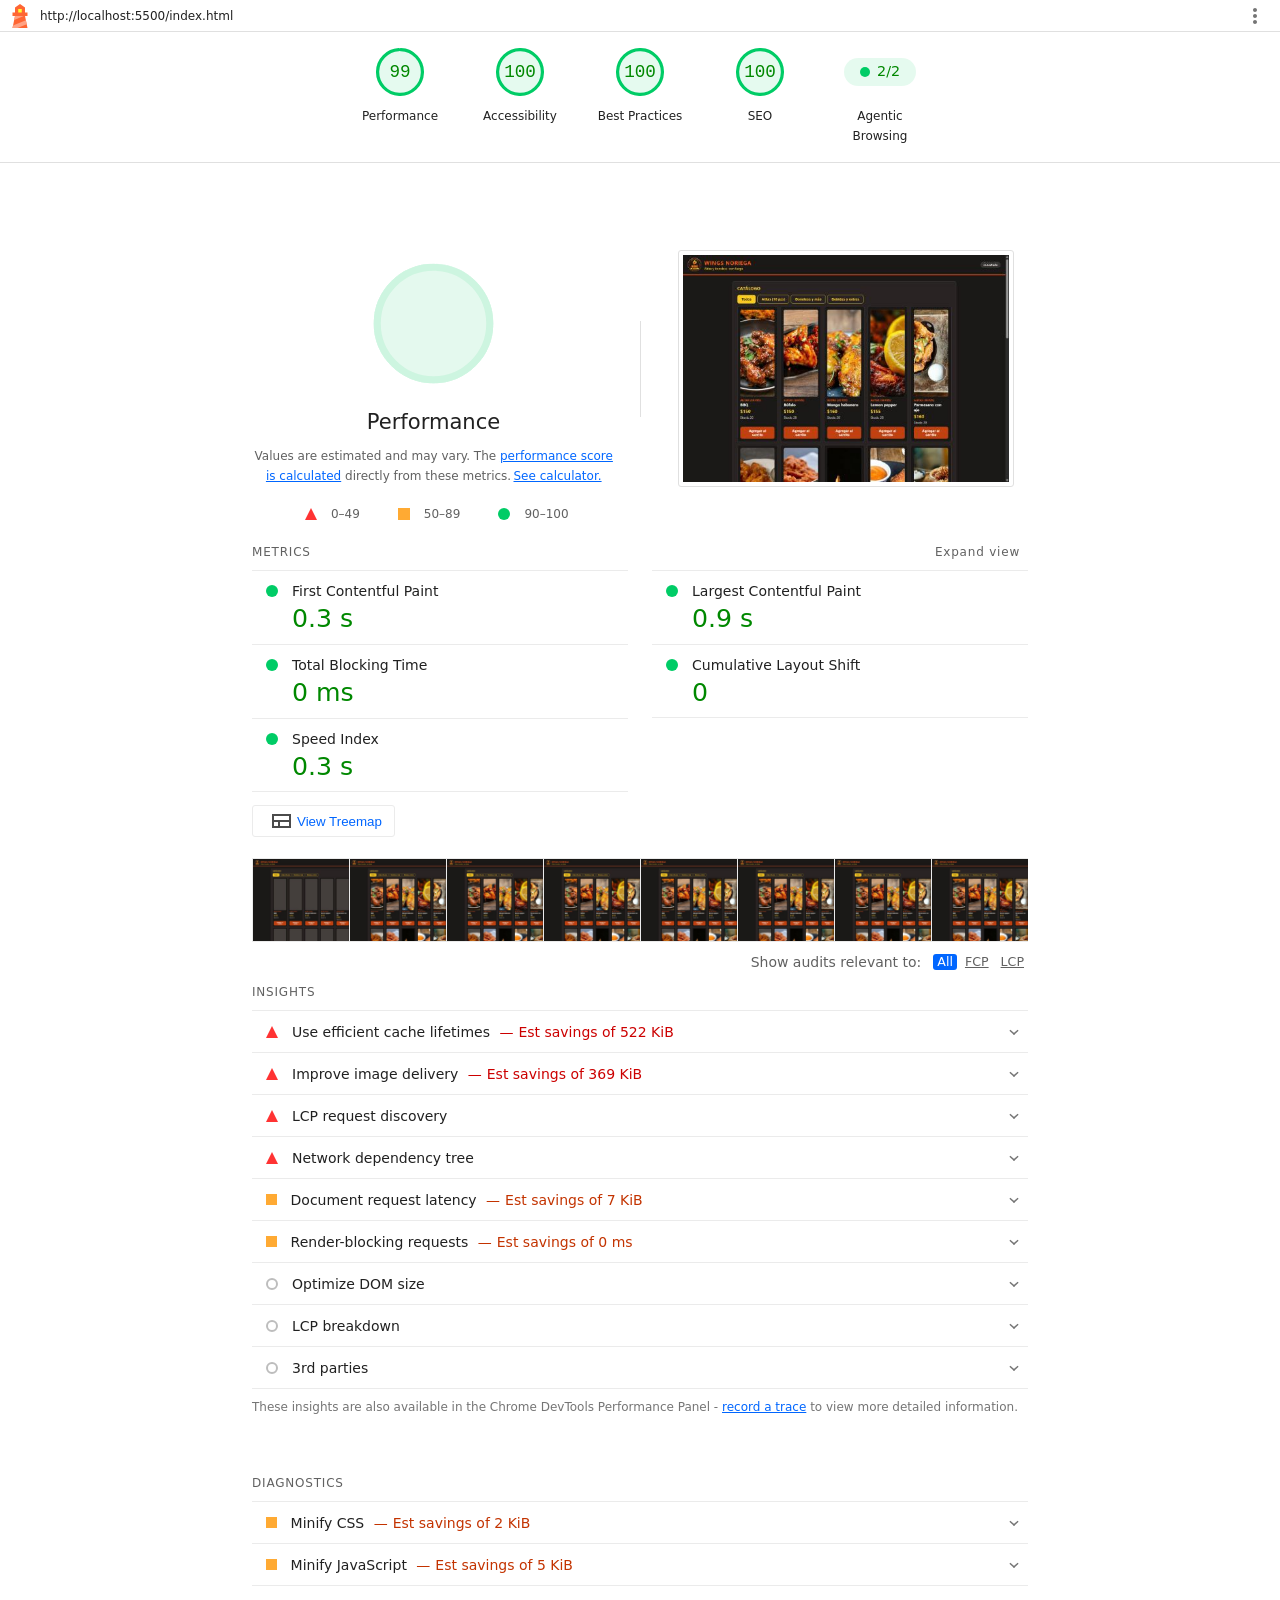
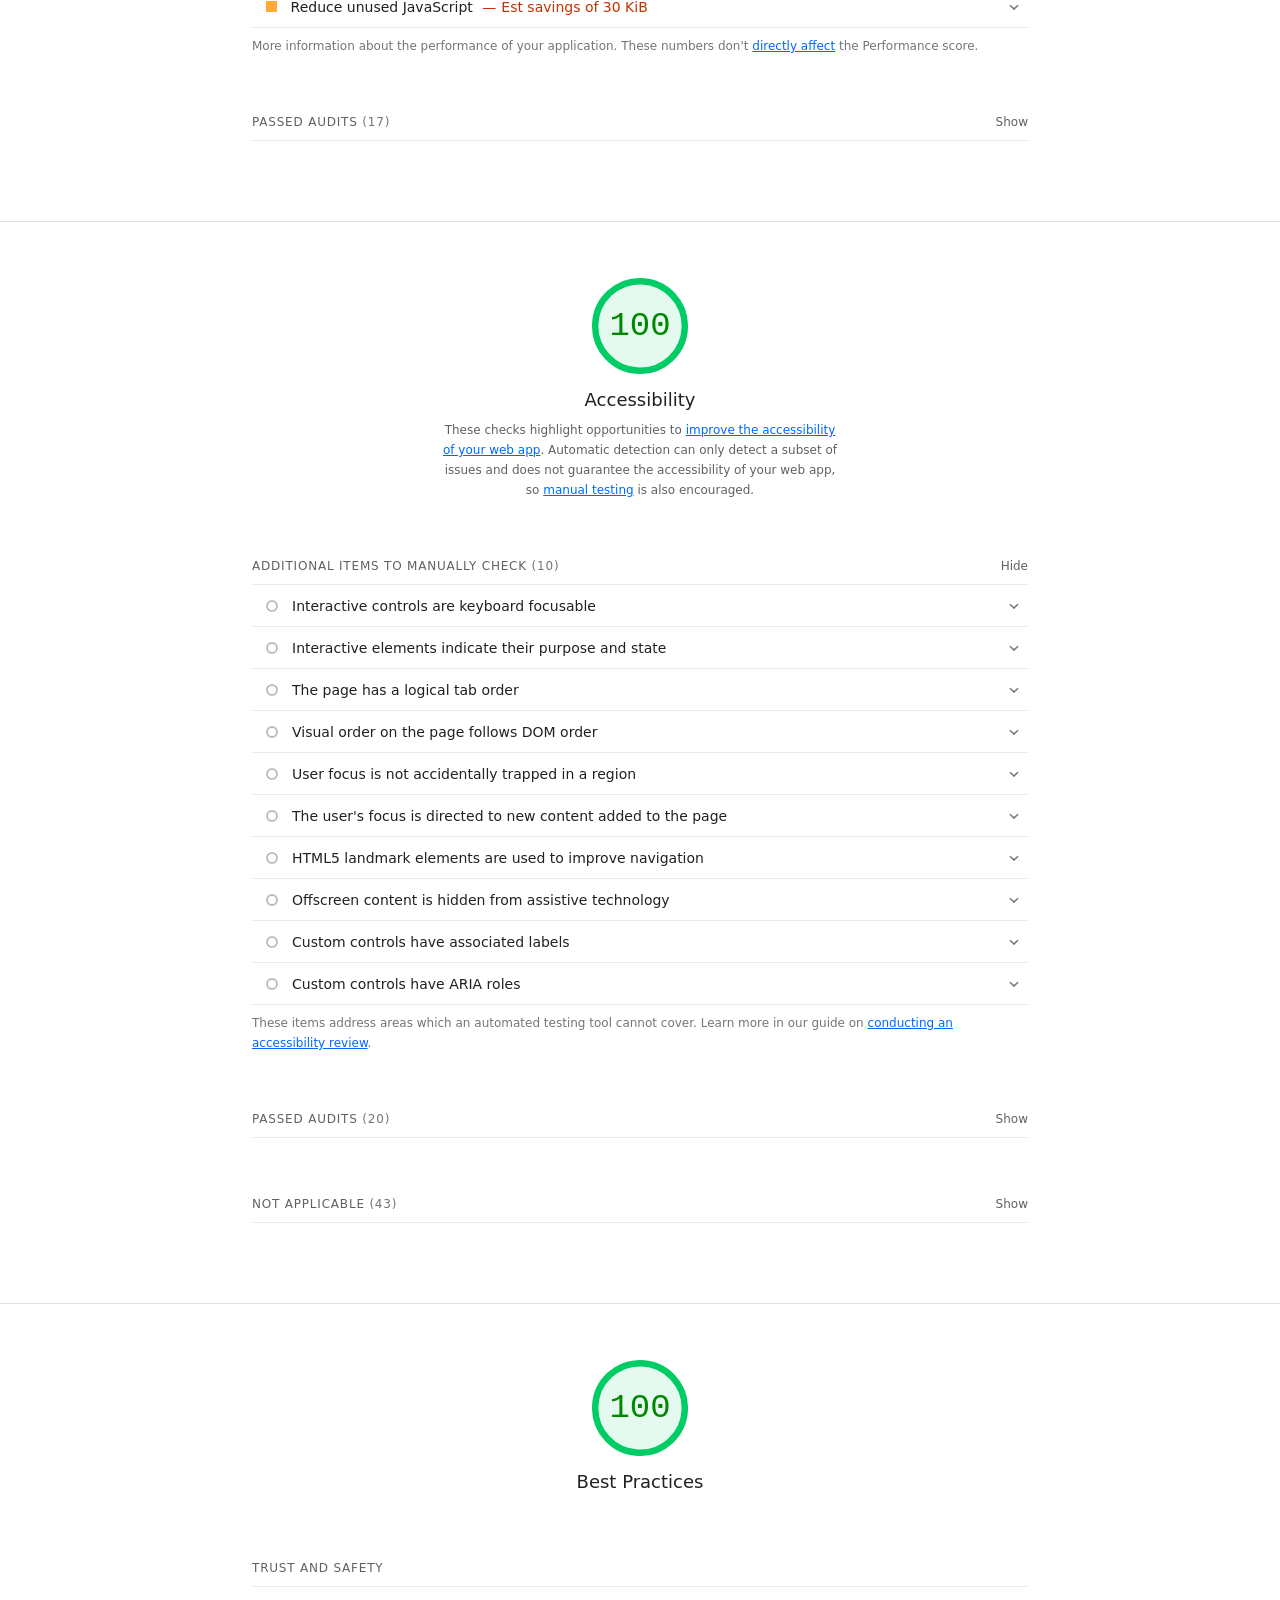
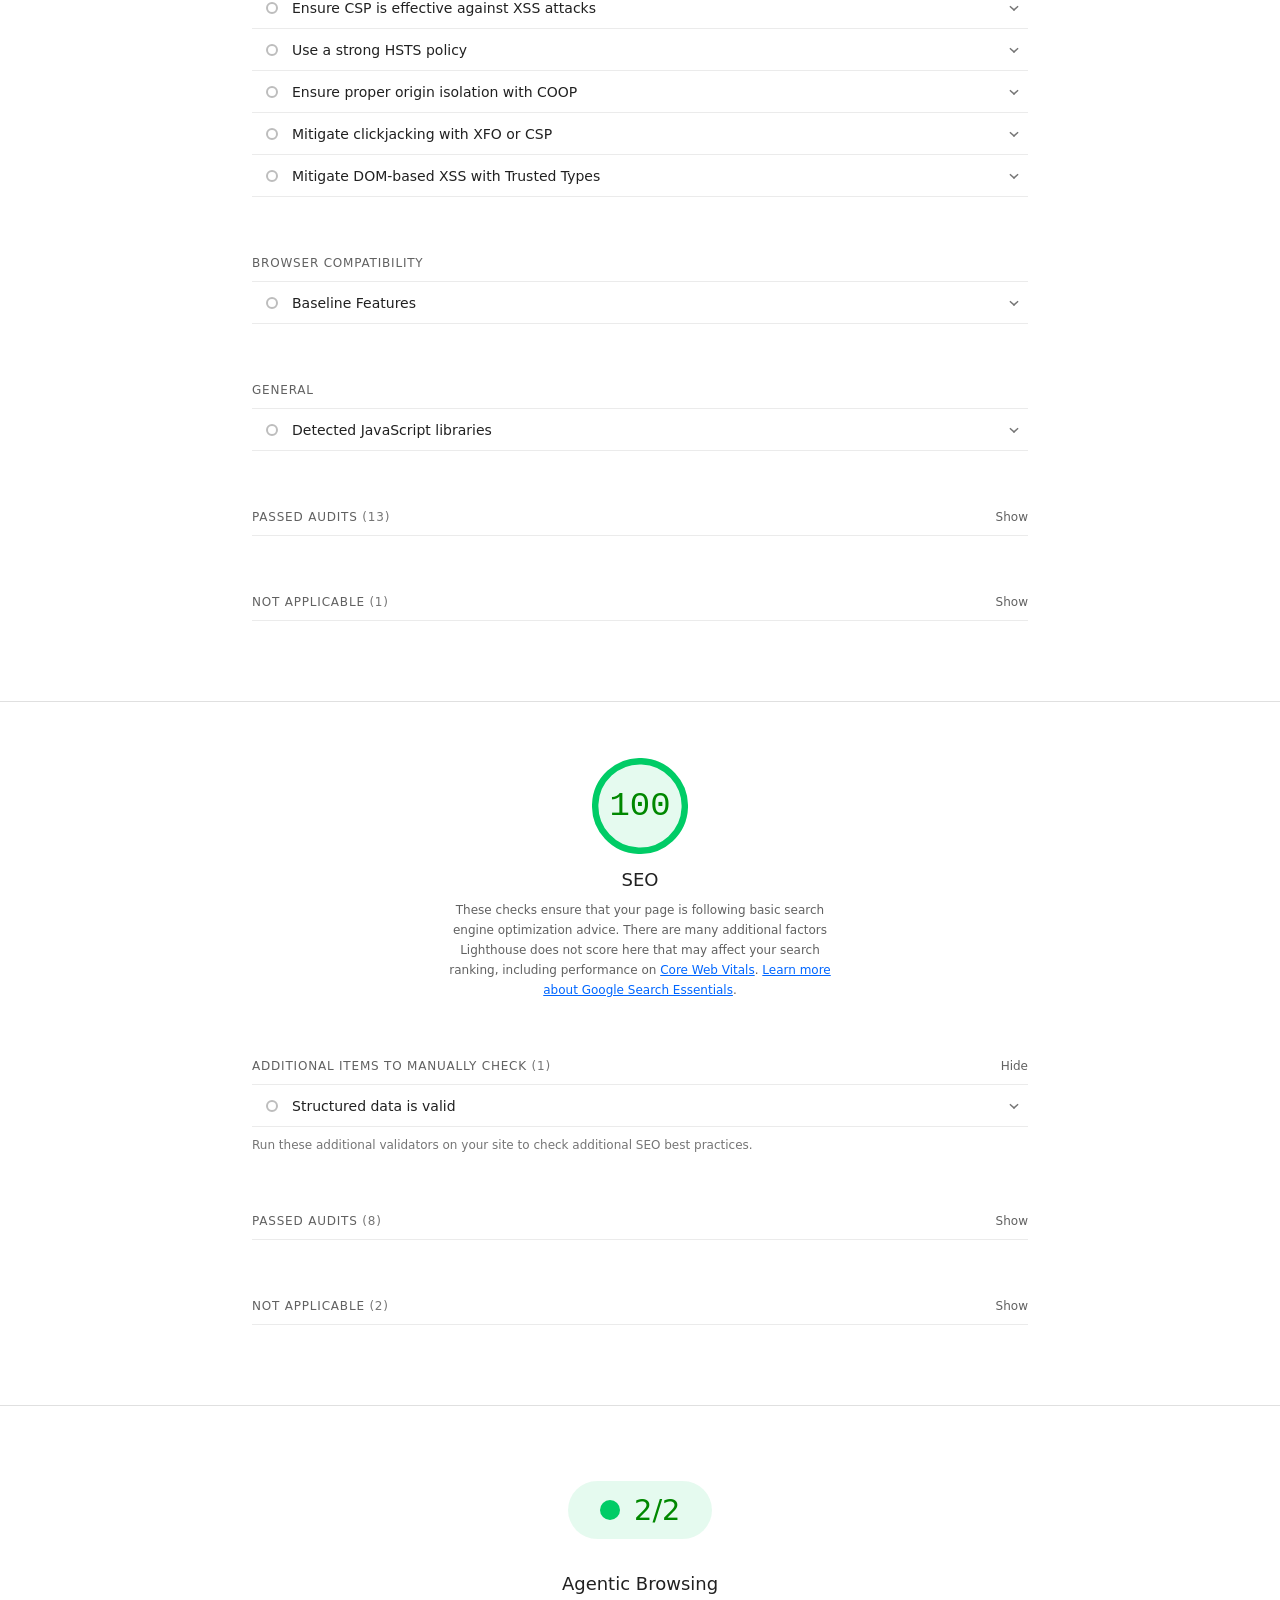
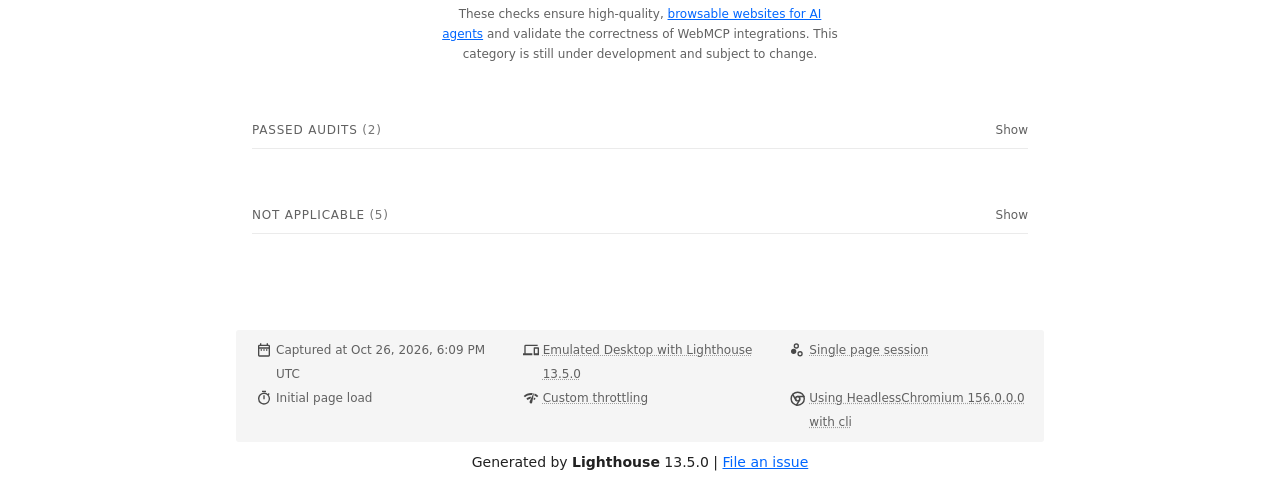
==== docs/lighthouse-escritorio.html @ dcb8a8fc "Avance 4 - NORIEGA NORIEGA HENRY ERUBIEL: Lighthouse movil 94 y escritorio 99 (CLS 0 con esqueletos," ====
<!--
@license
Copyright 2018 Google LLC
SPDX-License-Identifier: Apache-2.0
-->
<!doctype html>
<html lang="en">
<head>
  <meta charset="utf-8">
  <meta name="viewport" content="width=device-width, initial-scale=1, minimum-scale=1">
  <link rel="icon" href='data:image/svg+xml;utf8,<svg fill="none" xmlns="http://www.w3.org/2000/svg" viewBox="0 0 48 48"><path d="m14 7 10-7 10 7v10h5v7h-5l5 24H9l5-24H9v-7h5V7Z" fill="%23F63"/><path d="M31.561 24H14l-1.689 8.105L31.561 24ZM18.983 48H9l1.022-4.907L35.723 32.27l1.663 7.98L18.983 48Z" fill="%23FFA385"/><path fill="%23FF3" d="M20.5 10h7v7h-7z"/></svg>'>
  <title>Lighthouse Report</title>
  <style>body {margin: 0}</style>
</head>
<body>
  <noscript>Lighthouse report requires JavaScript. Please enable.</noscript>

  <div id="lh-log"></div>

  <script>window.__LIGHTHOUSE_JSON__ = {"lighthouseVersion":"13.5.0","requestedUrl":"http://localhost:5500/index.html","mainDocumentUrl":"http://localhost:5500/index.html","finalDisplayedUrl":"http://localhost:5500/index.html","finalUrl":"http://localhost:5500/index.html","fetchTime":"2026-10-26T18:09:39.431Z","gatherMode":"navigation","runWarnings":[],"userAgent":"Mozilla/5.0 (Windows NT 10.0; Win64; x64) AppleWebKit/537.36 (KHTML, like Gecko) HeadlessChrome/156.0.0.0 Safari/537.36","environment":{"networkUserAgent":"Mozilla/5.0 (Macintosh; Intel Mac OS X 10_15_7) AppleWebKit/537.36 (KHTML, like Gecko) Chrome/156.0.0.0 Safari/537.36","hostUserAgent":"Mozilla/5.0 (Windows NT 10.0; Win64; x64) AppleWebKit/537.36 (KHTML, like Gecko) HeadlessChrome/156.0.0.0 Safari/537.36","benchmarkIndex":842,"credits":{"axe-core":"4.14.0"}},"audits":{"is-on-https":{"id":"is-on-https","title":"Uses HTTPS","description":"All sites should be protected with HTTPS, even ones that don't handle sensitive data. This includes avoiding [mixed content](https://developers.google.com/web/fundamentals/security/prevent-mixed-content/what-is-mixed-content), where some resources are loaded over HTTP despite the initial request being served over HTTPS. HTTPS prevents intruders from tampering with or passively listening in on the communications between your app and your users, and is a prerequisite for HTTP/2 and many new web platform APIs. [Learn more about HTTPS](https://developer.chrome.com/docs/lighthouse/pwa/is-on-https/).","score":1,"scoreDisplayMode":"binary","details":{"type":"table","headings":[{"key":"url","valueType":"url","label":"Insecure URL"},{"key":"resolution","valueType":"text","label":"Request Resolution"}],"items":[]}},"redirects-http":{"id":"redirects-http","title":"Redirects HTTP traffic to HTTPS","description":"Make sure that you redirect all HTTP traffic to HTTPS in order to enable secure web features for all your users. [Learn more](https://developer.chrome.com/docs/lighthouse/pwa/redirects-http/).","score":null,"scoreDisplayMode":"notApplicable"},"first-contentful-paint":{"id":"first-contentful-paint","title":"First Contentful Paint","description":"First Contentful Paint marks the time at which the first text or image is painted. [Learn more about the First Contentful Paint metric](https://developer.chrome.com/docs/lighthouse/performance/first-contentful-paint/).","score":1,"scoreDisplayMode":"numeric","numericValue":257.3694,"numericUnit":"millisecond","displayValue":"0.3 s","scoringOptions":{"p10":934,"median":1600}},"largest-contentful-paint":{"id":"largest-contentful-paint","title":"Largest Contentful Paint","description":"Largest Contentful Paint marks the time at which the largest text or image is painted. [Learn more about the Largest Contentful Paint metric](https://developer.chrome.com/docs/lighthouse/performance/lighthouse-largest-contentful-paint/)","score":0.96,"scoreDisplayMode":"numeric","numericValue":912.1082,"numericUnit":"millisecond","displayValue":"0.9 s","scoringOptions":{"p10":1200,"median":2400}},"speed-index":{"id":"speed-index","title":"Speed Index","description":"Speed Index shows how quickly the contents of a page are visibly populated. [Learn more about the Speed Index metric](https://developer.chrome.com/docs/lighthouse/performance/speed-index/).","score":1,"scoreDisplayMode":"numeric","numericValue":322.02753114560414,"numericUnit":"millisecond","displayValue":"0.3 s","scoringOptions":{"p10":1311,"median":2300}},"screenshot-thumbnails":{"id":"screenshot-thumbnails","title":"Screenshot Thumbnails","description":"This is what the load of your site looked like.","score":1,"scoreDisplayMode":"informative","details":{"type":"filmstrip","scale":3000,"items":[{"timing":375,"timestamp":420318275282,"data":"[data-uri]"},{"timing":750,"timestamp":420318650282,"data":"[data-uri]"},{"timing":1125,"timestamp":420319025282,"data":"[data-uri]"},{"timing":1500,"timestamp":420319400282,"data":"[data-uri]"},{"timing":1875,"timestamp":420319775282,"data":"[data-uri]"},{"timing":2250,"timestamp":420320150282,"data":"[data-uri]"},{"timing":2625,"timestamp":420320525282,"data":"[data-uri]"},{"timing":3000,"timestamp":420320900282,"data":"[data-uri]"}]}},"final-screenshot":{"id":"final-screenshot","title":"Final Screenshot","description":"The last screenshot captured of the pageload.","score":1,"scoreDisplayMode":"informative","details":{"type":"screenshot","timing":557,"timestamp":420318456863,"data":"[data-uri]"}},"total-blocking-time":{"id":"total-blocking-time","title":"Total Blocking Time","description":"Sum of all time periods between FCP and Time to Interactive, when task length exceeded 50ms, expressed in milliseconds. [Learn more about the Total Blocking Time metric](https://developer.chrome.com/docs/lighthouse/performance/lighthouse-total-blocking-time/).","score":1,"scoreDisplayMode":"numeric","numericValue":0,"numericUnit":"millisecond","displayValue":"0 ms","scoringOptions":{"p10":150,"median":350}},"max-potential-fid":{"id":"max-potential-fid","title":"Max Potential First Input Delay","description":"The maximum potential First Input Delay that your users could experience is the duration of the longest task. [Learn more about the Maximum Potential First Input Delay metric](https://developer.chrome.com/docs/lighthouse/performance/lighthouse-max-potential-fid/).","score":1,"scoreDisplayMode":"numeric","numericValue":45.00000000000003,"numericUnit":"millisecond","displayValue":"50 ms"},"cumulative-layout-shift":{"id":"cumulative-layout-shift","title":"Cumulative Layout Shift","description":"Cumulative Layout Shift measures the movement of visible elements within the viewport. [Learn more about the Cumulative Layout Shift metric](https://web.dev/articles/cls).","score":1,"scoreDisplayMode":"numeric","numericValue":0,"numericUnit":"unitless","displayValue":"0","scoringOptions":{"p10":0.1,"median":0.25},"details":{"type":"debugdata","items":[{"cumulativeLayoutShiftMainFrame":0,"newEngineResult":{"cumulativeLayoutShift":0,"cumulativeLayoutShiftMainFrame":0},"newEngineResultDiffered":false}]}},"errors-in-console":{"id":"errors-in-console","title":"No browser errors logged to the console","description":"Errors logged to the console indicate unresolved problems. They can come from network request failures and other browser concerns. [Learn more about this errors in console diagnostic audit](https://developer.chrome.com/docs/lighthouse/best-practices/errors-in-console/)","score":1,"scoreDisplayMode":"binary","details":{"type":"table","headings":[{"key":"sourceLocation","valueType":"source-location","label":"Source"},{"key":"description","valueType":"code","label":"Description"}],"items":[]}},"server-response-time":{"id":"server-response-time","title":"Initial server response time was short","description":"Keep the server response time for the main document short because all other requests depend on it. [Learn more about the Time to First Byte metric](https://developer.chrome.com/docs/lighthouse/performance/time-to-first-byte/).","score":1,"scoreDisplayMode":"metricSavings","numericValue":10,"numericUnit":"millisecond","displayValue":"Root document took 10 ms","metricSavings":{"FCP":0,"LCP":0},"details":{"type":"opportunity","headings":[{"key":"url","valueType":"url","label":"URL"},{"key":"responseTime","valueType":"timespanMs","label":"Time Spent"}],"items":[{"url":"http://localhost:5500/index.html","responseTime":10}],"overallSavingsMs":0},"guidanceLevel":1},"interactive":{"id":"interactive","title":"Time to Interactive","description":"Time to Interactive is the amount of time it takes for the page to become fully interactive. [Learn more about the Time to Interactive metric](https://developer.chrome.com/docs/lighthouse/performance/interactive/).","score":1,"scoreDisplayMode":"numeric","numericValue":914.1082,"numericUnit":"millisecond","displayValue":"0.9 s"},"user-timings":{"id":"user-timings","title":"User Timing marks and measures","description":"Consider instrumenting your app with the User Timing API to measure your app's real-world performance during key user experiences. [Learn more about User Timing marks](https://developer.chrome.com/docs/lighthouse/performance/user-timings/).","score":null,"scoreDisplayMode":"notApplicable","details":{"type":"table","headings":[{"key":"name","valueType":"text","label":"Name"},{"key":"timingType","valueType":"text","label":"Type"},{"key":"startTime","valueType":"ms","granularity":0.01,"label":"Start Time"},{"key":"duration","valueType":"ms","granularity":0.01,"label":"Duration"}],"items":[]},"guidanceLevel":2},"redirects":{"id":"redirects","title":"Avoid multiple page redirects","description":"Redirects introduce additional delays before the page can be loaded. [Learn how to avoid page redirects](https://developer.chrome.com/docs/lighthouse/performance/redirects/).","score":1,"scoreDisplayMode":"metricSavings","numericValue":0,"numericUnit":"millisecond","displayValue":"","metricSavings":{"LCP":0,"FCP":0},"details":{"type":"opportunity","headings":[],"items":[],"overallSavingsMs":0},"guidanceLevel":2},"image-aspect-ratio":{"id":"image-aspect-ratio","title":"Displays images with correct aspect ratio","description":"Image display dimensions should match natural aspect ratio. [Learn more about image aspect ratio](https://developer.chrome.com/docs/lighthouse/best-practices/image-aspect-ratio/).","score":1,"scoreDisplayMode":"binary","details":{"type":"table","headings":[{"key":"node","valueType":"node","label":""},{"key":"url","valueType":"url","label":"URL"},{"key":"displayedAspectRatio","valueType":"text","label":"Aspect Ratio (Displayed)"},{"key":"actualAspectRatio","valueType":"text","label":"Aspect Ratio (Actual)"}],"items":[]}},"image-size-responsive":{"id":"image-size-responsive","title":"Serves images with appropriate resolution","description":"Image natural dimensions should be proportional to the display size and the pixel ratio to maximize image clarity. [Learn how to provide responsive images](https://web.dev/articles/serve-responsive-images).","score":1,"scoreDisplayMode":"binary","details":{"type":"table","headings":[{"key":"node","valueType":"node","label":""},{"key":"url","valueType":"url","label":"URL"},{"key":"displayedSize","valueType":"text","label":"Displayed size"},{"key":"actualSize","valueType":"text","label":"Actual size"},{"key":"expectedSize","valueType":"text","label":"Expected size"}],"items":[]}},"deprecations":{"id":"deprecations","title":"Avoids deprecated APIs","description":"Deprecated APIs will eventually be removed from the browser. [Learn more about deprecated APIs](https://developer.chrome.com/docs/lighthouse/best-practices/deprecations/).","score":1,"scoreDisplayMode":"binary","details":{"type":"table","headings":[{"key":"value","valueType":"text","label":"Deprecation / Warning"},{"key":"source","valueType":"source-location","label":"Source"}],"items":[]}},"third-party-cookies":{"id":"third-party-cookies","title":"Avoids third-party cookies","description":"Third-party cookies may be blocked in some contexts. [Learn more about preparing for third-party cookie restrictions](https://privacysandbox.google.com/cookies/prepare/overview).","score":1,"scoreDisplayMode":"binary","details":{"type":"table","headings":[{"key":"name","valueType":"text","label":"Name"},{"key":"url","valueType":"url","label":"URL"}],"items":[]}},"mainthread-work-breakdown":{"id":"mainthread-work-breakdown","title":"Minimizes main-thread work","description":"Consider reducing the time spent parsing, compiling and executing JS. You may find delivering smaller JS payloads helps with this. [Learn how to minimize main-thread work](https://developer.chrome.com/docs/lighthouse/performance/mainthread-work-breakdown/)","score":1,"scoreDisplayMode":"metricSavings","numericValue":358.5149999999997,"numericUnit":"millisecond","displayValue":"0.4 s","metricSavings":{"TBT":0},"details":{"type":"table","headings":[{"key":"groupLabel","valueType":"text","label":"Category"},{"key":"duration","valueType":"ms","granularity":1,"label":"Time Spent"}],"items":[{"group":"other","groupLabel":"Other","duration":163.50799999999973},{"group":"styleLayout","groupLabel":"Style & Layout","duration":132.237},{"group":"scriptEvaluation","groupLabel":"Script Evaluation","duration":37.22300000000001},{"group":"paintCompositeRender","groupLabel":"Rendering","duration":10.000999999999994},{"group":"parseHTML","groupLabel":"Parse HTML & CSS","duration":8.093999999999998},{"group":"scriptParseCompile","groupLabel":"Script Parsing & Compilation","duration":7.452000000000003}],"sortedBy":["duration"]},"guidanceLevel":1},"bootup-time":{"id":"bootup-time","title":"JavaScript execution time","description":"Consider reducing the time spent parsing, compiling, and executing JS. You may find delivering smaller JS payloads helps with this. [Learn how to reduce Javascript execution time](https://developer.chrome.com/docs/lighthouse/performance/bootup-time/).","score":1,"scoreDisplayMode":"metricSavings","numericValue":9.706999999999997,"numericUnit":"millisecond","displayValue":"0.0 s","metricSavings":{"TBT":0},"details":{"type":"table","headings":[{"key":"url","valueType":"url","label":"URL"},{"key":"total","granularity":1,"valueType":"ms","label":"Total CPU Time"},{"key":"scripting","granularity":1,"valueType":"ms","label":"Script Evaluation"},{"key":"scriptParseCompile","granularity":1,"valueType":"ms","label":"Script Parse"}],"items":[{"url":"http://localhost:5500/index.html","total":179.57999999999998,"scripting":4.740999999999999,"scriptParseCompile":0.7010000000000001},{"url":"Unattributable","total":134.2110000000001,"scripting":4.264999999999999,"scriptParseCompile":0}],"summary":{"wastedMs":9.706999999999997},"sortedBy":["total"]},"guidanceLevel":1},"diagnostics":{"id":"diagnostics","title":"Diagnostics","description":"Collection of useful page vitals.","score":1,"scoreDisplayMode":"informative","details":{"type":"debugdata","items":[{"numRequests":29,"numScripts":6,"numStylesheets":2,"numFonts":0,"numTasks":520,"numTasksOver10ms":6,"numTasksOver25ms":2,"numTasksOver50ms":2,"numTasksOver100ms":0,"numTasksOver500ms":0,"rtt":0.7563,"throughput":31331587.29175568,"maxRtt":25.362000000000002,"maxServerLatency":31.9835,"totalByteWeight":651979,"totalTaskTime":358.5149999999994,"mainDocumentTransferSize":11028}]}},"network-requests":{"id":"network-requests","title":"Network Requests","description":"Lists the network requests that were made during page load.","score":1,"scoreDisplayMode":"informative","details":{"type":"table","headings":[{"key":"url","valueType":"url","label":"URL"},{"key":"protocol","valueType":"text","label":"Protocol"},{"key":"networkRequestTime","valueType":"ms","granularity":1,"label":"Network Request Time"},{"key":"networkEndTime","valueType":"ms","granularity":1,"label":"Network End Time"},{"key":"transferSize","valueType":"bytes","displayUnit":"kb","granularity":1,"label":"Transfer Size"},{"key":"resourceSize","valueType":"bytes","displayUnit":"kb","granularity":1,"label":"Resource Size"},{"key":"statusCode","valueType":"text","label":"Status Code"},{"key":"mimeType","valueType":"text","label":"MIME Type"},{"key":"resourceType","valueType":"text","label":"Resource Type"}],"items":[{"url":"http://localhost:5500/index.html","sessionTargetType":"page","protocol":"http/1.0","cache":"none","rendererStartTime":0,"networkRequestTime":3.928000032901764,"networkEndTime":22.610000014305115,"finished":true,"transferSize":11028,"resourceSize":10840,"statusCode":200,"mimeType":"text/html","resourceType":"Document","priority":"VeryHigh","experimentalFromMainFrame":true,"entity":"localhost"},{"url":"http://localhost:5500/css/estilos.css","sessionTargetType":"page","protocol":"http/1.0","cache":"none","rendererStartTime":41.62200003862381,"networkRequestTime":61.30000001192093,"networkEndTime":81.94999998807907,"finished":true,"transferSize":6159,"resourceSize":5973,"statusCode":200,"mimeType":"text/css","resourceType":"Stylesheet","priority":"VeryHigh","experimentalFromMainFrame":true,"entity":"localhost"},{"url":"http://localhost:5500/icons/icon-192.png","sessionTargetType":"page","protocol":"http/1.0","cache":"none","rendererStartTime":42.88899999856949,"networkRequestTime":61.780000030994415,"networkEndTime":86.02000004053116,"finished":true,"transferSize":33264,"resourceSize":33076,"statusCode":200,"mimeType":"image/png","resourceType":"Image","priority":"Low","experimentalFromMainFrame":true,"entity":"localhost"},{"url":"http://localhost:5500/js/carrito.js","sessionTargetType":"page","protocol":"http/1.0","cache":"none","rendererStartTime":43.22799998521805,"networkRequestTime":62.04899996519089,"networkEndTime":87.03799998760223,"finished":true,"transferSize":5806,"resourceSize":5606,"statusCode":200,"mimeType":"application/javascript","resourceType":"Script","priority":"Medium","experimentalFromMainFrame":true,"entity":"localhost"},{"url":"http://localhost:5500/js/csr.js","sessionTargetType":"page","protocol":"http/1.0","cache":"none","rendererStartTime":43.578000009059906,"networkRequestTime":62.280000030994415,"networkEndTime":87.84600001573563,"finished":true,"transferSize":4420,"resourceSize":4220,"statusCode":200,"mimeType":"application/javascript","resourceType":"Script","priority":"Medium","experimentalFromMainFrame":true,"entity":"localhost"},{"url":"http://localhost:5500/js/notificaciones.js","sessionTargetType":"page","protocol":"http/1.0","cache":"none","rendererStartTime":43.71299999952316,"networkRequestTime":74.82000005245209,"networkEndTime":104.22699999809265,"finished":true,"transferSize":1905,"resourceSize":1705,"statusCode":200,"mimeType":"application/javascript","resourceType":"Script","priority":"Medium","experimentalFromMainFrame":true,"entity":"localhost"},{"url":"https://cdnjs.cloudflare.com/ajax/libs/leaflet/1.9.4/leaflet.min.js","sessionTargetType":"page","protocol":"h3","cache":"none","rendererStartTime":43.833000004291534,"networkRequestTime":77.60800004005432,"networkEndTime":227.12600004673004,"finished":true,"transferSize":37526,"resourceSize":147171,"statusCode":200,"mimeType":"application/javascript","resourceType":"Script","priority":"Medium","experimentalFromMainFrame":true,"entity":"Cloudflare CDN"},{"url":"http://localhost:5500/js/geolocalizacion.js","sessionTargetType":"page","protocol":"http/1.0","cache":"none","rendererStartTime":43.95600003004074,"networkRequestTime":78.25700002908707,"networkEndTime":105.04700005054474,"finished":true,"transferSize":6636,"resourceSize":6436,"statusCode":200,"mimeType":"application/javascript","resourceType":"Script","priority":"Medium","experimentalFromMainFrame":true,"entity":"localhost"},{"url":"http://localhost:5500/js/app.js","sessionTargetType":"page","protocol":"http/1.0","cache":"none","rendererStartTime":44.06000006198883,"networkRequestTime":89.89300000667572,"networkEndTime":121.67200005054474,"finished":true,"transferSize":900,"resourceSize":701,"statusCode":200,"mimeType":"application/javascript","resourceType":"Script","priority":"Medium","experimentalFromMainFrame":true,"entity":"localhost"},{"url":"https://cdnjs.cloudflare.com/ajax/libs/leaflet/1.9.4/leaflet.min.css","sessionTargetType":"page","protocol":"h3","cache":"none","rendererStartTime":58.928000032901764,"networkRequestTime":90.79100000858307,"networkEndTime":241.33399999141693,"finished":true,"transferSize":2868,"resourceSize":10879,"statusCode":200,"mimeType":"text/css","resourceType":"Stylesheet","priority":"VeryLow","experimentalFromMainFrame":true,"entity":"Cloudflare CDN"},{"url":"http://localhost:5500/manifest.json","sessionTargetType":"page","protocol":"http/1.0","cache":"none","rendererStartTime":65.99299997091293,"networkRequestTime":91.07700002193451,"networkEndTime":122.625,"finished":true,"transferSize":1040,"resourceSize":847,"statusCode":200,"mimeType":"application/json","resourceType":"Manifest","priority":"Medium","experimentalFromMainFrame":true,"entity":"localhost"},{"url":"http://localhost:5500/catalogo.json","sessionTargetType":"page","protocol":"http/1.0","cache":"none","rendererStartTime":201.10699999332428,"networkRequestTime":202.14500004053116,"networkEndTime":243.70800000429153,"finished":true,"transferSize":2057,"resourceSize":1863,"statusCode":200,"mimeType":"application/json","resourceType":"Fetch","priority":"High","experimentalFromMainFrame":true,"entity":"localhost"},{"url":"http://localhost:5500/img/bbq.jpg","sessionTargetType":"page","protocol":"http/1.0","cache":"none","rendererStartTime":273.0780000090599,"networkRequestTime":273.84500002861023,"networkEndTime":376.97600001096725,"finished":true,"transferSize":43889,"resourceSize":43700,"statusCode":200,"mimeType":"image/jpeg","resourceType":"Image","priority":"High","experimentalFromMainFrame":true,"entity":"localhost"},{"url":"http://localhost:5500/img/bufalo.jpg","sessionTargetType":"page","protocol":"http/1.0","cache":"none","rendererStartTime":273.36500000953674,"networkRequestTime":274.25300002098083,"networkEndTime":377.6899999976158,"finished":true,"transferSize":39103,"resourceSize":38914,"statusCode":200,"mimeType":"image/jpeg","resourceType":"Image","priority":"High","experimentalFromMainFrame":true,"entity":"localhost"},{"url":"http://localhost:5500/img/mango-habanero.jpg","sessionTargetType":"page","protocol":"http/1.0","cache":"none","rendererStartTime":273.5130000114441,"networkRequestTime":274.46399998664856,"networkEndTime":378.4259999990463,"finished":true,"transferSize":40811,"resourceSize":40622,"statusCode":200,"mimeType":"image/jpeg","resourceType":"Image","priority":"High","experimentalFromMainFrame":true,"entity":"localhost"},{"url":"http://localhost:5500/img/lemon-pepper.jpg","sessionTargetType":"page","protocol":"http/1.0","cache":"none","rendererStartTime":273.722000002861,"networkRequestTime":274.8159999847412,"networkEndTime":379.4679999947548,"finished":true,"transferSize":30078,"resourceSize":29889,"statusCode":200,"mimeType":"image/jpeg","resourceType":"Image","priority":"High","experimentalFromMainFrame":true,"entity":"localhost"},{"url":"http://localhost:5500/img/parmesano-con-ajo.jpg","sessionTargetType":"page","protocol":"http/1.0","cache":"none","rendererStartTime":327.0939999818802,"networkRequestTime":334.31900000572205,"networkEndTime":442.0720000267029,"finished":true,"transferSize":47170,"resourceSize":46981,"statusCode":200,"mimeType":"image/jpeg","resourceType":"Image","priority":"High","experimentalFromMainFrame":true,"entity":"localhost"},{"url":"http://localhost:5500/img/boneless-250-g.jpg","sessionTargetType":"page","protocol":"http/1.0","cache":"none","rendererStartTime":327.37800002098083,"networkRequestTime":334.70700001716614,"networkEndTime":445.0770000219345,"finished":true,"transferSize":24095,"resourceSize":23906,"statusCode":200,"mimeType":"image/jpeg","resourceType":"Image","priority":"High","experimentalFromMainFrame":true,"entity":"localhost"},{"url":"http://localhost:5500/img/tenders-de-pollo.jpg","sessionTargetType":"page","protocol":"http/1.0","cache":"none","rendererStartTime":327.48900002241135,"networkRequestTime":381.3460000157356,"networkEndTime":457.6899999976158,"finished":true,"transferSize":26043,"resourceSize":25854,"statusCode":200,"mimeType":"image/jpeg","resourceType":"Image","priority":"High","experimentalFromMainFrame":true,"entity":"localhost"},{"url":"http://localhost:5500/img/papas-sazonadas.jpg","sessionTargetType":"page","protocol":"http/1.0","cache":"none","rendererStartTime":327.60100001096725,"networkRequestTime":381.5730000138283,"networkEndTime":467.29600006341934,"finished":true,"transferSize":19634,"resourceSize":19445,"statusCode":200,"mimeType":"image/jpeg","resourceType":"Image","priority":"High","experimentalFromMainFrame":true,"entity":"localhost"},{"url":"http://localhost:5500/img/dedos-de-queso.jpg","sessionTargetType":"page","protocol":"http/1.0","cache":"none","rendererStartTime":327.71399998664856,"networkRequestTime":398.3939999938011,"networkEndTime":489.9130000472069,"finished":true,"transferSize":39775,"resourceSize":39586,"statusCode":200,"mimeType":"image/jpeg","resourceType":"Image","priority":"High","experimentalFromMainFrame":true,"entity":"localhost"},{"url":"http://localhost:5500/img/combo-para-2.jpg","sessionTargetType":"page","protocol":"http/1.0","cache":"none","rendererStartTime":327.81600004434586,"networkRequestTime":398.20800000429153,"networkEndTime":468.0149999856949,"finished":true,"transferSize":33333,"resourceSize":33144,"statusCode":200,"mimeType":"image/jpeg","resourceType":"Image","priority":"High","experimentalFromMainFrame":true,"entity":"localhost"},{"url":"http://localhost:5500/img/aderezo-ranch-o-blue-cheese.jpg","sessionTargetType":"page","protocol":"http/1.0","cache":"none","rendererStartTime":327.9099999666214,"networkRequestTime":448.7179999947548,"networkEndTime":490.9340000152588,"finished":true,"transferSize":26433,"resourceSize":26244,"statusCode":200,"mimeType":"image/jpeg","resourceType":"Image","priority":"Low","experimentalFromMainFrame":true,"entity":"localhost"},{"url":"http://localhost:5500/img/apio-y-zanahoria.jpg","sessionTargetType":"page","protocol":"http/1.0","cache":"none","rendererStartTime":328.09900003671646,"networkRequestTime":448.904000043869,"networkEndTime":533.4679999947548,"finished":true,"transferSize":21173,"resourceSize":20984,"statusCode":200,"mimeType":"image/jpeg","resourceType":"Image","priority":"Low","experimentalFromMainFrame":true,"entity":"localhost"},{"url":"http://localhost:5500/img/limonada.jpg","sessionTargetType":"page","protocol":"http/1.0","cache":"none","rendererStartTime":328.277999997139,"networkRequestTime":458.85199999809265,"networkEndTime":536.994000017643,"finished":true,"transferSize":21423,"resourceSize":21234,"statusCode":200,"mimeType":"image/jpeg","resourceType":"Image","priority":"Low","experimentalFromMainFrame":true,"entity":"localhost"},{"url":"http://localhost:5500/img/refresco.jpg","sessionTargetType":"page","protocol":"http/1.0","cache":"none","rendererStartTime":328.402999997139,"networkRequestTime":470.9150000214577,"networkEndTime":537.9650000333786,"finished":true,"transferSize":27674,"resourceSize":27485,"statusCode":200,"mimeType":"image/jpeg","resourceType":"Image","priority":"Low","experimentalFromMainFrame":true,"entity":"localhost"},{"url":"http://localhost:5500/img/te-helado.jpg","sessionTargetType":"page","protocol":"http/1.0","cache":"none","rendererStartTime":328.5139999985695,"networkRequestTime":471.17200005054474,"networkEndTime":539.2870000004768,"finished":true,"transferSize":34532,"resourceSize":34343,"statusCode":200,"mimeType":"image/jpeg","resourceType":"Image","priority":"Low","experimentalFromMainFrame":true,"entity":"localhost"},{"url":"http://localhost:5500/icons/icon.svg","sessionTargetType":"page","protocol":"http/1.0","cache":"none","rendererStartTime":350.3240000009537,"networkRequestTime":352.13499999046326,"networkEndTime":415.8140000104904,"finished":true,"transferSize":63204,"resourceSize":63012,"statusCode":200,"mimeType":"image/svg+xml","resourceType":"Other","priority":"High","experimentalFromMainFrame":true,"entity":"localhost"},{"url":"http://localhost:5500/icons/icon.svg","sessionTargetType":"page","protocol":"http/1.0","cache":"none","rendererStartTime":354.6430000066757,"networkRequestTime":355.58000004291534,"networkEndTime":416.5750000476837,"finished":true,"transferSize":0,"resourceSize":63012,"statusCode":200,"mimeType":"image/svg+xml","resourceType":"Other","priority":"High","experimentalFromMainFrame":true,"entity":"localhost"}],"debugData":{"type":"debugdata","networkStartTimeTs":420317907501,"initiators":[{"type":"parser","url":"http://localhost:5500/index.html","lineNumber":15,"columnNumber":48},{"type":"parser","url":"http://localhost:5500/index.html","lineNumber":33,"columnNumber":108},{"type":"parser","url":"http://localhost:5500/index.html","lineNumber":189,"columnNumber":30},{"type":"parser","url":"http://localhost:5500/index.html","lineNumber":190,"columnNumber":26},{"type":"parser","url":"http://localhost:5500/index.html","lineNumber":191,"columnNumber":37},{"type":"parser","url":"http://localhost:5500/index.html","lineNumber":194,"columnNumber":84},{"type":"parser","url":"http://localhost:5500/index.html","lineNumber":195,"columnNumber":38},{"type":"parser","url":"http://localhost:5500/index.html","lineNumber":196,"columnNumber":26},{"type":"parser","url":"http://localhost:5500/index.html","lineNumber":21,"columnNumber":141},{"type":"parser","url":"http://localhost:5500/index.html","lineNumber":189,"columnNumber":39}]}}},"network-rtt":{"id":"network-rtt","title":"Network Round Trip Times","description":"Network round trip times (RTT) have a large impact on performance. If the RTT to an origin is high, it's an indication that servers closer to the user could improve performance. [Learn more about the Round Trip Time](https://hpbn.co/primer-on-latency-and-bandwidth/).","score":1,"scoreDisplayMode":"informative","numericValue":25.362000000000002,"numericUnit":"millisecond","displayValue":"30 ms","details":{"type":"table","headings":[{"key":"origin","valueType":"text","label":"URL"},{"key":"rtt","valueType":"ms","granularity":1,"label":"Time Spent"}],"items":[{"origin":"https://cdnjs.cloudflare.com","rtt":25.362000000000002},{"origin":"http://localhost:5500","rtt":0.7563}],"sortedBy":["rtt"]}},"network-server-latency":{"id":"network-server-latency","title":"Server Backend Latencies","description":"Server latencies can impact web performance. If the server latency of an origin is high, it's an indication the server is overloaded or has poor backend performance. [Learn more about server response time](https://hpbn.co/primer-on-web-performance/#analyzing-the-resource-waterfall).","score":1,"scoreDisplayMode":"informative","numericValue":31.9835,"numericUnit":"millisecond","displayValue":"30 ms","details":{"type":"table","headings":[{"key":"origin","valueType":"text","label":"URL"},{"key":"serverResponseTime","valueType":"ms","granularity":1,"label":"Time Spent"}],"items":[{"origin":"https://cdnjs.cloudflare.com","serverResponseTime":31.9835},{"origin":"http://localhost:5500","serverResponseTime":28.684699999999996}],"sortedBy":["serverResponseTime"]}},"main-thread-tasks":{"id":"main-thread-tasks","title":"Tasks","description":"Lists the toplevel main thread tasks that executed during page load.","score":1,"scoreDisplayMode":"informative","details":{"type":"table","headings":[{"key":"startTime","valueType":"ms","granularity":1,"label":"Start Time"},{"key":"duration","valueType":"ms","granularity":1,"label":"End Time"}],"items":[{"duration":24.138,"startTime":38.792},{"duration":90.214,"startTime":102.016},{"duration":5.821,"startTime":206.43},{"duration":19.355,"startTime":240.417},{"duration":5.737,"startTime":270.083},{"duration":5.983,"startTime":275.836},{"duration":64.954,"startTime":281.996},{"duration":5.705,"startTime":353.298},{"duration":12.873,"startTime":462.432},{"duration":8.23,"startTime":481.562},{"duration":17.001,"startTime":1686.11}]}},"metrics":{"id":"metrics","title":"Metrics","description":"Collects all available metrics.","score":1,"scoreDisplayMode":"informative","numericValue":914,"numericUnit":"millisecond","details":{"type":"debugdata","items":[{"firstContentfulPaint":257,"largestContentfulPaint":912,"interactive":914,"speedIndex":322,"totalBlockingTime":0,"maxPotentialFID":45,"cumulativeLayoutShift":0,"cumulativeLayoutShiftMainFrame":0,"lcpLoadDelay":509,"lcpLoadDuration":697,"timeToFirstByte":149,"observedTimeOrigin":0,"observedTimeOriginTs":420317900282,"observedNavigationStart":0,"observedNavigationStartTs":420317900282,"observedFirstPaint":237,"observedFirstPaintTs":420318137636,"observedFirstContentfulPaint":237,"observedFirstContentfulPaintTs":420318137636,"observedFirstContentfulPaintAllFrames":237,"observedFirstContentfulPaintAllFramesTs":420318137636,"observedLargestContentfulPaint":504,"observedLargestContentfulPaintTs":420318404316,"observedLargestContentfulPaintAllFrames":504,"observedLargestContentfulPaintAllFramesTs":420318404316,"observedTraceEnd":2917,"observedTraceEndTs":420320816970,"observedLoad":275,"observedLoadTs":420318175323,"observedDomContentLoaded":274,"observedDomContentLoadedTs":420318174464,"observedCumulativeLayoutShift":0,"observedCumulativeLayoutShiftMainFrame":0,"observedFirstVisualChange":230,"observedFirstVisualChangeTs":420318130282,"observedLastVisualChange":556,"observedLastVisualChangeTs":420318456282,"observedSpeedIndex":320,"observedSpeedIndexTs":420318220540},{"lcpInvalidated":false}]}},"resource-summary":{"id":"resource-summary","title":"Resources Summary","description":"Aggregates all network requests and groups them by type","score":1,"scoreDisplayMode":"informative","details":{"type":"table","headings":[{"key":"label","valueType":"text","label":"Resource Type"},{"key":"requestCount","valueType":"numeric","label":"Requests"},{"key":"transferSize","valueType":"bytes","label":"Transfer Size"}],"items":[{"resourceType":"total","label":"Total","requestCount":29,"transferSize":651979},{"resourceType":"image","label":"Image","requestCount":16,"transferSize":508430},{"resourceType":"other","label":"Other","requestCount":4,"transferSize":66301},{"resourceType":"script","label":"Script","requestCount":6,"transferSize":57193},{"resourceType":"document","label":"Document","requestCount":1,"transferSize":11028},{"resourceType":"stylesheet","label":"Stylesheet","requestCount":2,"transferSize":9027},{"resourceType":"media","label":"Media","requestCount":0,"transferSize":0},{"resourceType":"font","label":"Font","requestCount":0,"transferSize":0},{"resourceType":"third-party","label":"Third-party","requestCount":2,"transferSize":40394}]}},"layout-shifts":{"id":"layout-shifts","title":"Avoid large layout shifts","description":"These are the largest layout shifts observed on the page. Each table item represents a single layout shift, and shows the element that shifted the most. Below each item are possible root causes that led to the layout shift. Some of these layout shifts may not be included in the CLS metric value due to [windowing](https://web.dev/articles/cls#what_is_cls). [Learn how to improve CLS](https://web.dev/articles/optimize-cls)","score":null,"scoreDisplayMode":"notApplicable","metricSavings":{"CLS":0},"details":{"type":"table","headings":[{"key":"node","valueType":"node","subItemsHeading":{"key":"extra"},"label":"Element"},{"key":"score","valueType":"numeric","subItemsHeading":{"key":"cause","valueType":"text"},"granularity":0.001,"label":"Layout shift score"}],"items":[]},"guidanceLevel":2},"long-tasks":{"id":"long-tasks","title":"Avoid long main-thread tasks","description":"Lists the longest tasks on the main thread, useful for identifying worst contributors to input delay. [Learn how to avoid long main-thread tasks](https://web.dev/articles/optimize-long-tasks)","score":null,"scoreDisplayMode":"notApplicable","metricSavings":{"TBT":0},"details":{"type":"table","headings":[{"key":"url","valueType":"url","label":"URL"},{"key":"startTime","valueType":"ms","granularity":1,"label":"Start Time"},{"key":"duration","valueType":"ms","granularity":1,"label":"Duration"}],"items":[],"debugData":{"type":"debugdata","urls":[],"tasks":[]}},"guidanceLevel":1},"non-composited-animations":{"id":"non-composited-animations","title":"Avoid non-composited animations","description":"Animations which are not composited can be janky and increase CLS. [Learn how to avoid non-composited animations](https://developer.chrome.com/docs/lighthouse/performance/non-composited-animations/)","score":null,"scoreDisplayMode":"notApplicable","metricSavings":{"CLS":0},"details":{"type":"table","headings":[{"key":"node","valueType":"node","subItemsHeading":{"key":"failureReason","valueType":"text"},"label":"Element"}],"items":[]},"guidanceLevel":2},"unsized-images":{"id":"unsized-images","title":"Image elements have explicit `width` and `height`","description":"Set an explicit width and height on image elements to reduce layout shifts and improve CLS. [Learn how to set image dimensions](https://web.dev/articles/optimize-cls#images_without_dimensions)","score":1,"scoreDisplayMode":"metricSavings","metricSavings":{"CLS":0},"details":{"type":"table","headings":[{"key":"node","valueType":"node","label":""},{"key":"url","valueType":"url","label":"URL"}],"items":[]},"guidanceLevel":4},"valid-source-maps":{"id":"valid-source-maps","title":"Page has valid source maps","description":"Source maps translate minified code to the original source code. This helps developers debug in production. In addition, Lighthouse is able to provide further insights. Consider deploying source maps to take advantage of these benefits. [Learn more about source maps](https://developer.chrome.com/docs/devtools/javascript/source-maps/).","score":1,"scoreDisplayMode":"binary","details":{"type":"table","headings":[{"key":"scriptUrl","valueType":"url","subItemsHeading":{"key":"error"},"label":"URL"},{"key":"sourceMapUrl","valueType":"url","label":"Map URL"}],"items":[]}},"csp-xss":{"id":"csp-xss","title":"Ensure CSP is effective against XSS attacks","description":"A strong Content Security Policy (CSP) significantly reduces the risk of cross-site scripting (XSS) attacks. [Learn how to use a CSP to prevent XSS](https://developer.chrome.com/docs/lighthouse/best-practices/csp-xss/)","score":1,"scoreDisplayMode":"informative","details":{"type":"table","headings":[{"key":"description","valueType":"text","subItemsHeading":{"key":"description"},"label":"Description"},{"key":"directive","valueType":"code","subItemsHeading":{"key":"directive"},"label":"Directive"},{"key":"severity","valueType":"text","subItemsHeading":{"key":"severity"},"label":"Severity"}],"items":[{"severity":"High","description":"No CSP found in enforcement mode"}]}},"has-hsts":{"id":"has-hsts","title":"Use a strong HSTS policy","description":"Deployment of the HSTS header significantly reduces the risk of downgrading HTTP connections and eavesdropping attacks. A rollout in stages, starting with a low max-age is recommended. [Learn more about using a strong HSTS policy.](https://developer.chrome.com/docs/lighthouse/best-practices/has-hsts)","score":1,"scoreDisplayMode":"informative","details":{"type":"table","headings":[{"key":"description","valueType":"text","subItemsHeading":{"key":"description"},"label":"Description"},{"key":"directive","valueType":"code","subItemsHeading":{"key":"directive"},"label":"Directive"},{"key":"severity","valueType":"text","subItemsHeading":{"key":"severity"},"label":"Severity"}],"items":[{"severity":"High","description":"No HSTS header found"}]}},"origin-isolation":{"id":"origin-isolation","title":"Ensure proper origin isolation with COOP","description":"The Cross-Origin-Opener-Policy (COOP) can be used to isolate the top-level window from other documents such as pop-ups. [Learn more about deploying the COOP header.](https://web.dev/articles/why-coop-coep#coop)","score":1,"scoreDisplayMode":"informative","details":{"type":"table","headings":[{"key":"description","valueType":"text","subItemsHeading":{"key":"description"},"label":"Description"},{"key":"directive","valueType":"code","subItemsHeading":{"key":"directive"},"label":"Directive"},{"key":"severity","valueType":"text","subItemsHeading":{"key":"severity"},"label":"Severity"}],"items":[{"description":"No COOP header found","severity":"High"}]}},"clickjacking-mitigation":{"id":"clickjacking-mitigation","title":"Mitigate clickjacking with XFO or CSP","description":"The `X-Frame-Options` (XFO) header or the `frame-ancestors` directive in the `Content-Security-Policy` (CSP) header control where a page can be embedded. These can mitigate clickjacking attacks by blocking some or all sites from embedding the page. [Learn more about mitigating clickjacking](https://developer.chrome.com/docs/lighthouse/best-practices/clickjacking-mitigation).","score":1,"scoreDisplayMode":"informative","details":{"type":"table","headings":[{"key":"description","valueType":"text","subItemsHeading":{"key":"description"},"label":"Description"},{"key":"severity","valueType":"text","subItemsHeading":{"key":"severity"},"label":"Severity"}],"items":[{"severity":"High","description":"No frame control policy found"}]}},"trusted-types-xss":{"id":"trusted-types-xss","title":"Mitigate DOM-based XSS with Trusted Types","description":"The `require-trusted-types-for` directive in the `Content-Security-Policy` (CSP) header instructs user agents to control the data passed to DOM XSS sink functions. [Learn more about mitigating DOM-based XSS with Trusted Types](https://developer.chrome.com/docs/lighthouse/best-practices/trusted-types-xss).","score":1,"scoreDisplayMode":"informative","details":{"type":"table","headings":[{"key":"description","valueType":"text","subItemsHeading":{"key":"description"},"label":"Description"},{"key":"severity","valueType":"text","subItemsHeading":{"key":"severity"},"label":"Severity"}],"items":[{"severity":"High","description":"No `Content-Security-Policy` header with Trusted Types directive found"}]}},"script-treemap-data":{"id":"script-treemap-data","title":"Script Treemap Data","description":"Used for treemap app","score":1,"scoreDisplayMode":"informative","details":{"type":"treemap-data","nodes":[{"name":"http://localhost:5500/js/carrito.js","resourceBytes":5574,"encodedBytes":5606,"unusedBytes":3382},{"name":"http://localhost:5500/js/csr.js","resourceBytes":4195,"encodedBytes":4220,"unusedBytes":847},{"name":"http://localhost:5500/js/notificaciones.js","resourceBytes":1692,"encodedBytes":1705,"unusedBytes":1047},{"name":"https://cdnjs.cloudflare.com/ajax/libs/leaflet/1.9.4/leaflet.min.js","resourceBytes":147171,"encodedBytes":36861,"unusedBytes":122838},{"name":"http://localhost:5500/js/geolocalizacion.js","resourceBytes":6391,"encodedBytes":6436,"unusedBytes":4550},{"name":"http://localhost:5500/js/app.js","resourceBytes":695,"encodedBytes":701,"unusedBytes":0},{"name":"http://localhost:5500/index.html","resourceBytes":302,"encodedBytes":302,"unusedBytes":74,"children":[{"name":"(inline) if (\"serviceWor…","resourceBytes":286,"unusedBytes":74},{"name":"(inline) this.media='all…","resourceBytes":16,"unusedBytes":0}]}]}},"accesskeys":{"id":"accesskeys","title":"`[accesskey]` values are unique","description":"Access keys let users quickly focus a part of the page. For proper navigation, each access key must be unique. [Learn more about access keys](https://dequeuniversity.com/rules/axe/4.13/accesskeys).","score":null,"scoreDisplayMode":"notApplicable"},"aria-allowed-attr":{"id":"aria-allowed-attr","title":"`[aria-*]` attributes match their roles","description":"Each ARIA `role` supports a specific subset of `aria-*` attributes. Mismatching these invalidates the `aria-*` attributes. [Learn how to match ARIA attributes to their roles](https://dequeuniversity.com/rules/axe/4.13/aria-allowed-attr).","score":1,"scoreDisplayMode":"binary","details":{"type":"table","headings":[{"key":"node","valueType":"node","subItemsHeading":{"key":"relatedNode","valueType":"node"},"label":"Failing Elements"}],"items":[]}},"aria-allowed-role":{"id":"aria-allowed-role","title":"Uses ARIA roles only on compatible elements","description":"Many HTML elements can only be assigned certain ARIA roles. Using ARIA roles where they are not allowed can interfere with the accessibility of the web page. [Learn more about ARIA roles](https://dequeuniversity.com/rules/axe/4.13/aria-allowed-role).","score":null,"scoreDisplayMode":"notApplicable"},"aria-command-name":{"id":"aria-command-name","title":"`button`, `link`, and `menuitem` elements have accessible names","description":"When an element doesn't have an accessible name, screen readers announce it with a generic name, making it unusable for users who rely on screen readers. [Learn how to make command elements more accessible](https://dequeuniversity.com/rules/axe/4.13/aria-command-name).","score":null,"scoreDisplayMode":"notApplicable"},"aria-conditional-attr":{"id":"aria-conditional-attr","title":"ARIA attributes are used as specified for the element's role","description":"Some ARIA attributes are only allowed on an element under certain conditions. [Learn more about conditional ARIA attributes](https://dequeuniversity.com/rules/axe/4.13/aria-conditional-attr).","score":1,"scoreDisplayMode":"binary","details":{"type":"table","headings":[{"key":"node","valueType":"node","subItemsHeading":{"key":"relatedNode","valueType":"node"},"label":"Failing Elements"}],"items":[]}},"aria-deprecated-role":{"id":"aria-deprecated-role","title":"Deprecated ARIA roles were not used","description":"Deprecated ARIA roles may not be processed correctly by assistive technology. [Learn more about deprecated ARIA roles](https://dequeuniversity.com/rules/axe/4.13/aria-deprecated-role).","score":1,"scoreDisplayMode":"binary","details":{"type":"table","headings":[{"key":"node","valueType":"node","subItemsHeading":{"key":"relatedNode","valueType":"node"},"label":"Failing Elements"}],"items":[]}},"aria-dialog-name":{"id":"aria-dialog-name","title":"Elements with `role=\"dialog\"` or `role=\"alertdialog\"` have accessible names.","description":"ARIA dialog elements without accessible names may prevent screen readers users from discerning the purpose of these elements. [Learn how to make ARIA dialog elements more accessible](https://dequeuniversity.com/rules/axe/4.13/aria-dialog-name).","score":null,"scoreDisplayMode":"notApplicable"},"aria-hidden-body":{"id":"aria-hidden-body","title":"`[aria-hidden=\"true\"]` is not present on the document `\u003cbody>`","description":"Assistive technologies, like screen readers, work inconsistently when `aria-hidden=\"true\"` is set on the document `\u003cbody>`. [Learn how `aria-hidden` affects the document body](https://dequeuniversity.com/rules/axe/4.13/aria-hidden-body).","score":1,"scoreDisplayMode":"binary","details":{"type":"table","headings":[{"key":"node","valueType":"node","subItemsHeading":{"key":"relatedNode","valueType":"node"},"label":"Failing Elements"}],"items":[]}},"aria-hidden-focus":{"id":"aria-hidden-focus","title":"`[aria-hidden=\"true\"]` elements do not contain focusable descendents","description":"Focusable descendents within an `[aria-hidden=\"true\"]` element prevent those interactive elements from being available to users of assistive technologies like screen readers. [Learn how `aria-hidden` affects focusable elements](https://dequeuniversity.com/rules/axe/4.13/aria-hidden-focus).","score":null,"scoreDisplayMode":"notApplicable"},"aria-input-field-name":{"id":"aria-input-field-name","title":"ARIA input fields have accessible names","description":"When an input field doesn't have an accessible name, screen readers announce it with a generic name, making it unusable for users who rely on screen readers. [Learn more about input field labels](https://dequeuniversity.com/rules/axe/4.13/aria-input-field-name).","score":null,"scoreDisplayMode":"notApplicable"},"aria-meter-name":{"id":"aria-meter-name","title":"ARIA `meter` elements have accessible names","description":"When a meter element doesn't have an accessible name, screen readers announce it with a generic name, making it unusable for users who rely on screen readers. [Learn how to name `meter` elements](https://dequeuniversity.com/rules/axe/4.13/aria-meter-name).","score":null,"scoreDisplayMode":"notApplicable"},"aria-progressbar-name":{"id":"aria-progressbar-name","title":"ARIA `progressbar` elements have accessible names","description":"When a `progressbar` element doesn't have an accessible name, screen readers announce it with a generic name, making it unusable for users who rely on screen readers. [Learn how to label `progressbar` elements](https://dequeuniversity.com/rules/axe/4.13/aria-progressbar-name).","score":null,"scoreDisplayMode":"notApplicable"},"aria-prohibited-attr":{"id":"aria-prohibited-attr","title":"Elements use only permitted ARIA attributes","description":"Using ARIA attributes in roles where they are prohibited can mean that important information is not communicated to users of assistive technologies. [Learn more about prohibited ARIA roles](https://dequeuniversity.com/rules/axe/4.13/aria-prohibited-attr).","score":1,"scoreDisplayMode":"binary","details":{"type":"table","headings":[{"key":"node","valueType":"node","subItemsHeading":{"key":"relatedNode","valueType":"node"},"label":"Failing Elements"}],"items":[]}},"aria-required-attr":{"id":"aria-required-attr","title":"`[role]`s have all required `[aria-*]` attributes","description":"Some ARIA roles have required attributes that describe the state of the element to screen readers. [Learn more about roles and required attributes](https://dequeuniversity.com/rules/axe/4.13/aria-required-attr).","score":1,"scoreDisplayMode":"binary","details":{"type":"table","headings":[{"key":"node","valueType":"node","subItemsHeading":{"key":"relatedNode","valueType":"node"},"label":"Failing Elements"}],"items":[]}},"aria-required-children":{"id":"aria-required-children","title":"Elements with an ARIA `[role]` that require children to contain a specific `[role]` have all required children.","description":"Some ARIA parent roles must contain specific child roles to perform their intended accessibility functions. [Learn more about roles and required children elements](https://dequeuniversity.com/rules/axe/4.13/aria-required-children).","score":null,"scoreDisplayMode":"notApplicable"},"aria-required-parent":{"id":"aria-required-parent","title":"`[role]`s are contained by their required parent element","description":"Some ARIA child roles must be contained by specific parent roles to properly perform their intended accessibility functions. [Learn more about ARIA roles and required parent element](https://dequeuniversity.com/rules/axe/4.13/aria-required-parent).","score":null,"scoreDisplayMode":"notApplicable"},"aria-roles":{"id":"aria-roles","title":"`[role]` values are valid","description":"ARIA roles must have valid values in order to perform their intended accessibility functions. [Learn more about valid ARIA roles](https://dequeuniversity.com/rules/axe/4.13/aria-roles).","score":1,"scoreDisplayMode":"binary","details":{"type":"table","headings":[{"key":"node","valueType":"node","subItemsHeading":{"key":"relatedNode","valueType":"node"},"label":"Failing Elements"}],"items":[]}},"aria-text":{"id":"aria-text","title":"Elements with the `role=text` attribute do not have focusable descendents.","description":"Adding `role=text` around a text node split by markup enables VoiceOver to treat it as one phrase, but the element's focusable descendents will not be announced. [Learn more about the `role=text` attribute](https://dequeuniversity.com/rules/axe/4.13/aria-text).","score":null,"scoreDisplayMode":"notApplicable"},"aria-toggle-field-name":{"id":"aria-toggle-field-name","title":"ARIA toggle fields have accessible names","description":"When a toggle field doesn't have an accessible name, screen readers announce it with a generic name, making it unusable for users who rely on screen readers. [Learn more about toggle fields](https://dequeuniversity.com/rules/axe/4.13/aria-toggle-field-name).","score":null,"scoreDisplayMode":"notApplicable"},"aria-tooltip-name":{"id":"aria-tooltip-name","title":"ARIA `tooltip` elements have accessible names","description":"When a tooltip element doesn't have an accessible name, screen readers announce it with a generic name, making it unusable for users who rely on screen readers. [Learn how to name `tooltip` elements](https://dequeuniversity.com/rules/axe/4.13/aria-tooltip-name).","score":null,"scoreDisplayMode":"notApplicable"},"aria-treeitem-name":{"id":"aria-treeitem-name","title":"ARIA `treeitem` elements have accessible names","description":"When a `treeitem` element doesn't have an accessible name, screen readers announce it with a generic name, making it unusable for users who rely on screen readers. [Learn more about labeling `treeitem` elements](https://dequeuniversity.com/rules/axe/4.13/aria-treeitem-name).","score":null,"scoreDisplayMode":"notApplicable"},"aria-valid-attr-value":{"id":"aria-valid-attr-value","title":"`[aria-*]` attributes have valid values","description":"Assistive technologies, like screen readers, can't interpret ARIA attributes with invalid values. [Learn more about valid values for ARIA attributes](https://dequeuniversity.com/rules/axe/4.13/aria-valid-attr-value).","score":1,"scoreDisplayMode":"binary","details":{"type":"table","headings":[{"key":"node","valueType":"node","subItemsHeading":{"key":"relatedNode","valueType":"node"},"label":"Failing Elements"}],"items":[]}},"aria-valid-attr":{"id":"aria-valid-attr","title":"`[aria-*]` attributes are valid and not misspelled","description":"Assistive technologies, like screen readers, can't interpret ARIA attributes with invalid names. [Learn more about valid ARIA attributes](https://dequeuniversity.com/rules/axe/4.13/aria-valid-attr).","score":1,"scoreDisplayMode":"binary","details":{"type":"table","headings":[{"key":"node","valueType":"node","subItemsHeading":{"key":"relatedNode","valueType":"node"},"label":"Failing Elements"}],"items":[]}},"button-name":{"id":"button-name","title":"Buttons have an accessible name","description":"When a button doesn't have an accessible name, screen readers announce it as \"button\", making it unusable for users who rely on screen readers. [Learn how to make buttons more accessible](https://dequeuniversity.com/rules/axe/4.13/button-name).","score":1,"scoreDisplayMode":"binary","details":{"type":"table","headings":[{"key":"node","valueType":"node","subItemsHeading":{"key":"relatedNode","valueType":"node"},"label":"Failing Elements"}],"items":[]}},"bypass":{"id":"bypass","title":"The page contains a heading, skip link, or landmark region","description":"Adding ways to bypass repetitive content lets keyboard users navigate the page more efficiently. [Learn more about bypass blocks](https://dequeuniversity.com/rules/axe/4.13/bypass).","score":null,"scoreDisplayMode":"notApplicable"},"color-contrast":{"id":"color-contrast","title":"Background and foreground colors have a sufficient contrast ratio","description":"Low-contrast text is difficult or impossible for many users to read. [Learn how to provide sufficient color contrast](https://dequeuniversity.com/rules/axe/4.13/color-contrast).","score":1,"scoreDisplayMode":"binary","details":{"type":"table","headings":[{"key":"node","valueType":"node","subItemsHeading":{"key":"relatedNode","valueType":"node"},"label":"Failing Elements"}],"items":[]}},"definition-list":{"id":"definition-list","title":"`\u003cdl>`'s contain only properly-ordered `\u003cdt>` and `\u003cdd>` groups, `\u003cscript>`, `\u003ctemplate>` or `\u003cdiv>` elements.","description":"When definition lists are not properly marked up, screen readers may produce confusing or inaccurate output. [Learn how to structure definition lists correctly](https://dequeuniversity.com/rules/axe/4.13/definition-list).","score":null,"scoreDisplayMode":"notApplicable"},"dlitem":{"id":"dlitem","title":"Definition list items are wrapped in `\u003cdl>` elements","description":"Definition list items (`\u003cdt>` and `\u003cdd>`) must be wrapped in a parent `\u003cdl>` element to ensure that screen readers can properly announce them. [Learn how to structure definition lists correctly](https://dequeuniversity.com/rules/axe/4.13/dlitem).","score":null,"scoreDisplayMode":"notApplicable"},"document-title":{"id":"document-title","title":"Document has a `\u003ctitle>` element","description":"The title gives screen reader users an overview of the page, and search engine users rely on it heavily to determine if a page is relevant to their search. [Learn more about document titles](https://dequeuniversity.com/rules/axe/4.13/document-title).","score":1,"scoreDisplayMode":"binary","details":{"type":"table","headings":[{"key":"node","valueType":"node","subItemsHeading":{"key":"relatedNode","valueType":"node"},"label":"Failing Elements"}],"items":[]}},"duplicate-id-aria":{"id":"duplicate-id-aria","title":"ARIA IDs are unique","description":"The value of an ARIA ID must be unique to prevent other instances from being overlooked by assistive technologies. [Learn how to fix duplicate ARIA IDs](https://dequeuniversity.com/rules/axe/4.13/duplicate-id-aria).","score":null,"scoreDisplayMode":"notApplicable"},"empty-heading":{"id":"empty-heading","title":"All heading elements contain content.","description":"A heading with no content or inaccessible text prevent screen reader users from accessing information on the page's structure. [Learn more about headings](https://dequeuniversity.com/rules/axe/4.13/empty-heading).","score":null,"scoreDisplayMode":"notApplicable"},"form-field-multiple-labels":{"id":"form-field-multiple-labels","title":"No form fields have multiple labels","description":"Form fields with multiple labels can be confusingly announced by assistive technologies like screen readers which use either the first, the last, or all of the labels. [Learn how to use form labels](https://dequeuniversity.com/rules/axe/4.13/form-field-multiple-labels).","score":null,"scoreDisplayMode":"notApplicable"},"frame-title":{"id":"frame-title","title":"`\u003cframe>` or `\u003ciframe>` elements have a title","description":"Screen reader users rely on frame titles to describe the contents of frames. [Learn more about frame titles](https://dequeuniversity.com/rules/axe/4.13/frame-title).","score":null,"scoreDisplayMode":"notApplicable"},"heading-order":{"id":"heading-order","title":"Heading elements appear in a sequentially-descending order","description":"Properly ordered headings that do not skip levels convey the semantic structure of the page, making it easier to navigate and understand when using assistive technologies. [Learn more about heading order](https://dequeuniversity.com/rules/axe/4.13/heading-order).","score":1,"scoreDisplayMode":"binary","details":{"type":"table","headings":[{"key":"node","valueType":"node","subItemsHeading":{"key":"relatedNode","valueType":"node"},"label":"Failing Elements"}],"items":[]}},"html-has-lang":{"id":"html-has-lang","title":"`\u003chtml>` element has a `[lang]` attribute","description":"If a page doesn't specify a `lang` attribute, a screen reader assumes that the page is in the default language that the user chose when setting up the screen reader. If the page isn't actually in the default language, then the screen reader might not announce the page's text correctly. [Learn more about the `lang` attribute](https://dequeuniversity.com/rules/axe/4.13/html-has-lang).","score":1,"scoreDisplayMode":"binary","details":{"type":"table","headings":[{"key":"node","valueType":"node","subItemsHeading":{"key":"relatedNode","valueType":"node"},"label":"Failing Elements"}],"items":[]}},"html-lang-valid":{"id":"html-lang-valid","title":"`\u003chtml>` element has a valid value for its `[lang]` attribute","description":"Specifying a valid [BCP 47 language](https://www.w3.org/International/questions/qa-choosing-language-tags#question) helps screen readers announce text properly. [Learn how to use the `lang` attribute](https://dequeuniversity.com/rules/axe/4.13/html-lang-valid).","score":1,"scoreDisplayMode":"binary","details":{"type":"table","headings":[{"key":"node","valueType":"node","subItemsHeading":{"key":"relatedNode","valueType":"node"},"label":"Failing Elements"}],"items":[]}},"html-xml-lang-mismatch":{"id":"html-xml-lang-mismatch","title":"`\u003chtml>` element has an `[xml:lang]` attribute with the same base language as the `[lang]` attribute.","description":"If the webpage does not specify a consistent language, then the screen reader might not announce the page's text correctly. [Learn more about the `lang` attribute](https://dequeuniversity.com/rules/axe/4.13/html-xml-lang-mismatch).","score":null,"scoreDisplayMode":"notApplicable"},"identical-links-same-purpose":{"id":"identical-links-same-purpose","title":"Identical links have the same purpose.","description":"Links with the same destination should have the same description, to help users understand the link's purpose and decide whether to follow it. [Learn more about identical links](https://dequeuniversity.com/rules/axe/4.13/identical-links-same-purpose).","score":null,"scoreDisplayMode":"notApplicable"},"image-alt":{"id":"image-alt","title":"Image elements have `[alt]` attributes","description":"Informative elements should aim for short, descriptive alternate text. Decorative elements can be ignored with an empty alt attribute. [Learn more about the `alt` attribute](https://dequeuniversity.com/rules/axe/4.13/image-alt).","score":1,"scoreDisplayMode":"binary","details":{"type":"table","headings":[{"key":"node","valueType":"node","subItemsHeading":{"key":"relatedNode","valueType":"node"},"label":"Failing Elements"}],"items":[]}},"image-redundant-alt":{"id":"image-redundant-alt","title":"Image elements do not have `[alt]` attributes that are redundant text.","description":"Informative elements should aim for short, descriptive alternative text. Alternative text that is exactly the same as the text adjacent to the link or image is potentially confusing for screen reader users, because the text will be read twice. [Learn more about the `alt` attribute](https://dequeuniversity.com/rules/axe/4.13/image-redundant-alt).","score":null,"scoreDisplayMode":"notApplicable"},"input-button-name":{"id":"input-button-name","title":"Input buttons have discernible text.","description":"Adding discernable and accessible text to input buttons may help screen reader users understand the purpose of the input button. [Learn more about input buttons](https://dequeuniversity.com/rules/axe/4.13/input-button-name).","score":null,"scoreDisplayMode":"notApplicable"},"input-image-alt":{"id":"input-image-alt","title":"`\u003cinput type=\"image\">` elements have `[alt]` text","description":"When an image is being used as an `\u003cinput>` button, providing alternative text can help screen reader users understand the purpose of the button. [Learn about input image alt text](https://dequeuniversity.com/rules/axe/4.13/input-image-alt).","score":null,"scoreDisplayMode":"notApplicable"},"label-content-name-mismatch":{"id":"label-content-name-mismatch","title":"Elements with visible text labels have matching accessible names.","description":"Visible text labels that do not match the accessible name can result in a confusing experience for screen reader users. [Learn more about accessible names](https://dequeuniversity.com/rules/axe/4.13/label-content-name-mismatch).","score":null,"scoreDisplayMode":"notApplicable"},"label":{"id":"label","title":"Form elements have associated labels","description":"Labels ensure that form controls are announced properly by assistive technologies, like screen readers. [Learn more about form element labels](https://dequeuniversity.com/rules/axe/4.13/label).","score":null,"scoreDisplayMode":"notApplicable"},"landmark-one-main":{"id":"landmark-one-main","title":"Document has a main landmark.","description":"One main landmark helps screen reader users navigate a web page. [Learn more about landmarks](https://dequeuniversity.com/rules/axe/4.13/landmark-one-main).","score":1,"scoreDisplayMode":"binary","details":{"type":"table","headings":[{"key":"node","valueType":"node","subItemsHeading":{"key":"relatedNode","valueType":"node"},"label":"Failing Elements"}],"items":[]}},"link-name":{"id":"link-name","title":"Links have a discernible name","description":"Link text (and alternate text for images, when used as links) that is discernible, unique, and focusable improves the navigation experience for screen reader users. [Learn how to make links accessible](https://dequeuniversity.com/rules/axe/4.13/link-name).","score":null,"scoreDisplayMode":"notApplicable"},"link-in-text-block":{"id":"link-in-text-block","title":"Links are distinguishable without relying on color.","description":"Low-contrast text is difficult or impossible for many users to read. Link text that is discernible improves the experience for users with low vision. [Learn how to make links distinguishable](https://dequeuniversity.com/rules/axe/4.13/link-in-text-block).","score":null,"scoreDisplayMode":"notApplicable"},"list":{"id":"list","title":"Lists contain only `\u003cli>` elements and script supporting elements (`\u003cscript>` and `\u003ctemplate>`).","description":"Screen readers have a specific way of announcing lists. Ensuring proper list structure aids screen reader output. [Learn more about proper list structure](https://dequeuniversity.com/rules/axe/4.13/list).","score":1,"scoreDisplayMode":"binary","details":{"type":"table","headings":[{"key":"node","valueType":"node","subItemsHeading":{"key":"relatedNode","valueType":"node"},"label":"Failing Elements"}],"items":[]}},"listitem":{"id":"listitem","title":"List items (`\u003cli>`) are contained within `\u003cul>`, `\u003col>` or `\u003cmenu>` parent elements","description":"Screen readers require list items (`\u003cli>`) to be contained within a parent `\u003cul>`, `\u003col>` or `\u003cmenu>` to be announced properly. [Learn more about proper list structure](https://dequeuniversity.com/rules/axe/4.13/listitem).","score":null,"scoreDisplayMode":"notApplicable"},"meta-refresh":{"id":"meta-refresh","title":"The document does not use `\u003cmeta http-equiv=\"refresh\">`","description":"Users do not expect a page to refresh automatically, and doing so will move focus back to the top of the page. This may create a frustrating or confusing experience. [Learn more about the refresh meta tag](https://dequeuniversity.com/rules/axe/4.13/meta-refresh).","score":null,"scoreDisplayMode":"notApplicable"},"meta-viewport":{"id":"meta-viewport","title":"`[user-scalable=\"no\"]` is not used in the `\u003cmeta name=\"viewport\">` element and the `[maximum-scale]` attribute is not less than 5.","description":"Disabling zooming is problematic for users with low vision who rely on screen magnification to properly see the contents of a web page. [Learn more about the viewport meta tag](https://dequeuniversity.com/rules/axe/4.13/meta-viewport).","score":1,"scoreDisplayMode":"binary","details":{"type":"table","headings":[{"key":"node","valueType":"node","subItemsHeading":{"key":"relatedNode","valueType":"node"},"label":"Failing Elements"}],"items":[]}},"object-alt":{"id":"object-alt","title":"`\u003cobject>` elements have alternate text","description":"Screen readers cannot translate non-text content. Adding alternate text to `\u003cobject>` elements helps screen readers convey meaning to users. [Learn more about alt text for `object` elements](https://dequeuniversity.com/rules/axe/4.13/object-alt).","score":null,"scoreDisplayMode":"notApplicable"},"select-name":{"id":"select-name","title":"Select elements have associated label elements.","description":"Form elements without effective labels can create frustrating experiences for screen reader users. [Learn more about the `select` element](https://dequeuniversity.com/rules/axe/4.13/select-name).","score":null,"scoreDisplayMode":"notApplicable"},"skip-link":{"id":"skip-link","title":"Skip links are focusable.","description":"Including a skip link can help users skip to the main content to save time. [Learn more about skip links](https://dequeuniversity.com/rules/axe/4.13/skip-link).","score":null,"scoreDisplayMode":"notApplicable"},"tabindex":{"id":"tabindex","title":"No element has a `[tabindex]` value greater than 0","description":"A value greater than 0 implies an explicit navigation ordering. Although technically valid, this often creates frustrating experiences for users who rely on assistive technologies. [Learn more about the `tabindex` attribute](https://dequeuniversity.com/rules/axe/4.13/tabindex).","score":null,"scoreDisplayMode":"notApplicable"},"table-duplicate-name":{"id":"table-duplicate-name","title":"Tables have different content in the summary attribute and `\u003ccaption>`.","description":"The summary attribute should describe the table structure, while `\u003ccaption>` should have the onscreen title. Accurate table mark-up helps users of screen readers. [Learn more about summary and caption](https://dequeuniversity.com/rules/axe/4.13/table-duplicate-name).","score":null,"scoreDisplayMode":"notApplicable"},"table-fake-caption":{"id":"table-fake-caption","title":"Tables use `\u003ccaption>` instead of cells with the `[colspan]` attribute to indicate a caption.","description":"Screen readers have features to make navigating tables easier. Ensuring that tables use the actual caption element instead of cells with the `[colspan]` attribute may improve the experience for screen reader users. [Learn more about captions](https://dequeuniversity.com/rules/axe/4.13/table-fake-caption).","score":null,"scoreDisplayMode":"notApplicable"},"target-size":{"id":"target-size","title":"Touch targets have sufficient size and spacing.","description":"Touch targets with sufficient size and spacing help users who may have difficulty targeting small controls to activate the targets. [Learn more about touch targets](https://dequeuniversity.com/rules/axe/4.13/target-size).","score":1,"scoreDisplayMode":"binary","details":{"type":"table","headings":[{"key":"node","valueType":"node","subItemsHeading":{"key":"relatedNode","valueType":"node"},"label":"Failing Elements"}],"items":[]}},"td-has-header":{"id":"td-has-header","title":"`\u003ctd>` elements in a large `\u003ctable>` have one or more table headers.","description":"Screen readers have features to make navigating tables easier. Ensuring that `\u003ctd>` elements in a large table (3 or more cells in width and height) have an associated table header may improve the experience for screen reader users. [Learn more about table headers](https://dequeuniversity.com/rules/axe/4.13/td-has-header).","score":null,"scoreDisplayMode":"notApplicable"},"td-headers-attr":{"id":"td-headers-attr","title":"Cells in a `\u003ctable>` element that use the `[headers]` attribute refer to table cells within the same table.","description":"Screen readers have features to make navigating tables easier. Ensuring `\u003ctd>` cells using the `[headers]` attribute only refer to other cells in the same table may improve the experience for screen reader users. [Learn more about the `headers` attribute](https://dequeuniversity.com/rules/axe/4.13/td-headers-attr).","score":null,"scoreDisplayMode":"notApplicable"},"th-has-data-cells":{"id":"th-has-data-cells","title":"`\u003cth>` elements and elements with `[role=\"columnheader\"/\"rowheader\"]` have data cells they describe.","description":"Screen readers have features to make navigating tables easier. Ensuring table headers always refer to some set of cells may improve the experience for screen reader users. [Learn more about table headers](https://dequeuniversity.com/rules/axe/4.13/th-has-data-cells).","score":null,"scoreDisplayMode":"notApplicable"},"valid-lang":{"id":"valid-lang","title":"`[lang]` attributes have a valid value","description":"Specifying a valid [BCP 47 language](https://www.w3.org/International/questions/qa-choosing-language-tags#question) on elements helps ensure that text is pronounced correctly by a screen reader. [Learn how to use the `lang` attribute](https://dequeuniversity.com/rules/axe/4.13/valid-lang).","score":null,"scoreDisplayMode":"notApplicable"},"video-caption":{"id":"video-caption","title":"`\u003cvideo>` elements contain a `\u003ctrack>` element with `[kind=\"captions\"]`","description":"When a video provides a caption it is easier for deaf and hearing impaired users to access its information. [Learn more about video captions](https://dequeuniversity.com/rules/axe/4.13/video-caption).","score":null,"scoreDisplayMode":"notApplicable"},"custom-controls-labels":{"id":"custom-controls-labels","title":"Custom controls have associated labels","description":"Custom interactive controls have associated labels, provided by aria-label or aria-labelledby. [Learn more about custom controls and labels](https://developer.chrome.com/docs/lighthouse/accessibility/custom-controls-labels/).","score":null,"scoreDisplayMode":"manual"},"custom-controls-roles":{"id":"custom-controls-roles","title":"Custom controls have ARIA roles","description":"Custom interactive controls have appropriate ARIA roles. [Learn how to add roles to custom controls](https://developer.chrome.com/docs/lighthouse/accessibility/custom-control-roles/).","score":null,"scoreDisplayMode":"manual"},"focus-traps":{"id":"focus-traps","title":"User focus is not accidentally trapped in a region","description":"A user can tab into and out of any control or region without accidentally trapping their focus. [Learn how to avoid focus traps](https://developer.chrome.com/docs/lighthouse/accessibility/focus-traps/).","score":null,"scoreDisplayMode":"manual"},"focusable-controls":{"id":"focusable-controls","title":"Interactive controls are keyboard focusable","description":"Custom interactive controls are keyboard focusable and display a focus indicator. [Learn how to make custom controls focusable](https://developer.chrome.com/docs/lighthouse/accessibility/focusable-controls/).","score":null,"scoreDisplayMode":"manual"},"interactive-element-affordance":{"id":"interactive-element-affordance","title":"Interactive elements indicate their purpose and state","description":"Interactive elements, such as links and buttons, should indicate their state and be distinguishable from non-interactive elements. [Learn how to decorate interactive elements with affordance hints](https://developer.chrome.com/docs/lighthouse/accessibility/interactive-element-affordance/).","score":null,"scoreDisplayMode":"manual"},"logical-tab-order":{"id":"logical-tab-order","title":"The page has a logical tab order","description":"Tabbing through the page follows the visual layout. Users cannot focus elements that are offscreen. [Learn more about logical tab ordering](https://developer.chrome.com/docs/lighthouse/accessibility/logical-tab-order/).","score":null,"scoreDisplayMode":"manual"},"managed-focus":{"id":"managed-focus","title":"The user's focus is directed to new content added to the page","description":"If new content, such as a dialog, is added to the page, the user's focus is directed to it. [Learn how to direct focus to new content](https://developer.chrome.com/docs/lighthouse/accessibility/managed-focus/).","score":null,"scoreDisplayMode":"manual"},"offscreen-content-hidden":{"id":"offscreen-content-hidden","title":"Offscreen content is hidden from assistive technology","description":"Offscreen content is hidden with display: none or aria-hidden=true. [Learn how to properly hide offscreen content](https://developer.chrome.com/docs/lighthouse/accessibility/offscreen-content-hidden/).","score":null,"scoreDisplayMode":"manual"},"use-landmarks":{"id":"use-landmarks","title":"HTML5 landmark elements are used to improve navigation","description":"Landmark elements (`\u003cmain>`, `\u003cnav>`, etc.) are used to improve the keyboard navigation of the page for assistive technology. [Learn more about landmark elements](https://developer.chrome.com/docs/lighthouse/accessibility/use-landmarks/).","score":null,"scoreDisplayMode":"manual"},"visual-order-follows-dom":{"id":"visual-order-follows-dom","title":"Visual order on the page follows DOM order","description":"DOM order matches the visual order, improving navigation for assistive technology. [Learn more about DOM and visual ordering](https://developer.chrome.com/docs/lighthouse/accessibility/visual-order-follows-dom/).","score":null,"scoreDisplayMode":"manual"},"autocomplete-valid":{"id":"autocomplete-valid","title":"`autocomplete` attributes are used correctly","description":"The `autocomplete` attribute values must be valid and correctly applied for screen readers to function correctly. [Learn more about valid autocomplete values](https://dequeuniversity.com/rules/axe/4.13/autocomplete-valid).","score":null,"scoreDisplayMode":"notApplicable"},"presentation-role-conflict":{"id":"presentation-role-conflict","title":"Elements with `role=\"none\"` or `role=\"presentation\"` do not have conflicts","description":"There are certain cases where the semantic role of an element with `role=\"none\"` or `role=\"presentation\"` does not resolve to none or presentation. To ensure the element remains removed from the accessibility tree, you should not add any global ARIA attributes to the element or make it focusable. [Learn more about presentation role conflict](https://dequeuniversity.com/rules/axe/4.13/presentation-role-conflict).","score":null,"scoreDisplayMode":"notApplicable"},"svg-img-alt":{"id":"svg-img-alt","title":"SVG elements with an `img` role have an accessible text alternative","description":"Ensures SVG elements with an `img`, `graphics-document` or `graphics-symbol` role have an accessible text alternative. [Learn more about SVG alt text](https://dequeuniversity.com/rules/axe/4.13/svg-img-alt).","score":null,"scoreDisplayMode":"notApplicable"},"total-byte-weight":{"id":"total-byte-weight","title":"Avoids enormous network payloads","description":"Large network payloads cost users real money and are highly correlated with long load times. [Learn how to reduce payload sizes](https://developer.chrome.com/docs/lighthouse/performance/total-byte-weight/).","score":1,"scoreDisplayMode":"metricSavings","numericValue":651979,"numericUnit":"byte","displayValue":"Total size was 637 KiB","details":{"type":"table","headings":[{"key":"url","valueType":"url","label":"URL"},{"key":"totalBytes","valueType":"bytes","label":"Transfer Size"}],"items":[{"url":"http://localhost:5500/icons/icon.svg","totalBytes":63204},{"url":"http://localhost:5500/img/parmesano-con-ajo.jpg","totalBytes":47170},{"url":"http://localhost:5500/img/bbq.jpg","totalBytes":43889},{"url":"http://localhost:5500/img/mango-habanero.jpg","totalBytes":40811},{"url":"http://localhost:5500/img/dedos-de-queso.jpg","totalBytes":39775},{"url":"http://localhost:5500/img/bufalo.jpg","totalBytes":39103},{"url":"https://cdnjs.cloudflare.com/ajax/libs/leaflet/1.9.4/leaflet.min.js","totalBytes":37526},{"url":"http://localhost:5500/img/te-helado.jpg","totalBytes":34532},{"url":"http://localhost:5500/img/combo-para-2.jpg","totalBytes":33333},{"url":"http://localhost:5500/icons/icon-192.png","totalBytes":33264}],"sortedBy":["totalBytes"]},"guidanceLevel":1},"unminified-css":{"id":"unminified-css","title":"Minify CSS","description":"Minifying CSS files can reduce network payload sizes. [Learn how to minify CSS](https://developer.chrome.com/docs/lighthouse/performance/unminified-css/).","score":0.5,"scoreDisplayMode":"metricSavings","numericValue":0,"numericUnit":"millisecond","displayValue":"Est savings of 2 KiB","metricSavings":{"FCP":0,"LCP":0},"details":{"type":"opportunity","headings":[{"key":"url","valueType":"url","label":"URL"},{"key":"totalBytes","valueType":"bytes","label":"Transfer Size"},{"key":"wastedBytes","valueType":"bytes","label":"Est Savings"}],"items":[{"url":"http://localhost:5500/css/estilos.css","totalBytes":6159,"wastedBytes":2058,"wastedPercent":33.41704336179474}],"overallSavingsMs":0,"overallSavingsBytes":2058,"sortedBy":["wastedBytes"],"debugData":{"type":"debugdata","metricSavings":{"FCP":0,"LCP":0}}},"guidanceLevel":3},"unminified-javascript":{"id":"unminified-javascript","title":"Minify JavaScript","description":"Minifying JavaScript files can reduce payload sizes and script parse time. [Learn how to minify JavaScript](https://developer.chrome.com/docs/lighthouse/performance/unminified-javascript/).","score":0.5,"scoreDisplayMode":"metricSavings","numericValue":10,"numericUnit":"millisecond","displayValue":"Est savings of 5 KiB","warnings":[],"metricSavings":{"FCP":0,"LCP":0},"details":{"type":"opportunity","headings":[{"key":"url","valueType":"url","label":"URL"},{"key":"totalBytes","valueType":"bytes","label":"Transfer Size"},{"key":"wastedBytes","valueType":"bytes","label":"Est Savings"}],"items":[{"url":"http://localhost:5500/js/geolocalizacion.js","totalBytes":6436,"wastedBytes":3024,"wastedPercent":46.98795180722891},{"url":"http://localhost:5500/js/carrito.js","totalBytes":5606,"wastedBytes":2200,"wastedPercent":39.23573735199138}],"overallSavingsMs":10,"overallSavingsBytes":5224,"sortedBy":["wastedBytes"],"debugData":{"type":"debugdata","metricSavings":{"FCP":0,"LCP":10}}},"guidanceLevel":3},"unused-css-rules":{"id":"unused-css-rules","title":"Reduce unused CSS","description":"Reduce unused rules from stylesheets and defer CSS not used for above-the-fold content to decrease bytes consumed by network activity. [Learn how to reduce unused CSS](https://developer.chrome.com/docs/lighthouse/performance/unused-css-rules/).","score":1,"scoreDisplayMode":"metricSavings","numericValue":0,"numericUnit":"millisecond","displayValue":"","metricSavings":{"FCP":0,"LCP":0},"details":{"type":"opportunity","headings":[],"items":[],"overallSavingsMs":0,"overallSavingsBytes":0,"sortedBy":["wastedBytes"],"debugData":{"type":"debugdata","metricSavings":{"FCP":0,"LCP":0}}},"guidanceLevel":1},"unused-javascript":{"id":"unused-javascript","title":"Reduce unused JavaScript","description":"Reduce unused JavaScript and defer loading scripts until they are required to decrease bytes consumed by network activity. [Learn how to reduce unused JavaScript](https://developer.chrome.com/docs/lighthouse/performance/unused-javascript/).","score":0.5,"scoreDisplayMode":"metricSavings","numericValue":0,"numericUnit":"millisecond","displayValue":"Est savings of 30 KiB","metricSavings":{"FCP":0,"LCP":0},"details":{"type":"opportunity","headings":[{"key":"url","valueType":"url","subItemsHeading":{"key":"source","valueType":"code"},"label":"URL"},{"key":"totalBytes","valueType":"bytes","subItemsHeading":{"key":"sourceBytes"},"label":"Transfer Size"},{"key":"wastedBytes","valueType":"bytes","subItemsHeading":{"key":"sourceWastedBytes"},"label":"Est Savings"}],"items":[{"url":"https://cdnjs.cloudflare.com/ajax/libs/leaflet/1.9.4/leaflet.min.js","totalBytes":36861,"wastedBytes":30766,"wastedPercent":83.46617200399535}],"overallSavingsMs":0,"overallSavingsBytes":30766,"sortedBy":["wastedBytes"],"debugData":{"type":"debugdata","metricSavings":{"FCP":0,"LCP":0}}},"guidanceLevel":1},"doctype":{"id":"doctype","title":"Page has the HTML doctype","description":"Specifying a doctype prevents the browser from switching to quirks-mode. [Learn more about the doctype declaration](https://developer.chrome.com/docs/lighthouse/best-practices/doctype/).","score":1,"scoreDisplayMode":"binary"},"charset":{"id":"charset","title":"Properly defines charset","description":"A character encoding declaration is required. It can be done with a `\u003cmeta>` tag in the first 1024 bytes of the HTML or in the Content-Type HTTP response header. [Learn more about declaring the character encoding](https://developer.chrome.com/docs/lighthouse/best-practices/charset/).","score":1,"scoreDisplayMode":"binary"},"geolocation-on-start":{"id":"geolocation-on-start","title":"Avoids requesting the geolocation permission on page load","description":"Users are mistrustful of or confused by sites that request their location without context. Consider tying the request to a user action instead. [Learn more about the geolocation permission](https://developer.chrome.com/docs/lighthouse/best-practices/geolocation-on-start/). Also consider using the [`\u003cgeolocation>` element](https://developer.chrome.com/blog/geolocation-html-element).","score":1,"scoreDisplayMode":"binary","details":{"type":"table","headings":[{"key":"source","valueType":"source-location","label":"Source"}],"items":[]}},"inspector-issues":{"id":"inspector-issues","title":"No issues in the `Issues` panel in Chrome Devtools","description":"Issues logged to the `Issues` panel in Chrome Devtools indicate unresolved problems. They can come from network request failures, insufficient security controls, and other browser concerns. Open up the Issues panel in Chrome DevTools for more details on each issue.","score":1,"scoreDisplayMode":"binary","details":{"type":"table","headings":[{"key":"issueType","valueType":"text","subItemsHeading":{"key":"url","valueType":"url"},"label":"Issue type"}],"items":[]}},"js-libraries":{"id":"js-libraries","title":"Detected JavaScript libraries","description":"All front-end JavaScript libraries detected on the page. [Learn more about this JavaScript library detection diagnostic audit](https://developer.chrome.com/docs/lighthouse/best-practices/js-libraries/).","score":1,"scoreDisplayMode":"informative","details":{"type":"table","headings":[{"key":"name","valueType":"text","label":"Name"},{"key":"version","valueType":"text","label":"Version"}],"items":[{"name":"Leaflet","version":"1.9.4","npm":"leaflet"}],"debugData":{"type":"debugdata","stacks":[{"id":"leaflet","version":"1.9.4"}]}}},"notification-on-start":{"id":"notification-on-start","title":"Avoids requesting the notification permission on page load","description":"Users are mistrustful of or confused by sites that request to send notifications without context. Consider tying the request to user gestures instead. [Learn more about responsibly getting permission for notifications](https://developer.chrome.com/docs/lighthouse/best-practices/notification-on-start/).","score":1,"scoreDisplayMode":"binary","details":{"type":"table","headings":[{"key":"source","valueType":"source-location","label":"Source"}],"items":[]}},"paste-preventing-inputs":{"id":"paste-preventing-inputs","title":"Allows users to paste into input fields","description":"Preventing input pasting is a bad practice for the UX, and weakens security by blocking password managers.[Learn more about user-friendly input fields](https://developer.chrome.com/docs/lighthouse/best-practices/paste-preventing-inputs/).","score":1,"scoreDisplayMode":"binary","details":{"type":"table","headings":[{"key":"node","valueType":"node","label":"Failing Elements"}],"items":[]}},"baseline":{"id":"baseline","title":"Baseline Features","description":"Lists web features used on the page and their Baseline status as of 2026-09-17. [Learn more about Baseline](https://webstatus.dev/).","score":1,"scoreDisplayMode":"informative","details":{"type":"table","headings":[{"key":"featureId","valueType":"link","label":"Web-features"},{"key":"displayStatus","valueType":"baseline-status","label":"Baseline Status"},{"key":"source","valueType":"source-location","label":"Source"}],"items":[{"featureId":{"type":"link","text":"manifest","url":"https://webstatus.dev/features/manifest"},"displayStatus":{"type":"baseline-status","status":"limited","displayString":"Limited Availability"},"source":{"type":"source-location","url":"http://localhost:5500/index.html","urlProvider":"network","line":-2,"column":-2}},{"featureId":{"type":"link","text":"beforeinstallprompt","url":"https://webstatus.dev/features/beforeinstallprompt"},"displayStatus":{"type":"baseline-status","status":"limited","displayString":"Limited Availability"},"source":{"type":"source-location","url":"http://localhost:5500/index.html","urlProvider":"network","line":-2,"column":-2}},{"featureId":{"type":"link","text":"print-color-adjust","url":"https://webstatus.dev/features/print-color-adjust"},"displayStatus":{"type":"baseline-status","status":"low","displayString":"Newly Available (2025-05-01)"},"source":{"type":"source-location","url":"http://localhost:5500/index.html","urlProvider":"network","line":-2,"column":-2}},{"featureId":{"type":"link","text":"aspect-ratio","url":"https://webstatus.dev/features/aspect-ratio"},"displayStatus":{"type":"baseline-status","status":"high","displayString":"Widely Available (2021-09-20)"},"source":{"type":"source-location","url":"http://localhost:5500/index.html","urlProvider":"network","line":-2,"column":-2}},{"featureId":{"type":"link","text":"not","url":"https://webstatus.dev/features/not"},"displayStatus":{"type":"baseline-status","status":"high","displayString":"Widely Available (2021-01-21)"},"source":{"type":"source-location","url":"http://localhost:5500/index.html","urlProvider":"network","line":-2,"column":-2}},{"featureId":{"type":"link","text":"grid","url":"https://webstatus.dev/features/grid"},"displayStatus":{"type":"baseline-status","status":"high","displayString":"Widely Available (2017-10-17)"},"source":{"type":"source-location","url":"http://localhost:5500/index.html","urlProvider":"network","line":-2,"column":-2}},{"featureId":{"type":"link","text":"flexbox","url":"https://webstatus.dev/features/flexbox"},"displayStatus":{"type":"baseline-status","status":"high","displayString":"Widely Available (2015-09-30)"},"source":{"type":"source-location","url":"http://localhost:5500/index.html","urlProvider":"network","line":-2,"column":-2}},{"featureId":{"type":"link","text":"canvas","url":"https://webstatus.dev/features/canvas"},"displayStatus":{"type":"baseline-status","status":"high","displayString":"Widely Available (2015-07-29)"},"source":{"type":"source-location","url":"https://cdnjs.cloudflare.com/ajax/libs/leaflet/1.9.4/leaflet.min.js","urlProvider":"network","line":0,"column":16701}}]}},"meta-description":{"id":"meta-description","title":"Document has a meta description","description":"Meta descriptions may be included in search results to concisely summarize page content. [Learn more about the meta description](https://developer.chrome.com/docs/lighthouse/seo/meta-description/).","score":1,"scoreDisplayMode":"binary"},"http-status-code":{"id":"http-status-code","title":"Page has successful HTTP status code","description":"Pages with unsuccessful HTTP status codes may not be indexed properly. [Learn more about HTTP status codes](https://developer.chrome.com/docs/lighthouse/seo/http-status-code/).","score":1,"scoreDisplayMode":"binary"},"link-text":{"id":"link-text","title":"Links have descriptive text","description":"Descriptive link text helps search engines understand your content. [Learn how to make links more accessible](https://developer.chrome.com/docs/lighthouse/seo/link-text/).","score":1,"scoreDisplayMode":"binary","details":{"type":"table","headings":[{"key":"href","valueType":"url","label":"Link destination"},{"key":"text","valueType":"text","label":"Link Text"}],"items":[]}},"crawlable-anchors":{"id":"crawlable-anchors","title":"Links are crawlable","description":"Search engines may use `href` attributes on links to crawl websites. Ensure that the `href` attribute of anchor elements links to an appropriate destination, so more pages of the site can be discovered. [Learn how to make links crawlable](https://support.google.com/webmasters/answer/9112205)","score":1,"scoreDisplayMode":"binary","details":{"type":"table","headings":[{"key":"node","valueType":"node","label":"Uncrawlable Link"}],"items":[]}},"is-crawlable":{"id":"is-crawlable","title":"Page isn’t blocked from indexing","description":"Search engines are unable to include your pages in search results if they don't have permission to crawl them. [Learn more about crawler directives](https://developer.chrome.com/docs/lighthouse/seo/is-crawlable/).","score":1,"scoreDisplayMode":"binary","warnings":[],"details":{"type":"table","headings":[{"key":"source","valueType":"code","label":"Blocking Directive Source"}],"items":[]}},"robots-txt":{"id":"robots-txt","title":"robots.txt is valid","description":"If your robots.txt file is malformed, crawlers may not be able to understand how you want your website to be crawled or indexed. [Learn more about robots.txt](https://developer.chrome.com/docs/lighthouse/seo/invalid-robots-txt/).","score":null,"scoreDisplayMode":"notApplicable"},"hreflang":{"id":"hreflang","title":"Document has a valid `hreflang`","description":"hreflang links tell search engines what version of a page they should list in search results for a given language or region. [Learn more about `hreflang`](https://developer.chrome.com/docs/lighthouse/seo/hreflang/).","score":1,"scoreDisplayMode":"binary","details":{"type":"table","headings":[{"key":"source","valueType":"code","subItemsHeading":{"key":"reason","valueType":"text"},"label":""}],"items":[]}},"canonical":{"id":"canonical","title":"Document has a valid `rel=canonical`","description":"Canonical links suggest which URL to show in search results. [Learn more about canonical links](https://developer.chrome.com/docs/lighthouse/seo/canonical/).","score":null,"scoreDisplayMode":"notApplicable"},"structured-data":{"id":"structured-data","title":"Structured data is valid","description":"Run the [Structured Data Testing Tool](https://developers.google.com/search/docs/appearance/structured-data/) to validate structured data. [Learn more about Structured Data](https://developer.chrome.com/docs/lighthouse/seo/structured-data/).","score":null,"scoreDisplayMode":"manual"},"agent-accessibility-tree":{"id":"agent-accessibility-tree","title":"Accessibility tree is well-formed","description":"A well-formed [accessibility tree](https://developer.chrome.com/docs/lighthouse/agentic-browsing/accessibility-for-agents) helps AI agents to navigate and interact with the page.","score":1,"scoreDisplayMode":"binary","displayValue":"All audits passed"},"webmcp-registered-tools":{"id":"webmcp-registered-tools","title":"WebMCP tools registered","description":"Lists the [WebMCP tools](https://developer.chrome.com/docs/ai/webmcp) registered at the time of analysis.","score":null,"scoreDisplayMode":"notApplicable"},"webmcp-form-coverage":{"id":"webmcp-form-coverage","title":"WebMCP form coverage","description":"Consider adding [WebMCP](https://developer.chrome.com/docs/ai/webmcp) annotations to the forms listed below. This helps AI agents identify and interact with these forms more reliably.","score":null,"scoreDisplayMode":"notApplicable"},"webmcp-schema-validity":{"id":"webmcp-schema-validity","title":"WebMCP schemas are valid","description":"Valid [WebMCP schemas](https://developer.chrome.com/docs/ai/webmcp) are required for AI agents to understand and interact with tools correctly. Please fix any errors or warnings reported by the browser.","score":null,"scoreDisplayMode":"notApplicable"},"llms-txt":{"id":"llms-txt","title":"llms.txt follows recommendations","description":"If your llms.txt file does not follow recommendations, large language models may not be able to understand how you want your website to be crawled or used for training. The [llms.txt](https://llmstxt.org/) file should be a Markdown file containing at least one H1 header. [Learn more about the llms.txt audit](https://developer.chrome.com/docs/lighthouse/agentic-browsing/llms-txt).","score":null,"scoreDisplayMode":"notApplicable"},"ard-schema":{"id":"ard-schema","title":"`ai-catalog.json` schema is valid","description":"Valid `ai-catalog.json` manifests are required for autonomous AI agents and registries to discover and verify your resources. [Learn more about the ARD specification](https://agenticresourcediscovery.org/spec/).","score":null,"scoreDisplayMode":"notApplicable"},"bf-cache":{"id":"bf-cache","title":"Page didn't prevent back/forward cache restoration","description":"Many navigations are performed by going back to a previous page, or forwards again. The back/forward cache (bfcache) can speed up these return navigations. [Learn more about the bfcache](https://developer.chrome.com/docs/lighthouse/performance/bf-cache/)","score":1,"scoreDisplayMode":"binary","guidanceLevel":4},"cache-insight":{"id":"cache-insight","title":"Use efficient cache lifetimes","description":"A long cache lifetime can speed up repeat visits to your page. [Learn more about caching](https://developer.chrome.com/docs/performance/insights/cache).","score":0,"scoreDisplayMode":"metricSavings","displayValue":"Est savings of 522 KiB","metricSavings":{"FCP":0,"LCP":200},"details":{"type":"table","headings":[{"key":"url","valueType":"url","label":"Request"},{"key":"cacheLifetimeMs","valueType":"ms","label":"Cache TTL","displayUnit":"duration"},{"key":"totalBytes","valueType":"bytes","label":"Transfer Size","displayUnit":"kb","granularity":1}],"items":[{"url":"http://localhost:5500/img/parmesano-con-ajo.jpg","cacheLifetimeMs":0,"totalBytes":47170,"wastedBytes":47170},{"url":"http://localhost:5500/img/bbq.jpg","cacheLifetimeMs":0,"totalBytes":43889,"wastedBytes":43889},{"url":"http://localhost:5500/img/mango-habanero.jpg","cacheLifetimeMs":0,"totalBytes":40811,"wastedBytes":40811},{"url":"http://localhost:5500/img/dedos-de-queso.jpg","cacheLifetimeMs":0,"totalBytes":39775,"wastedBytes":39775},{"url":"http://localhost:5500/img/bufalo.jpg","cacheLifetimeMs":0,"totalBytes":39103,"wastedBytes":39103},{"url":"http://localhost:5500/img/te-helado.jpg","cacheLifetimeMs":0,"totalBytes":34532,"wastedBytes":34532},{"url":"http://localhost:5500/img/combo-para-2.jpg","cacheLifetimeMs":0,"totalBytes":33333,"wastedBytes":33333},{"url":"http://localhost:5500/icons/icon-192.png","cacheLifetimeMs":0,"totalBytes":33264,"wastedBytes":33264},{"url":"http://localhost:5500/img/lemon-pepper.jpg","cacheLifetimeMs":0,"totalBytes":30078,"wastedBytes":30078},{"url":"http://localhost:5500/img/refresco.jpg","cacheLifetimeMs":0,"totalBytes":27674,"wastedBytes":27674},{"url":"http://localhost:5500/img/aderezo-ranch-o-blue-cheese.jpg","cacheLifetimeMs":0,"totalBytes":26433,"wastedBytes":26433},{"url":"http://localhost:5500/img/tenders-de-pollo.jpg","cacheLifetimeMs":0,"totalBytes":26043,"wastedBytes":26043},{"url":"http://localhost:5500/img/boneless-250-g.jpg","cacheLifetimeMs":0,"totalBytes":24095,"wastedBytes":24095},{"url":"http://localhost:5500/img/limonada.jpg","cacheLifetimeMs":0,"totalBytes":21423,"wastedBytes":21423},{"url":"http://localhost:5500/img/apio-y-zanahoria.jpg","cacheLifetimeMs":0,"totalBytes":21173,"wastedBytes":21173},{"url":"http://localhost:5500/img/papas-sazonadas.jpg","cacheLifetimeMs":0,"totalBytes":19634,"wastedBytes":19634},{"url":"http://localhost:5500/js/geolocalizacion.js","cacheLifetimeMs":0,"totalBytes":6636,"wastedBytes":6636},{"url":"http://localhost:5500/css/estilos.css","cacheLifetimeMs":0,"totalBytes":6159,"wastedBytes":6159},{"url":"http://localhost:5500/js/carrito.js","cacheLifetimeMs":0,"totalBytes":5806,"wastedBytes":5806},{"url":"http://localhost:5500/js/csr.js","cacheLifetimeMs":0,"totalBytes":4420,"wastedBytes":4420},{"url":"http://localhost:5500/js/notificaciones.js","cacheLifetimeMs":0,"totalBytes":1905,"wastedBytes":1905},{"url":"http://localhost:5500/js/app.js","cacheLifetimeMs":0,"totalBytes":900,"wastedBytes":900}],"sortedBy":["wastedBytes"],"skipSumming":["cacheLifetimeMs"],"debugData":{"type":"debugdata","wastedBytes":534256}},"guidanceLevel":3},"cls-culprits-insight":{"id":"cls-culprits-insight","title":"Layout shift culprits","description":"Layout shifts occur when elements move absent any user interaction. [Investigate the causes of layout shifts](https://developer.chrome.com/docs/performance/insights/cls-culprit), such as elements being added, removed, or their fonts changing as the page loads.","score":1,"scoreDisplayMode":"numeric","metricSavings":{"CLS":0},"details":{"type":"list","items":[]},"guidanceLevel":3},"document-latency-insight":{"id":"document-latency-insight","title":"Document request latency","description":"Your first network request is the most important. [Reduce its latency](https://developer.chrome.com/docs/performance/insights/document-latency) by avoiding redirects, ensuring a fast server response, and enabling text compression.","score":0.5,"scoreDisplayMode":"metricSavings","displayValue":"Est savings of 7 KiB","metricSavings":{"FCP":0,"LCP":0},"details":{"type":"checklist","items":{"noRedirects":{"label":"Avoids redirects","value":true},"serverResponseIsFast":{"label":"Server responds quickly (observed 10 ms)","value":true},"usesCompression":{"label":"No compression applied","value":false}},"debugData":{"type":"debugdata","redirectDuration":0,"serverResponseTime":10,"uncompressedResponseBytes":7263,"wastedBytes":7263}},"guidanceLevel":3},"dom-size-insight":{"id":"dom-size-insight","title":"Optimize DOM size","description":"A large DOM can increase the duration of style calculations and layout reflows, impacting page responsiveness. A large DOM will also increase memory usage. [Learn how to avoid an excessive DOM size](https://developer.chrome.com/docs/performance/insights/dom-size).","score":1,"scoreDisplayMode":"informative","numericValue":152,"numericUnit":"element","metricSavings":{"INP":0},"details":{"type":"table","headings":[{"key":"statistic","valueType":"text","label":"Statistic"},{"key":"node","valueType":"node","label":"Element"},{"key":"value","valueType":"numeric","label":"Value"}],"items":[{"statistic":"Total elements","value":{"type":"numeric","granularity":1,"value":152}},{"statistic":"DOM depth","node":{"type":"node","lhId":"page-1-IMG","path":"1,HTML,1,BODY,2,MAIN,1,SECTION,5,DIV,0,DIV,0,IMG","selector":"section > div#catalogo > div.producto > img.producto__foto","boundingRect":{"top":226,"bottom":586,"left":238,"right":379,"width":142,"height":360},"snippet":"\u003cimg class=\"producto__foto\" src=\"img/bbq.jpg\" alt=\"BBQ\" width=\"480\" height=\"360\" loading=\"eager\">","nodeLabel":"BBQ"},"value":{"type":"numeric","granularity":1,"value":6}},{"statistic":"Most children","node":{"type":"node","lhId":"page-17-DIV","path":"1,HTML,1,BODY,2,MAIN,1,SECTION,5,DIV","selector":"body > main > section > div#catalogo","boundingRect":{"top":213,"bottom":1899,"left":225,"right":1111,"width":886,"height":1687},"snippet":"\u003cdiv id=\"catalogo\" class=\"grid\">","nodeLabel":"ALITAS (10 PZS)\nBBQ\n$150\n\nStock: 20\n\nAgregar al carrito\nALITAS (10 PZS)\nBúfalo\n…"},"value":{"type":"numeric","granularity":1,"value":15}}],"debugData":{"type":"debugdata","totalElements":152,"maxChildren":15,"maxDepth":6}},"guidanceLevel":3},"duplicated-javascript-insight":{"id":"duplicated-javascript-insight","title":"Duplicated JavaScript","description":"Remove large, [duplicate JavaScript modules](https://developer.chrome.com/docs/performance/insights/duplicated-javascript) from bundles to reduce unnecessary bytes consumed by network activity.","score":1,"scoreDisplayMode":"metricSavings","metricSavings":{"FCP":0,"LCP":0},"details":{"type":"table","headings":[{"key":"source","valueType":"code","subItemsHeading":{"key":"url","valueType":"url"},"label":"Source"},{"key":"wastedBytes","valueType":"bytes","subItemsHeading":{"key":"sourceTransferBytes"},"granularity":10,"label":"Duplicated bytes"}],"items":[],"debugData":{"type":"debugdata","wastedBytes":0}},"guidanceLevel":2},"font-display-insight":{"id":"font-display-insight","title":"Font display","description":"Consider setting [font-display](https://developer.chrome.com/docs/performance/insights/font-display) to swap or optional to ensure text is consistently visible. swap can be further optimized to mitigate layout shifts with [font metric overrides](https://developer.chrome.com/blog/font-fallbacks).","score":1,"scoreDisplayMode":"metricSavings","metricSavings":{"INP":0},"details":{"type":"table","headings":[{"key":"url","valueType":"url","label":"URL"},{"key":"wastedMs","valueType":"ms","label":"Est Savings"}],"items":[],"skipSumming":["wastedMs"]},"guidanceLevel":3},"forced-reflow-insight":{"id":"forced-reflow-insight","title":"Forced reflow","description":"A forced reflow occurs when JavaScript queries geometric properties (such as offsetWidth) after styles have been invalidated by a change to the DOM state. This can result in poor performance. Learn more about [forced reflows](https://developer.chrome.com/docs/performance/insights/forced-reflow) and possible mitigations.","score":1,"scoreDisplayMode":"numeric","details":{"type":"list","items":[{"type":"table","headings":[{"key":"source","valueType":"source-location","label":"Source"},{"key":"reflowTime","valueType":"ms","granularity":1,"label":"Total reflow time"}],"items":[]}]},"guidanceLevel":3},"image-delivery-insight":{"id":"image-delivery-insight","title":"Improve image delivery","description":"Reducing the download time of images can improve the perceived load time of the page and LCP. [Learn more about optimizing image size](https://developer.chrome.com/docs/performance/insights/image-delivery)","score":0,"scoreDisplayMode":"metricSavings","displayValue":"Est savings of 369 KiB","metricSavings":{"FCP":0,"LCP":200},"details":{"type":"table","headings":[{"key":"node","valueType":"node","label":""},{"key":"url","valueType":"url","label":"URL","subItemsHeading":{"key":"reason","valueType":"text"}},{"key":"totalBytes","valueType":"bytes","label":"Resource Size"},{"key":"wastedBytes","valueType":"bytes","label":"Est Savings","subItemsHeading":{"key":"wastedBytes","valueType":"bytes"}}],"items":[{"node":{"type":"node","lhId":"page-0-IMG","path":"1,HTML,1,BODY,2,MAIN,1,SECTION,5,DIV,4,DIV,0,IMG","selector":"section > div#catalogo > div.producto > img.producto__foto","boundingRect":{"top":226,"bottom":586,"left":956,"right":1098,"width":142,"height":360},"snippet":"\u003cimg class=\"producto__foto\" src=\"img/parmesano-con-ajo.jpg\" alt=\"Parmesano con ajo\" width=\"480\" height=\"360\" loading=\"lazy\">","nodeLabel":"Parmesano con ajo"},"url":"http://localhost:5500/img/parmesano-con-ajo.jpg","totalBytes":46981,"wastedBytes":38461,"subItems":{"type":"subitems","items":[{"reason":"Using a modern image format (WebP, AVIF) or increasing the image compression could improve this image's download size.","wastedBytes":38461}]}},{"node":{"type":"node","lhId":"page-1-IMG","path":"1,HTML,1,BODY,2,MAIN,1,SECTION,5,DIV,0,DIV,0,IMG","selector":"section > div#catalogo > div.producto > img.producto__foto","boundingRect":{"top":226,"bottom":586,"left":238,"right":379,"width":142,"height":360},"snippet":"\u003cimg class=\"producto__foto\" src=\"img/bbq.jpg\" alt=\"BBQ\" width=\"480\" height=\"360\" loading=\"eager\">","nodeLabel":"BBQ"},"url":"http://localhost:5500/img/bbq.jpg","totalBytes":43700,"wastedBytes":35240,"subItems":{"type":"subitems","items":[{"reason":"Using a modern image format (WebP, AVIF) or increasing the image compression could improve this image's download size.","wastedBytes":35240}]}},{"node":{"type":"node","lhId":"page-2-IMG","path":"1,HTML,1,BODY,1,HEADER,0,DIV,0,IMG","selector":"body > header.appbar > div.appbar__marca > img.appbar__logo","boundingRect":{"top":12,"bottom":68,"left":20,"right":76,"width":56,"height":56},"snippet":"\u003cimg class=\"appbar__logo\" src=\"icons/icon-192.png\" alt=\"Logo de Wings Noriega\" width=\"56\" height=\"56\">","nodeLabel":"Logo de Wings Noriega"},"url":"http://localhost:5500/icons/icon-192.png","totalBytes":33076,"wastedBytes":32553,"subItems":{"type":"subitems","items":[{"reason":"Using a modern image format (WebP, AVIF) or increasing the image compression could improve this image's download size.","wastedBytes":26932},{"reason":"This image file is larger than it needs to be (192x192) for its displayed dimensions (56x56). Use responsive images to reduce the image download size.","wastedBytes":30262}]}},{"node":{"type":"node","lhId":"page-3-IMG","path":"1,HTML,1,BODY,2,MAIN,1,SECTION,5,DIV,2,DIV,0,IMG","selector":"section > div#catalogo > div.producto > img.producto__foto","boundingRect":{"top":226,"bottom":586,"left":597,"right":738,"width":142,"height":360},"snippet":"\u003cimg class=\"producto__foto\" src=\"img/mango-habanero.jpg\" alt=\"Mango habanero\" width=\"480\" height=\"360\" loading=\"eager\">","nodeLabel":"Mango habanero"},"url":"http://localhost:5500/img/mango-habanero.jpg","totalBytes":40622,"wastedBytes":32162,"subItems":{"type":"subitems","items":[{"reason":"Using a modern image format (WebP, AVIF) or increasing the image compression could improve this image's download size.","wastedBytes":32162}]}},{"node":{"type":"node","lhId":"page-4-IMG","path":"1,HTML,1,BODY,2,MAIN,1,SECTION,5,DIV,8,DIV,0,IMG","selector":"section > div#catalogo > div.producto > img.producto__foto","boundingRect":{"top":799,"bottom":1159,"left":776,"right":918,"width":142,"height":360},"snippet":"\u003cimg class=\"producto__foto\" src=\"img/dedos-de-queso.jpg\" alt=\"Dedos de queso\" width=\"480\" height=\"360\" loading=\"lazy\">","nodeLabel":"Dedos de queso"},"url":"http://localhost:5500/img/dedos-de-queso.jpg","totalBytes":39586,"wastedBytes":31066,"subItems":{"type":"subitems","items":[{"reason":"Using a modern image format (WebP, AVIF) or increasing the image compression could improve this image's download size.","wastedBytes":31066}]}},{"node":{"type":"node","lhId":"page-5-IMG","path":"1,HTML,1,BODY,2,MAIN,1,SECTION,5,DIV,1,DIV,0,IMG","selector":"section > div#catalogo > div.producto > img.producto__foto","boundingRect":{"top":226,"bottom":586,"left":417,"right":559,"width":142,"height":360},"snippet":"\u003cimg class=\"producto__foto\" src=\"img/bufalo.jpg\" alt=\"Búfalo\" width=\"480\" height=\"360\" loading=\"eager\">","nodeLabel":"Búfalo"},"url":"http://localhost:5500/img/bufalo.jpg","totalBytes":38914,"wastedBytes":30394,"subItems":{"type":"subitems","items":[{"reason":"Using a modern image format (WebP, AVIF) or increasing the image compression could improve this image's download size.","wastedBytes":30394}]}},{"node":{"type":"node","lhId":"page-6-IMG","path":"1,HTML,1,BODY,2,MAIN,1,SECTION,5,DIV,14,DIV,0,IMG","selector":"section > div#catalogo > div.producto > img.producto__foto","boundingRect":{"top":1351,"bottom":1711,"left":956,"right":1098,"width":142,"height":360},"snippet":"\u003cimg class=\"producto__foto\" src=\"img/te-helado.jpg\" alt=\"Té helado\" width=\"480\" height=\"360\" loading=\"lazy\">","nodeLabel":"Té helado"},"url":"http://localhost:5500/img/te-helado.jpg","totalBytes":34343,"wastedBytes":25823,"subItems":{"type":"subitems","items":[{"reason":"Using a modern image format (WebP, AVIF) or increasing the image compression could improve this image's download size.","wastedBytes":25823}]}},{"node":{"type":"node","lhId":"page-7-IMG","path":"1,HTML,1,BODY,2,MAIN,1,SECTION,5,DIV,9,DIV,0,IMG","selector":"section > div#catalogo > div.producto > img.producto__foto","boundingRect":{"top":799,"bottom":1159,"left":956,"right":1098,"width":142,"height":360},"snippet":"\u003cimg class=\"producto__foto\" src=\"img/combo-para-2.jpg\" alt=\"Combo para 2\" width=\"480\" height=\"360\" loading=\"lazy\">","nodeLabel":"Combo para 2"},"url":"http://localhost:5500/img/combo-para-2.jpg","totalBytes":33144,"wastedBytes":24624,"subItems":{"type":"subitems","items":[{"reason":"Using a modern image format (WebP, AVIF) or increasing the image compression could improve this image's download size.","wastedBytes":24624}]}},{"node":{"type":"node","lhId":"page-8-IMG","path":"1,HTML,1,BODY,2,MAIN,1,SECTION,5,DIV,3,DIV,0,IMG","selector":"section > div#catalogo > div.producto > img.producto__foto","boundingRect":{"top":226,"bottom":586,"left":776,"right":918,"width":142,"height":360},"snippet":"\u003cimg class=\"producto__foto\" src=\"img/lemon-pepper.jpg\" alt=\"Lemon pepper\" width=\"480\" height=\"360\" loading=\"eager\">","nodeLabel":"Lemon pepper"},"url":"http://localhost:5500/img/lemon-pepper.jpg","totalBytes":29889,"wastedBytes":21369,"subItems":{"type":"subitems","items":[{"reason":"Using a modern image format (WebP, AVIF) or increasing the image compression could improve this image's download size.","wastedBytes":21369}]}},{"node":{"type":"node","lhId":"page-9-IMG","path":"1,HTML,1,BODY,2,MAIN,1,SECTION,5,DIV,13,DIV,0,IMG","selector":"section > div#catalogo > div.producto > img.producto__foto","boundingRect":{"top":1351,"bottom":1711,"left":776,"right":918,"width":142,"height":360},"snippet":"\u003cimg class=\"producto__foto\" src=\"img/refresco.jpg\" alt=\"Refresco\" width=\"480\" height=\"360\" loading=\"lazy\">","nodeLabel":"Refresco"},"url":"http://localhost:5500/img/refresco.jpg","totalBytes":27485,"wastedBytes":18965,"subItems":{"type":"subitems","items":[{"reason":"Using a modern image format (WebP, AVIF) or increasing the image compression could improve this image's download size.","wastedBytes":18965}]}},{"node":{"type":"node","lhId":"page-10-IMG","path":"1,HTML,1,BODY,2,MAIN,1,SECTION,5,DIV,10,DIV,0,IMG","selector":"section > div#catalogo > div.producto > img.producto__foto","boundingRect":{"top":1351,"bottom":1711,"left":238,"right":379,"width":142,"height":360},"snippet":"\u003cimg class=\"producto__foto\" src=\"img/aderezo-ranch-o-blue-cheese.jpg\" alt=\"Aderezo ranch o blue cheese\" width=\"480\" height=\"360\" loading=\"lazy\">","nodeLabel":"Aderezo ranch o blue cheese"},"url":"http://localhost:5500/img/aderezo-ranch-o-blue-cheese.jpg","totalBytes":26244,"wastedBytes":17784,"subItems":{"type":"subitems","items":[{"reason":"Using a modern image format (WebP, AVIF) or increasing the image compression could improve this image's download size.","wastedBytes":17784}]}},{"node":{"type":"node","lhId":"page-11-IMG","path":"1,HTML,1,BODY,2,MAIN,1,SECTION,5,DIV,6,DIV,0,IMG","selector":"section > div#catalogo > div.producto > img.producto__foto","boundingRect":{"top":799,"bottom":1159,"left":417,"right":559,"width":142,"height":360},"snippet":"\u003cimg class=\"producto__foto\" src=\"img/tenders-de-pollo.jpg\" alt=\"Tenders de pollo\" width=\"480\" height=\"360\" loading=\"lazy\">","nodeLabel":"Tenders de pollo"},"url":"http://localhost:5500/img/tenders-de-pollo.jpg","totalBytes":25854,"wastedBytes":17334,"subItems":{"type":"subitems","items":[{"reason":"Using a modern image format (WebP, AVIF) or increasing the image compression could improve this image's download size.","wastedBytes":17334}]}},{"node":{"type":"node","lhId":"page-12-IMG","path":"1,HTML,1,BODY,2,MAIN,1,SECTION,5,DIV,5,DIV,0,IMG","selector":"section > div#catalogo > div.producto > img.producto__foto","boundingRect":{"top":799,"bottom":1159,"left":238,"right":379,"width":142,"height":360},"snippet":"\u003cimg class=\"producto__foto\" src=\"img/boneless-250-g.jpg\" alt=\"Boneless (250 g)\" width=\"480\" height=\"360\" loading=\"lazy\">","nodeLabel":"Boneless (250 g)"},"url":"http://localhost:5500/img/boneless-250-g.jpg","totalBytes":23906,"wastedBytes":15446,"subItems":{"type":"subitems","items":[{"reason":"Using a modern image format (WebP, AVIF) or increasing the image compression could improve this image's download size.","wastedBytes":15446}]}},{"node":{"type":"node","lhId":"page-13-IMG","path":"1,HTML,1,BODY,2,MAIN,1,SECTION,5,DIV,12,DIV,0,IMG","selector":"section > div#catalogo > div.producto > img.producto__foto","boundingRect":{"top":1351,"bottom":1711,"left":597,"right":738,"width":142,"height":360},"snippet":"\u003cimg class=\"producto__foto\" src=\"img/limonada.jpg\" alt=\"Limonada\" width=\"480\" height=\"360\" loading=\"lazy\">","nodeLabel":"Limonada"},"url":"http://localhost:5500/img/limonada.jpg","totalBytes":21234,"wastedBytes":12774,"subItems":{"type":"subitems","items":[{"reason":"Using a modern image format (WebP, AVIF) or increasing the image compression could improve this image's download size.","wastedBytes":12774}]}},{"node":{"type":"node","lhId":"page-14-IMG","path":"1,HTML,1,BODY,2,MAIN,1,SECTION,5,DIV,11,DIV,0,IMG","selector":"section > div#catalogo > div.producto > img.producto__foto","boundingRect":{"top":1351,"bottom":1711,"left":417,"right":559,"width":142,"height":360},"snippet":"\u003cimg class=\"producto__foto\" src=\"img/apio-y-zanahoria.jpg\" alt=\"Apio y zanahoria\" width=\"480\" height=\"360\" loading=\"lazy\">","nodeLabel":"Apio y zanahoria"},"url":"http://localhost:5500/img/apio-y-zanahoria.jpg","totalBytes":20984,"wastedBytes":12464,"subItems":{"type":"subitems","items":[{"reason":"Using a modern image format (WebP, AVIF) or increasing the image compression could improve this image's download size.","wastedBytes":12464}]}},{"node":{"type":"node","lhId":"page-15-IMG","path":"1,HTML,1,BODY,2,MAIN,1,SECTION,5,DIV,7,DIV,0,IMG","selector":"section > div#catalogo > div.producto > img.producto__foto","boundingRect":{"top":799,"bottom":1159,"left":597,"right":738,"width":142,"height":360},"snippet":"\u003cimg class=\"producto__foto\" src=\"img/papas-sazonadas.jpg\" alt=\"Papas sazonadas\" width=\"480\" height=\"360\" loading=\"lazy\">","nodeLabel":"Papas sazonadas"},"url":"http://localhost:5500/img/papas-sazonadas.jpg","totalBytes":19445,"wastedBytes":10985,"subItems":{"type":"subitems","items":[{"reason":"Using a modern image format (WebP, AVIF) or increasing the image compression could improve this image's download size.","wastedBytes":10985}]}}],"debugData":{"type":"debugdata","wastedBytes":377444}},"guidanceLevel":3},"inp-breakdown-insight":{"id":"inp-breakdown-insight","title":"INP breakdown","description":"Start investigating [how to improve INP](https://developer.chrome.com/docs/performance/insights/inp-breakdown) by looking at the longest subpart.","score":null,"scoreDisplayMode":"notApplicable","guidanceLevel":3},"lcp-breakdown-insight":{"id":"lcp-breakdown-insight","title":"LCP breakdown","description":"Each [subpart has specific improvement strategies](https://developer.chrome.com/docs/performance/insights/lcp-breakdown). Ideally, most of the LCP time should be spent on loading the resources, not within delays.","score":1,"scoreDisplayMode":"informative","metricSavings":{"LCP":0},"details":{"type":"list","items":[{"type":"table","headings":[{"key":"label","valueType":"text","label":"Subpart"},{"key":"duration","valueType":"ms","label":"Duration"}],"items":[{"subpart":"timeToFirstByte","label":"Time to first byte","duration":26.18},{"subpart":"resourceLoadDelay","label":"Resource load delay","duration":254.404},{"subpart":"resourceLoadDuration","label":"Resource load duration","duration":104.325},{"subpart":"elementRenderDelay","label":"Element render delay","duration":119.125}]},{"type":"node","lhId":"page-5-IMG","path":"1,HTML,1,BODY,2,MAIN,1,SECTION,5,DIV,1,DIV,0,IMG","selector":"section > div#catalogo > div.producto > img.producto__foto","boundingRect":{"top":226,"bottom":586,"left":417,"right":559,"width":142,"height":360},"snippet":"\u003cimg class=\"producto__foto\" src=\"img/bufalo.jpg\" alt=\"Búfalo\" width=\"480\" height=\"360\" loading=\"eager\">","nodeLabel":"Búfalo"}]},"guidanceLevel":3},"lcp-discovery-insight":{"id":"lcp-discovery-insight","title":"LCP request discovery","description":"[Optimize LCP](https://developer.chrome.com/docs/performance/insights/lcp-discovery) by making the LCP image discoverable from the HTML immediately, and avoiding lazy-loading","score":0,"scoreDisplayMode":"numeric","metricSavings":{"LCP":0},"details":{"type":"list","items":[{"type":"checklist","items":{"priorityHinted":{"label":"fetchpriority=high should be applied","value":false},"requestDiscoverable":{"label":"Request is discoverable in initial document","value":false},"eagerlyLoaded":{"label":"LCP resources should not use loading=lazy","value":true}}},{"type":"node","lhId":"page-5-IMG","path":"1,HTML,1,BODY,2,MAIN,1,SECTION,5,DIV,1,DIV,0,IMG","selector":"section > div#catalogo > div.producto > img.producto__foto","boundingRect":{"top":226,"bottom":586,"left":417,"right":559,"width":142,"height":360},"snippet":"\u003cimg class=\"producto__foto\" src=\"img/bufalo.jpg\" alt=\"Búfalo\" width=\"480\" height=\"360\" loading=\"eager\">","nodeLabel":"Búfalo"}]},"guidanceLevel":3},"legacy-javascript-insight":{"id":"legacy-javascript-insight","title":"Legacy JavaScript","description":"Polyfills and transforms enable older browsers to use new JavaScript features. However, many aren't necessary for modern browsers. Consider modifying your JavaScript build process to not transpile [Baseline](https://web.dev/articles/baseline-and-polyfills) features, unless you know you must support older browsers. [Learn why most sites can deploy ES6+ code without transpiling](https://developer.chrome.com/docs/performance/insights/legacy-javascript)","score":1,"scoreDisplayMode":"metricSavings","metricSavings":{"FCP":0,"LCP":0},"details":{"type":"table","headings":[{"key":"url","valueType":"url","subItemsHeading":{"key":"location","valueType":"source-location"},"label":"URL"},{"key":null,"valueType":"code","subItemsHeading":{"key":"signal"},"label":""},{"key":"wastedBytes","valueType":"bytes","label":"Wasted bytes"}],"items":[],"debugData":{"type":"debugdata","wastedBytes":0}},"guidanceLevel":2},"modern-http-insight":{"id":"modern-http-insight","title":"Modern HTTP","description":"HTTP/2 and HTTP/3 offer many benefits over HTTP/1.1, such as multiplexing. [Learn more about using modern HTTP](https://developer.chrome.com/docs/performance/insights/modern-http).","score":1,"scoreDisplayMode":"metricSavings","metricSavings":{"FCP":0,"LCP":0},"details":{"type":"table","headings":[{"key":"url","valueType":"url","label":"URL"},{"key":"protocol","valueType":"text","label":"Protocol"}],"items":[]},"guidanceLevel":3},"network-dependency-tree-insight":{"id":"network-dependency-tree-insight","title":"Network dependency tree","description":"[Avoid chaining critical requests](https://developer.chrome.com/docs/performance/insights/network-dependency-tree) by reducing the length of chains, reducing the download size of resources, or deferring the download of unnecessary resources to improve page load.","score":0,"scoreDisplayMode":"numeric","metricSavings":{"LCP":0},"details":{"type":"list","items":[{"type":"list-section","value":{"type":"network-tree","chains":{"F4439143213EF570593101D9C15D2E26":{"url":"http://localhost:5500/index.html","navStartToEndTime":61,"transferSize":11028,"isLongest":true,"children":{"18424.6":{"url":"http://localhost:5500/js/notificaciones.js","navStartToEndTime":189,"transferSize":1905,"isLongest":true,"children":{"18424.16":{"url":"http://localhost:5500/catalogo.json","navStartToEndTime":262,"transferSize":2057,"isLongest":true,"children":{}}}},"18424.7":{"url":"https://cdnjs.cloudflare.com/ajax/libs/leaflet/1.9.4/leaflet.min.js","navStartToEndTime":233,"transferSize":37526,"children":{}},"18424.9":{"url":"http://localhost:5500/js/app.js","navStartToEndTime":195,"transferSize":900,"children":{}},"18424.14":{"url":"http://localhost:5500/manifest.json","navStartToEndTime":194,"transferSize":1040,"children":{}},"18424.8":{"url":"http://localhost:5500/js/geolocalizacion.js","navStartToEndTime":191,"transferSize":6636,"children":{}},"18424.5":{"url":"http://localhost:5500/js/csr.js","navStartToEndTime":187,"transferSize":4420,"children":{}},"18424.4":{"url":"http://localhost:5500/js/carrito.js","navStartToEndTime":186,"transferSize":5806,"children":{}},"18424.2":{"url":"http://localhost:5500/css/estilos.css","navStartToEndTime":93,"transferSize":6159,"children":{}}}}},"longestChain":{"duration":262}}},{"type":"list-section","title":"Preconnected origins","description":"[preconnect](https://developer.chrome.com/docs/lighthouse/performance/uses-rel-preconnect/) hints help the browser establish a connection earlier in the page load, saving time when the first request for that origin is made. The following are the origins that the page preconnected to.","value":{"type":"text","value":"no origins were preconnected"}},{"type":"list-section","title":"Preconnect candidates","description":"Add [preconnect](https://developer.chrome.com/docs/lighthouse/performance/uses-rel-preconnect/) hints to your most important origins, but try to use no more than 4.","value":{"type":"table","headings":[{"key":"origin","valueType":"text","label":"Origin"},{"key":"wastedMs","valueType":"ms","label":"Est LCP savings"}],"items":[{"origin":"https://cdnjs.cloudflare.com","wastedMs":128.308}]}}]},"guidanceLevel":1},"render-blocking-insight":{"id":"render-blocking-insight","title":"Render-blocking requests","description":"Requests are blocking the page's initial render, which may delay LCP. [Deferring or inlining](https://developer.chrome.com/docs/performance/insights/render-blocking) can move these network requests out of the critical path.","score":0.5,"scoreDisplayMode":"metricSavings","displayValue":"Est savings of 0 ms","metricSavings":{"FCP":0,"LCP":0},"details":{"type":"table","headings":[{"key":"url","valueType":"url","label":"URL"},{"key":"totalBytes","valueType":"bytes","label":"Transfer Size"},{"key":"wastedMs","valueType":"timespanMs","label":"Duration"}],"items":[{"url":"http://localhost:5500/css/estilos.css","totalBytes":6159,"wastedMs":51}]},"guidanceLevel":3},"third-parties-insight":{"id":"third-parties-insight","title":"3rd parties","description":"3rd party code can significantly impact load performance. [Reduce and defer loading of 3rd party code](https://developer.chrome.com/docs/performance/insights/third-parties) to prioritize your page's content.","score":1,"scoreDisplayMode":"informative","details":{"type":"table","headings":[{"key":"entity","valueType":"text","label":"3rd party","subItemsHeading":{"key":"url","valueType":"url"}},{"key":"transferSize","granularity":1,"valueType":"bytes","label":"Transfer size","subItemsHeading":{"key":"transferSize"}},{"key":"mainThreadTime","granularity":1,"valueType":"ms","label":"Main thread time","subItemsHeading":{"key":"mainThreadTime"}}],"items":[{"entity":"Cloudflare CDN","mainThreadTime":18.63299995660782,"transferSize":40394,"subItems":{"type":"subitems","items":[{"url":"https://cdnjs.cloudflare.com/ajax/libs/leaflet/1.9.4/leaflet.min.js","mainThreadTime":18.63299995660782,"transferSize":37526},{"url":"https://cdnjs.cloudflare.com/ajax/libs/leaflet/1.9.4/leaflet.min.css","mainThreadTime":0,"transferSize":2868}]}}],"isEntityGrouped":true},"guidanceLevel":3},"viewport-insight":{"id":"viewport-insight","title":"Optimize viewport for mobile","description":"Tap interactions may be [delayed by up to 300 ms](https://developer.chrome.com/docs/performance/insights/viewport) if the viewport is not optimized for mobile.","score":1,"scoreDisplayMode":"numeric","metricSavings":{"INP":0},"details":{"type":"table","headings":[{"key":"node","valueType":"node","label":""}],"items":[{"node":{"type":"node","lhId":"page-16-META","path":"1,HTML,0,HEAD,1,META","selector":"head > meta","boundingRect":{"top":0,"bottom":0,"left":0,"right":0,"width":0,"height":0},"snippet":"\u003cmeta name=\"viewport\" content=\"width=device-width, initial-scale=1\">","nodeLabel":"head > meta"}}]},"guidanceLevel":3}},"configSettings":{"output":["html"],"maxWaitForFcp":30000,"maxWaitForLoad":45000,"pauseAfterFcpMs":1000,"pauseAfterLoadMs":1000,"networkQuietThresholdMs":1000,"cpuQuietThresholdMs":1000,"formFactor":"desktop","throttling":{"rttMs":40,"throughputKbps":10240,"requestLatencyMs":0,"downloadThroughputKbps":0,"uploadThroughputKbps":0,"cpuSlowdownMultiplier":1},"throttlingMethod":"simulate","screenEmulation":{"mobile":false,"width":1350,"height":940,"deviceScaleFactor":1,"disabled":false},"emulatedUserAgent":"Mozilla/5.0 (Macintosh; Intel Mac OS X 10_15_7) AppleWebKit/537.36 (KHTML, like Gecko) Chrome/136.0.0.0 Safari/537.36","auditMode":false,"gatherMode":false,"clearStorageTypes":["file_systems","shader_cache","service_workers","cache_storage"],"disableStorageReset":false,"debugNavigation":false,"channel":"cli","usePassiveGathering":false,"disableFullPageScreenshot":false,"skipAboutBlank":false,"blankPage":"about:blank","ignoreStatusCode":false,"locale":"en-US","blockedUrlPatterns":null,"additionalTraceCategories":null,"extraHeaders":null,"precomputedLanternData":null,"onlyAudits":null,"onlyCategories":null,"skipAudits":null},"categories":{"performance":{"title":"Performance","supportedModes":["navigation","timespan","snapshot"],"auditRefs":[{"id":"first-contentful-paint","weight":10,"group":"metrics","acronym":"FCP"},{"id":"largest-contentful-paint","weight":25,"group":"metrics","acronym":"LCP"},{"id":"total-blocking-time","weight":30,"group":"metrics","acronym":"TBT"},{"id":"cumulative-layout-shift","weight":25,"group":"metrics","acronym":"CLS"},{"id":"speed-index","weight":10,"group":"metrics","acronym":"SI"},{"id":"cache-insight","weight":0,"group":"insights"},{"id":"cls-culprits-insight","weight":0,"group":"insights"},{"id":"document-latency-insight","weight":0,"group":"insights"},{"id":"dom-size-insight","weight":0,"group":"insights"},{"id":"duplicated-javascript-insight","weight":0,"group":"insights"},{"id":"font-display-insight","weight":0,"group":"insights"},{"id":"forced-reflow-insight","weight":0,"group":"insights"},{"id":"image-delivery-insight","weight":0,"group":"insights"},{"id":"inp-breakdown-insight","weight":0,"group":"insights"},{"id":"lcp-breakdown-insight","weight":0,"group":"insights"},{"id":"lcp-discovery-insight","weight":0,"group":"insights"},{"id":"legacy-javascript-insight","weight":0,"group":"insights"},{"id":"modern-http-insight","weight":0,"group":"insights"},{"id":"network-dependency-tree-insight","weight":0,"group":"insights"},{"id":"render-blocking-insight","weight":0,"group":"insights"},{"id":"third-parties-insight","weight":0,"group":"insights"},{"id":"viewport-insight","weight":0,"group":"insights"},{"id":"interactive","weight":0,"group":"hidden","acronym":"TTI"},{"id":"max-potential-fid","weight":0,"group":"hidden"},{"id":"unminified-css","weight":0,"group":"diagnostics"},{"id":"unminified-javascript","weight":0,"group":"diagnostics"},{"id":"unused-css-rules","weight":0,"group":"diagnostics"},{"id":"unused-javascript","weight":0,"group":"diagnostics"},{"id":"total-byte-weight","weight":0,"group":"diagnostics"},{"id":"user-timings","weight":0,"group":"diagnostics"},{"id":"bootup-time","weight":0,"group":"diagnostics"},{"id":"mainthread-work-breakdown","weight":0,"group":"diagnostics"},{"id":"long-tasks","weight":0,"group":"diagnostics"},{"id":"non-composited-animations","weight":0,"group":"diagnostics"},{"id":"unsized-images","weight":0,"group":"diagnostics"},{"id":"bf-cache","weight":0,"group":"diagnostics"},{"id":"network-requests","weight":0,"group":"hidden"},{"id":"network-rtt","weight":0,"group":"hidden"},{"id":"network-server-latency","weight":0,"group":"hidden"},{"id":"main-thread-tasks","weight":0,"group":"hidden"},{"id":"diagnostics","weight":0,"group":"hidden"},{"id":"metrics","weight":0,"group":"hidden"},{"id":"screenshot-thumbnails","weight":0,"group":"hidden"},{"id":"final-screenshot","weight":0,"group":"hidden"},{"id":"script-treemap-data","weight":0,"group":"hidden"},{"id":"resource-summary","weight":0,"group":"hidden"},{"id":"redirects","weight":0,"group":"hidden"},{"id":"server-response-time","weight":0,"group":"hidden"},{"id":"layout-shifts","weight":0,"group":"hidden"}],"id":"performance","score":0.99},"accessibility":{"title":"Accessibility","description":"These checks highlight opportunities to [improve the accessibility of your web app](https://developer.chrome.com/docs/lighthouse/accessibility/). Automatic detection can only detect a subset of issues and does not guarantee the accessibility of your web app, so [manual testing](https://web.dev/articles/how-to-review) is also encouraged.","manualDescription":"These items address areas which an automated testing tool cannot cover. Learn more in our guide on [conducting an accessibility review](https://web.dev/articles/how-to-review).","supportedModes":["navigation","snapshot"],"auditRefs":[{"id":"accesskeys","weight":0,"group":"a11y-navigation"},{"id":"aria-allowed-attr","weight":10,"group":"a11y-aria"},{"id":"aria-command-name","weight":0,"group":"a11y-aria"},{"id":"aria-conditional-attr","weight":7,"group":"a11y-aria"},{"id":"aria-deprecated-role","weight":1,"group":"a11y-aria"},{"id":"aria-dialog-name","weight":0,"group":"a11y-aria"},{"id":"aria-hidden-body","weight":10,"group":"a11y-aria"},{"id":"aria-hidden-focus","weight":0,"group":"a11y-aria"},{"id":"aria-input-field-name","weight":0,"group":"a11y-aria"},{"id":"aria-meter-name","weight":0,"group":"a11y-aria"},{"id":"aria-progressbar-name","weight":0,"group":"a11y-aria"},{"id":"aria-prohibited-attr","weight":7,"group":"a11y-aria"},{"id":"aria-required-attr","weight":10,"group":"a11y-aria"},{"id":"aria-required-children","weight":0,"group":"a11y-aria"},{"id":"aria-required-parent","weight":0,"group":"a11y-aria"},{"id":"aria-roles","weight":10,"group":"a11y-aria"},{"id":"aria-text","weight":0,"group":"a11y-aria"},{"id":"aria-toggle-field-name","weight":0,"group":"a11y-aria"},{"id":"aria-tooltip-name","weight":0,"group":"a11y-aria"},{"id":"aria-treeitem-name","weight":0,"group":"a11y-aria"},{"id":"aria-valid-attr-value","weight":10,"group":"a11y-aria"},{"id":"aria-valid-attr","weight":10,"group":"a11y-aria"},{"id":"button-name","weight":10,"group":"a11y-names-labels"},{"id":"bypass","weight":0,"group":"a11y-navigation"},{"id":"color-contrast","weight":7,"group":"a11y-color-contrast"},{"id":"definition-list","weight":0,"group":"a11y-tables-lists"},{"id":"dlitem","weight":0,"group":"a11y-tables-lists"},{"id":"document-title","weight":7,"group":"a11y-names-labels"},{"id":"duplicate-id-aria","weight":0,"group":"a11y-aria"},{"id":"form-field-multiple-labels","weight":0,"group":"a11y-names-labels"},{"id":"frame-title","weight":0,"group":"a11y-names-labels"},{"id":"heading-order","weight":3,"group":"a11y-navigation"},{"id":"html-has-lang","weight":7,"group":"a11y-language"},{"id":"html-lang-valid","weight":7,"group":"a11y-language"},{"id":"html-xml-lang-mismatch","weight":0,"group":"a11y-language"},{"id":"image-alt","weight":10,"group":"a11y-names-labels"},{"id":"input-button-name","weight":0,"group":"a11y-names-labels"},{"id":"input-image-alt","weight":0,"group":"a11y-names-labels"},{"id":"label","weight":0,"group":"a11y-names-labels"},{"id":"link-in-text-block","weight":0,"group":"a11y-color-contrast"},{"id":"link-name","weight":0,"group":"a11y-names-labels"},{"id":"list","weight":7,"group":"a11y-tables-lists"},{"id":"listitem","weight":0,"group":"a11y-tables-lists"},{"id":"meta-refresh","weight":0,"group":"a11y-best-practices"},{"id":"meta-viewport","weight":10,"group":"a11y-best-practices"},{"id":"object-alt","weight":0,"group":"a11y-names-labels"},{"id":"select-name","weight":0,"group":"a11y-names-labels"},{"id":"skip-link","weight":0,"group":"a11y-names-labels"},{"id":"tabindex","weight":0,"group":"a11y-navigation"},{"id":"target-size","weight":7,"group":"a11y-best-practices"},{"id":"td-headers-attr","weight":0,"group":"a11y-tables-lists"},{"id":"th-has-data-cells","weight":0,"group":"a11y-tables-lists"},{"id":"valid-lang","weight":0,"group":"a11y-language"},{"id":"video-caption","weight":0,"group":"a11y-audio-video"},{"id":"landmark-one-main","weight":3,"group":"a11y-best-practices"},{"id":"autocomplete-valid","weight":0,"group":"a11y-best-practices"},{"id":"presentation-role-conflict","weight":0,"group":"a11y-best-practices"},{"id":"svg-img-alt","weight":0,"group":"a11y-best-practices"},{"id":"focusable-controls","weight":0},{"id":"interactive-element-affordance","weight":0},{"id":"logical-tab-order","weight":0},{"id":"visual-order-follows-dom","weight":0},{"id":"focus-traps","weight":0},{"id":"managed-focus","weight":0},{"id":"use-landmarks","weight":0},{"id":"offscreen-content-hidden","weight":0},{"id":"custom-controls-labels","weight":0},{"id":"custom-controls-roles","weight":0},{"id":"table-duplicate-name","weight":0,"group":"a11y-best-practices"},{"id":"empty-heading","weight":0,"group":"a11y-best-practices"},{"id":"aria-allowed-role","weight":0,"group":"a11y-best-practices"},{"id":"image-redundant-alt","weight":0,"group":"a11y-names-labels"},{"id":"identical-links-same-purpose","weight":0,"group":"a11y-best-practices"},{"id":"label-content-name-mismatch","weight":0,"group":"hidden"},{"id":"table-fake-caption","weight":0,"group":"hidden"},{"id":"td-has-header","weight":0,"group":"hidden"}],"id":"accessibility","score":1},"best-practices":{"title":"Best Practices","supportedModes":["navigation","timespan","snapshot"],"auditRefs":[{"id":"is-on-https","weight":5,"group":"best-practices-trust-safety"},{"id":"redirects-http","weight":0,"group":"best-practices-trust-safety"},{"id":"geolocation-on-start","weight":1,"group":"best-practices-trust-safety"},{"id":"notification-on-start","weight":1,"group":"best-practices-trust-safety"},{"id":"csp-xss","weight":0,"group":"best-practices-trust-safety"},{"id":"has-hsts","weight":0,"group":"best-practices-trust-safety"},{"id":"origin-isolation","weight":0,"group":"best-practices-trust-safety"},{"id":"clickjacking-mitigation","weight":0,"group":"best-practices-trust-safety"},{"id":"trusted-types-xss","weight":0,"group":"best-practices-trust-safety"},{"id":"paste-preventing-inputs","weight":3,"group":"best-practices-ux"},{"id":"image-aspect-ratio","weight":1,"group":"best-practices-ux"},{"id":"image-size-responsive","weight":1,"group":"best-practices-ux"},{"id":"doctype","weight":1,"group":"best-practices-browser-compat"},{"id":"charset","weight":1,"group":"best-practices-browser-compat"},{"id":"baseline","weight":0,"group":"best-practices-browser-compat"},{"id":"js-libraries","weight":0,"group":"best-practices-general"},{"id":"deprecations","weight":5,"group":"best-practices-general"},{"id":"third-party-cookies","weight":5,"group":"best-practices-general"},{"id":"errors-in-console","weight":1,"group":"best-practices-general"},{"id":"valid-source-maps","weight":0,"group":"best-practices-general"},{"id":"inspector-issues","weight":1,"group":"best-practices-general"}],"id":"best-practices","score":1},"seo":{"title":"SEO","description":"These checks ensure that your page is following basic search engine optimization advice. There are many additional factors Lighthouse does not score here that may affect your search ranking, including performance on [Core Web Vitals](https://web.dev/explore/vitals). [Learn more about Google Search Essentials](https://support.google.com/webmasters/answer/35769).","manualDescription":"Run these additional validators on your site to check additional SEO best practices.","supportedModes":["navigation","snapshot"],"auditRefs":[{"id":"is-crawlable","weight":4.043478260869565,"group":"seo-crawl"},{"id":"document-title","weight":1,"group":"seo-content"},{"id":"meta-description","weight":1,"group":"seo-content"},{"id":"http-status-code","weight":1,"group":"seo-crawl"},{"id":"link-text","weight":1,"group":"seo-content"},{"id":"crawlable-anchors","weight":1,"group":"seo-crawl"},{"id":"robots-txt","weight":0,"group":"seo-crawl"},{"id":"image-alt","weight":1,"group":"seo-content"},{"id":"hreflang","weight":1,"group":"seo-content"},{"id":"canonical","weight":0,"group":"seo-content"},{"id":"structured-data","weight":0}],"id":"seo","score":1},"agentic-browsing":{"title":"Agentic Browsing","description":"These checks ensure high-quality, [browsable websites for AI agents](https://goo.gle/lighthouse-agentic-web) and validate the correctness of WebMCP integrations. This category is still under development and subject to change.","supportedModes":["navigation","snapshot"],"categoryScoreDisplayMode":"fraction","auditRefs":[{"id":"agent-accessibility-tree","weight":1,"group":"agent-accessibility"},{"id":"webmcp-form-coverage","weight":0,"group":"webmcp"},{"id":"webmcp-registered-tools","weight":0,"group":"webmcp"},{"id":"webmcp-schema-validity","weight":0,"group":"webmcp"},{"id":"cumulative-layout-shift","weight":1,"acronym":"CLS"},{"id":"llms-txt","weight":0,"group":"agent-discoverability"},{"id":"ard-schema","weight":0,"group":"agent-discoverability"}],"id":"agentic-browsing","score":1}},"categoryGroups":{"metrics":{"title":"Metrics"},"insights":{"title":"Insights","description":"These insights are also available in the Chrome DevTools Performance Panel - [record a trace](https://developer.chrome.com/docs/devtools/performance/reference) to view more detailed information."},"diagnostics":{"title":"Diagnostics","description":"More information about the performance of your application. These numbers don't [directly affect](https://developer.chrome.com/docs/lighthouse/performance/performance-scoring/) the Performance score."},"a11y-best-practices":{"title":"Best practices","description":"These items highlight common accessibility best practices."},"a11y-color-contrast":{"title":"Contrast","description":"These are opportunities to improve the legibility of your content."},"a11y-names-labels":{"title":"Names and labels","description":"These are opportunities to improve the semantics of the controls in your application. This may enhance the experience for users of assistive technology, like a screen reader."},"a11y-navigation":{"title":"Navigation","description":"These are opportunities to improve keyboard navigation in your application."},"a11y-aria":{"title":"ARIA","description":"These are opportunities to improve the usage of ARIA in your application which may enhance the experience for users of assistive technology, like a screen reader."},"a11y-language":{"title":"Internationalization and localization","description":"These are opportunities to improve the interpretation of your content by users in different locales."},"a11y-audio-video":{"title":"Audio and video","description":"These are opportunities to provide alternative content for audio and video. This may improve the experience for users with hearing or vision impairments."},"a11y-tables-lists":{"title":"Tables and lists","description":"These are opportunities to improve the experience of reading tabular or list data using assistive technology, like a screen reader."},"seo-mobile":{"title":"Mobile Friendly","description":"Make sure your pages are mobile friendly so users don’t have to pinch or zoom in order to read the content pages. [Learn how to make pages mobile-friendly](https://developers.google.com/search/mobile-sites/)."},"seo-content":{"title":"Content Best Practices","description":"Format your HTML in a way that enables crawlers to better understand your app’s content."},"seo-crawl":{"title":"Crawling and Indexing","description":"To appear in search results, crawlers need access to your app."},"best-practices-trust-safety":{"title":"Trust and Safety"},"best-practices-ux":{"title":"User Experience"},"best-practices-browser-compat":{"title":"Browser Compatibility"},"best-practices-general":{"title":"General"},"webmcp":{"title":"WebMCP","description":"Audits validating WebMCP integration."},"agent-accessibility":{"title":"Agent Accessibility","description":"These audits highlight best practices for improving the accessibility of the website for AI agents."},"agent-discoverability":{"title":"Agent Discoverability","description":"These audits validate that websites expose discoverable resources, documentation, and catalogs for AI agents."},"hidden":{"title":""}},"stackPacks":[],"entities":[{"name":"localhost","origins":["http://localhost:5500"],"isFirstParty":true,"isUnrecognized":true},{"name":"Cloudflare CDN","homepage":"https://cdnjs.com/","origins":["https://cdnjs.cloudflare.com"],"category":"cdn"}],"fullPageScreenshot":{"screenshot":{"data":"[data-uri]","width":1350,"height":2599},"nodes":{"page-0-IMG":{"id":"","top":226,"bottom":586,"left":963,"right":1105,"width":142,"height":360},"page-1-IMG":{"id":"","top":226,"bottom":586,"left":245,"right":387,"width":142,"height":360},"page-2-IMG":{"id":"","top":12,"bottom":68,"left":20,"right":76,"width":56,"height":56},"page-3-IMG":{"id":"","top":226,"bottom":586,"left":604,"right":746,"width":142,"height":360},"page-4-IMG":{"id":"","top":799,"bottom":1159,"left":784,"right":925,"width":142,"height":360},"page-5-IMG":{"id":"","top":226,"bottom":586,"left":425,"right":566,"width":142,"height":360},"page-6-IMG":{"id":"","top":1351,"bottom":1711,"left":963,"right":1105,"width":142,"height":360},"page-7-IMG":{"id":"","top":799,"bottom":1159,"left":963,"right":1105,"width":142,"height":360},"page-8-IMG":{"id":"","top":226,"bottom":586,"left":784,"right":925,"width":142,"height":360},"page-9-IMG":{"id":"","top":1351,"bottom":1711,"left":784,"right":925,"width":142,"height":360},"page-10-IMG":{"id":"","top":1351,"bottom":1711,"left":245,"right":387,"width":142,"height":360},"page-11-IMG":{"id":"","top":799,"bottom":1159,"left":425,"right":566,"width":142,"height":360},"page-12-IMG":{"id":"","top":799,"bottom":1159,"left":245,"right":387,"width":142,"height":360},"page-13-IMG":{"id":"","top":1351,"bottom":1711,"left":604,"right":746,"width":142,"height":360},"page-14-IMG":{"id":"","top":1351,"bottom":1711,"left":425,"right":566,"width":142,"height":360},"page-15-IMG":{"id":"","top":799,"bottom":1159,"left":604,"right":746,"width":142,"height":360},"page-16-META":{"id":"","top":0,"bottom":0,"left":0,"right":0,"width":0,"height":0},"page-17-DIV":{"id":"catalogo","top":213,"bottom":1899,"left":232,"right":1118,"width":886,"height":1687},"1-0-IMG":{"id":"","top":12,"bottom":68,"left":20,"right":76,"width":56,"height":56},"1-1-IMG":{"id":"","top":226,"bottom":586,"left":245,"right":387,"width":142,"height":360},"1-2-IMG":{"id":"","top":226,"bottom":586,"left":425,"right":566,"width":142,"height":360},"1-3-IMG":{"id":"","top":226,"bottom":586,"left":604,"right":746,"width":142,"height":360},"1-4-IMG":{"id":"","top":226,"bottom":586,"left":784,"right":925,"width":142,"height":360},"1-5-IMG":{"id":"","top":226,"bottom":586,"left":963,"right":1105,"width":142,"height":360},"1-6-IMG":{"id":"","top":799,"bottom":1159,"left":245,"right":387,"width":142,"height":360},"1-7-IMG":{"id":"","top":799,"bottom":1159,"left":425,"right":566,"width":142,"height":360},"1-8-IMG":{"id":"","top":799,"bottom":1159,"left":604,"right":746,"width":142,"height":360},"1-9-IMG":{"id":"","top":799,"bottom":1159,"left":784,"right":925,"width":142,"height":360},"1-10-IMG":{"id":"","top":799,"bottom":1159,"left":963,"right":1105,"width":142,"height":360},"1-11-IMG":{"id":"","top":1351,"bottom":1711,"left":245,"right":387,"width":142,"height":360},"1-12-IMG":{"id":"","top":1351,"bottom":1711,"left":425,"right":566,"width":142,"height":360},"1-13-IMG":{"id":"","top":1351,"bottom":1711,"left":604,"right":746,"width":142,"height":360},"1-14-IMG":{"id":"","top":1351,"bottom":1711,"left":784,"right":925,"width":142,"height":360},"1-15-IMG":{"id":"","top":1351,"bottom":1711,"left":963,"right":1105,"width":142,"height":360},"1-16-LINK":{"id":"","top":0,"bottom":0,"left":0,"right":0,"width":0,"height":0},"1-17-LINK":{"id":"","top":0,"bottom":0,"left":0,"right":0,"width":0,"height":0},"1-18-LINK":{"id":"","top":0,"bottom":0,"left":0,"right":0,"width":0,"height":0},"1-19-LINK":{"id":"","top":0,"bottom":0,"left":0,"right":0,"width":0,"height":0},"1-20-META":{"id":"","top":0,"bottom":0,"left":0,"right":0,"width":0,"height":0},"1-21-META":{"id":"","top":0,"bottom":0,"left":0,"right":0,"width":0,"height":0},"1-22-META":{"id":"","top":0,"bottom":0,"left":0,"right":0,"width":0,"height":0},"1-23-META":{"id":"","top":0,"bottom":0,"left":0,"right":0,"width":0,"height":0}}},"timing":{"entries":[{"startTime":7623.76,"name":"lh:config","duration":3792.67,"entryType":"measure"},{"startTime":7629.34,"name":"lh:config:resolveArtifactsToDefns","duration":491.66,"entryType":"measure"},{"startTime":11416.8,"name":"lh:runner:gather","duration":9822.87,"entryType":"measure"},{"startTime":11653.45,"name":"lh:driver:connect","duration":32.17,"entryType":"measure"},{"startTime":11686.59,"name":"lh:driver:navigate","duration":21.56,"entryType":"measure"},{"startTime":11709.39,"name":"lh:gather:getBenchmarkIndex","duration":1023.1,"entryType":"measure"},{"startTime":12732.78,"name":"lh:gather:getVersion","duration":2.79,"entryType":"measure"},{"startTime":12735.83,"name":"lh:gather:getDevicePixelRatio","duration":4.24,"entryType":"measure"},{"startTime":12749.1,"name":"lh:prepare:navigationMode","duration":190.57,"entryType":"measure"},{"startTime":12753.49,"name":"lh:gather:getVersion","duration":2.02,"entryType":"measure"},{"startTime":12809.7,"name":"lh:storage:clearDataForOrigin","duration":52.42,"entryType":"measure"},{"startTime":12862.56,"name":"lh:storage:clearBrowserCaches","duration":67.85,"entryType":"measure"},{"startTime":12934.34,"name":"lh:gather:prepareThrottlingAndNetwork","duration":5.24,"entryType":"measure"},{"startTime":13126.67,"name":"lh:driver:navigate","duration":2928.21,"entryType":"measure"},{"startTime":16632.65,"name":"lh:computed:NetworkRecords","duration":3.18,"entryType":"measure"},{"startTime":16637.12,"name":"lh:gather:getArtifact:WebMCP","duration":20.63,"entryType":"measure"},{"startTime":16657.79,"name":"lh:gather:getArtifact:WebMcpSchemaIssues","duration":0.21,"entryType":"measure"},{"startTime":16658.04,"name":"lh:gather:getArtifact:LlmsTxt","duration":11.32,"entryType":"measure"},{"startTime":16669.41,"name":"lh:gather:getArtifact:DevtoolsLog","duration":0.09,"entryType":"measure"},{"startTime":16669.54,"name":"lh:gather:getArtifact:Trace","duration":0.05,"entryType":"measure"},{"startTime":16669.64,"name":"lh:gather:getArtifact:Accessibility","duration":575.05,"entryType":"measure"},{"startTime":17244.76,"name":"lh:gather:getArtifact:AnchorElements","duration":41.62,"entryType":"measure"},{"startTime":17286.46,"name":"lh:gather:getArtifact:ConsoleMessages","duration":0.2,"entryType":"measure"},{"startTime":17286.7,"name":"lh:gather:getArtifact:CSSUsage","duration":78.79,"entryType":"measure"},{"startTime":17365.54,"name":"lh:gather:getArtifact:Doctype","duration":4.91,"entryType":"measure"},{"startTime":17370.51,"name":"lh:gather:getArtifact:Inputs","duration":7.12,"entryType":"measure"},{"startTime":17377.7,"name":"lh:gather:getArtifact:ImageElements","duration":263.51,"entryType":"measure"},{"startTime":17641.97,"name":"lh:gather:getArtifact:InspectorIssues","duration":0.88,"entryType":"measure"},{"startTime":17642.93,"name":"lh:gather:getArtifact:JsUsage","duration":0.23,"entryType":"measure"},{"startTime":17643.27,"name":"lh:gather:getArtifact:LinkElements","duration":14.96,"entryType":"measure"},{"startTime":17657.49,"name":"lh:computed:MainResource","duration":0.64,"entryType":"measure"},{"startTime":17658.32,"name":"lh:gather:getArtifact:MainDocumentContent","duration":6.73,"entryType":"measure"},{"startTime":17665.12,"name":"lh:gather:getArtifact:MetaElements","duration":11.19,"entryType":"measure"},{"startTime":17676.45,"name":"lh:gather:getArtifact:NetworkUserAgent","duration":0.32,"entryType":"measure"},{"startTime":17676.81,"name":"lh:gather:getArtifact:RobotsTxt","duration":15.14,"entryType":"measure"},{"startTime":17692.3,"name":"lh:gather:getArtifact:AgentResourceDiscovery","duration":39.96,"entryType":"measure"},{"startTime":17732.34,"name":"lh:gather:getArtifact:Scripts","duration":0.36,"entryType":"measure"},{"startTime":17732.8,"name":"lh:gather:getArtifact:SourceMaps","duration":0.16,"entryType":"measure"},{"startTime":17732.99,"name":"lh:gather:getArtifact:Stacks","duration":33.06,"entryType":"measure"},{"startTime":17733.25,"name":"lh:gather:collectStacks","duration":32.74,"entryType":"measure"},{"startTime":17766.09,"name":"lh:gather:getArtifact:Stylesheets","duration":19.89,"entryType":"measure"},{"startTime":17786.1,"name":"lh:gather:getArtifact:TraceElements","duration":1301.33,"entryType":"measure"},{"startTime":17786.74,"name":"lh:computed:TraceEngineResult","duration":1102.08,"entryType":"measure"},{"startTime":17787.01,"name":"lh:computed:ProcessedTrace","duration":73.06,"entryType":"measure"},{"startTime":17865.24,"name":"lh:computed:TraceEngineResult:total","duration":1002.26,"entryType":"measure"},{"startTime":17865.32,"name":"lh:computed:TraceEngineResult:parse","duration":828.48,"entryType":"measure"},{"startTime":17868.53,"name":"lh:computed:TraceEngineResult:parse:handleEvent","duration":347.95,"entryType":"measure"},{"startTime":18216.6,"name":"lh:computed:TraceEngineResult:parse:Meta:finalize","duration":6.12,"entryType":"measure"},{"startTime":18223.09,"name":"lh:computed:TraceEngineResult:parse:AnimationFrames:finalize","duration":4.51,"entryType":"measure"},{"startTime":18227.75,"name":"lh:computed:TraceEngineResult:parse:Animations:finalize","duration":0.87,"entryType":"measure"},{"startTime":18228.72,"name":"lh:computed:TraceEngineResult:parse:Samples:finalize","duration":14.65,"entryType":"measure"},{"startTime":18243.51,"name":"lh:computed:TraceEngineResult:parse:AuctionWorklets:finalize","duration":14.4,"entryType":"measure"},{"startTime":18258.04,"name":"lh:computed:TraceEngineResult:parse:NetworkRequests:finalize","duration":33.22,"entryType":"measure"},{"startTime":18291.39,"name":"lh:computed:TraceEngineResult:parse:Renderer:finalize","duration":36.42,"entryType":"measure"},{"startTime":18327.95,"name":"lh:computed:TraceEngineResult:parse:Flows:finalize","duration":17.26,"entryType":"measure"},{"startTime":18345.45,"name":"lh:computed:TraceEngineResult:parse:AsyncJSCalls:finalize","duration":6.62,"entryType":"measure"},{"startTime":18352.38,"name":"lh:computed:TraceEngineResult:parse:DOMStats:finalize","duration":12.97,"entryType":"measure"},{"startTime":18365.55,"name":"lh:computed:TraceEngineResult:parse:UserTimings:finalize","duration":15.29,"entryType":"measure"},{"startTime":18380.97,"name":"lh:computed:TraceEngineResult:parse:ExtensionTraceData:finalize","duration":18.19,"entryType":"measure"},{"startTime":18399.26,"name":"lh:computed:TraceEngineResult:parse:LayerTree:finalize","duration":14.29,"entryType":"measure"},{"startTime":18413.66,"name":"lh:computed:TraceEngineResult:parse:Frames:finalize","duration":31.26,"entryType":"measure"},{"startTime":18445.04,"name":"lh:computed:TraceEngineResult:parse:GPU:finalize","duration":13.86,"entryType":"measure"},{"startTime":18459.19,"name":"lh:computed:TraceEngineResult:parse:ImagePainting:finalize","duration":15.14,"entryType":"measure"},{"startTime":18474.43,"name":"lh:computed:TraceEngineResult:parse:Initiators:finalize","duration":15.37,"entryType":"measure"},{"startTime":18489.89,"name":"lh:computed:TraceEngineResult:parse:Invalidations:finalize","duration":14.31,"entryType":"measure"},{"startTime":18504.31,"name":"lh:computed:TraceEngineResult:parse:PageLoadMetrics:finalize","duration":18.69,"entryType":"measure"},{"startTime":18523.09,"name":"lh:computed:TraceEngineResult:parse:LargestImagePaint:finalize","duration":13.27,"entryType":"measure"},{"startTime":18536.45,"name":"lh:computed:TraceEngineResult:parse:LargestTextPaint:finalize","duration":15.46,"entryType":"measure"},{"startTime":18552.03,"name":"lh:computed:TraceEngineResult:parse:Screenshots:finalize","duration":22.13,"entryType":"measure"},{"startTime":18574.34,"name":"lh:computed:TraceEngineResult:parse:LayoutShifts:finalize","duration":11.18,"entryType":"measure"},{"startTime":18585.63,"name":"lh:computed:TraceEngineResult:parse:Memory:finalize","duration":12.61,"entryType":"measure"},{"startTime":18598.42,"name":"lh:computed:TraceEngineResult:parse:PageFrames:finalize","duration":15.74,"entryType":"measure"},{"startTime":18614.29,"name":"lh:computed:TraceEngineResult:parse:Scripts:finalize","duration":16.75,"entryType":"measure"},{"startTime":18631.15,"name":"lh:computed:TraceEngineResult:parse:SelectorStats:finalize","duration":13.63,"entryType":"measure"},{"startTime":18644.9,"name":"lh:computed:TraceEngineResult:parse:UserInteractions:finalize","duration":16.65,"entryType":"measure"},{"startTime":18661.65,"name":"lh:computed:TraceEngineResult:parse:Workers:finalize","duration":14.2,"entryType":"measure"},{"startTime":18676.01,"name":"lh:computed:TraceEngineResult:parse:Warnings:finalize","duration":15.6,"entryType":"measure"},{"startTime":18691.71,"name":"lh:computed:TraceEngineResult:parse:handler.data()","duration":2,"entryType":"measure"},{"startTime":18693.82,"name":"lh:computed:TraceEngineResult:insights","duration":173.64,"entryType":"measure"},{"startTime":18694.92,"name":"lh:computed:TraceEngineResult:insights:CLSCulprits","duration":2.96,"entryType":"measure"},{"startTime":18697.94,"name":"lh:computed:TraceEngineResult:insights:Cache","duration":0.92,"entryType":"measure"},{"startTime":18698.91,"name":"lh:computed:TraceEngineResult:insights:CharacterSet","duration":0.38,"entryType":"measure"},{"startTime":18699.32,"name":"lh:computed:TraceEngineResult:insights:DOMSize","duration":1.73,"entryType":"measure"},{"startTime":18701.08,"name":"lh:computed:TraceEngineResult:insights:DocumentLatency","duration":0.5,"entryType":"measure"},{"startTime":18701.62,"name":"lh:computed:TraceEngineResult:insights:DuplicatedJavaScript","duration":1.57,"entryType":"measure"},{"startTime":18703.22,"name":"lh:computed:TraceEngineResult:insights:FontDisplay","duration":0.59,"entryType":"measure"},{"startTime":18703.85,"name":"lh:computed:TraceEngineResult:insights:ForcedReflow","duration":0.71,"entryType":"measure"},{"startTime":18704.59,"name":"lh:computed:TraceEngineResult:insights:INPBreakdown","duration":0.43,"entryType":"measure"},{"startTime":18705.06,"name":"lh:computed:TraceEngineResult:insights:ImageDelivery","duration":0.89,"entryType":"measure"},{"startTime":18705.99,"name":"lh:computed:TraceEngineResult:insights:LCPBreakdown","duration":0.76,"entryType":"measure"},{"startTime":18706.79,"name":"lh:computed:TraceEngineResult:insights:LCPDiscovery","duration":0.58,"entryType":"measure"},{"startTime":18707.41,"name":"lh:computed:TraceEngineResult:insights:LegacyJavaScript","duration":0.91,"entryType":"measure"},{"startTime":18708.36,"name":"lh:computed:TraceEngineResult:insights:ModernHTTP","duration":1.12,"entryType":"measure"},{"startTime":18709.52,"name":"lh:computed:TraceEngineResult:insights:NetworkDependencyTree","duration":0.46,"entryType":"measure"},{"startTime":18710.02,"name":"lh:computed:TraceEngineResult:insights:RenderBlocking","duration":2.05,"entryType":"measure"},{"startTime":18712.13,"name":"lh:computed:TraceEngineResult:insights:SlowCSSSelector","duration":2.17,"entryType":"measure"},{"startTime":18714.4,"name":"lh:computed:TraceEngineResult:insights:ThirdParties","duration":7.42,"entryType":"measure"},{"startTime":18721.89,"name":"lh:computed:TraceEngineResult:insights:Viewport","duration":0.93,"entryType":"measure"},{"startTime":18723.73,"name":"lh:computed:TraceEngineResult:insights:createLanternContext","duration":69.71,"entryType":"measure"},{"startTime":18793.62,"name":"lh:computed:TraceEngineResult:insights:CLSCulprits","duration":0.41,"entryType":"measure"},{"startTime":18794.06,"name":"lh:computed:TraceEngineResult:insights:Cache","duration":8.27,"entryType":"measure"},{"startTime":18802.38,"name":"lh:computed:TraceEngineResult:insights:CharacterSet","duration":0.71,"entryType":"measure"},{"startTime":18803.12,"name":"lh:computed:TraceEngineResult:insights:DOMSize","duration":0.55,"entryType":"measure"},{"startTime":18803.7,"name":"lh:computed:TraceEngineResult:insights:DocumentLatency","duration":1.2,"entryType":"measure"},{"startTime":18804.93,"name":"lh:computed:TraceEngineResult:insights:DuplicatedJavaScript","duration":0.76,"entryType":"measure"},{"startTime":18805.72,"name":"lh:computed:TraceEngineResult:insights:FontDisplay","duration":0.11,"entryType":"measure"},{"startTime":18805.85,"name":"lh:computed:TraceEngineResult:insights:ForcedReflow","duration":0.06,"entryType":"measure"},{"startTime":18805.94,"name":"lh:computed:TraceEngineResult:insights:INPBreakdown","duration":0.05,"entryType":"measure"},{"startTime":18806.01,"name":"lh:computed:TraceEngineResult:insights:ImageDelivery","duration":14.72,"entryType":"measure"},{"startTime":18820.78,"name":"lh:computed:TraceEngineResult:insights:LCPBreakdown","duration":1.14,"entryType":"measure"},{"startTime":18821.98,"name":"lh:computed:TraceEngineResult:insights:LCPDiscovery","duration":0.26,"entryType":"measure"},{"startTime":18822.27,"name":"lh:computed:TraceEngineResult:insights:LegacyJavaScript","duration":12.48,"entryType":"measure"},{"startTime":18834.8,"name":"lh:computed:TraceEngineResult:insights:ModernHTTP","duration":6.89,"entryType":"measure"},{"startTime":18841.75,"name":"lh:computed:TraceEngineResult:insights:NetworkDependencyTree","duration":9.42,"entryType":"measure"},{"startTime":18851.22,"name":"lh:computed:TraceEngineResult:insights:RenderBlocking","duration":1.7,"entryType":"measure"},{"startTime":18852.96,"name":"lh:computed:TraceEngineResult:insights:SlowCSSSelector","duration":0.09,"entryType":"measure"},{"startTime":18853.06,"name":"lh:computed:TraceEngineResult:insights:ThirdParties","duration":11.96,"entryType":"measure"},{"startTime":18865.07,"name":"lh:computed:TraceEngineResult:insights:Viewport","duration":0.11,"entryType":"measure"},{"startTime":18895.42,"name":"lh:computed:CumulativeLayoutShift","duration":73.88,"entryType":"measure"},{"startTime":19087.48,"name":"lh:gather:getArtifact:ViewportDimensions","duration":3.26,"entryType":"measure"},{"startTime":19090.8,"name":"lh:gather:getArtifact:FullPageScreenshot","duration":1719.7,"entryType":"measure"},{"startTime":20791.78,"name":"lh:gather:getVersion","duration":4.52,"entryType":"measure"},{"startTime":20810.87,"name":"lh:gather:getArtifact:BFCacheFailures","duration":361.31,"entryType":"measure"},{"startTime":21241.66,"name":"lh:runner:audit","duration":2302,"entryType":"measure"},{"startTime":21242.37,"name":"lh:runner:auditing","duration":2299.58,"entryType":"measure"},{"startTime":21245.54,"name":"lh:audit:is-on-https","duration":30.27,"entryType":"measure"},{"startTime":21279.35,"name":"lh:audit:redirects-http","duration":4.26,"entryType":"measure"},{"startTime":21284.82,"name":"lh:audit:first-contentful-paint","duration":38.21,"entryType":"measure"},{"startTime":21288.78,"name":"lh:computed:FirstContentfulPaint","duration":22.99,"entryType":"measure"},{"startTime":21289.77,"name":"lh:computed:ProcessedNavigation","duration":3.98,"entryType":"measure"},{"startTime":21294.43,"name":"lh:computed:LanternFirstContentfulPaint","duration":17.29,"entryType":"measure"},{"startTime":21297.3,"name":"lh:computed:PageDependencyGraph","duration":9.61,"entryType":"measure"},{"startTime":21307.05,"name":"lh:computed:LoadSimulator","duration":2.02,"entryType":"measure"},{"startTime":21307.34,"name":"lh:computed:NetworkAnalysis","duration":1.58,"entryType":"measure"},{"startTime":21324.13,"name":"lh:audit:largest-contentful-paint","duration":33.3,"entryType":"measure"},{"startTime":21325.95,"name":"lh:computed:LargestContentfulPaint","duration":26.96,"entryType":"measure"},{"startTime":21326.55,"name":"lh:computed:LanternLargestContentfulPaint","duration":26.3,"entryType":"measure"},{"startTime":21359.39,"name":"lh:audit:speed-index","duration":648.49,"entryType":"measure"},{"startTime":21360.99,"name":"lh:computed:SpeedIndex","duration":644.25,"entryType":"measure"},{"startTime":21361.26,"name":"lh:computed:LanternSpeedIndex","duration":643.92,"entryType":"measure"},{"startTime":21361.43,"name":"lh:computed:Speedline","duration":633.69,"entryType":"measure"},{"startTime":22008.02,"name":"lh:audit:screenshot-thumbnails","duration":3.54,"entryType":"measure"},{"startTime":22012.04,"name":"lh:audit:final-screenshot","duration":4.06,"entryType":"measure"},{"startTime":22013.33,"name":"lh:computed:Screenshots","duration":2.52,"entryType":"measure"},{"startTime":22016.94,"name":"lh:audit:total-blocking-time","duration":20.66,"entryType":"measure"},{"startTime":22018.08,"name":"lh:computed:TotalBlockingTime","duration":17.36,"entryType":"measure"},{"startTime":22018.39,"name":"lh:computed:LanternTotalBlockingTime","duration":17.01,"entryType":"measure"},{"startTime":22018.8,"name":"lh:computed:LanternInteractive","duration":8.83,"entryType":"measure"},{"startTime":22038.6,"name":"lh:audit:max-potential-fid","duration":10.7,"entryType":"measure"},{"startTime":22042.49,"name":"lh:computed:MaxPotentialFID","duration":4.54,"entryType":"measure"},{"startTime":22042.67,"name":"lh:computed:LanternMaxPotentialFID","duration":4.31,"entryType":"measure"},{"startTime":22049.73,"name":"lh:audit:cumulative-layout-shift","duration":7.01,"entryType":"measure"},{"startTime":22057.52,"name":"lh:audit:errors-in-console","duration":2.6,"entryType":"measure"},{"startTime":22058.35,"name":"lh:computed:JSBundles","duration":0.2,"entryType":"measure"},{"startTime":22062.09,"name":"lh:audit:server-response-time","duration":8.17,"entryType":"measure"},{"startTime":22065.59,"name":"lh:computed:NavigationInsights","duration":0.57,"entryType":"measure"},{"startTime":22073.58,"name":"lh:audit:interactive","duration":25.35,"entryType":"measure"},{"startTime":22083.46,"name":"lh:computed:Interactive","duration":0.28,"entryType":"measure"},{"startTime":22099.7,"name":"lh:audit:user-timings","duration":27.17,"entryType":"measure"},{"startTime":22102.16,"name":"lh:computed:UserTimings","duration":17.06,"entryType":"measure"},{"startTime":22129.45,"name":"lh:audit:redirects","duration":24.01,"entryType":"measure"},{"startTime":22154.68,"name":"lh:audit:image-aspect-ratio","duration":5.48,"entryType":"measure"},{"startTime":22166.37,"name":"lh:audit:image-size-responsive","duration":8.32,"entryType":"measure"},{"startTime":22167.69,"name":"lh:computed:ImageRecords","duration":2,"entryType":"measure"},{"startTime":22175.88,"name":"lh:audit:deprecations","duration":43.78,"entryType":"measure"},{"startTime":22226.11,"name":"lh:audit:third-party-cookies","duration":9.38,"entryType":"measure"},{"startTime":22236.74,"name":"lh:audit:mainthread-work-breakdown","duration":17.74,"entryType":"measure"},{"startTime":22238.11,"name":"lh:computed:MainThreadTasks","duration":9.22,"entryType":"measure"},{"startTime":22255.11,"name":"lh:audit:bootup-time","duration":14.75,"entryType":"measure"},{"startTime":22258.88,"name":"lh:computed:TBTImpactTasks","duration":5.7,"entryType":"measure"},{"startTime":22269.93,"name":"lh:audit:diagnostics","duration":1.34,"entryType":"measure"},{"startTime":22271.33,"name":"lh:audit:network-requests","duration":13.38,"entryType":"measure"},{"startTime":22272.04,"name":"lh:computed:EntityClassification","duration":6.9,"entryType":"measure"},{"startTime":22285.96,"name":"lh:audit:network-rtt","duration":3.54,"entryType":"measure"},{"startTime":22290.03,"name":"lh:audit:network-server-latency","duration":3.72,"entryType":"measure"},{"startTime":22293.82,"name":"lh:audit:main-thread-tasks","duration":0.63,"entryType":"measure"},{"startTime":22294.51,"name":"lh:audit:metrics","duration":8.78,"entryType":"measure"},{"startTime":22294.82,"name":"lh:computed:TimingSummary","duration":7.97,"entryType":"measure"},{"startTime":22297.45,"name":"lh:computed:FirstContentfulPaintAllFrames","duration":0.44,"entryType":"measure"},{"startTime":22298.1,"name":"lh:computed:LargestContentfulPaintAllFrames","duration":0.29,"entryType":"measure"},{"startTime":22298.65,"name":"lh:computed:LCPBreakdown","duration":3.18,"entryType":"measure"},{"startTime":22299.15,"name":"lh:computed:TimeToFirstByte","duration":0.66,"entryType":"measure"},{"startTime":22299.88,"name":"lh:computed:LCPImageRecord","duration":1.72,"entryType":"measure"},{"startTime":22303.43,"name":"lh:audit:resource-summary","duration":5.05,"entryType":"measure"},{"startTime":22304.11,"name":"lh:computed:ResourceSummary","duration":1.71,"entryType":"measure"},{"startTime":22309.04,"name":"lh:audit:layout-shifts","duration":4.73,"entryType":"measure"},{"startTime":22314.76,"name":"lh:audit:long-tasks","duration":6.05,"entryType":"measure"},{"startTime":22321.21,"name":"lh:audit:non-composited-animations","duration":2.22,"entryType":"measure"},{"startTime":22324.81,"name":"lh:audit:unsized-images","duration":9.27,"entryType":"measure"},{"startTime":22335.32,"name":"lh:audit:valid-source-maps","duration":5.3,"entryType":"measure"},{"startTime":22341.07,"name":"lh:audit:csp-xss","duration":3.42,"entryType":"measure"},{"startTime":22345.93,"name":"lh:audit:has-hsts","duration":4.17,"entryType":"measure"},{"startTime":22350.94,"name":"lh:audit:origin-isolation","duration":3.26,"entryType":"measure"},{"startTime":22354.72,"name":"lh:audit:clickjacking-mitigation","duration":11.15,"entryType":"measure"},{"startTime":22366.85,"name":"lh:audit:trusted-types-xss","duration":3.46,"entryType":"measure"},{"startTime":22370.48,"name":"lh:audit:script-treemap-data","duration":31.77,"entryType":"measure"},{"startTime":22371.52,"name":"lh:computed:ModuleDuplication","duration":1.71,"entryType":"measure"},{"startTime":22373.84,"name":"lh:computed:UnusedJavascriptSummary","duration":1.99,"entryType":"measure"},{"startTime":22376.54,"name":"lh:computed:UnusedJavascriptSummary","duration":0.34,"entryType":"measure"},{"startTime":22376.98,"name":"lh:computed:UnusedJavascriptSummary","duration":0.17,"entryType":"measure"},{"startTime":22377.42,"name":"lh:computed:UnusedJavascriptSummary","duration":16,"entryType":"measure"},{"startTime":22393.98,"name":"lh:computed:UnusedJavascriptSummary","duration":0.69,"entryType":"measure"},{"startTime":22394.93,"name":"lh:computed:UnusedJavascriptSummary","duration":4.41,"entryType":"measure"},{"startTime":22399.96,"name":"lh:computed:UnusedJavascriptSummary","duration":1.18,"entryType":"measure"},{"startTime":22401.8,"name":"lh:computed:UnusedJavascriptSummary","duration":0.15,"entryType":"measure"},{"startTime":22402.96,"name":"lh:audit:accesskeys","duration":2.83,"entryType":"measure"},{"startTime":22406.43,"name":"lh:audit:aria-allowed-attr","duration":10.7,"entryType":"measure"},{"startTime":22417.65,"name":"lh:audit:aria-allowed-role","duration":8.33,"entryType":"measure"},{"startTime":22426.76,"name":"lh:audit:aria-command-name","duration":3.78,"entryType":"measure"},{"startTime":22432.53,"name":"lh:audit:aria-conditional-attr","duration":22.02,"entryType":"measure"},{"startTime":22455.17,"name":"lh:audit:aria-deprecated-role","duration":12.8,"entryType":"measure"},{"startTime":22468.54,"name":"lh:audit:aria-dialog-name","duration":1.5,"entryType":"measure"},{"startTime":22470.44,"name":"lh:audit:aria-hidden-body","duration":14.76,"entryType":"measure"},{"startTime":22485.79,"name":"lh:audit:aria-hidden-focus","duration":2.58,"entryType":"measure"},{"startTime":22488.87,"name":"lh:audit:aria-input-field-name","duration":2.03,"entryType":"measure"},{"startTime":22491.37,"name":"lh:audit:aria-meter-name","duration":3.34,"entryType":"measure"},{"startTime":22495.95,"name":"lh:audit:aria-progressbar-name","duration":6.53,"entryType":"measure"},{"startTime":22503.23,"name":"lh:audit:aria-prohibited-attr","duration":11.24,"entryType":"measure"},{"startTime":22515.57,"name":"lh:audit:aria-required-attr","duration":9.94,"entryType":"measure"},{"startTime":22527.04,"name":"lh:audit:aria-required-children","duration":6.4,"entryType":"measure"},{"startTime":22534.39,"name":"lh:audit:aria-required-parent","duration":4.92,"entryType":"measure"},{"startTime":22539.84,"name":"lh:audit:aria-roles","duration":8.79,"entryType":"measure"},{"startTime":22549.35,"name":"lh:audit:aria-text","duration":3.4,"entryType":"measure"},{"startTime":22553.4,"name":"lh:audit:aria-toggle-field-name","duration":3.68,"entryType":"measure"},{"startTime":22557.8,"name":"lh:audit:aria-tooltip-name","duration":4.01,"entryType":"measure"},{"startTime":22580.13,"name":"lh:audit:aria-treeitem-name","duration":9.83,"entryType":"measure"},{"startTime":22590.67,"name":"lh:audit:aria-valid-attr-value","duration":19.38,"entryType":"measure"},{"startTime":22610.57,"name":"lh:audit:aria-valid-attr","duration":13.11,"entryType":"measure"},{"startTime":22624.49,"name":"lh:audit:button-name","duration":16.26,"entryType":"measure"},{"startTime":22641.45,"name":"lh:audit:bypass","duration":4.16,"entryType":"measure"},{"startTime":22646.27,"name":"lh:audit:color-contrast","duration":14.85,"entryType":"measure"},{"startTime":22664.37,"name":"lh:audit:definition-list","duration":10.59,"entryType":"measure"},{"startTime":22675.73,"name":"lh:audit:dlitem","duration":11.11,"entryType":"measure"},{"startTime":22687.49,"name":"lh:audit:document-title","duration":49.24,"entryType":"measure"},{"startTime":22737.71,"name":"lh:audit:duplicate-id-aria","duration":14.52,"entryType":"measure"},{"startTime":22753.05,"name":"lh:audit:empty-heading","duration":8.62,"entryType":"measure"},{"startTime":22762.77,"name":"lh:audit:form-field-multiple-labels","duration":4.56,"entryType":"measure"},{"startTime":22767.93,"name":"lh:audit:frame-title","duration":4.81,"entryType":"measure"},{"startTime":22773.49,"name":"lh:audit:heading-order","duration":9.13,"entryType":"measure"},{"startTime":22783.32,"name":"lh:audit:html-has-lang","duration":9.81,"entryType":"measure"},{"startTime":22793.98,"name":"lh:audit:html-lang-valid","duration":26.32,"entryType":"measure"},{"startTime":22822.12,"name":"lh:audit:html-xml-lang-mismatch","duration":6,"entryType":"measure"},{"startTime":22829.82,"name":"lh:audit:identical-links-same-purpose","duration":5.63,"entryType":"measure"},{"startTime":22836.05,"name":"lh:audit:image-alt","duration":25.21,"entryType":"measure"},{"startTime":22863.1,"name":"lh:audit:image-redundant-alt","duration":10.16,"entryType":"measure"},{"startTime":22874.01,"name":"lh:audit:input-button-name","duration":7.26,"entryType":"measure"},{"startTime":22882.12,"name":"lh:audit:input-image-alt","duration":9.05,"entryType":"measure"},{"startTime":22892.52,"name":"lh:audit:label-content-name-mismatch","duration":7.09,"entryType":"measure"},{"startTime":22901.91,"name":"lh:audit:label","duration":6.71,"entryType":"measure"},{"startTime":22909.26,"name":"lh:audit:landmark-one-main","duration":9.39,"entryType":"measure"},{"startTime":22919.37,"name":"lh:audit:link-name","duration":6.64,"entryType":"measure"},{"startTime":22926.96,"name":"lh:audit:link-in-text-block","duration":9.89,"entryType":"measure"},{"startTime":22937.56,"name":"lh:audit:list","duration":22.19,"entryType":"measure"},{"startTime":22960.47,"name":"lh:audit:listitem","duration":8.25,"entryType":"measure"},{"startTime":22969.49,"name":"lh:audit:meta-refresh","duration":7.21,"entryType":"measure"},{"startTime":22977.93,"name":"lh:audit:meta-viewport","duration":14.03,"entryType":"measure"},{"startTime":22992.79,"name":"lh:audit:object-alt","duration":8.62,"entryType":"measure"},{"startTime":23002.2,"name":"lh:audit:select-name","duration":9.99,"entryType":"measure"},{"startTime":23013.17,"name":"lh:audit:skip-link","duration":8.83,"entryType":"measure"},{"startTime":23022.82,"name":"lh:audit:tabindex","duration":9.67,"entryType":"measure"},{"startTime":23033.3,"name":"lh:audit:table-duplicate-name","duration":34.29,"entryType":"measure"},{"startTime":23069.54,"name":"lh:audit:table-fake-caption","duration":11.32,"entryType":"measure"},{"startTime":23082.2,"name":"lh:audit:target-size","duration":10.01,"entryType":"measure"},{"startTime":23092.65,"name":"lh:audit:td-has-header","duration":8.3,"entryType":"measure"},{"startTime":23101.51,"name":"lh:audit:td-headers-attr","duration":5.25,"entryType":"measure"},{"startTime":23107.25,"name":"lh:audit:th-has-data-cells","duration":6.09,"entryType":"measure"},{"startTime":23114.4,"name":"lh:audit:valid-lang","duration":7.74,"entryType":"measure"},{"startTime":23122.79,"name":"lh:audit:video-caption","duration":20.72,"entryType":"measure"},{"startTime":23143.63,"name":"lh:audit:custom-controls-labels","duration":0.24,"entryType":"measure"},{"startTime":23143.9,"name":"lh:audit:custom-controls-roles","duration":0.05,"entryType":"measure"},{"startTime":23143.97,"name":"lh:audit:focus-traps","duration":0.03,"entryType":"measure"},{"startTime":23144.02,"name":"lh:audit:focusable-controls","duration":0.03,"entryType":"measure"},{"startTime":23144.07,"name":"lh:audit:interactive-element-affordance","duration":0.03,"entryType":"measure"},{"startTime":23144.12,"name":"lh:audit:logical-tab-order","duration":0.03,"entryType":"measure"},{"startTime":23144.17,"name":"lh:audit:managed-focus","duration":0.03,"entryType":"measure"},{"startTime":23144.22,"name":"lh:audit:offscreen-content-hidden","duration":0.03,"entryType":"measure"},{"startTime":23144.27,"name":"lh:audit:use-landmarks","duration":0.04,"entryType":"measure"},{"startTime":23144.32,"name":"lh:audit:visual-order-follows-dom","duration":0.03,"entryType":"measure"},{"startTime":23146.37,"name":"lh:audit:autocomplete-valid","duration":4.39,"entryType":"measure"},{"startTime":23151.42,"name":"lh:audit:presentation-role-conflict","duration":8.33,"entryType":"measure"},{"startTime":23161.27,"name":"lh:audit:svg-img-alt","duration":8.23,"entryType":"measure"},{"startTime":23170.27,"name":"lh:audit:total-byte-weight","duration":4.17,"entryType":"measure"},{"startTime":23175.2,"name":"lh:audit:unminified-css","duration":21.93,"entryType":"measure"},{"startTime":23197.86,"name":"lh:audit:unminified-javascript","duration":111.88,"entryType":"measure"},{"startTime":23310.44,"name":"lh:audit:unused-css-rules","duration":18.73,"entryType":"measure"},{"startTime":23313.74,"name":"lh:computed:UnusedCSS","duration":5.73,"entryType":"measure"},{"startTime":23330.15,"name":"lh:audit:unused-javascript","duration":11,"entryType":"measure"},{"startTime":23342.03,"name":"lh:audit:doctype","duration":2.49,"entryType":"measure"},{"startTime":23349.05,"name":"lh:audit:charset","duration":3.62,"entryType":"measure"},{"startTime":23353.49,"name":"lh:audit:geolocation-on-start","duration":2.83,"entryType":"measure"},{"startTime":23357.26,"name":"lh:audit:inspector-issues","duration":1.66,"entryType":"measure"},{"startTime":23359.22,"name":"lh:audit:js-libraries","duration":1.97,"entryType":"measure"},{"startTime":23361.76,"name":"lh:audit:notification-on-start","duration":2.71,"entryType":"measure"},{"startTime":23364.89,"name":"lh:audit:paste-preventing-inputs","duration":1.88,"entryType":"measure"},{"startTime":23367.36,"name":"lh:audit:baseline","duration":10,"entryType":"measure"},{"startTime":23378.05,"name":"lh:audit:meta-description","duration":3.64,"entryType":"measure"},{"startTime":23382.45,"name":"lh:audit:http-status-code","duration":2.2,"entryType":"measure"},{"startTime":23385.25,"name":"lh:audit:link-text","duration":2.06,"entryType":"measure"},{"startTime":23387.84,"name":"lh:audit:crawlable-anchors","duration":2.12,"entryType":"measure"},{"startTime":23390.7,"name":"lh:audit:is-crawlable","duration":2.98,"entryType":"measure"},{"startTime":23394.4,"name":"lh:audit:robots-txt","duration":3.01,"entryType":"measure"},{"startTime":23398.23,"name":"lh:audit:hreflang","duration":2.48,"entryType":"measure"},{"startTime":23401.39,"name":"lh:audit:canonical","duration":2.79,"entryType":"measure"},{"startTime":23404.71,"name":"lh:audit:structured-data","duration":1.27,"entryType":"measure"},{"startTime":23406.72,"name":"lh:audit:agent-accessibility-tree","duration":2.38,"entryType":"measure"},{"startTime":23409.83,"name":"lh:audit:webmcp-registered-tools","duration":2.36,"entryType":"measure"},{"startTime":23413.38,"name":"lh:audit:webmcp-form-coverage","duration":2.6,"entryType":"measure"},{"startTime":23416.92,"name":"lh:audit:webmcp-schema-validity","duration":2.83,"entryType":"measure"},{"startTime":23420.55,"name":"lh:audit:llms-txt","duration":2.48,"entryType":"measure"},{"startTime":23423.72,"name":"lh:audit:ard-schema","duration":3.12,"entryType":"measure"},{"startTime":23427.67,"name":"lh:audit:bf-cache","duration":4.38,"entryType":"measure"},{"startTime":23432.97,"name":"lh:audit:cache-insight","duration":8.45,"entryType":"measure"},{"startTime":23443.56,"name":"lh:audit:cls-culprits-insight","duration":6.84,"entryType":"measure"},{"startTime":23452.67,"name":"lh:audit:document-latency-insight","duration":5.53,"entryType":"measure"},{"startTime":23458.9,"name":"lh:audit:dom-size-insight","duration":4.5,"entryType":"measure"},{"startTime":23464.3,"name":"lh:audit:duplicated-javascript-insight","duration":2.74,"entryType":"measure"},{"startTime":23467.75,"name":"lh:audit:font-display-insight","duration":2.62,"entryType":"measure"},{"startTime":23471.42,"name":"lh:audit:forced-reflow-insight","duration":3.15,"entryType":"measure"},{"startTime":23475.24,"name":"lh:audit:image-delivery-insight","duration":15.67,"entryType":"measure"},{"startTime":23491.55,"name":"lh:audit:inp-breakdown-insight","duration":2.42,"entryType":"measure"},{"startTime":23494.78,"name":"lh:audit:lcp-breakdown-insight","duration":3.74,"entryType":"measure"},{"startTime":23499.21,"name":"lh:audit:lcp-discovery-insight","duration":3,"entryType":"measure"},{"startTime":23502.92,"name":"lh:audit:legacy-javascript-insight","duration":3.13,"entryType":"measure"},{"startTime":23506.71,"name":"lh:audit:modern-http-insight","duration":2.58,"entryType":"measure"},{"startTime":23509.97,"name":"lh:audit:network-dependency-tree-insight","duration":5.47,"entryType":"measure"},{"startTime":23516.35,"name":"lh:audit:render-blocking-insight","duration":3.85,"entryType":"measure"},{"startTime":23520.97,"name":"lh:audit:third-parties-insight","duration":17.85,"entryType":"measure"},{"startTime":23539.55,"name":"lh:audit:viewport-insight","duration":2.36,"entryType":"measure"},{"startTime":23541.99,"name":"lh:runner:generate","duration":1.64,"entryType":"measure"}],"total":12124.87},"i18n":{"rendererFormattedStrings":{"calculatorLink":"See calculator.","collapseView":"Collapse view","crcInitialNavigation":"Initial Navigation","crcLongestDurationLabel":"Maximum critical path latency:","dropdownCopyJSON":"Copy JSON","dropdownDarkTheme":"Toggle Dark Theme","dropdownPrintExpanded":"Print Expanded","dropdownPrintSummary":"Print Summary","dropdownSaveGist":"Save as Gist","dropdownSaveHTML":"Save as HTML","dropdownSaveJSON":"Save as JSON","dropdownViewUnthrottledTrace":"View Unthrottled Trace","dropdownViewer":"Open in Viewer","errorLabel":"Error!","errorMissingAuditInfo":"Report error: no audit information","expandView":"Expand view","firstPartyChipLabel":"1st party","footerIssue":"File an issue","hide":"Hide","labDataTitle":"Lab Data","lsPerformanceCategoryDescription":"[Lighthouse](https://developers.google.com/web/tools/lighthouse/) analysis of the current page on an emulated mobile network. Values are estimated and may vary.","manualAuditsGroupTitle":"Additional items to manually check","notApplicableAuditsGroupTitle":"Not applicable","openInANewTabTooltip":"Open in a new tab","opportunityResourceColumnLabel":"Opportunity","opportunitySavingsColumnLabel":"Estimated Savings","passedAuditsGroupTitle":"Passed audits","runtimeAnalysisWindow":"Initial page load","runtimeAnalysisWindowSnapshot":"Point-in-time snapshot","runtimeAnalysisWindowTimespan":"User interactions timespan","runtimeCustom":"Custom throttling","runtimeDesktopEmulation":"Emulated Desktop","runtimeMobileEmulation":"Emulated Moto G Power","runtimeNoEmulation":"No emulation","runtimeSettingsAxeVersion":"Axe version","runtimeSettingsBenchmark":"Unthrottled CPU/Memory Power","runtimeSettingsCPUThrottling":"CPU throttling","runtimeSettingsDevice":"Device","runtimeSettingsNetworkThrottling":"Network throttling","runtimeSettingsScreenEmulation":"Screen emulation","runtimeSettingsUANetwork":"User agent (network)","runtimeSingleLoad":"Single page session","runtimeSingleLoadTooltip":"This data is taken from a single page session, as opposed to field data summarizing many sessions.","runtimeSlow4g":"Slow 4G throttling","runtimeUnknown":"Unknown","show":"Show","showRelevantAudits":"Show audits relevant to:","snippetCollapseButtonLabel":"Collapse snippet","snippetExpandButtonLabel":"Expand snippet","thirdPartyResourcesLabel":"Show 3rd-party resources","throttlingProvided":"Provided by environment","toplevelWarningsMessage":"There were issues affecting this run of Lighthouse:","unattributable":"Unattributable","unscoredLabel":"Unscored","unscoredTitle":"This audit does not contribute to the overall category score.","varianceDisclaimer":"Values are estimated and may vary. The [performance score is calculated](https://developer.chrome.com/docs/lighthouse/performance/performance-scoring/) directly from these metrics.","viewTraceLabel":"View Trace","viewTreemapLabel":"View Treemap","warningAuditsGroupTitle":"Passed audits but with warnings","warningHeader":"Warnings: "},"icuMessagePaths":{"core/audits/is-on-https.js | title":["audits[is-on-https].title"],"core/audits/is-on-https.js | description":["audits[is-on-https].description"],"core/audits/is-on-https.js | columnInsecureURL":["audits[is-on-https].details.headings[0].label"],"core/audits/is-on-https.js | columnResolution":["audits[is-on-https].details.headings[1].label"],"core/audits/redirects-http.js | title":["audits[redirects-http].title"],"core/audits/redirects-http.js | description":["audits[redirects-http].description"],"core/lib/i18n/i18n.js | firstContentfulPaintMetric":["audits[first-contentful-paint].title"],"core/audits/metrics/first-contentful-paint.js | description":["audits[first-contentful-paint].description"],"core/lib/i18n/i18n.js | seconds":[{"values":{"timeInMs":257.3694},"path":"audits[first-contentful-paint].displayValue"},{"values":{"timeInMs":912.1082},"path":"audits[largest-contentful-paint].displayValue"},{"values":{"timeInMs":322.02753114560414},"path":"audits[speed-index].displayValue"},{"values":{"timeInMs":914.1082},"path":"audits.interactive.displayValue"},{"values":{"timeInMs":358.5149999999997},"path":"audits[mainthread-work-breakdown].displayValue"},{"values":{"timeInMs":9.706999999999997},"path":"audits[bootup-time].displayValue"}],"core/lib/i18n/i18n.js | largestContentfulPaintMetric":["audits[largest-contentful-paint].title"],"core/audits/metrics/largest-contentful-paint.js | description":["audits[largest-contentful-paint].description"],"core/lib/i18n/i18n.js | speedIndexMetric":["audits[speed-index].title"],"core/audits/metrics/speed-index.js | description":["audits[speed-index].description"],"core/lib/i18n/i18n.js | totalBlockingTimeMetric":["audits[total-blocking-time].title"],"core/audits/metrics/total-blocking-time.js | description":["audits[total-blocking-time].description"],"core/lib/i18n/i18n.js | ms":[{"values":{"timeInMs":0},"path":"audits[total-blocking-time].displayValue"},{"values":{"timeInMs":45.00000000000003},"path":"audits[max-potential-fid].displayValue"},{"values":{"timeInMs":25.362000000000002},"path":"audits[network-rtt].displayValue"},{"values":{"timeInMs":31.9835},"path":"audits[network-server-latency].displayValue"}],"core/lib/i18n/i18n.js | maxPotentialFIDMetric":["audits[max-potential-fid].title"],"core/audits/metrics/max-potential-fid.js | description":["audits[max-potential-fid].description"],"core/lib/i18n/i18n.js | cumulativeLayoutShiftMetric":["audits[cumulative-layout-shift].title"],"core/audits/metrics/cumulative-layout-shift.js | description":["audits[cumulative-layout-shift].description"],"core/audits/errors-in-console.js | title":["audits[errors-in-console].title"],"core/audits/errors-in-console.js | description":["audits[errors-in-console].description"],"core/lib/i18n/i18n.js | columnSource":["audits[errors-in-console].details.headings[0].label","audits.deprecations.details.headings[1].label","audits[geolocation-on-start].details.headings[0].label","audits[notification-on-start].details.headings[0].label","audits.baseline.details.headings[2].label","audits[forced-reflow-insight].details.items[0].headings[0].label"],"core/lib/i18n/i18n.js | columnDescription":["audits[errors-in-console].details.headings[1].label","audits[csp-xss].details.headings[0].label","audits[has-hsts].details.headings[0].label","audits[origin-isolation].details.headings[0].label","audits[clickjacking-mitigation].details.headings[0].label","audits[trusted-types-xss].details.headings[0].label"],"core/audits/server-response-time.js | title":["audits[server-response-time].title"],"core/audits/server-response-time.js | description":["audits[server-response-time].description"],"core/audits/server-response-time.js | displayValue":[{"values":{"timeInMs":10},"path":"audits[server-response-time].displayValue"}],"core/lib/i18n/i18n.js | columnURL":["audits[server-response-time].details.headings[0].label","audits[image-aspect-ratio].details.headings[1].label","audits[image-size-responsive].details.headings[1].label","audits[third-party-cookies].details.headings[1].label","audits[bootup-time].details.headings[0].label","audits[network-rtt].details.headings[0].label","audits[network-server-latency].details.headings[0].label","audits[long-tasks].details.headings[0].label","audits[unsized-images].details.headings[1].label","audits[valid-source-maps].details.headings[0].label","audits[total-byte-weight].details.headings[0].label","audits[unminified-css].details.headings[0].label","audits[unminified-javascript].details.headings[0].label","audits[unused-javascript].details.headings[0].label","audits[font-display-insight].details.headings[0].label","audits[image-delivery-insight].details.headings[1].label","audits[legacy-javascript-insight].details.headings[0].label","audits[modern-http-insight].details.headings[0].label","audits[render-blocking-insight].details.headings[0].label"],"core/lib/i18n/i18n.js | columnTimeSpent":["audits[server-response-time].details.headings[1].label","audits[mainthread-work-breakdown].details.headings[1].label","audits[network-rtt].details.headings[1].label","audits[network-server-latency].details.headings[1].label"],"core/lib/i18n/i18n.js | interactiveMetric":["audits.interactive.title"],"core/audits/metrics/interactive.js | description":["audits.interactive.description"],"core/audits/user-timings.js | title":["audits[user-timings].title"],"core/audits/user-timings.js | description":["audits[user-timings].description"],"core/lib/i18n/i18n.js | columnName":["audits[user-timings].details.headings[0].label","audits[third-party-cookies].details.headings[0].label","audits[js-libraries].details.headings[0].label"],"core/audits/user-timings.js | columnType":["audits[user-timings].details.headings[1].label"],"core/lib/i18n/i18n.js | columnStartTime":["audits[user-timings].details.headings[2].label","audits[long-tasks].details.headings[1].label"],"core/lib/i18n/i18n.js | columnDuration":["audits[user-timings].details.headings[3].label","audits[long-tasks].details.headings[2].label","audits[lcp-breakdown-insight].details.items[0].headings[1].label","audits[render-blocking-insight].details.headings[2].label"],"core/audits/redirects.js | title":["audits.redirects.title"],"core/audits/redirects.js | description":["audits.redirects.description"],"core/audits/image-aspect-ratio.js | title":["audits[image-aspect-ratio].title"],"core/audits/image-aspect-ratio.js | description":["audits[image-aspect-ratio].description"],"core/audits/image-aspect-ratio.js | columnDisplayed":["audits[image-aspect-ratio].details.headings[2].label"],"core/audits/image-aspect-ratio.js | columnActual":["audits[image-aspect-ratio].details.headings[3].label"],"core/audits/image-size-responsive.js | title":["audits[image-size-responsive].title"],"core/audits/image-size-responsive.js | description":["audits[image-size-responsive].description"],"core/audits/image-size-responsive.js | columnDisplayed":["audits[image-size-responsive].details.headings[2].label"],"core/audits/image-size-responsive.js | columnActual":["audits[image-size-responsive].details.headings[3].label"],"core/audits/image-size-responsive.js | columnExpected":["audits[image-size-responsive].details.headings[4].label"],"core/audits/deprecations.js | title":["audits.deprecations.title"],"core/audits/deprecations.js | description":["audits.deprecations.description"],"core/audits/deprecations.js | columnDeprecate":["audits.deprecations.details.headings[0].label"],"core/audits/third-party-cookies.js | title":["audits[third-party-cookies].title"],"core/audits/third-party-cookies.js | description":["audits[third-party-cookies].description"],"core/audits/mainthread-work-breakdown.js | title":["audits[mainthread-work-breakdown].title"],"core/audits/mainthread-work-breakdown.js | description":["audits[mainthread-work-breakdown].description"],"core/audits/mainthread-work-breakdown.js | columnCategory":["audits[mainthread-work-breakdown].details.headings[0].label"],"core/audits/bootup-time.js | title":["audits[bootup-time].title"],"core/audits/bootup-time.js | description":["audits[bootup-time].description"],"core/audits/bootup-time.js | columnTotal":["audits[bootup-time].details.headings[1].label"],"core/audits/bootup-time.js | columnScriptEval":["audits[bootup-time].details.headings[2].label"],"core/audits/bootup-time.js | columnScriptParse":["audits[bootup-time].details.headings[3].label"],"core/audits/network-rtt.js | title":["audits[network-rtt].title"],"core/audits/network-rtt.js | description":["audits[network-rtt].description"],"core/audits/network-server-latency.js | title":["audits[network-server-latency].title"],"core/audits/network-server-latency.js | description":["audits[network-server-latency].description"],"core/lib/i18n/i18n.js | columnResourceType":["audits[resource-summary].details.headings[0].label"],"core/lib/i18n/i18n.js | columnRequests":["audits[resource-summary].details.headings[1].label"],"core/lib/i18n/i18n.js | columnTransferSize":["audits[resource-summary].details.headings[2].label","audits[total-byte-weight].details.headings[1].label","audits[unminified-css].details.headings[1].label","audits[unminified-javascript].details.headings[1].label","audits[unused-javascript].details.headings[1].label","audits[cache-insight].details.headings[2].label","audits[render-blocking-insight].details.headings[1].label"],"core/lib/i18n/i18n.js | total":["audits[resource-summary].details.items[0].label"],"core/lib/i18n/i18n.js | imageResourceType":["audits[resource-summary].details.items[1].label"],"core/lib/i18n/i18n.js | otherResourceType":["audits[resource-summary].details.items[2].label"],"core/lib/i18n/i18n.js | scriptResourceType":["audits[resource-summary].details.items[3].label"],"core/lib/i18n/i18n.js | documentResourceType":["audits[resource-summary].details.items[4].label"],"core/lib/i18n/i18n.js | stylesheetResourceType":["audits[resource-summary].details.items[5].label"],"core/lib/i18n/i18n.js | mediaResourceType":["audits[resource-summary].details.items[6].label"],"core/lib/i18n/i18n.js | fontResourceType":["audits[resource-summary].details.items[7].label"],"core/lib/i18n/i18n.js | thirdPartyResourceType":["audits[resource-summary].details.items[8].label"],"core/audits/layout-shifts.js | title":["audits[layout-shifts].title"],"core/audits/layout-shifts.js | description":["audits[layout-shifts].description"],"core/lib/i18n/i18n.js | columnElement":["audits[layout-shifts].details.headings[0].label","audits[non-composited-animations].details.headings[0].label","audits[dom-size-insight].details.headings[1].label"],"core/audits/layout-shifts.js | columnScore":["audits[layout-shifts].details.headings[1].label"],"core/audits/long-tasks.js | title":["audits[long-tasks].title"],"core/audits/long-tasks.js | description":["audits[long-tasks].description"],"core/audits/non-composited-animations.js | title":["audits[non-composited-animations].title"],"core/audits/non-composited-animations.js | description":["audits[non-composited-animations].description"],"core/audits/unsized-images.js | title":["audits[unsized-images].title"],"core/audits/unsized-images.js | description":["audits[unsized-images].description"],"core/audits/valid-source-maps.js | title":["audits[valid-source-maps].title"],"core/audits/valid-source-maps.js | description":["audits[valid-source-maps].description"],"core/audits/valid-source-maps.js | columnMapURL":["audits[valid-source-maps].details.headings[1].label"],"core/audits/csp-xss.js | title":["audits[csp-xss].title"],"core/audits/csp-xss.js | description":["audits[csp-xss].description"],"core/audits/csp-xss.js | columnDirective":["audits[csp-xss].details.headings[1].label"],"core/audits/csp-xss.js | columnSeverity":["audits[csp-xss].details.headings[2].label"],"core/lib/i18n/i18n.js | itemSeverityHigh":["audits[csp-xss].details.items[0].severity","audits[has-hsts].details.items[0].severity","audits[origin-isolation].details.items[0].severity","audits[clickjacking-mitigation].details.items[0].severity","audits[trusted-types-xss].details.items[0].severity"],"core/audits/csp-xss.js | noCsp":["audits[csp-xss].details.items[0].description"],"core/audits/has-hsts.js | title":["audits[has-hsts].title"],"core/audits/has-hsts.js | description":["audits[has-hsts].description"],"core/audits/has-hsts.js | columnDirective":["audits[has-hsts].details.headings[1].label"],"core/audits/has-hsts.js | columnSeverity":["audits[has-hsts].details.headings[2].label"],"core/audits/has-hsts.js | noHsts":["audits[has-hsts].details.items[0].description"],"core/audits/origin-isolation.js | title":["audits[origin-isolation].title"],"core/audits/origin-isolation.js | description":["audits[origin-isolation].description"],"core/audits/origin-isolation.js | columnDirective":["audits[origin-isolation].details.headings[1].label"],"core/audits/origin-isolation.js | columnSeverity":["audits[origin-isolation].details.headings[2].label"],"core/audits/origin-isolation.js | noCoop":["audits[origin-isolation].details.items[0].description"],"core/audits/clickjacking-mitigation.js | title":["audits[clickjacking-mitigation].title"],"core/audits/clickjacking-mitigation.js | description":["audits[clickjacking-mitigation].description"],"core/audits/clickjacking-mitigation.js | columnSeverity":["audits[clickjacking-mitigation].details.headings[1].label"],"core/audits/clickjacking-mitigation.js | noClickjackingMitigation":["audits[clickjacking-mitigation].details.items[0].description"],"core/audits/trusted-types-xss.js | title":["audits[trusted-types-xss].title"],"core/audits/trusted-types-xss.js | description":["audits[trusted-types-xss].description"],"core/audits/trusted-types-xss.js | columnSeverity":["audits[trusted-types-xss].details.headings[1].label"],"core/audits/trusted-types-xss.js | noTrustedTypesToMitigateXss":["audits[trusted-types-xss].details.items[0].description"],"core/audits/accessibility/accesskeys.js | title":["audits.accesskeys.title"],"core/audits/accessibility/accesskeys.js | description":["audits.accesskeys.description"],"core/audits/accessibility/aria-allowed-attr.js | title":["audits[aria-allowed-attr].title"],"core/audits/accessibility/aria-allowed-attr.js | description":["audits[aria-allowed-attr].description"],"core/lib/i18n/i18n.js | columnFailingElem":["audits[aria-allowed-attr].details.headings[0].label","audits[aria-conditional-attr].details.headings[0].label","audits[aria-deprecated-role].details.headings[0].label","audits[aria-hidden-body].details.headings[0].label","audits[aria-prohibited-attr].details.headings[0].label","audits[aria-required-attr].details.headings[0].label","audits[aria-roles].details.headings[0].label","audits[aria-valid-attr-value].details.headings[0].label","audits[aria-valid-attr].details.headings[0].label","audits[button-name].details.headings[0].label","audits[color-contrast].details.headings[0].label","audits[document-title].details.headings[0].label","audits[heading-order].details.headings[0].label","audits[html-has-lang].details.headings[0].label","audits[html-lang-valid].details.headings[0].label","audits[image-alt].details.headings[0].label","audits[landmark-one-main].details.headings[0].label","audits.list.details.headings[0].label","audits[meta-viewport].details.headings[0].label","audits[target-size].details.headings[0].label","audits[paste-preventing-inputs].details.headings[0].label"],"core/audits/accessibility/aria-allowed-role.js | title":["audits[aria-allowed-role].title"],"core/audits/accessibility/aria-allowed-role.js | description":["audits[aria-allowed-role].description"],"core/audits/accessibility/aria-command-name.js | title":["audits[aria-command-name].title"],"core/audits/accessibility/aria-command-name.js | description":["audits[aria-command-name].description"],"core/audits/accessibility/aria-conditional-attr.js | title":["audits[aria-conditional-attr].title"],"core/audits/accessibility/aria-conditional-attr.js | description":["audits[aria-conditional-attr].description"],"core/audits/accessibility/aria-deprecated-role.js | title":["audits[aria-deprecated-role].title"],"core/audits/accessibility/aria-deprecated-role.js | description":["audits[aria-deprecated-role].description"],"core/audits/accessibility/aria-dialog-name.js | title":["audits[aria-dialog-name].title"],"core/audits/accessibility/aria-dialog-name.js | description":["audits[aria-dialog-name].description"],"core/audits/accessibility/aria-hidden-body.js | title":["audits[aria-hidden-body].title"],"core/audits/accessibility/aria-hidden-body.js | description":["audits[aria-hidden-body].description"],"core/audits/accessibility/aria-hidden-focus.js | title":["audits[aria-hidden-focus].title"],"core/audits/accessibility/aria-hidden-focus.js | description":["audits[aria-hidden-focus].description"],"core/audits/accessibility/aria-input-field-name.js | title":["audits[aria-input-field-name].title"],"core/audits/accessibility/aria-input-field-name.js | description":["audits[aria-input-field-name].description"],"core/audits/accessibility/aria-meter-name.js | title":["audits[aria-meter-name].title"],"core/audits/accessibility/aria-meter-name.js | description":["audits[aria-meter-name].description"],"core/audits/accessibility/aria-progressbar-name.js | title":["audits[aria-progressbar-name].title"],"core/audits/accessibility/aria-progressbar-name.js | description":["audits[aria-progressbar-name].description"],"core/audits/accessibility/aria-prohibited-attr.js | title":["audits[aria-prohibited-attr].title"],"core/audits/accessibility/aria-prohibited-attr.js | description":["audits[aria-prohibited-attr].description"],"core/audits/accessibility/aria-required-attr.js | title":["audits[aria-required-attr].title"],"core/audits/accessibility/aria-required-attr.js | description":["audits[aria-required-attr].description"],"core/audits/accessibility/aria-required-children.js | title":["audits[aria-required-children].title"],"core/audits/accessibility/aria-required-children.js | description":["audits[aria-required-children].description"],"core/audits/accessibility/aria-required-parent.js | title":["audits[aria-required-parent].title"],"core/audits/accessibility/aria-required-parent.js | description":["audits[aria-required-parent].description"],"core/audits/accessibility/aria-roles.js | title":["audits[aria-roles].title"],"core/audits/accessibility/aria-roles.js | description":["audits[aria-roles].description"],"core/audits/accessibility/aria-text.js | title":["audits[aria-text].title"],"core/audits/accessibility/aria-text.js | description":["audits[aria-text].description"],"core/audits/accessibility/aria-toggle-field-name.js | title":["audits[aria-toggle-field-name].title"],"core/audits/accessibility/aria-toggle-field-name.js | description":["audits[aria-toggle-field-name].description"],"core/audits/accessibility/aria-tooltip-name.js | title":["audits[aria-tooltip-name].title"],"core/audits/accessibility/aria-tooltip-name.js | description":["audits[aria-tooltip-name].description"],"core/audits/accessibility/aria-treeitem-name.js | title":["audits[aria-treeitem-name].title"],"core/audits/accessibility/aria-treeitem-name.js | description":["audits[aria-treeitem-name].description"],"core/audits/accessibility/aria-valid-attr-value.js | title":["audits[aria-valid-attr-value].title"],"core/audits/accessibility/aria-valid-attr-value.js | description":["audits[aria-valid-attr-value].description"],"core/audits/accessibility/aria-valid-attr.js | title":["audits[aria-valid-attr].title"],"core/audits/accessibility/aria-valid-attr.js | description":["audits[aria-valid-attr].description"],"core/audits/accessibility/button-name.js | title":["audits[button-name].title"],"core/audits/accessibility/button-name.js | description":["audits[button-name].description"],"core/audits/accessibility/bypass.js | title":["audits.bypass.title"],"core/audits/accessibility/bypass.js | description":["audits.bypass.description"],"core/audits/accessibility/color-contrast.js | title":["audits[color-contrast].title"],"core/audits/accessibility/color-contrast.js | description":["audits[color-contrast].description"],"core/audits/accessibility/definition-list.js | title":["audits[definition-list].title"],"core/audits/accessibility/definition-list.js | description":["audits[definition-list].description"],"core/audits/accessibility/dlitem.js | title":["audits.dlitem.title"],"core/audits/accessibility/dlitem.js | description":["audits.dlitem.description"],"core/audits/accessibility/document-title.js | title":["audits[document-title].title"],"core/audits/accessibility/document-title.js | description":["audits[document-title].description"],"core/audits/accessibility/duplicate-id-aria.js | title":["audits[duplicate-id-aria].title"],"core/audits/accessibility/duplicate-id-aria.js | description":["audits[duplicate-id-aria].description"],"core/audits/accessibility/empty-heading.js | title":["audits[empty-heading].title"],"core/audits/accessibility/empty-heading.js | description":["audits[empty-heading].description"],"core/audits/accessibility/form-field-multiple-labels.js | title":["audits[form-field-multiple-labels].title"],"core/audits/accessibility/form-field-multiple-labels.js | description":["audits[form-field-multiple-labels].description"],"core/audits/accessibility/frame-title.js | title":["audits[frame-title].title"],"core/audits/accessibility/frame-title.js | description":["audits[frame-title].description"],"core/audits/accessibility/heading-order.js | title":["audits[heading-order].title"],"core/audits/accessibility/heading-order.js | description":["audits[heading-order].description"],"core/audits/accessibility/html-has-lang.js | title":["audits[html-has-lang].title"],"core/audits/accessibility/html-has-lang.js | description":["audits[html-has-lang].description"],"core/audits/accessibility/html-lang-valid.js | title":["audits[html-lang-valid].title"],"core/audits/accessibility/html-lang-valid.js | description":["audits[html-lang-valid].description"],"core/audits/accessibility/html-xml-lang-mismatch.js | title":["audits[html-xml-lang-mismatch].title"],"core/audits/accessibility/html-xml-lang-mismatch.js | description":["audits[html-xml-lang-mismatch].description"],"core/audits/accessibility/identical-links-same-purpose.js | title":["audits[identical-links-same-purpose].title"],"core/audits/accessibility/identical-links-same-purpose.js | description":["audits[identical-links-same-purpose].description"],"core/audits/accessibility/image-alt.js | title":["audits[image-alt].title"],"core/audits/accessibility/image-alt.js | description":["audits[image-alt].description"],"core/audits/accessibility/image-redundant-alt.js | title":["audits[image-redundant-alt].title"],"core/audits/accessibility/image-redundant-alt.js | description":["audits[image-redundant-alt].description"],"core/audits/accessibility/input-button-name.js | title":["audits[input-button-name].title"],"core/audits/accessibility/input-button-name.js | description":["audits[input-button-name].description"],"core/audits/accessibility/input-image-alt.js | title":["audits[input-image-alt].title"],"core/audits/accessibility/input-image-alt.js | description":["audits[input-image-alt].description"],"core/audits/accessibility/label-content-name-mismatch.js | title":["audits[label-content-name-mismatch].title"],"core/audits/accessibility/label-content-name-mismatch.js | description":["audits[label-content-name-mismatch].description"],"core/audits/accessibility/label.js | title":["audits.label.title"],"core/audits/accessibility/label.js | description":["audits.label.description"],"core/audits/accessibility/landmark-one-main.js | title":["audits[landmark-one-main].title"],"core/audits/accessibility/landmark-one-main.js | description":["audits[landmark-one-main].description"],"core/audits/accessibility/link-name.js | title":["audits[link-name].title"],"core/audits/accessibility/link-name.js | description":["audits[link-name].description"],"core/audits/accessibility/link-in-text-block.js | title":["audits[link-in-text-block].title"],"core/audits/accessibility/link-in-text-block.js | description":["audits[link-in-text-block].description"],"core/audits/accessibility/list.js | title":["audits.list.title"],"core/audits/accessibility/list.js | description":["audits.list.description"],"core/audits/accessibility/listitem.js | title":["audits.listitem.title"],"core/audits/accessibility/listitem.js | description":["audits.listitem.description"],"core/audits/accessibility/meta-refresh.js | title":["audits[meta-refresh].title"],"core/audits/accessibility/meta-refresh.js | description":["audits[meta-refresh].description"],"core/audits/accessibility/meta-viewport.js | title":["audits[meta-viewport].title"],"core/audits/accessibility/meta-viewport.js | description":["audits[meta-viewport].description"],"core/audits/accessibility/object-alt.js | title":["audits[object-alt].title"],"core/audits/accessibility/object-alt.js | description":["audits[object-alt].description"],"core/audits/accessibility/select-name.js | title":["audits[select-name].title"],"core/audits/accessibility/select-name.js | description":["audits[select-name].description"],"core/audits/accessibility/skip-link.js | title":["audits[skip-link].title"],"core/audits/accessibility/skip-link.js | description":["audits[skip-link].description"],"core/audits/accessibility/tabindex.js | title":["audits.tabindex.title"],"core/audits/accessibility/tabindex.js | description":["audits.tabindex.description"],"core/audits/accessibility/table-duplicate-name.js | title":["audits[table-duplicate-name].title"],"core/audits/accessibility/table-duplicate-name.js | description":["audits[table-duplicate-name].description"],"core/audits/accessibility/table-fake-caption.js | title":["audits[table-fake-caption].title"],"core/audits/accessibility/table-fake-caption.js | description":["audits[table-fake-caption].description"],"core/audits/accessibility/target-size.js | title":["audits[target-size].title"],"core/audits/accessibility/target-size.js | description":["audits[target-size].description"],"core/audits/accessibility/td-has-header.js | title":["audits[td-has-header].title"],"core/audits/accessibility/td-has-header.js | description":["audits[td-has-header].description"],"core/audits/accessibility/td-headers-attr.js | title":["audits[td-headers-attr].title"],"core/audits/accessibility/td-headers-attr.js | description":["audits[td-headers-attr].description"],"core/audits/accessibility/th-has-data-cells.js | title":["audits[th-has-data-cells].title"],"core/audits/accessibility/th-has-data-cells.js | description":["audits[th-has-data-cells].description"],"core/audits/accessibility/valid-lang.js | title":["audits[valid-lang].title"],"core/audits/accessibility/valid-lang.js | description":["audits[valid-lang].description"],"core/audits/accessibility/video-caption.js | title":["audits[video-caption].title"],"core/audits/accessibility/video-caption.js | description":["audits[video-caption].description"],"core/audits/accessibility/autocomplete-valid.js | title":["audits[autocomplete-valid].title"],"core/audits/accessibility/autocomplete-valid.js | description":["audits[autocomplete-valid].description"],"core/audits/accessibility/presentation-role-conflict.js | title":["audits[presentation-role-conflict].title"],"core/audits/accessibility/presentation-role-conflict.js | description":["audits[presentation-role-conflict].description"],"core/audits/accessibility/svg-img-alt.js | title":["audits[svg-img-alt].title"],"core/audits/accessibility/svg-img-alt.js | description":["audits[svg-img-alt].description"],"core/audits/byte-efficiency/total-byte-weight.js | title":["audits[total-byte-weight].title"],"core/audits/byte-efficiency/total-byte-weight.js | description":["audits[total-byte-weight].description"],"core/audits/byte-efficiency/total-byte-weight.js | displayValue":[{"values":{"totalBytes":651979},"path":"audits[total-byte-weight].displayValue"}],"core/audits/byte-efficiency/unminified-css.js | title":["audits[unminified-css].title"],"core/audits/byte-efficiency/unminified-css.js | description":["audits[unminified-css].description"],"core/lib/i18n/i18n.js | displayValueByteSavings":[{"values":{"wastedBytes":2058},"path":"audits[unminified-css].displayValue"},{"values":{"wastedBytes":5224},"path":"audits[unminified-javascript].displayValue"},{"values":{"wastedBytes":30766},"path":"audits[unused-javascript].displayValue"},{"values":{"wastedBytes":534256},"path":"audits[cache-insight].displayValue"},{"values":{"wastedBytes":7263},"path":"audits[document-latency-insight].displayValue"},{"values":{"wastedBytes":377444},"path":"audits[image-delivery-insight].displayValue"}],"core/lib/i18n/i18n.js | columnWastedBytes":["audits[unminified-css].details.headings[2].label","audits[unminified-javascript].details.headings[2].label","audits[unused-javascript].details.headings[2].label","audits[font-display-insight].details.headings[1].label","audits[image-delivery-insight].details.headings[3].label"],"core/audits/byte-efficiency/unminified-javascript.js | title":["audits[unminified-javascript].title"],"core/audits/byte-efficiency/unminified-javascript.js | description":["audits[unminified-javascript].description"],"core/audits/byte-efficiency/unused-css-rules.js | title":["audits[unused-css-rules].title"],"core/audits/byte-efficiency/unused-css-rules.js | description":["audits[unused-css-rules].description"],"core/audits/byte-efficiency/unused-javascript.js | title":["audits[unused-javascript].title"],"core/audits/byte-efficiency/unused-javascript.js | description":["audits[unused-javascript].description"],"core/audits/dobetterweb/doctype.js | title":["audits.doctype.title"],"core/audits/dobetterweb/doctype.js | description":["audits.doctype.description"],"core/audits/dobetterweb/charset.js | title":["audits.charset.title"],"core/audits/dobetterweb/charset.js | description":["audits.charset.description"],"core/audits/dobetterweb/geolocation-on-start.js | title":["audits[geolocation-on-start].title"],"core/audits/dobetterweb/geolocation-on-start.js | description":["audits[geolocation-on-start].description"],"core/audits/dobetterweb/inspector-issues.js | title":["audits[inspector-issues].title"],"core/audits/dobetterweb/inspector-issues.js | description":["audits[inspector-issues].description"],"core/audits/dobetterweb/inspector-issues.js | columnIssueType":["audits[inspector-issues].details.headings[0].label"],"core/audits/dobetterweb/js-libraries.js | title":["audits[js-libraries].title"],"core/audits/dobetterweb/js-libraries.js | description":["audits[js-libraries].description"],"core/audits/dobetterweb/js-libraries.js | columnVersion":["audits[js-libraries].details.headings[1].label"],"core/audits/dobetterweb/notification-on-start.js | title":["audits[notification-on-start].title"],"core/audits/dobetterweb/notification-on-start.js | description":["audits[notification-on-start].description"],"core/audits/dobetterweb/paste-preventing-inputs.js | title":["audits[paste-preventing-inputs].title"],"core/audits/dobetterweb/paste-preventing-inputs.js | description":["audits[paste-preventing-inputs].description"],"core/audits/baseline.js | title":["audits.baseline.title"],"core/audits/baseline.js | description":[{"values":{"date":"2026-09-17"},"path":"audits.baseline.description"}],"core/audits/baseline.js | columnFeature":["audits.baseline.details.headings[0].label"],"core/audits/baseline.js | columnStatus":["audits.baseline.details.headings[1].label"],"core/audits/seo/meta-description.js | title":["audits[meta-description].title"],"core/audits/seo/meta-description.js | description":["audits[meta-description].description"],"core/audits/seo/http-status-code.js | title":["audits[http-status-code].title"],"core/audits/seo/http-status-code.js | description":["audits[http-status-code].description"],"core/audits/seo/link-text.js | title":["audits[link-text].title"],"core/audits/seo/link-text.js | description":["audits[link-text].description"],"core/audits/seo/crawlable-anchors.js | title":["audits[crawlable-anchors].title"],"core/audits/seo/crawlable-anchors.js | description":["audits[crawlable-anchors].description"],"core/audits/seo/crawlable-anchors.js | columnFailingLink":["audits[crawlable-anchors].details.headings[0].label"],"core/audits/seo/is-crawlable.js | title":["audits[is-crawlable].title"],"core/audits/seo/is-crawlable.js | description":["audits[is-crawlable].description"],"core/audits/seo/robots-txt.js | title":["audits[robots-txt].title"],"core/audits/seo/robots-txt.js | description":["audits[robots-txt].description"],"core/audits/seo/hreflang.js | title":["audits.hreflang.title"],"core/audits/seo/hreflang.js | description":["audits.hreflang.description"],"core/audits/seo/canonical.js | title":["audits.canonical.title"],"core/audits/seo/canonical.js | description":["audits.canonical.description"],"core/audits/seo/manual/structured-data.js | title":["audits[structured-data].title"],"core/audits/seo/manual/structured-data.js | description":["audits[structured-data].description"],"core/audits/agentic/agent-accessibility-tree.js | title":["audits[agent-accessibility-tree].title"],"core/audits/agentic/agent-accessibility-tree.js | description":["audits[agent-accessibility-tree].description"],"core/audits/agentic/agent-accessibility-tree.js | displayValuePassed":["audits[agent-accessibility-tree].displayValue"],"core/audits/webmcp-registered-tools.js | title":["audits[webmcp-registered-tools].title"],"core/audits/webmcp-registered-tools.js | description":["audits[webmcp-registered-tools].description"],"core/audits/webmcp-form-coverage.js | title":["audits[webmcp-form-coverage].title"],"core/audits/webmcp-form-coverage.js | description":["audits[webmcp-form-coverage].description"],"core/audits/webmcp-schema-validity.js | title":["audits[webmcp-schema-validity].title"],"core/audits/webmcp-schema-validity.js | description":["audits[webmcp-schema-validity].description"],"core/audits/agentic/llms-txt.js | title":["audits[llms-txt].title"],"core/audits/agentic/llms-txt.js | description":["audits[llms-txt].description"],"core/audits/agentic/ard-schema.js | title":["audits[ard-schema].title"],"core/audits/agentic/ard-schema.js | description":["audits[ard-schema].description"],"core/audits/bf-cache.js | title":["audits[bf-cache].title"],"core/audits/bf-cache.js | description":["audits[bf-cache].description"],"node_modules/@paulirish/trace_engine/models/trace/insights/Cache.js | title":["audits[cache-insight].title"],"node_modules/@paulirish/trace_engine/models/trace/insights/Cache.js | description":["audits[cache-insight].description"],"node_modules/@paulirish/trace_engine/models/trace/insights/Cache.js | requestColumn":["audits[cache-insight].details.headings[0].label"],"core/lib/i18n/i18n.js | columnCacheTTL":["audits[cache-insight].details.headings[1].label"],"node_modules/@paulirish/trace_engine/models/trace/insights/CLSCulprits.js | title":["audits[cls-culprits-insight].title"],"node_modules/@paulirish/trace_engine/models/trace/insights/CLSCulprits.js | description":["audits[cls-culprits-insight].description"],"node_modules/@paulirish/trace_engine/models/trace/insights/DocumentLatency.js | title":["audits[document-latency-insight].title"],"node_modules/@paulirish/trace_engine/models/trace/insights/DocumentLatency.js | description":["audits[document-latency-insight].description"],"node_modules/@paulirish/trace_engine/models/trace/insights/DocumentLatency.js | passingRedirects":["audits[document-latency-insight].details.items.noRedirects.label"],"node_modules/@paulirish/trace_engine/models/trace/insights/DocumentLatency.js | passingServerResponseTime":[{"values":{"PH1":"10 ms"},"path":"audits[document-latency-insight].details.items.serverResponseIsFast.label"}],"node_modules/@paulirish/trace_engine/models/trace/insights/DocumentLatency.js | failedTextCompression":["audits[document-latency-insight].details.items.usesCompression.label"],"node_modules/@paulirish/trace_engine/models/trace/insights/DOMSize.js | title":["audits[dom-size-insight].title"],"node_modules/@paulirish/trace_engine/models/trace/insights/DOMSize.js | description":["audits[dom-size-insight].description"],"node_modules/@paulirish/trace_engine/models/trace/insights/DOMSize.js | statistic":["audits[dom-size-insight].details.headings[0].label"],"node_modules/@paulirish/trace_engine/models/trace/insights/DOMSize.js | value":["audits[dom-size-insight].details.headings[2].label"],"node_modules/@paulirish/trace_engine/models/trace/insights/DOMSize.js | totalElements":["audits[dom-size-insight].details.items[0].statistic"],"node_modules/@paulirish/trace_engine/models/trace/insights/DOMSize.js | maxDOMDepth":["audits[dom-size-insight].details.items[1].statistic"],"node_modules/@paulirish/trace_engine/models/trace/insights/DOMSize.js | maxChildren":["audits[dom-size-insight].details.items[2].statistic"],"node_modules/@paulirish/trace_engine/models/trace/insights/DuplicatedJavaScript.js | title":["audits[duplicated-javascript-insight].title"],"node_modules/@paulirish/trace_engine/models/trace/insights/DuplicatedJavaScript.js | description":["audits[duplicated-javascript-insight].description"],"node_modules/@paulirish/trace_engine/models/trace/insights/DuplicatedJavaScript.js | columnSource":["audits[duplicated-javascript-insight].details.headings[0].label"],"node_modules/@paulirish/trace_engine/models/trace/insights/DuplicatedJavaScript.js | columnDuplicatedBytes":["audits[duplicated-javascript-insight].details.headings[1].label"],"node_modules/@paulirish/trace_engine/models/trace/insights/FontDisplay.js | title":["audits[font-display-insight].title"],"node_modules/@paulirish/trace_engine/models/trace/insights/FontDisplay.js | description":["audits[font-display-insight].description"],"node_modules/@paulirish/trace_engine/models/trace/insights/ForcedReflow.js | title":["audits[forced-reflow-insight].title"],"node_modules/@paulirish/trace_engine/models/trace/insights/ForcedReflow.js | description":["audits[forced-reflow-insight].description"],"node_modules/@paulirish/trace_engine/models/trace/insights/ForcedReflow.js | totalReflowTime":["audits[forced-reflow-insight].details.items[0].headings[1].label"],"node_modules/@paulirish/trace_engine/models/trace/insights/ImageDelivery.js | title":["audits[image-delivery-insight].title"],"node_modules/@paulirish/trace_engine/models/trace/insights/ImageDelivery.js | description":["audits[image-delivery-insight].description"],"core/lib/i18n/i18n.js | columnResourceSize":["audits[image-delivery-insight].details.headings[2].label"],"node_modules/@paulirish/trace_engine/models/trace/insights/ImageDelivery.js | useModernFormat":["audits[image-delivery-insight].details.items[0].subItems.items[0].reason","audits[image-delivery-insight].details.items[1].subItems.items[0].reason","audits[image-delivery-insight].details.items[2].subItems.items[0].reason","audits[image-delivery-insight].details.items[3].subItems.items[0].reason","audits[image-delivery-insight].details.items[4].subItems.items[0].reason","audits[image-delivery-insight].details.items[5].subItems.items[0].reason","audits[image-delivery-insight].details.items[6].subItems.items[0].reason","audits[image-delivery-insight].details.items[7].subItems.items[0].reason","audits[image-delivery-insight].details.items[8].subItems.items[0].reason","audits[image-delivery-insight].details.items[9].subItems.items[0].reason","audits[image-delivery-insight].details.items[10].subItems.items[0].reason","audits[image-delivery-insight].details.items[11].subItems.items[0].reason","audits[image-delivery-insight].details.items[12].subItems.items[0].reason","audits[image-delivery-insight].details.items[13].subItems.items[0].reason","audits[image-delivery-insight].details.items[14].subItems.items[0].reason","audits[image-delivery-insight].details.items[15].subItems.items[0].reason"],"node_modules/@paulirish/trace_engine/models/trace/insights/ImageDelivery.js | useResponsiveSize":[{"values":{"PH1":"192x192","PH2":"56x56"},"path":"audits[image-delivery-insight].details.items[2].subItems.items[1].reason"}],"node_modules/@paulirish/trace_engine/models/trace/insights/INPBreakdown.js | title":["audits[inp-breakdown-insight].title"],"node_modules/@paulirish/trace_engine/models/trace/insights/INPBreakdown.js | description":["audits[inp-breakdown-insight].description"],"node_modules/@paulirish/trace_engine/models/trace/insights/LCPBreakdown.js | title":["audits[lcp-breakdown-insight].title"],"node_modules/@paulirish/trace_engine/models/trace/insights/LCPBreakdown.js | description":["audits[lcp-breakdown-insight].description"],"node_modules/@paulirish/trace_engine/models/trace/insights/LCPBreakdown.js | subpart":["audits[lcp-breakdown-insight].details.items[0].headings[0].label"],"node_modules/@paulirish/trace_engine/models/trace/insights/LCPBreakdown.js | timeToFirstByte":["audits[lcp-breakdown-insight].details.items[0].items[0].label"],"node_modules/@paulirish/trace_engine/models/trace/insights/LCPBreakdown.js | resourceLoadDelay":["audits[lcp-breakdown-insight].details.items[0].items[1].label"],"node_modules/@paulirish/trace_engine/models/trace/insights/LCPBreakdown.js | resourceLoadDuration":["audits[lcp-breakdown-insight].details.items[0].items[2].label"],"node_modules/@paulirish/trace_engine/models/trace/insights/LCPBreakdown.js | elementRenderDelay":["audits[lcp-breakdown-insight].details.items[0].items[3].label"],"node_modules/@paulirish/trace_engine/models/trace/insights/LCPDiscovery.js | title":["audits[lcp-discovery-insight].title"],"node_modules/@paulirish/trace_engine/models/trace/insights/LCPDiscovery.js | description":["audits[lcp-discovery-insight].description"],"node_modules/@paulirish/trace_engine/models/trace/insights/LCPDiscovery.js | fetchPriorityShouldBeApplied":["audits[lcp-discovery-insight].details.items[0].items.priorityHinted.label"],"node_modules/@paulirish/trace_engine/models/trace/insights/LCPDiscovery.js | requestDiscoverable":["audits[lcp-discovery-insight].details.items[0].items.requestDiscoverable.label"],"node_modules/@paulirish/trace_engine/models/trace/insights/LCPDiscovery.js | lazyLoadNotApplied":["audits[lcp-discovery-insight].details.items[0].items.eagerlyLoaded.label"],"node_modules/@paulirish/trace_engine/models/trace/insights/LegacyJavaScript.js | title":["audits[legacy-javascript-insight].title"],"node_modules/@paulirish/trace_engine/models/trace/insights/LegacyJavaScript.js | description":["audits[legacy-javascript-insight].description"],"node_modules/@paulirish/trace_engine/models/trace/insights/LegacyJavaScript.js | columnWastedBytes":["audits[legacy-javascript-insight].details.headings[2].label"],"node_modules/@paulirish/trace_engine/models/trace/insights/ModernHTTP.js | title":["audits[modern-http-insight].title"],"node_modules/@paulirish/trace_engine/models/trace/insights/ModernHTTP.js | description":["audits[modern-http-insight].description"],"node_modules/@paulirish/trace_engine/models/trace/insights/ModernHTTP.js | protocol":["audits[modern-http-insight].details.headings[1].label"],"node_modules/@paulirish/trace_engine/models/trace/insights/NetworkDependencyTree.js | title":["audits[network-dependency-tree-insight].title"],"node_modules/@paulirish/trace_engine/models/trace/insights/NetworkDependencyTree.js | description":["audits[network-dependency-tree-insight].description"],"node_modules/@paulirish/trace_engine/models/trace/insights/NetworkDependencyTree.js | preconnectOriginsTableTitle":["audits[network-dependency-tree-insight].details.items[1].title"],"node_modules/@paulirish/trace_engine/models/trace/insights/NetworkDependencyTree.js | preconnectOriginsTableDescription":["audits[network-dependency-tree-insight].details.items[1].description"],"node_modules/@paulirish/trace_engine/models/trace/insights/NetworkDependencyTree.js | noPreconnectOrigins":["audits[network-dependency-tree-insight].details.items[1].value.value"],"node_modules/@paulirish/trace_engine/models/trace/insights/NetworkDependencyTree.js | estSavingTableTitle":["audits[network-dependency-tree-insight].details.items[2].title"],"node_modules/@paulirish/trace_engine/models/trace/insights/NetworkDependencyTree.js | estSavingTableDescription":["audits[network-dependency-tree-insight].details.items[2].description"],"node_modules/@paulirish/trace_engine/models/trace/insights/NetworkDependencyTree.js | columnOrigin":["audits[network-dependency-tree-insight].details.items[2].value.headings[0].label"],"node_modules/@paulirish/trace_engine/models/trace/insights/NetworkDependencyTree.js | columnWastedMs":["audits[network-dependency-tree-insight].details.items[2].value.headings[1].label"],"node_modules/@paulirish/trace_engine/models/trace/insights/RenderBlocking.js | title":["audits[render-blocking-insight].title"],"node_modules/@paulirish/trace_engine/models/trace/insights/RenderBlocking.js | description":["audits[render-blocking-insight].description"],"core/lib/i18n/i18n.js | displayValueMsSavings":[{"values":{"wastedMs":3},"path":"audits[render-blocking-insight].displayValue"}],"node_modules/@paulirish/trace_engine/models/trace/insights/ThirdParties.js | title":["audits[third-parties-insight].title"],"node_modules/@paulirish/trace_engine/models/trace/insights/ThirdParties.js | description":["audits[third-parties-insight].description"],"node_modules/@paulirish/trace_engine/models/trace/insights/ThirdParties.js | columnThirdParty":["audits[third-parties-insight].details.headings[0].label"],"node_modules/@paulirish/trace_engine/models/trace/insights/ThirdParties.js | columnTransferSize":["audits[third-parties-insight].details.headings[1].label"],"node_modules/@paulirish/trace_engine/models/trace/insights/ThirdParties.js | columnMainThreadTime":["audits[third-parties-insight].details.headings[2].label"],"node_modules/@paulirish/trace_engine/models/trace/insights/Viewport.js | title":["audits[viewport-insight].title"],"node_modules/@paulirish/trace_engine/models/trace/insights/Viewport.js | description":["audits[viewport-insight].description"],"core/config/default-config.js | performanceCategoryTitle":["categories.performance.title"],"core/config/default-config.js | a11yCategoryTitle":["categories.accessibility.title"],"core/config/default-config.js | a11yCategoryDescription":["categories.accessibility.description"],"core/config/default-config.js | a11yCategoryManualDescription":["categories.accessibility.manualDescription"],"core/config/default-config.js | bestPracticesCategoryTitle":["categories[best-practices].title"],"core/config/default-config.js | seoCategoryTitle":["categories.seo.title"],"core/config/default-config.js | seoCategoryDescription":["categories.seo.description"],"core/config/default-config.js | seoCategoryManualDescription":["categories.seo.manualDescription"],"core/config/default-config.js | agenticBrowsingCategoryTitle":["categories[agentic-browsing].title"],"core/config/default-config.js | agenticBrowsingCategoryDescription":["categories[agentic-browsing].description"],"core/config/default-config.js | metricGroupTitle":["categoryGroups.metrics.title"],"core/config/default-config.js | insightsGroupTitle":["categoryGroups.insights.title"],"core/config/default-config.js | insightsGroupDescription":["categoryGroups.insights.description"],"core/config/default-config.js | diagnosticsGroupTitle":["categoryGroups.diagnostics.title"],"core/config/default-config.js | diagnosticsGroupDescription":["categoryGroups.diagnostics.description"],"core/config/default-config.js | a11yBestPracticesGroupTitle":["categoryGroups[a11y-best-practices].title"],"core/config/default-config.js | a11yBestPracticesGroupDescription":["categoryGroups[a11y-best-practices].description"],"core/config/default-config.js | a11yColorContrastGroupTitle":["categoryGroups[a11y-color-contrast].title"],"core/config/default-config.js | a11yColorContrastGroupDescription":["categoryGroups[a11y-color-contrast].description"],"core/config/default-config.js | a11yNamesLabelsGroupTitle":["categoryGroups[a11y-names-labels].title"],"core/config/default-config.js | a11yNamesLabelsGroupDescription":["categoryGroups[a11y-names-labels].description"],"core/config/default-config.js | a11yNavigationGroupTitle":["categoryGroups[a11y-navigation].title"],"core/config/default-config.js | a11yNavigationGroupDescription":["categoryGroups[a11y-navigation].description"],"core/config/default-config.js | a11yAriaGroupTitle":["categoryGroups[a11y-aria].title"],"core/config/default-config.js | a11yAriaGroupDescription":["categoryGroups[a11y-aria].description"],"core/config/default-config.js | a11yLanguageGroupTitle":["categoryGroups[a11y-language].title"],"core/config/default-config.js | a11yLanguageGroupDescription":["categoryGroups[a11y-language].description"],"core/config/default-config.js | a11yAudioVideoGroupTitle":["categoryGroups[a11y-audio-video].title"],"core/config/default-config.js | a11yAudioVideoGroupDescription":["categoryGroups[a11y-audio-video].description"],"core/config/default-config.js | a11yTablesListsVideoGroupTitle":["categoryGroups[a11y-tables-lists].title"],"core/config/default-config.js | a11yTablesListsVideoGroupDescription":["categoryGroups[a11y-tables-lists].description"],"core/config/default-config.js | seoMobileGroupTitle":["categoryGroups[seo-mobile].title"],"core/config/default-config.js | seoMobileGroupDescription":["categoryGroups[seo-mobile].description"],"core/config/default-config.js | seoContentGroupTitle":["categoryGroups[seo-content].title"],"core/config/default-config.js | seoContentGroupDescription":["categoryGroups[seo-content].description"],"core/config/default-config.js | seoCrawlingGroupTitle":["categoryGroups[seo-crawl].title"],"core/config/default-config.js | seoCrawlingGroupDescription":["categoryGroups[seo-crawl].description"],"core/config/default-config.js | bestPracticesTrustSafetyGroupTitle":["categoryGroups[best-practices-trust-safety].title"],"core/config/default-config.js | bestPracticesUXGroupTitle":["categoryGroups[best-practices-ux].title"],"core/config/default-config.js | bestPracticesBrowserCompatGroupTitle":["categoryGroups[best-practices-browser-compat].title"],"core/config/default-config.js | bestPracticesGeneralGroupTitle":["categoryGroups[best-practices-general].title"],"core/config/default-config.js | webmcpGroupTitle":["categoryGroups.webmcp.title"],"core/config/default-config.js | webmcpGroupDescription":["categoryGroups.webmcp.description"],"core/config/default-config.js | agentAccessibilityGroupTitle":["categoryGroups[agent-accessibility].title"],"core/config/default-config.js | agentAccessibilityGroupDescription":["categoryGroups[agent-accessibility].description"],"core/config/default-config.js | agentDiscoverabilityGroupTitle":["categoryGroups[agent-discoverability].title"],"core/config/default-config.js | agentDiscoverabilityGroupDescription":["categoryGroups[agent-discoverability].description"]}}};</script>
  <script>"use strict";(()=>{var Re=.8999999999999999,Ne=.5,He=.49999999999999994;function Ie(o){let e=Math.sign(o);o=Math.abs(o);let t=.254829592,n=-.284496736,r=1.421413741,i=-1.453152027,a=1.061405429,s=1/(1+.3275911*o),c=s*(t+s*(n+s*(r+s*(i+s*a))));return e*(1-c*Math.exp(-o*o))}function fe({median:o,p10:e},t){if(o<=0)throw new Error("median must be greater than zero");if(e<=0)throw new Error("p10 must be greater than zero");if(e>=o)throw new Error("p10 must be less than the median");if(t<=0)return 1;let n=.9061938024368232,r=Math.max(Number.MIN_VALUE,t/o),i=Math.log(r),a=Math.max(Number.MIN_VALUE,e/o),l=-Math.log(a),s=i*n/l,c=(1-Ie(s))/2,d;return t<=e?d=Math.max(.9,Math.min(1,c)):t<=o?d=Math.max(Ne,Math.min(Re,c)):d=Math.max(0,Math.min(He,c)),d}var O="\u2026",Oe="\xA0",ve=.9,$e={PASS:{label:"pass",minScore:ve},AVERAGE:{label:"average",minScore:.5},FAIL:{label:"fail"},ERROR:{label:"error"}},Ve=["com","co","gov","edu","ac","org","go","gob","or","net","in","ne","nic","gouv","web","spb","blog","jus","kiev","mil","wi","qc","ca","bel","on"],E=class o{static get RATINGS(){return $e}static get PASS_THRESHOLD(){return ve}static get MS_DISPLAY_VALUE(){return`%10d${Oe}ms`}static isPluginCategory(e){return/^(@[a-z0-9-~][a-z0-9-._~]*\/)?lighthouse-plugin-[a-z0-9-._~]*$/.test(e)}static getFinalDisplayedUrl(e){if(e.finalDisplayedUrl)return e.finalDisplayedUrl;if(e.finalUrl)return e.finalUrl;throw new Error("Could not determine final displayed URL")}static getMainDocumentUrl(e){return e.mainDocumentUrl||e.finalUrl}static getFullPageScreenshot(e){return e.fullPageScreenshot?e.fullPageScreenshot:e.audits["full-page-screenshot"]?.details}static getEntityFromUrl(e,t){return t&&t.find(r=>r.origins.find(i=>e.startsWith(i)))||o.getPseudoRootDomain(e)}static splitMarkdownCodeSpans(e){let t=[],n=e.split(/`(.*?)`/g);for(let r=0;r<n.length;r++){let i=n[r];if(!i)continue;let a=r%2!==0;t.push({isCode:a,text:i})}return t}static splitMarkdownLink(e){let t=[],n=e.split(/\[([^\]]+?)\]\((https?:\/\/.*?)\)/g);for(;n.length;){let[r,i,a]=n.splice(0,3);r&&t.push({isLink:!1,text:r}),i&&a&&t.push({isLink:!0,text:i,linkHref:a})}return t}static truncate(e,t,n="\u2026"){if(e.length<=t)return e;let i=new Intl.Segmenter(void 0,{granularity:"grapheme"}).segment(e)[Symbol.iterator](),a=0;for(let l=0;l<=t-n.length;l++){let s=i.next();if(s.done)return e;a=s.value.index}for(let l=0;l<n.length;l++)if(i.next().done)return e;return e.slice(0,a)+n}static getURLDisplayName(e,t){t=t||{numPathParts:void 0,preserveQuery:void 0,preserveHost:void 0};let n=t.numPathParts!==void 0?t.numPathParts:2,r=t.preserveQuery!==void 0?t.preserveQuery:!0,i=t.preserveHost||!1,a;if(e.protocol==="about:"||e.protocol==="data:")a=e.href;else{a=e.pathname;let s=a.split("/").filter(c=>c.length);n&&s.length>n&&(a=O+s.slice(-1*n).join("/")),i&&(a=`${e.host}/${a.replace(/^\//,"")}`),r&&(a=`${a}${e.search}`)}let l=64;if(e.protocol!=="data:"&&(a=a.slice(0,200),a=a.replace(/([a-f0-9]{7})[a-f0-9]{13}[a-f0-9]*/g,`$1${O}`),a=a.replace(/([a-zA-Z0-9-_]{9})(?=.*[a-z])(?=.*[A-Z])(?=.*[0-9])[a-zA-Z0-9-_]{10,}/g,`$1${O}`),a=a.replace(/(\d{3})\d{6,}/g,`$1${O}`),a=a.replace(/\u2026+/g,O),a.length>l&&a.includes("?")&&(a=a.replace(/\?([^=]*)(=)?.*/,`?$1$2${O}`),a.length>l&&(a=a.replace(/\?.*/,`?${O}`)))),a.length>l){let s=a.lastIndexOf(".");s>=0?a=a.slice(0,l-1-(a.length-s))+`${O}${a.slice(s)}`:a=a.slice(0,l-1)+O}return a}static getChromeExtensionOrigin(e){let t=new URL(e);return t.protocol+"//"+t.host}static parseURL(e){let t=new URL(e);return{file:o.getURLDisplayName(t),hostname:t.hostname,origin:t.protocol==="chrome-extension:"?o.getChromeExtensionOrigin(e):t.origin}}static createOrReturnURL(e){return e instanceof URL?e:new URL(e)}static getPseudoTld(e){let t=e.split(".").slice(-2);return Ve.includes(t[0])?`.${t.join(".")}`:`.${t[t.length-1]}`}static getPseudoRootDomain(e){let t=o.createOrReturnURL(e).hostname,r=o.getPseudoTld(t).split(".");return t.split(".").slice(-r.length).join(".")}static filterRelevantLines(e,t,n){if(t.length===0)return e.slice(0,n*2+1);let r=3,i=new Set;return t=t.sort((a,l)=>(a.lineNumber||0)-(l.lineNumber||0)),t.forEach(({lineNumber:a})=>{let l=a-n,s=a+n;for(;l<1;)l++,s++;i.has(l-r-1)&&(l-=r);for(let c=l;c<=s;c++){let d=c;i.add(d)}}),e.filter(a=>i.has(a.lineNumber))}static computeLogNormalScore(e,t){let n=fe(e,t);return n>.9&&(n+=.05*(n-.9)),Math.floor(n*100)/100}};function Ge(o){let e=o.createFragment(),t=o.createElement("style");t.append(`
    .lh-3p-filter {
      color: var(--color-gray-600);
      float: right;
      padding: 6px var(--stackpack-padding-horizontal);
    }
    .lh-3p-filter-label, .lh-3p-filter-input {
      vertical-align: middle;
      user-select: none;
    }
    .lh-3p-filter-input:disabled + .lh-3p-ui-string {
      text-decoration: line-through;
    }
  `),e.append(t);let n=o.createElement("div","lh-3p-filter"),r=o.createElement("label","lh-3p-filter-label"),i=o.createElement("input","lh-3p-filter-input");i.setAttribute("type","checkbox"),i.setAttribute("checked","");let a=o.createElement("span","lh-3p-ui-string");a.append("Show 3rd party resources");let l=o.createElement("span","lh-3p-filter-count");return r.append(" ",i," ",a," (",l,") "),n.append(" ",r," "),e.append(n),e}function Be(o){let e=o.createFragment(),t=o.createElement("div","lh-audit"),n=o.createElement("details","lh-expandable-details"),r=o.createElement("summary"),i=o.createElement("div","lh-audit__header lh-expandable-details__summary"),a=o.createElement("span","lh-audit__score-icon"),l=o.createElement("span","lh-audit__title-and-text"),s=o.createElement("span","lh-audit__title"),c=o.createElement("span","lh-audit__display-text");l.append(" ",s," ",c," ");let d=o.createElement("div","lh-chevron-container");i.append(" ",a," ",l," ",d," "),r.append(" ",i," ");let h=o.createElement("div","lh-audit__description"),p=o.createElement("div","lh-audit__stackpacks");return n.append(" ",r," ",h," ",p," "),t.append(" ",n," "),e.append(t),e}function qe(o){let e=o.createFragment(),t=o.createElement("div","lh-category-header"),n=o.createElement("div","lh-score__gauge");n.setAttribute("role","heading"),n.setAttribute("aria-level","2");let r=o.createElement("div","lh-category-header__description");return t.append(" ",n," ",r," "),e.append(t),e}function je(o){let e=o.createFragment(),t=o.createElementNS("http://www.w3.org/2000/svg","svg","lh-chevron");t.setAttribute("viewBox","0 0 100 100");let n=o.createElementNS("http://www.w3.org/2000/svg","g","lh-chevron__lines"),r=o.createElementNS("http://www.w3.org/2000/svg","path","lh-chevron__line lh-chevron__line-left");r.setAttribute("d","M10 50h40");let i=o.createElementNS("http://www.w3.org/2000/svg","path","lh-chevron__line lh-chevron__line-right");return i.setAttribute("d","M90 50H50"),n.append(" ",r," ",i," "),t.append(" ",n," "),e.append(t),e}function We(o){let e=o.createFragment(),t=o.createElement("div","lh-audit-group"),n=o.createElement("details","lh-clump"),r=o.createElement("summary"),i=o.createElement("div","lh-audit-group__summary"),a=o.createElement("div","lh-audit-group__header"),l=o.createElement("span","lh-audit-group__title"),s=o.createElement("span","lh-audit-group__itemcount");a.append(" ",l," ",s," "," "," ");let c=o.createElement("div","lh-clump-toggle"),d=o.createElement("span","lh-clump-toggletext--show"),h=o.createElement("span","lh-clump-toggletext--hide");return c.append(" ",d," ",h," "),i.append(" ",a," ",c," "),r.append(" ",i," "),n.append(" ",r," "),t.append(" "," ",n," "),e.append(t),e}function Ke(o){let e=o.createFragment(),t=o.createElement("div","lh-crc-container"),n=o.createElement("style");n.append(`
      .lh-crc .lh-tree-marker {
        width: 12px;
        height: 26px;
        display: block;
        float: left;
        background-position: top left;
      }
      .lh-crc .lh-horiz-down {
        background: url('data:image/svg+xml;utf8,<svg width="16" height="26" viewBox="0 0 16 26" xmlns="http://www.w3.org/2000/svg"><g fill="%23D8D8D8" fill-rule="evenodd"><path d="M16 12v2H-2v-2z"/><path d="M9 12v14H7V12z"/>\u003c/g>\u003c/svg>');
      }
      .lh-crc .lh-right {
        background: url('data:image/svg+xml;utf8,<svg width="16" height="26" viewBox="0 0 16 26" xmlns="http://www.w3.org/2000/svg"><path d="M16 12v2H0v-2z" fill="%23D8D8D8" fill-rule="evenodd"/>\u003c/svg>');
      }
      .lh-crc .lh-up-right {
        background: url('data:image/svg+xml;utf8,<svg width="16" height="26" viewBox="0 0 16 26" xmlns="http://www.w3.org/2000/svg"><path d="M7 0h2v14H7zm2 12h7v2H9z" fill="%23D8D8D8" fill-rule="evenodd"/>\u003c/svg>');
      }
      .lh-crc .lh-vert-right {
        background: url('data:image/svg+xml;utf8,<svg width="16" height="26" viewBox="0 0 16 26" xmlns="http://www.w3.org/2000/svg"><path d="M7 0h2v27H7zm2 12h7v2H9z" fill="%23D8D8D8" fill-rule="evenodd"/>\u003c/svg>');
      }
      .lh-crc .lh-vert {
        background: url('data:image/svg+xml;utf8,<svg width="16" height="26" viewBox="0 0 16 26" xmlns="http://www.w3.org/2000/svg"><path d="M7 0h2v26H7z" fill="%23D8D8D8" fill-rule="evenodd"/>\u003c/svg>');
      }
      .lh-crc .lh-crc-tree {
        font-size: 14px;
        width: 100%;
        overflow-x: auto;
      }
      .lh-crc .lh-crc-node {
        height: 26px;
        line-height: 26px;
        white-space: nowrap;
      }
      .lh-crc .lh-crc-node__longest {
        color: var(--color-average-secondary);
      }
      .lh-crc .lh-crc-node__tree-value {
        margin-left: 10px;
      }
      .lh-crc .lh-crc-node__tree-value div {
        display: inline;
      }
      .lh-crc .lh-crc-node__chain-duration {
        font-weight: 700;
      }
      .lh-crc .lh-crc-initial-nav {
        color: #595959;
        font-style: italic;
      }
      .lh-crc__summary-value {
        margin-bottom: 10px;
      }
    `);let r=o.createElement("div"),i=o.createElement("div","lh-crc__summary-value"),a=o.createElement("span","lh-crc__longest_duration_label"),l=o.createElement("b","lh-crc__longest_duration");i.append(" ",a," ",l," "),r.append(" ",i," ");let s=o.createElement("div","lh-crc"),c=o.createElement("div","lh-crc-initial-nav");return s.append(" ",c," "," "),t.append(" ",n," ",r," ",s," "),e.append(t),e}function Ze(o){let e=o.createFragment(),t=o.createElement("div","lh-crc-node"),n=o.createElement("span","lh-crc-node__tree-marker"),r=o.createElement("span","lh-crc-node__tree-value");return t.append(" ",n," ",r," "),e.append(t),e}function Je(o){let e=o.createFragment(),t=o.createElement("div","lh-element-screenshot"),n=o.createElement("div","lh-element-screenshot__content"),r=o.createElement("div","lh-element-screenshot__image"),i=o.createElement("div","lh-element-screenshot__mask"),a=o.createElementNS("http://www.w3.org/2000/svg","svg");a.setAttribute("height","0"),a.setAttribute("width","0");let l=o.createElementNS("http://www.w3.org/2000/svg","defs"),s=o.createElementNS("http://www.w3.org/2000/svg","clipPath");s.setAttribute("clipPathUnits","objectBoundingBox"),l.append(" ",s," "," "),a.append(" ",l," "),i.append(" ",a," ");let c=o.createElement("div","lh-element-screenshot__element-marker");return r.append(" ",i," ",c," "),n.append(" ",r," "),t.append(" ",n," "),e.append(t),e}function Ye(o){let e=o.createFragment(),t=o.createElement("div","lh-exp-gauge-component"),n=o.createElement("div","lh-exp-gauge__wrapper");n.setAttribute("target","_blank");let r=o.createElement("div","lh-exp-gauge__svg-wrapper"),i=o.createElementNS("http://www.w3.org/2000/svg","svg","lh-exp-gauge"),a=o.createElementNS("http://www.w3.org/2000/svg","g","lh-exp-gauge__inner"),l=o.createElementNS("http://www.w3.org/2000/svg","circle","lh-exp-gauge__bg"),s=o.createElementNS("http://www.w3.org/2000/svg","circle","lh-exp-gauge__base lh-exp-gauge--faded"),c=o.createElementNS("http://www.w3.org/2000/svg","circle","lh-exp-gauge__arc"),d=o.createElementNS("http://www.w3.org/2000/svg","text","lh-exp-gauge__percentage");a.append(" ",l," ",s," ",c," ",d," ");let h=o.createElementNS("http://www.w3.org/2000/svg","g","lh-exp-gauge__outer"),p=o.createElementNS("http://www.w3.org/2000/svg","circle","lh-cover");h.append(" ",p," ");let g=o.createElementNS("http://www.w3.org/2000/svg","text","lh-exp-gauge__label");return g.setAttribute("text-anchor","middle"),g.setAttribute("x","0"),g.setAttribute("y","60"),i.append(" ",a," ",h," ",g," "),r.append(" ",i," "),n.append(" ",r," "),t.append(" ",n," "),e.append(t),e}function Qe(o){let e=o.createFragment(),t=o.createElement("style");t.append(`
    .lh-footer {
      padding: var(--footer-padding-vertical) calc(var(--default-padding) * 2);
      max-width: var(--report-content-max-width);
      margin: 0 auto;
    }
    .lh-footer .lh-generated {
      text-align: center;
    }
  `),e.append(t);let n=o.createElement("footer","lh-footer"),r=o.createElement("ul","lh-meta__items");r.append(" ");let i=o.createElement("div","lh-generated"),a=o.createElement("b");a.append("Lighthouse");let l=o.createElement("span","lh-footer__version"),s=o.createElement("a","lh-footer__version_issue");return s.setAttribute("href","https://github.com/GoogleChrome/Lighthouse/issues"),s.setAttribute("target","_blank"),s.setAttribute("rel","noopener"),s.append("File an issue"),i.append(" "," Generated by ",a," ",l," | ",s," "),n.append(" ",r," ",i," "),e.append(n),e}function Xe(o){let e=o.createFragment(),t=o.createElement("a","lh-fraction__wrapper"),n=o.createElement("div","lh-fraction__content-wrapper"),r=o.createElement("div","lh-fraction__content"),i=o.createElement("div","lh-fraction__background");r.append(" ",i," "),n.append(" ",r," ");let a=o.createElement("div","lh-fraction__label");return t.append(" ",n," ",a," "),e.append(t),e}function et(o){let e=o.createFragment(),t=o.createElement("a","lh-gauge__wrapper"),n=o.createElement("div","lh-gauge__svg-wrapper"),r=o.createElementNS("http://www.w3.org/2000/svg","svg","lh-gauge");r.setAttribute("viewBox","0 0 120 120");let i=o.createElementNS("http://www.w3.org/2000/svg","circle","lh-gauge-base");i.setAttribute("r","56"),i.setAttribute("cx","60"),i.setAttribute("cy","60"),i.setAttribute("stroke-width","8");let a=o.createElementNS("http://www.w3.org/2000/svg","circle","lh-gauge-arc");a.setAttribute("r","56"),a.setAttribute("cx","60"),a.setAttribute("cy","60"),a.setAttribute("stroke-width","8"),r.append(" ",i," ",a," "),n.append(" ",r," ");let l=o.createElement("div","lh-gauge__percentage"),s=o.createElement("div","lh-gauge__label");return t.append(" "," ",n," ",l," "," ",s," "),e.append(t),e}function tt(o){let e=o.createFragment(),t=o.createElement("style");t.append(`
    /* CSS Fireworks. Originally by Eddie Lin
       https://codepen.io/paulirish/pen/yEVMbP
    */
    .lh-pyro {
      display: none;
      z-index: 1;
      pointer-events: none;
    }
    .lh-score100 .lh-pyro {
      display: block;
    }
    .lh-score100 .lh-lighthouse stop:first-child {
      stop-color: hsla(200, 12%, 95%, 0);
    }
    .lh-score100 .lh-lighthouse stop:last-child {
      stop-color: hsla(65, 81%, 76%, 1);
    }

    .lh-pyro > .lh-pyro-before, .lh-pyro > .lh-pyro-after {
      position: absolute;
      width: 5px;
      height: 5px;
      border-radius: 2.5px;
      box-shadow: 0 0 #fff, 0 0 #fff, 0 0 #fff, 0 0 #fff, 0 0 #fff, 0 0 #fff, 0 0 #fff, 0 0 #fff, 0 0 #fff, 0 0 #fff, 0 0 #fff, 0 0 #fff, 0 0 #fff, 0 0 #fff, 0 0 #fff, 0 0 #fff, 0 0 #fff, 0 0 #fff, 0 0 #fff, 0 0 #fff, 0 0 #fff, 0 0 #fff, 0 0 #fff, 0 0 #fff, 0 0 #fff, 0 0 #fff, 0 0 #fff, 0 0 #fff, 0 0 #fff, 0 0 #fff, 0 0 #fff, 0 0 #fff, 0 0 #fff, 0 0 #fff, 0 0 #fff, 0 0 #fff, 0 0 #fff, 0 0 #fff, 0 0 #fff, 0 0 #fff, 0 0 #fff, 0 0 #fff, 0 0 #fff, 0 0 #fff, 0 0 #fff, 0 0 #fff, 0 0 #fff, 0 0 #fff, 0 0 #fff, 0 0 #fff, 0 0 #fff;
      animation: 1s bang ease-out infinite backwards,  1s gravity ease-in infinite backwards,  5s position linear infinite backwards;
      animation-delay: 1s, 1s, 1s;
    }

    .lh-pyro > .lh-pyro-after {
      animation-delay: 2.25s, 2.25s, 2.25s;
      animation-duration: 1.25s, 1.25s, 6.25s;
    }

    @keyframes bang {
      to {
        opacity: 1;
        box-shadow: -70px -115.67px #47ebbc, -28px -99.67px #eb47a4, 58px -31.67px #7eeb47, 13px -141.67px #eb47c5, -19px 6.33px #7347eb, -2px -74.67px #ebd247, 24px -151.67px #eb47e0, 57px -138.67px #b4eb47, -51px -104.67px #479eeb, 62px 8.33px #ebcf47, -93px 0.33px #d547eb, -16px -118.67px #47bfeb, 53px -84.67px #47eb83, 66px -57.67px #eb47bf, -93px -65.67px #91eb47, 30px -13.67px #86eb47, -2px -59.67px #83eb47, -44px 1.33px #eb47eb, 61px -58.67px #47eb73, 5px -22.67px #47e8eb, -66px -28.67px #ebe247, 42px -123.67px #eb5547, -75px 26.33px #7beb47, 15px -52.67px #a147eb, 36px -51.67px #eb8347, -38px -12.67px #eb5547, -46px -59.67px #47eb81, 78px -114.67px #eb47ba, 15px -156.67px #eb47bf, -36px 1.33px #eb4783, -72px -86.67px #eba147, 31px -46.67px #ebe247, -68px 29.33px #47e2eb, -55px 19.33px #ebe047, -56px 27.33px #4776eb, -13px -91.67px #eb5547, -47px -138.67px #47ebc7, -18px -96.67px #eb47ac, 11px -88.67px #4783eb, -67px -28.67px #47baeb, 53px 10.33px #ba47eb, 11px 19.33px #5247eb, -5px -11.67px #eb4791, -68px -4.67px #47eba7, 95px -37.67px #eb478b, -67px -162.67px #eb5d47, -54px -120.67px #eb6847, 49px -12.67px #ebe047, 88px 8.33px #47ebda, 97px 33.33px #eb8147, 6px -71.67px #ebbc47;
      }
    }
    @keyframes gravity {
      from {
        opacity: 1;
      }
      to {
        transform: translateY(80px);
        opacity: 0;
      }
    }
    @keyframes position {
      0%, 19.9% {
        margin-top: 4%;
        margin-left: 47%;
      }
      20%, 39.9% {
        margin-top: 7%;
        margin-left: 30%;
      }
      40%, 59.9% {
        margin-top: 6%;
        margin-left: 70%;
      }
      60%, 79.9% {
        margin-top: 3%;
        margin-left: 20%;
      }
      80%, 99.9% {
        margin-top: 3%;
        margin-left: 80%;
      }
    }
  `),e.append(t);let n=o.createElement("div","lh-header-container"),r=o.createElement("div","lh-scores-wrapper-placeholder");return n.append(" ",r," "),e.append(n),e}function nt(o){let e=o.createFragment(),t=o.createElement("div","lh-metric"),n=o.createElement("div","lh-metric__innerwrap"),r=o.createElement("div","lh-metric__icon"),i=o.createElement("span","lh-metric__title"),a=o.createElement("div","lh-metric__value"),l=o.createElement("div","lh-metric__description");return n.append(" ",r," ",i," ",a," ",l," "),t.append(" ",n," "),e.append(t),e}function rt(o){let e=o.createFragment(),t=o.createElement("div","lh-scorescale"),n=o.createElement("span","lh-scorescale-range lh-scorescale-range--fail");n.append("0\u201349");let r=o.createElement("span","lh-scorescale-range lh-scorescale-range--average");r.append("50\u201389");let i=o.createElement("span","lh-scorescale-range lh-scorescale-range--pass");return i.append("90\u2013100"),t.append(" ",n," ",r," ",i," "),e.append(t),e}function ot(o){let e=o.createFragment(),t=o.createElement("style");t.append(`
    .lh-scores-container {
      display: flex;
      flex-direction: column;
      padding: var(--default-padding) 0;
      position: relative;
      width: 100%;
    }

    .lh-sticky-header {
      --gauge-circle-size: var(--gauge-circle-size-sm);
      --plugin-badge-size: 16px;
      --plugin-icon-size: 75%;
      --gauge-wrapper-width: 60px;
      --gauge-percentage-font-size: 13px;
      position: fixed;
      left: 0;
      right: 0;
      top: var(--topbar-height);
      font-weight: 500;
      display: none;
      justify-content: center;
      background-color: var(--sticky-header-background-color);
      border-bottom: 1px solid var(--color-gray-200);
      padding-top: var(--score-container-padding);
      padding-bottom: 4px;
      z-index: 2;
      pointer-events: none;
    }

    .lh-devtools .lh-sticky-header {
      /* The report within DevTools is placed in a container with overflow, which changes the placement of this header unless we change \`position\` to \`sticky.\` */
      position: sticky;
    }

    .lh-sticky-header--visible {
      display: grid;
      grid-auto-flow: column;
      pointer-events: auto;
    }

    /* Disable the gauge arc animation for the sticky header, so toggling display: none
       does not play the animation. */
    .lh-sticky-header .lh-gauge-arc {
      animation: none;
    }

    .lh-sticky-header .lh-gauge__label,
    .lh-sticky-header .lh-fraction__label {
      display: none;
    }

    .lh-highlighter {
      width: var(--gauge-wrapper-width);
      height: 1px;
      background-color: var(--highlighter-background-color);
      /* Position at bottom of first gauge in sticky header. */
      position: absolute;
      grid-column: 1;
      bottom: -1px;
      left: 0px;
      right: 0px;
    }
  `),e.append(t);let n=o.createElement("div","lh-scores-wrapper"),r=o.createElement("div","lh-scores-container"),i=o.createElement("div","lh-pyro"),a=o.createElement("div","lh-pyro-before"),l=o.createElement("div","lh-pyro-after");return i.append(" ",a," ",l," "),r.append(" ",i," "),n.append(" ",r," "),e.append(n),e}function it(o){let e=o.createFragment(),t=o.createElement("div","lh-snippet"),n=o.createElement("style");return n.append(`
          :root {
            --snippet-highlight-light: #fbf1f2;
            --snippet-highlight-dark: #ffd6d8;
          }

         .lh-snippet__header {
          position: relative;
          overflow: hidden;
          padding: 10px;
          border-bottom: none;
          color: var(--snippet-color);
          background-color: var(--snippet-background-color);
          border: 1px solid var(--report-border-color-secondary);
        }
        .lh-snippet__title {
          font-weight: bold;
          float: left;
        }
        .lh-snippet__node {
          float: left;
          margin-left: 4px;
        }
        .lh-snippet__toggle-expand {
          padding: 1px 7px;
          margin-top: -1px;
          margin-right: -7px;
          float: right;
          background: transparent;
          border: none;
          cursor: pointer;
          font-size: 14px;
          color: #0c50c7;
        }

        .lh-snippet__snippet {
          overflow: auto;
          border: 1px solid var(--report-border-color-secondary);
        }
        /* Container needed so that all children grow to the width of the scroll container */
        .lh-snippet__snippet-inner {
          display: inline-block;
          min-width: 100%;
        }

        .lh-snippet:not(.lh-snippet--expanded) .lh-snippet__show-if-expanded {
          display: none;
        }
        .lh-snippet.lh-snippet--expanded .lh-snippet__show-if-collapsed {
          display: none;
        }

        .lh-snippet__line {
          background: white;
          white-space: pre;
          display: flex;
        }
        .lh-snippet__line:not(.lh-snippet__line--message):first-child {
          padding-top: 4px;
        }
        .lh-snippet__line:not(.lh-snippet__line--message):last-child {
          padding-bottom: 4px;
        }
        .lh-snippet__line--content-highlighted {
          background: var(--snippet-highlight-dark);
        }
        .lh-snippet__line--message {
          background: var(--snippet-highlight-light);
        }
        .lh-snippet__line--message .lh-snippet__line-number {
          padding-top: 10px;
          padding-bottom: 10px;
        }
        .lh-snippet__line--message code {
          padding: 10px;
          padding-left: 5px;
          color: var(--color-fail);
          font-family: var(--report-font-family);
        }
        .lh-snippet__line--message code {
          white-space: normal;
        }
        .lh-snippet__line-icon {
          padding-top: 10px;
          display: none;
        }
        .lh-snippet__line--message .lh-snippet__line-icon {
          display: block;
        }
        .lh-snippet__line-icon:before {
          content: "";
          display: inline-block;
          vertical-align: middle;
          margin-right: 4px;
          width: var(--score-icon-size);
          height: var(--score-icon-size);
          background-image: var(--fail-icon-url);
        }
        .lh-snippet__line-number {
          flex-shrink: 0;
          width: 40px;
          text-align: right;
          font-family: monospace;
          padding-right: 5px;
          margin-right: 5px;
          color: var(--color-gray-600);
          user-select: none;
        }
    `),t.append(" ",n," "),e.append(t),e}function at(o){let e=o.createFragment(),t=o.createElement("div","lh-snippet__snippet"),n=o.createElement("div","lh-snippet__snippet-inner");return t.append(" ",n," "),e.append(t),e}function lt(o){let e=o.createFragment(),t=o.createElement("div","lh-snippet__header"),n=o.createElement("div","lh-snippet__title"),r=o.createElement("div","lh-snippet__node"),i=o.createElement("button","lh-snippet__toggle-expand"),a=o.createElement("span","lh-snippet__btn-label-collapse lh-snippet__show-if-expanded"),l=o.createElement("span","lh-snippet__btn-label-expand lh-snippet__show-if-collapsed");return i.append(" ",a," ",l," "),t.append(" ",n," ",r," ",i," "),e.append(t),e}function st(o){let e=o.createFragment(),t=o.createElement("div","lh-snippet__line"),n=o.createElement("div","lh-snippet__line-number"),r=o.createElement("div","lh-snippet__line-icon"),i=o.createElement("code");return t.append(" ",n," ",r," ",i," "),e.append(t),e}function ct(o){let e=o.createFragment(),t=o.createElement("style");return t.append(`/**
 * @license
 * Copyright 2017 Google LLC
 * SPDX-License-Identifier: Apache-2.0
 */

/*
  Naming convention:

  If a variable is used for a specific component: --{component}-{property name}-{modifier}

  Both {component} and {property name} should be kebab-case. If the target is the entire page,
  use 'report' for the component. The property name should not be abbreviated. Use the
  property name the variable is intended for - if it's used for multiple, a common descriptor
  is fine (ex: 'size' for a variable applied to 'width' and 'height'). If a variable is shared
  across multiple components, either create more variables or just drop the "{component}-"
  part of the name. Append any modifiers at the end (ex: 'big', 'dark').

  For colors: --color-{hue}-{intensity}

  {intensity} is the Material Design tag - 700, A700, etc.
*/
.lh-vars {
  /* Palette using Material Design Colors
   * https://www.materialui.co/colors */
  --color-amber-50: #FFF8E1;
  --color-blue-200: #90CAF9;
  --color-blue-900: #0D47A1;
  --color-blue-A700: #2962FF;
  --color-blue-primary: #06f;
  --color-cyan-500: #00BCD4;
  --color-gray-100: #F5F5F5;
  --color-gray-300: #CFCFCF;
  --color-gray-200: #E0E0E0;
  --color-gray-400: #BDBDBD;
  --color-gray-50: #FAFAFA;
  --color-gray-500: #9E9E9E;
  --color-gray-600: #757575;
  --color-gray-700: #616161;
  --color-gray-800: #424242;
  --color-gray-900: #212121;
  --color-gray: #000000;
  --color-green-700: #080;
  --color-green: #0c6;
  --color-lime-400: #D3E156;
  --color-orange-50: #FFF3E0;
  --color-orange-700: #C33300;
  --color-orange: #fa3;
  --color-red-700: #c00;
  --color-red: #f33;
  --color-teal-600: #00897B;
  --color-white: #FFFFFF;

  /* Context-specific colors */
  --color-average-secondary: var(--color-orange-700);
  --color-average: var(--color-orange);
  --color-fail-secondary: var(--color-red-700);
  --color-fail: var(--color-red);
  --color-hover: var(--color-gray-50);
  --color-informative: var(--color-blue-900);
  --color-pass-secondary: var(--color-green-700);
  --color-pass: var(--color-green);
  --color-not-applicable: var(--color-gray-600);

  /* Component variables */
  --audit-description-padding-left: calc(var(--score-icon-size) + var(--score-icon-margin-left) + var(--score-icon-margin-right));
  --audit-explanation-line-height: 16px;
  --audit-group-margin-bottom: calc(var(--default-padding) * 6);
  --audit-group-padding-vertical: 8px;
  --audit-margin-horizontal: 5px;
  --audit-padding-vertical: 8px;
  --category-padding: calc(var(--default-padding) * 6) var(--edge-gap-padding) calc(var(--default-padding) * 4);
  --chevron-line-stroke: var(--color-gray-600);
  --chevron-size: 12px;
  --default-padding: 8px;
  --edge-gap-padding: calc(var(--default-padding) * 4);
  --env-item-background-color: var(--color-gray-100);
  --env-item-font-size: 28px;
  --env-item-line-height: 36px;
  --env-item-padding: 10px 0px;
  --env-name-min-width: 220px;
  --footer-padding-vertical: 16px;
  --gauge-circle-size-big: 96px;
  --gauge-circle-size: 48px;
  --gauge-circle-size-sm: 32px;
  --gauge-label-font-size-big: 18px;
  --gauge-label-font-size: var(--report-font-size-secondary);
  --gauge-label-line-height-big: 24px;
  --gauge-label-line-height: var(--report-line-height-secondary);
  --gauge-percentage-font-size-big: 38px;
  --gauge-percentage-font-size: var(--report-font-size-secondary);
  --gauge-wrapper-width: 120px;
  --header-line-height: 24px;
  --highlighter-background-color: var(--report-text-color);
  --icon-square-size: calc(var(--score-icon-size) * 0.88);
  --image-preview-size: 48px;
  --link-color: var(--color-blue-primary);
  --locale-selector-background-color: var(--color-white);
  --metric-toggle-lines-fill: #7F7F7F;
  --metric-value-font-size: calc(var(--report-font-size) * 1.8);
  --metrics-toggle-background-color: var(--color-gray-200);
  --plugin-badge-background-color: var(--color-white);
  --plugin-badge-size-big: calc(var(--gauge-circle-size-big) / 2.7);
  --plugin-badge-size: calc(var(--gauge-circle-size) / 2.7);
  --plugin-icon-size: 65%;
  --report-background-color: #fff;
  --report-border-color-secondary: #ebebeb;
  --report-font-family-monospace: monospace, 'Roboto Mono', 'Menlo', 'dejavu sans mono', 'Consolas', 'Lucida Console';
  --report-font-family: system-ui, Roboto, Helvetica, Arial, sans-serif;
  --report-font-size: 14px;
  --report-font-size-secondary: 12px;
  --report-icon-size: var(--score-icon-background-size);
  --report-line-height: 24px;
  --report-line-height-secondary: 20px;
  --report-monospace-font-size: calc(var(--report-font-size) * 0.85);
  --report-text-color-secondary: var(--color-gray-800);
  --report-text-color: var(--color-gray-900);
  --report-content-max-width: calc(60 * var(--report-font-size)); /* defaults to 840px */
  --report-content-min-width: 360px;
  --report-content-max-width-minus-edge-gap: calc(var(--report-content-max-width) - var(--edge-gap-padding) * 2);
  --score-container-padding: 8px;
  --score-icon-background-size: 24px;
  --score-icon-margin-left: 6px;
  --score-icon-margin-right: 14px;
  --score-icon-margin: 0 var(--score-icon-margin-right) 0 var(--score-icon-margin-left);
  --score-icon-size: 12px;
  --score-icon-size-big: 16px;
  --screenshot-overlay-background: rgba(0, 0, 0, 0.3);
  --section-padding-vertical: calc(var(--default-padding) * 6);
  --snippet-background-color: var(--color-gray-50);
  --snippet-color: #0938C2;
  --stackpack-padding-horizontal: 10px;
  --sticky-header-background-color: var(--report-background-color);
  --sticky-header-buffer: var(--topbar-height);
  --sticky-header-height: calc(var(--gauge-circle-size-sm) + var(--score-container-padding) * 2 + 1em);
  --table-group-header-background-color: #EEF1F4;
  --table-group-header-text-color: var(--color-gray-700);
  --table-higlight-background-color: #F5F7FA;
  --tools-icon-color: var(--color-gray-600);
  --topbar-background-color: var(--color-white);
  --topbar-height: 32px;
  --topbar-logo-size: 24px;
  --topbar-padding: 0 8px;
  --toplevel-warning-background-color: hsla(30, 100%, 75%, 10%);
  --toplevel-warning-message-text-color: var(--color-average-secondary);
  --toplevel-warning-padding: 18px;
  --toplevel-warning-text-color: var(--report-text-color);

  /* SVGs */
  --plugin-icon-url-dark: url('data:image/svg+xml;utf8,<svg xmlns="http://www.w3.org/2000/svg" width="24px" height="24px" viewBox="0 0 24 24" fill="%23FFFFFF"><path d="M0 0h24v24H0z" fill="none"/><path d="M20.5 11H19V7c0-1.1-.9-2-2-2h-4V3.5C13 2.12 11.88 1 10.5 1S8 2.12 8 3.5V5H4c-1.1 0-1.99.9-1.99 2v3.8H3.5c1.49 0 2.7 1.21 2.7 2.7s-1.21 2.7-2.7 2.7H2V20c0 1.1.9 2 2 2h3.8v-1.5c0-1.49 1.21-2.7 2.7-2.7 1.49 0 2.7 1.21 2.7 2.7V22H17c1.1 0 2-.9 2-2v-4h1.5c1.38 0 2.5-1.12 2.5-2.5S21.88 11 20.5 11z"/>\u003c/svg>');
  --plugin-icon-url: url('data:image/svg+xml;utf8,<svg xmlns="http://www.w3.org/2000/svg" width="24px" height="24px" viewBox="0 0 24 24" fill="%23757575"><path d="M0 0h24v24H0z" fill="none"/><path d="M20.5 11H19V7c0-1.1-.9-2-2-2h-4V3.5C13 2.12 11.88 1 10.5 1S8 2.12 8 3.5V5H4c-1.1 0-1.99.9-1.99 2v3.8H3.5c1.49 0 2.7 1.21 2.7 2.7s-1.21 2.7-2.7 2.7H2V20c0 1.1.9 2 2 2h3.8v-1.5c0-1.49 1.21-2.7 2.7-2.7 1.49 0 2.7 1.21 2.7 2.7V22H17c1.1 0 2-.9 2-2v-4h1.5c1.38 0 2.5-1.12 2.5-2.5S21.88 11 20.5 11z"/>\u003c/svg>');

  --pass-icon-url: url('data:image/svg+xml;utf8,<svg xmlns="http://www.w3.org/2000/svg" viewBox="0 0 48 48"><title>check\u003c/title><path fill="%23178239" d="M24 4C12.95 4 4 12.95 4 24c0 11.04 8.95 20 20 20 11.04 0 20-8.96 20-20 0-11.05-8.96-20-20-20zm-4 30L10 24l2.83-2.83L20 28.34l15.17-15.17L38 16 20 34z"/>\u003c/svg>');
  --average-icon-url: url('data:image/svg+xml;utf8,<svg xmlns="http://www.w3.org/2000/svg" viewBox="0 0 48 48"><title>info\u003c/title><path fill="%23E67700" d="M24 4C12.95 4 4 12.95 4 24s8.95 20 20 20 20-8.95 20-20S35.05 4 24 4zm2 30h-4V22h4v12zm0-16h-4v-4h4v4z"/>\u003c/svg>');
  --fail-icon-url: url('data:image/svg+xml;utf8,<svg xmlns="http://www.w3.org/2000/svg" viewBox="0 0 48 48"><title>warn\u003c/title><path fill="%23C7221F" d="M2 42h44L24 4 2 42zm24-6h-4v-4h4v4zm0-8h-4v-8h4v8z"/>\u003c/svg>');
  --error-icon-url: url('data:image/svg+xml;utf8,<svg xmlns="http://www.w3.org/2000/svg" viewBox="0 0 3 15"><title>error\u003c/title><path d="M0 15H 3V 12H 0V" fill="%23FF4E42"/><path d="M0 9H 3V 0H 0V" fill="%23FF4E42"/>\u003c/svg>');

  --swap-locale-icon-url: url('data:image/svg+xml;utf8,<svg xmlns="http://www.w3.org/2000/svg" height="24px" viewBox="0 0 24 24" width="24px" fill="%23000000"><path d="M0 0h24v24H0V0z" fill="none"/><path d="M12.87 15.07l-2.54-2.51.03-.03c1.74-1.94 2.98-4.17 3.71-6.53H17V4h-7V2H8v2H1v1.99h11.17C11.5 7.92 10.44 9.75 9 11.35 8.07 10.32 7.3 9.19 6.69 8h-2c.73 1.63 1.73 3.17 2.98 4.56l-5.09 5.02L4 19l5-5 3.11 3.11.76-2.04zM18.5 10h-2L12 22h2l1.12-3h4.75L21 22h2l-4.5-12zm-2.62 7l1.62-4.33L19.12 17h-3.24z"/>\u003c/svg>');
  
  --baseline-high-icon-url: url("data:image/svg+xml;utf8,<svg width='18' height='10' viewBox='0 0 540 300' fill='none' xmlns='http://www.w3.org/2000/svg'> <path d='M420 30L390 60L480 150L390 240L330 180L300 210L390 300L540 150L420 30Z' fill='%23C4EED0'/> <path d='M150 0L30 120L60 150L150 60L210 120L240 90L150 0Z' fill='%23C4EED0'/> <path d='M390 0L420 30L150 300L0 150L30 120L150 240L390 0Z' fill='%231EA446'/> \u003c/svg>");
  --baseline-low-icon-url: url("data:image/svg+xml;utf8,<svg width='18' height='10' viewBox='0 0 540 300' fill='none' xmlns='http://www.w3.org/2000/svg'> <path d='M150 0L180 30L150 60L120 30L150 0Z' fill='%23A8C7FA'/> <path d='M210 60L240 90L210 120L180 90L210 60Z' fill='%23A8C7FA'/> <path d='M450 60L480 90L450 120L420 90L450 60Z' fill='%23A8C7FA'/> <path d='M510 120L540 150L510 180L480 150L510 120Z' fill='%23A8C7FA'/> <path d='M450 180L480 210L450 240L420 210L450 180Z' fill='%23A8C7FA'/> <path d='M390 240L420 270L390 300L360 270L390 240Z' fill='%23A8C7FA'/> <path d='M330 180L360 210L330 240L300 210L330 180Z' fill='%23A8C7FA'/> <path d='M90 60L120 90L90 120L60 90L90 60Z' fill='%23A8C7FA'/> <path d='M390 0L420 30L150 300L0 150L30 120L150 240L390 0Z' fill='%231B6EF3'/> \u003c/svg>");
  --baseline-limited-icon-url: url("data:image/svg+xml;utf8,<svg width='18' height='10' viewBox='0 0 540 300' fill='none' xmlns='http://www.w3.org/2000/svg'> <path d='M150 0L240 90L210 120L120 30L150 0Z' fill='%23F09409'/> <path d='M420 30L540 150L420 270L390 240L480 150L390 60L420 30Z' fill='%23C6C6C6'/> <path d='M330 180L300 210L390 300L420 270L330 180Z' fill='%23F09409'/> <path d='M120 30L150 60L60 150L150 240L120 270L0 150L120 30Z' fill='%23C6C6C6'/> <path d='M390 0L420 30L150 300L120 270L390 0Z' fill='%23F09409'/> \u003c/svg>");
}

@media not print {
  .lh-dark {
    /* Pallete */
    --color-gray-200: var(--color-gray-800);
    --color-gray-300: #616161;
    --color-gray-400: var(--color-gray-600);
    --color-gray-700: var(--color-gray-400);
    --color-gray-50: #757575;
    --color-gray-600: var(--color-gray-500);
    --color-green-700: var(--color-green);
    --color-orange-700: var(--color-orange);
    --color-red-700: var(--color-red);
    --color-teal-600: var(--color-cyan-500);

    /* Context-specific colors */
    --color-hover: rgba(0, 0, 0, 0.2);
    --color-informative: var(--color-blue-200);

    /* Component variables */
    --env-item-background-color: #393535;
    --link-color: var(--color-blue-200);
    --locale-selector-background-color: var(--color-gray-200);
    --plugin-badge-background-color: var(--color-gray-800);
    --report-background-color: var(--color-gray-900);
    --report-border-color-secondary: var(--color-gray-200);
    --report-text-color-secondary: var(--color-gray-400);
    --report-text-color: var(--color-gray-100);
    --snippet-color: var(--color-cyan-500);
    --topbar-background-color: var(--color-gray);
    --toplevel-warning-background-color: hsl(33deg 14% 18%);
    --toplevel-warning-message-text-color: var(--color-orange-700);
    --toplevel-warning-text-color: var(--color-gray-100);
    --table-group-header-background-color: rgba(186, 196, 206, 0.15);
    --table-group-header-text-color: var(--color-gray-100);
    --table-higlight-background-color: rgba(186, 196, 206, 0.09);

    /* SVGs */
    --plugin-icon-url: var(--plugin-icon-url-dark);
  }
}

/**
* This media query is a temporary fallback for browsers that do not support \`@container query\`.
* TODO: remove this media query when \`@container query\` is fully supported by browsers
* See https://github.com/GoogleChrome/lighthouse/pull/16332
*/
@media only screen and (max-width: 480px) {
  .lh-vars {
    --audit-group-margin-bottom: 20px;
    --edge-gap-padding: var(--default-padding);
    --env-name-min-width: 120px;
    --gauge-circle-size-big: 96px;
    --gauge-circle-size: 72px;
    --gauge-label-font-size-big: 22px;
    --gauge-label-font-size: 14px;
    --gauge-label-line-height-big: 26px;
    --gauge-label-line-height: 20px;
    --gauge-percentage-font-size-big: 34px;
    --gauge-percentage-font-size: 26px;
    --gauge-wrapper-width: 112px;
    --header-padding: 16px 0 16px 0;
    --image-preview-size: 24px;
    --plugin-icon-size: 75%;
    --report-font-size: 14px;
    --report-line-height: 20px;
    --score-icon-margin-left: 2px;
    --score-icon-size: 10px;
    --topbar-height: 28px;
    --topbar-logo-size: 20px;
  }
}

@container lh-container (max-width: 480px) {
  .lh-vars {
    --audit-group-margin-bottom: 20px;
    --edge-gap-padding: var(--default-padding);
    --env-name-min-width: 120px;
    --gauge-circle-size-big: 96px;
    --gauge-circle-size: 72px;
    --gauge-label-font-size-big: 22px;
    --gauge-label-font-size: 14px;
    --gauge-label-line-height-big: 26px;
    --gauge-label-line-height: 20px;
    --gauge-percentage-font-size-big: 34px;
    --gauge-percentage-font-size: 26px;
    --gauge-wrapper-width: 112px;
    --header-padding: 16px 0 16px 0;
    --image-preview-size: 24px;
    --plugin-icon-size: 75%;
    --report-font-size: 14px;
    --report-line-height: 20px;
    --score-icon-margin-left: 2px;
    --score-icon-size: 10px;
    --topbar-height: 28px;
    --topbar-logo-size: 20px;
  }
}

.lh-vars.lh-devtools {
  --audit-explanation-line-height: 14px;
  --audit-group-margin-bottom: 20px;
  --audit-group-padding-vertical: 12px;
  --audit-padding-vertical: 4px;
  --category-padding: 12px;
  --default-padding: 12px;
  --env-name-min-width: 120px;
  --footer-padding-vertical: 8px;
  --gauge-circle-size-big: 72px;
  --gauge-circle-size: 64px;
  --gauge-label-font-size-big: 22px;
  --gauge-label-font-size: 14px;
  --gauge-label-line-height-big: 26px;
  --gauge-label-line-height: 20px;
  --gauge-percentage-font-size-big: 34px;
  --gauge-percentage-font-size: 26px;
  --gauge-wrapper-width: 97px;
  --header-line-height: 20px;
  --header-padding: 16px 0 16px 0;
  --screenshot-overlay-background: transparent;
  --plugin-icon-size: 75%;
  --report-font-size: 12px;
  --report-line-height: 20px;
  --score-icon-margin-left: 2px;
  --score-icon-size: 10px;
  --section-padding-vertical: 8px;
}

.lh-devtools :focus-visible {
  outline: -webkit-focus-ring-color auto 1px;
}

.lh-container:has(.lh-sticky-header) {
  --sticky-header-buffer: calc(var(--topbar-height) + var(--sticky-header-height));
}

.lh-container:not(.lh-topbar + .lh-container) {
  --topbar-height: 0;
  --sticky-header-height: 0;
  --sticky-header-buffer: 0;
}

.lh-max-viewport {
  display: flex;
  flex-direction: column;
  min-height: 100vh;
  width: 100%;
}

.lh-devtools.lh-root {
  height: 100%;
}
.lh-devtools.lh-root img {
  /* Override devtools default 'min-width: 0' so svg without size in a flexbox isn't collapsed. */
  min-width: auto;
}
.lh-devtools .lh-container {
  overflow-y: scroll;
  height: calc(100% - var(--topbar-height));
  /** The .lh-container is the scroll parent in DevTools so we exclude the topbar from the sticky header buffer. */
  --sticky-header-buffer: 0;
}
.lh-devtools .lh-container:has(.lh-sticky-header) {
  /** The .lh-container is the scroll parent in DevTools so we exclude the topbar from the sticky header buffer. */
  --sticky-header-buffer: var(--sticky-header-height);
}
@media print {
  .lh-devtools .lh-container {
    overflow: unset;
  }
}
.lh-devtools .lh-sticky-header {
  /* This is normally the height of the topbar, but we want it to stick to the top of our scroll container .lh-container\` */
  top: 0;
}
.lh-devtools .lh-element-screenshot__overlay {
  position: absolute;
}

@keyframes fadeIn {
  0% { opacity: 0;}
  100% { opacity: 0.6;}
}

.lh-root *, .lh-root *::before, .lh-root *::after {
  box-sizing: border-box;
}

.lh-root {
  font-family: var(--report-font-family);
  font-size: var(--report-font-size);
  margin: 0;
  line-height: var(--report-line-height);
  background: var(--report-background-color);
  color: var(--report-text-color);
}

.lh-root [hidden] {
  display: none !important;
}

.lh-root pre {
  margin: 0;
}

.lh-root pre,
.lh-root code {
  font-family: var(--report-font-family-monospace);
}

.lh-root details > summary {
  cursor: pointer;
}

.lh-hidden {
  display: none !important;
}

.lh-container {
  /*
  Text wrapping in the report is so much FUN!
  We have a \`word-break: break-word;\` globally here to prevent a few common scenarios, namely
  long non-breakable text (usually URLs) found in:
    1. The footer
    2. .lh-node (outerHTML)
    3. .lh-code

  With that sorted, the next challenge is appropriate column sizing and text wrapping inside our
  .lh-details tables. Even more fun.
    * We don't want table headers ("Est Savings (ms)") to wrap or their column values, but
      we'd be happy for the URL column to wrap if the URLs are particularly long.
    * We want the narrow columns to remain narrow, providing the most column width for URL
    * We don't want the table to extend past 100% width.
    * Long URLs in the URL column can wrap. Util.getURLDisplayName maxes them out at 64 characters,
      but they do not get any overflow:ellipsis treatment.
  */
  word-break: break-word;

  container-name: lh-container;
  container-type: inline-size;
}

.lh-audit-group a,
.lh-category-header__description a,
.lh-audit__description a,
.lh-warnings a,
.lh-footer a,
.lh-table-column--link a {
  color: var(--link-color);
}

.lh-audit__description, .lh-audit__stackpack, .lh-list-section__description {
  --inner-audit-padding-right: var(--stackpack-padding-horizontal);
  padding-left: var(--audit-description-padding-left);
  padding-right: var(--inner-audit-padding-right);
  padding-top: 8px;
  padding-bottom: 8px;
}

.lh-details {
  margin-top: var(--default-padding);
  margin-bottom: var(--default-padding);
  margin-left: var(--audit-description-padding-left);
}

.lh-audit__stackpack {
  display: flex;
  align-items: center;
}

.lh-audit__stackpack__img {
  max-width: 30px;
  margin-right: var(--default-padding)
}

/* Report header */

.lh-report-icon {
  display: flex;
  align-items: center;
  padding: 10px 12px;
  cursor: pointer;
}
.lh-report-icon[disabled] {
  opacity: 0.3;
  pointer-events: none;
}

.lh-report-icon::before {
  content: "";
  margin: 4px;
  background-repeat: no-repeat;
  width: var(--report-icon-size);
  height: var(--report-icon-size);
  opacity: 0.7;
  display: inline-block;
  vertical-align: middle;
}
.lh-report-icon:hover::before {
  opacity: 1;
}
.lh-dark .lh-report-icon::before {
  filter: invert(1);
}
.lh-report-icon--print::before {
  background-image: url('data:image/svg+xml;utf8,<svg xmlns="http://www.w3.org/2000/svg" width="24" height="24" viewBox="0 0 24 24"><path d="M19 8H5c-1.66 0-3 1.34-3 3v6h4v4h12v-4h4v-6c0-1.66-1.34-3-3-3zm-3 11H8v-5h8v5zm3-7c-.55 0-1-.45-1-1s.45-1 1-1 1 .45 1 1-.45 1-1 1zm-1-9H6v4h12V3z"/><path fill="none" d="M0 0h24v24H0z"/>\u003c/svg>');
}
.lh-report-icon--copy::before {
  background-image: url('data:image/svg+xml;utf8,<svg height="24" viewBox="0 0 24 24" width="24" xmlns="http://www.w3.org/2000/svg"><path d="M0 0h24v24H0z" fill="none"/><path d="M16 1H4c-1.1 0-2 .9-2 2v14h2V3h12V1zm3 4H8c-1.1 0-2 .9-2 2v14c0 1.1.9 2 2 2h11c1.1 0 2-.9 2-2V7c0-1.1-.9-2-2-2zm0 16H8V7h11v14z"/>\u003c/svg>');
}
.lh-report-icon--open::before {
  background-image: url('data:image/svg+xml;utf8,<svg height="24" viewBox="0 0 24 24" width="24" xmlns="http://www.w3.org/2000/svg"><path d="M0 0h24v24H0z" fill="none"/><path d="M19 4H5c-1.11 0-2 .9-2 2v12c0 1.1.89 2 2 2h4v-2H5V8h14v10h-4v2h4c1.1 0 2-.9 2-2V6c0-1.1-.89-2-2-2zm-7 6l-4 4h3v6h2v-6h3l-4-4z"/>\u003c/svg>');
}
.lh-report-icon--download::before {
  background-image: url('data:image/svg+xml;utf8,<svg height="24" viewBox="0 0 24 24" width="24" xmlns="http://www.w3.org/2000/svg"><path d="M19 9h-4V3H9v6H5l7 7 7-7zM5 18v2h14v-2H5z"/><path d="M0 0h24v24H0z" fill="none"/>\u003c/svg>');
}
.lh-report-icon--dark::before {
  background-image:url('data:image/svg+xml;utf8,<svg xmlns="http://www.w3.org/2000/svg" height="24" viewBox="0 0 100 125"><path d="M50 23.587c-16.27 0-22.799 12.574-22.799 21.417 0 12.917 10.117 22.451 12.436 32.471h20.726c2.32-10.02 12.436-19.554 12.436-32.471 0-8.843-6.528-21.417-22.799-21.417zM39.637 87.161c0 3.001 1.18 4.181 4.181 4.181h.426l.41 1.231C45.278 94.449 46.042 95 48.019 95h3.963c1.978 0 2.74-.551 3.365-2.427l.409-1.231h.427c3.002 0 4.18-1.18 4.18-4.181V80.91H39.637v6.251zM50 18.265c1.26 0 2.072-.814 2.072-2.073v-9.12C52.072 5.813 51.26 5 50 5c-1.259 0-2.072.813-2.072 2.073v9.12c0 1.259.813 2.072 2.072 2.072zM68.313 23.727c.994.774 2.135.634 2.91-.357l5.614-7.187c.776-.992.636-2.135-.356-2.909-.992-.776-2.135-.636-2.91.357l-5.613 7.186c-.778.993-.636 2.135.355 2.91zM91.157 36.373c-.306-1.222-1.291-1.815-2.513-1.51l-8.85 2.207c-1.222.305-1.814 1.29-1.51 2.512.305 1.223 1.291 1.814 2.513 1.51l8.849-2.206c1.223-.305 1.816-1.291 1.511-2.513zM86.757 60.48l-8.331-3.709c-1.15-.512-2.225-.099-2.736 1.052-.512 1.151-.1 2.224 1.051 2.737l8.33 3.707c1.15.514 2.225.101 2.736-1.05.513-1.149.1-2.223-1.05-2.737zM28.779 23.37c.775.992 1.917 1.131 2.909.357.992-.776 1.132-1.917.357-2.91l-5.615-7.186c-.775-.992-1.917-1.132-2.909-.357s-1.131 1.917-.356 2.909l5.614 7.187zM21.715 39.583c.305-1.223-.288-2.208-1.51-2.513l-8.849-2.207c-1.222-.303-2.208.289-2.513 1.511-.303 1.222.288 2.207 1.511 2.512l8.848 2.206c1.222.304 2.208-.287 2.513-1.509zM21.575 56.771l-8.331 3.711c-1.151.511-1.563 1.586-1.05 2.735.511 1.151 1.586 1.563 2.736 1.052l8.331-3.711c1.151-.511 1.563-1.586 1.05-2.735-.512-1.15-1.585-1.562-2.736-1.052z"/>\u003c/svg>');
}
.lh-report-icon--treemap::before {
  background-image: url('data:image/svg+xml;utf8,<svg xmlns="http://www.w3.org/2000/svg" height="24px" viewBox="0 0 24 24" width="24px" fill="black"><path d="M3 5v14h19V5H3zm2 2h15v4H5V7zm0 10v-4h4v4H5zm6 0v-4h9v4h-9z"/>\u003c/svg>');
}

.lh-report-icon--date::before {
  background-image: url('data:image/svg+xml;utf8,<svg xmlns="http://www.w3.org/2000/svg" viewBox="0 0 24 24"><path d="M7 11h2v2H7v-2zm14-5v14a2 2 0 01-2 2H5a2 2 0 01-2-2V6c0-1.1.9-2 2-2h1V2h2v2h8V2h2v2h1a2 2 0 012 2zM5 8h14V6H5v2zm14 12V10H5v10h14zm-4-7h2v-2h-2v2zm-4 0h2v-2h-2v2z"/>\u003c/svg>');
}
.lh-report-icon--devices::before {
  background-image: url('data:image/svg+xml;utf8,<svg xmlns="http://www.w3.org/2000/svg" viewBox="0 0 24 24"><path d="M4 6h18V4H4a2 2 0 00-2 2v11H0v3h14v-3H4V6zm19 2h-6a1 1 0 00-1 1v10c0 .6.5 1 1 1h6c.6 0 1-.5 1-1V9c0-.6-.5-1-1-1zm-1 9h-4v-7h4v7z"/>\u003c/svg>');
}
.lh-report-icon--world::before {
  background-image: url('data:image/svg+xml;utf8,<svg xmlns="http://www.w3.org/2000/svg" viewBox="0 0 24 24"><path d="M12 2a10 10 0 1 0 0 20 10 10 0 0 0 0-20zm7 6h-3c-.3-1.3-.8-2.5-1.4-3.6A8 8 0 0 1 18.9 8zm-7-4a14 14 0 0 1 2 4h-4a14 14 0 0 1 2-4zM4.3 14a8.2 8.2 0 0 1 0-4h3.3a16.5 16.5 0 0 0 0 4H4.3zm.8 2h3a14 14 0 0 0 1.3 3.6A8 8 0 0 1 5.1 16zm3-8H5a8 8 0 0 1 4.3-3.6L8 8zM12 20a14 14 0 0 1-2-4h4a14 14 0 0 1-2 4zm2.3-6H9.7a14.7 14.7 0 0 1 0-4h4.6a14.6 14.6 0 0 1 0 4zm.3 5.6c.6-1.2 1-2.4 1.4-3.6h3a8 8 0 0 1-4.4 3.6zm1.8-5.6a16.5 16.5 0 0 0 0-4h3.3a8.2 8.2 0 0 1 0 4h-3.3z"/>\u003c/svg>');
}
.lh-report-icon--stopwatch::before {
  background-image: url('data:image/svg+xml;utf8,<svg xmlns="http://www.w3.org/2000/svg" viewBox="0 0 24 24"><path d="M15 1H9v2h6V1zm-4 13h2V8h-2v6zm8.1-6.6L20.5 6l-1.4-1.4L17.7 6A9 9 0 0 0 3 13a9 9 0 1 0 16-5.6zm-7 12.6a7 7 0 1 1 0-14 7 7 0 0 1 0 14z"/>\u003c/svg>');
}
.lh-report-icon--networkspeed::before {
  background-image: url('data:image/svg+xml;utf8,<svg xmlns="http://www.w3.org/2000/svg" viewBox="0 0 24 24"><path d="M15.9 5c-.2 0-.3 0-.4.2v.2L10.1 17a2 2 0 0 0-.2 1 2 2 0 0 0 4 .4l2.4-12.9c0-.3-.2-.5-.5-.5zM1 9l2 2c2.9-2.9 6.8-4 10.5-3.6l1.2-2.7C10 3.8 4.7 5.3 1 9zm20 2 2-2a15.4 15.4 0 0 0-5.6-3.6L17 8.2c1.5.7 2.9 1.6 4.1 2.8zm-4 4 2-2a9.9 9.9 0 0 0-2.7-1.9l-.5 3 1.2.9zM5 13l2 2a7.1 7.1 0 0 1 4-2l1.3-2.9C9.7 10.1 7 11 5 13z"/>\u003c/svg>');
}
.lh-report-icon--samples-one::before {
  background-image: url('data:image/svg+xml;utf8,<svg xmlns="http://www.w3.org/2000/svg" viewBox="0 0 24 24"><circle cx="7" cy="14" r="3"/><path d="M7 18a4 4 0 1 1 0-8 4 4 0 0 1 0 8zm0-6c-1.1 0-2 .9-2 2s.9 2 2 2 2-.9 2-2-.9-2-2-2zm4-2a4 4 0 1 1 0-8 4 4 0 0 1 0 8zm0-6c-1.1 0-2 .9-2 2s.9 2 2 2 2-.9 2-2-.9-2-2-2zm5.6 17.6a4 4 0 1 1 0-8 4 4 0 0 1 0 8zm0-6c-1.1 0-2 .9-2 2s.9 2 2 2 2-.9 2-2-.9-2-2-2z"/>\u003c/svg>');
}
.lh-report-icon--samples-many::before {
  background-image: url('data:image/svg+xml;utf8,<svg xmlns="http://www.w3.org/2000/svg" viewBox="0 0 24 24"><path d="M7 18a4 4 0 1 1 0-8 4 4 0 0 1 0 8zm0-6c-1.1 0-2 .9-2 2s.9 2 2 2 2-.9 2-2-.9-2-2-2zm4-2a4 4 0 1 1 0-8 4 4 0 0 1 0 8zm0-6c-1.1 0-2 .9-2 2s.9 2 2 2 2-.9 2-2-.9-2-2-2zm5.6 17.6a4 4 0 1 1 0-8 4 4 0 0 1 0 8zm0-6c-1.1 0-2 .9-2 2s.9 2 2 2 2-.9 2-2-.9-2-2-2z"/><circle cx="7" cy="14" r="3"/><circle cx="11" cy="6" r="3"/>\u003c/svg>');
}
.lh-report-icon--chrome::before {
  background-image: url('data:image/svg+xml;utf8,<svg xmlns="http://www.w3.org/2000/svg" viewBox="-50 -50 562 562"><path d="M256 25.6v25.6a204 204 0 0 1 144.8 60 204 204 0 0 1 60 144.8 204 204 0 0 1-60 144.8 204 204 0 0 1-144.8 60 204 204 0 0 1-144.8-60 204 204 0 0 1-60-144.8 204 204 0 0 1 60-144.8 204 204 0 0 1 144.8-60V0a256 256 0 1 0 0 512 256 256 0 0 0 0-512v25.6z"/><path d="M256 179.2v25.6a51.3 51.3 0 0 1 0 102.4 51.3 51.3 0 0 1 0-102.4v-51.2a102.3 102.3 0 1 0-.1 204.7 102.3 102.3 0 0 0 .1-204.7v25.6z"/><path d="M256 204.8h217.6a25.6 25.6 0 0 0 0-51.2H256a25.6 25.6 0 0 0 0 51.2m44.3 76.8L191.5 470.1a25.6 25.6 0 1 0 44.4 25.6l108.8-188.5a25.6 25.6 0 1 0-44.4-25.6m-88.6 0L102.9 93.2a25.7 25.7 0 0 0-35-9.4 25.7 25.7 0 0 0-9.4 35l108.8 188.5a25.7 25.7 0 0 0 35 9.4 25.9 25.9 0 0 0 9.4-35.1"/>\u003c/svg>');
}
.lh-report-icon--external::before {
  background-image: url('data:image/svg+xml;utf8,<svg xmlns="http://www.w3.org/2000/svg"><path d="M3.15 11.9a1.01 1.01 0 0 1-.743-.307 1.01 1.01 0 0 1-.306-.743v-7.7c0-.292.102-.54.306-.744a1.01 1.01 0 0 1 .744-.306H7v1.05H3.15v7.7h7.7V7h1.05v3.85c0 .291-.103.54-.307.743a1.01 1.01 0 0 1-.743.307h-7.7Zm2.494-2.8-.743-.744 5.206-5.206H8.401V2.1h3.5v3.5h-1.05V3.893L5.644 9.1Z"/>\u003c/svg>');
}
.lh-report-icon--experiment::before {
  background-image: url('data:image/svg+xml;utf8,<svg xmlns="http://www.w3.org/2000/svg" viewBox="0 0 20 20" fill="none"><path d="M4.50002 17C3.86136 17 3.40302 16.7187 3.12502 16.156C2.84702 15.5933 2.90936 15.069 3.31202 14.583L7.50002 9.5V4.5H6.75002C6.54202 4.5 6.36502 4.427 6.21902 4.281C6.07302 4.135 6.00002 3.958 6.00002 3.75C6.00002 3.542 6.07302 3.365 6.21902 3.219C6.36502 3.073 6.54202 3 6.75002 3H13.25C13.458 3 13.635 3.073 13.781 3.219C13.927 3.365 14 3.542 14 3.75C14 3.958 13.927 4.135 13.781 4.281C13.635 4.427 13.458 4.5 13.25 4.5H12.5V9.5L16.688 14.583C17.0767 15.069 17.132 15.5933 16.854 16.156C16.5767 16.7187 16.1254 17 15.5 17H4.50002ZM4.50002 15.5H15.5L11 10V4.5H9.00002V10L4.50002 15.5Z" fill="black"/>\u003c/svg>');
}
.lh-report-icon--plugin::before {
  background-image: url('data:image/svg+xml;utf8,<svg xmlns="http://www.w3.org/2000/svg" viewBox="0 0 24 24"><path d="M0 0h24v24H0z" fill="none"/><path d="M20.5 11H19V7c0-1.1-.9-2-2-2h-4V3.5C13 2.12 11.88 1 10.5 1S8 2.12 8 3.5V5H4c-1.1 0-1.99.9-1.99 2v3.8H3.5c1.49 0 2.7 1.21 2.7 2.7s-1.21 2.7-2.7 2.7H2V20c0 1.1.9 2 2 2h3.8v-1.5c0-1.49 1.21-2.7 2.7-2.7 1.49 0 2.7 1.21 2.7 2.7V22H17c1.1 0 2-.9 2-2v-4h1.5c1.38 0 2.5-1.12 2.5-2.5S21.88 11 20.5 11z"/>\u003c/svg>');
}

/** These are still icons, but w/o the auto-color invert / opacity / etc. that come with .lh-report-icon */

.lh-report-plain-icon {
  display: flex;
  align-items: center;
}
.lh-report-plain-icon::before {
  content: "";
  background-repeat: no-repeat;
  width: var(--report-icon-size);
  height: var(--report-icon-size);
  display: inline-block;
  margin-right: 5px;
}

.lh-report-plain-icon--checklist-pass::before {
  --icon-url: url('data:image/svg+xml;utf8,<svg xmlns="http://www.w3.org/2000/svg" viewBox="0 0 20 20"><path d="M8.938 13L13.896 8.062L12.833 7L8.938 10.875L7.167 9.125L6.104 10.188L8.938 13ZM10 18C8.90267 18 7.868 17.7917 6.896 17.375C5.924 16.9583 5.07333 16.3853 4.344 15.656C3.61467 14.9267 3.04167 14.076 2.625 13.104C2.20833 12.132 2 11.0973 2 10C2 8.88867 2.20833 7.85033 2.625 6.885C3.04167 5.92033 3.61467 5.07333 4.344 4.344C5.07333 3.61467 5.924 3.04167 6.896 2.625C7.868 2.20833 8.90267 2 10 2C11.1113 2 12.1497 2.20833 13.115 2.625C14.0797 3.04167 14.9267 3.61467 15.656 4.344C16.3853 5.07333 16.9583 5.92033 17.375 6.885C17.7917 7.85033 18 8.88867 18 10C18 11.0973 17.7917 12.132 17.375 13.104C16.9583 14.076 16.3853 14.9267 15.656 15.656C14.9267 16.3853 14.0797 16.9583 13.115 17.375C12.1497 17.7917 11.1113 18 10 18ZM10 16.5C11.8053 16.5 13.34 15.868 14.604 14.604C15.868 13.34 16.5 11.8053 16.5 10C16.5 8.19467 15.868 6.66 14.604 5.396C13.34 4.132 11.8053 3.5 10 3.5C8.19467 3.5 6.66 4.132 5.396 5.396C4.132 6.66 3.5 8.19467 3.5 10C3.5 11.8053 4.132 13.34 5.396 14.604C6.66 15.868 8.19467 16.5 10 16.5Z" fill="black"/>\u003c/svg>');
  background-color: var(--color-pass);
  mask: var(--icon-url) center / contain no-repeat;
}
.lh-report-plain-icon--checklist-fail::before {
  --icon-url: url('data:image/svg+xml;utf8,<svg xmlns="http://www.w3.org/2000/svg" viewBox="0 0 20 20"><path fill-rule="evenodd" clip-rule="evenodd" d="M17.5 10C17.5 14.1421 14.1421 17.5 10 17.5C5.85786 17.5 2.5 14.1421 2.5 10C2.5 5.85786 5.85786 2.5 10 2.5C14.1421 2.5 17.5 5.85786 17.5 10ZM16 10C16 13.3137 13.3137 16 10 16C8.6135 16 7.33683 15.5297 6.32083 14.7399L14.7399 6.32083C15.5297 7.33683 16 8.6135 16 10ZM5.26016 13.6793L13.6793 5.26016C12.6633 4.47033 11.3866 4 10 4C6.68629 4 4 6.68629 4 10C4 11.3866 4.47033 12.6633 5.26016 13.6793Z" fill="black"/>\u003c/svg>');
  background-color: var(--color-fail);
  mask: var(--icon-url) center / contain no-repeat;
}

.lh-buttons {
  display: flex;
  flex-wrap: wrap;
  margin: var(--default-padding) 0;
}
.lh-button {
  height: 32px;
  border: 1px solid var(--report-border-color-secondary);
  border-radius: 3px;
  color: var(--link-color);
  background-color: var(--report-background-color);
  margin: 5px;
}

.lh-button:first-of-type {
  margin-left: 0;
}

/* Node */
.lh-node {
  display: flow-root;
}

.lh-node__snippet {
  font-family: var(--report-font-family-monospace);
  color: var(--snippet-color);
  font-size: var(--report-monospace-font-size);
  line-height: 20px;
}

.lh-checklist {
  list-style: none;
  padding: 0;
}

.lh-checklist-item {
  margin: 10px 0 10px 0;
}

/* Baseline Status */
.lh-baseline-status {
  display: flex;
  align-items: center;
}
.lh-baseline-status::before {
  content: "";
  display: inline-block;
  width: 18px;
  height: 10px;
  margin-right: 6px;
  background-repeat: no-repeat;
  background-size: contain;
}
.lh-baseline-status--high::before {
  background-image: var(--baseline-high-icon-url);
}
.lh-baseline-status--low::before {
  background-image: var(--baseline-low-icon-url);
}
.lh-baseline-status--limited::before {
  background-image: var(--baseline-limited-icon-url);
}

/* Score */

.lh-audit__score-icon {
  width: var(--score-icon-size);
  height: var(--score-icon-size);
  margin: var(--score-icon-margin);
}

.lh-audit--pass .lh-audit__display-text {
  color: var(--color-pass-secondary);
}
.lh-audit--pass .lh-audit__score-icon,
.lh-scorescale-range--pass::before {
  border-radius: 100%;
  background: var(--color-pass);
}

.lh-audit--average .lh-audit__display-text {
  color: var(--color-average-secondary);
}
.lh-audit--average .lh-audit__score-icon,
.lh-scorescale-range--average::before {
  background: var(--color-average);
  width: var(--icon-square-size);
  height: var(--icon-square-size);
}

.lh-audit--fail .lh-audit__display-text {
  color: var(--color-fail-secondary);
}
.lh-audit--fail .lh-audit__score-icon,
.lh-audit--error .lh-audit__score-icon,
.lh-scorescale-range--fail::before {
  border-left: calc(var(--score-icon-size) / 2) solid transparent;
  border-right: calc(var(--score-icon-size) / 2) solid transparent;
  border-bottom: var(--score-icon-size) solid var(--color-fail);
}

.lh-audit--error .lh-audit__score-icon,
.lh-metric--error .lh-metric__icon {
  background-image: var(--error-icon-url);
  background-repeat: no-repeat;
  background-position: center;
  border: none;
}

.lh-gauge__wrapper--fail .lh-gauge--error {
  background-image: var(--error-icon-url);
  background-repeat: no-repeat;
  background-position: center;
  transform: scale(0.5);
  top: var(--score-container-padding);
}

.lh-audit--manual .lh-audit__display-text,
.lh-audit--notapplicable .lh-audit__display-text {
  color: var(--color-gray-600);
}
.lh-audit--manual .lh-audit__score-icon,
.lh-audit--notapplicable .lh-audit__score-icon {
  border: calc(0.2 * var(--score-icon-size)) solid var(--color-gray-400);
  border-radius: 100%;
  background: none;
}

.lh-audit--informative .lh-audit__display-text {
  color: var(--color-gray-600);
}

.lh-audit--informative .lh-audit__score-icon {
  border: calc(0.2 * var(--score-icon-size)) solid var(--color-gray-400);
  border-radius: 100%;
}

.lh-audit__description,
.lh-audit__stackpack {
  color: var(--report-text-color-secondary);
}
.lh-audit__adorn {
  border: 1px solid var(--color-gray-500);
  border-radius: 3px;
  margin: 0 3px;
  padding: 0 2px;
  line-height: 1.1;
  display: inline-block;
  font-size: 90%;
  color: var(--report-text-color-secondary);
}

.lh-category-header__description  {
  text-align: center;
  color: var(--color-gray-700);
  margin: 0px auto;
  max-width: 400px;
}


.lh-audit__display-text,
.lh-chevron-container {
  margin: 0 var(--audit-margin-horizontal);
}
.lh-chevron-container {
  margin-right: 0;
}

.lh-audit__title-and-text {
  flex: 1;
}

.lh-audit__title-and-text code {
  color: var(--snippet-color);
  font-size: var(--report-monospace-font-size);
}

/* Prepend display text with em dash separator. */
.lh-audit__display-text:not(:empty):before {
  content: '\u2014';
  margin-right: var(--audit-margin-horizontal);
}

/* Expandable Details (Audit Groups, Audits) */
.lh-audit__header {
  display: flex;
  align-items: center;
  padding: var(--default-padding);
}


.lh-metricfilter {
  display: grid;
  justify-content: end;
  align-items: center;
  grid-auto-flow: column;
  gap: 4px;
  color: var(--color-gray-700);
}

.lh-metricfilter__radio {
  /*
   * Instead of hiding, position offscreen so it's still accessible to screen readers
   * https://bugs.chromium.org/p/chromium/issues/detail?id=1439785
   */
  position: fixed;
  left: -9999px;
}
.lh-metricfilter input[type='radio']:focus-visible + label {
  outline: -webkit-focus-ring-color auto 1px;
}

.lh-metricfilter__label {
  display: inline-flex;
  padding: 0 4px;
  height: 16px;
  text-decoration: underline;
  align-items: center;
  cursor: pointer;
  font-size: 90%;
}

.lh-metricfilter__label--active {
  background: var(--color-blue-primary);
  color: var(--color-white);
  border-radius: 3px;
  text-decoration: none;
}
/* Give the 'All' choice a more muted display */
.lh-metricfilter__label--active[for="metric-All"] {
  background-color: var(--color-blue-200) !important;
  color: black !important;
}

.lh-metricfilter__text {
  margin-right: 8px;
}

/* If audits are filtered, hide the itemcount for Passed Audits\u2026 */
.lh-category--filtered .lh-audit-group .lh-audit-group__itemcount {
  display: none;
}


.lh-audit__header:hover {
  background-color: var(--color-hover);
}

/* We want to hide the browser's default arrow marker on summary elements. Admittedly, it's complicated. */
.lh-root details > summary {
  /* Blink 89+ and Firefox will hide the arrow when display is changed from (new) default of \`list-item\` to block.  https://chromestatus.com/feature/6730096436051968*/
  display: block;
}
/* Safari and Blink <=88 require using the -webkit-details-marker selector */
.lh-root details > summary::-webkit-details-marker {
  display: none;
}

/* Perf Metric */

.lh-metrics-container {
  display: grid;
  grid-auto-rows: 1fr;
  grid-template-columns: 1fr 1fr;
  grid-column-gap: var(--report-line-height);
  margin-bottom: var(--default-padding);
}

.lh-metric {
  border-top: 1px solid var(--report-border-color-secondary);
}

.lh-category:not(.lh--hoisted-meta) .lh-metric:nth-last-child(-n+2) {
  border-bottom: 1px solid var(--report-border-color-secondary);
}

.lh-metric__innerwrap {
  display: grid;
  /**
   * Icon -- Metric Name
   *      -- Metric Value
   */
  grid-template-columns: calc(var(--score-icon-size) + var(--score-icon-margin-left) + var(--score-icon-margin-right)) 1fr;
  align-items: center;
  padding: var(--default-padding);
}

.lh-metric__details {
  order: -1;
}

.lh-metric__title {
  flex: 1;
}

.lh-calclink {
  padding-left: calc(1ex / 3);
}

.lh-metric__description {
  display: none;
  grid-column-start: 2;
  grid-column-end: 4;
  color: var(--report-text-color-secondary);
}

.lh-metric__value {
  font-size: var(--metric-value-font-size);
  margin: calc(var(--default-padding) / 2) 0;
  white-space: nowrap; /* No wrapping between metric value and the icon */
  grid-column-start: 2;
}

/**
* This media query is a temporary fallback for browsers that do not support \`@container query\`.
* TODO: remove this media query when \`@container query\` is fully supported by browsers
* See https://github.com/GoogleChrome/lighthouse/pull/16332
*/
@media screen and (max-width: 535px) {
  .lh-metrics-container {
    display: block;
  }

  .lh-metric {
    border-bottom: none !important;
  }
  .lh-category:not(.lh--hoisted-meta) .lh-metric:nth-last-child(1) {
    border-bottom: 1px solid var(--report-border-color-secondary) !important;
  }

  /* Change the grid to 3 columns for narrow viewport. */
  .lh-metric__innerwrap {
  /**
   * Icon -- Metric Name -- Metric Value
   */
    grid-template-columns: calc(var(--score-icon-size) + var(--score-icon-margin-left) + var(--score-icon-margin-right)) 2fr 1fr;
  }
  .lh-metric__value {
    justify-self: end;
    grid-column-start: unset;
  }
}

@container lh-container (max-width: 535px) {
  .lh-metrics-container {
    display: block;
  }

  .lh-metric {
    border-bottom: none !important;
  }
  .lh-category:not(.lh--hoisted-meta) .lh-metric:nth-last-child(1) {
    border-bottom: 1px solid var(--report-border-color-secondary) !important;
  }

  /* Change the grid to 3 columns for narrow viewport. */
  .lh-metric__innerwrap {
  /**
   * Icon -- Metric Name -- Metric Value
   */
    grid-template-columns: calc(var(--score-icon-size) + var(--score-icon-margin-left) + var(--score-icon-margin-right)) 2fr 1fr;
  }
  .lh-metric__value {
    justify-self: end;
    grid-column-start: unset;
  }
}

/* No-JS toggle switch */
/* Keep this selector sync'd w/ \`magicSelector\` in report-ui-features-test.js */
 .lh-metrics-toggle__input:checked ~ .lh-metrics-container .lh-metric__description {
  display: block;
}

/* TODO get rid of the SVGS and clean up these some more */
.lh-metrics-toggle__input {
  opacity: 0;
  position: absolute;
  right: 0;
  top: 0px;
}

.lh-metrics-toggle__input + div > label > .lh-metrics-toggle__labeltext--hide,
.lh-metrics-toggle__input:checked + div > label > .lh-metrics-toggle__labeltext--show {
  display: none;
}
.lh-metrics-toggle__input:checked + div > label > .lh-metrics-toggle__labeltext--hide {
  display: inline;
}
.lh-metrics-toggle__input:focus + div > label {
  outline: -webkit-focus-ring-color auto 3px;
}

.lh-metrics-toggle__label {
  cursor: pointer;
  font-size: var(--report-font-size-secondary);
  line-height: var(--report-line-height-secondary);
  color: var(--color-gray-700);
}

/* Pushes the metric description toggle button to the right. */
.lh-audit-group--metrics .lh-audit-group__header {
  display: flex;
  justify-content: space-between;
}

.lh-metric__icon,
.lh-scorescale-range::before {
  content: '';
  width: var(--score-icon-size);
  height: var(--score-icon-size);
  display: inline-block;
  margin: var(--score-icon-margin);
}

.lh-metric--pass .lh-metric__value {
  color: var(--color-pass-secondary);
}
.lh-metric--pass .lh-metric__icon {
  border-radius: 100%;
  background: var(--color-pass);
}

.lh-metric--average .lh-metric__value {
  color: var(--color-average-secondary);
}
.lh-metric--average .lh-metric__icon {
  background: var(--color-average);
  width: var(--icon-square-size);
  height: var(--icon-square-size);
}

.lh-metric--fail .lh-metric__value {
  color: var(--color-fail-secondary);
}
.lh-metric--fail .lh-metric__icon {
  border-left: calc(var(--score-icon-size) / 2) solid transparent;
  border-right: calc(var(--score-icon-size) / 2) solid transparent;
  border-bottom: var(--score-icon-size) solid var(--color-fail);
}

.lh-metric--error .lh-metric__value,
.lh-metric--error .lh-metric__description {
  color: var(--color-fail-secondary);
}

/* Filmstrip */

.lh-filmstrip-container {
  /* smaller gap between metrics and filmstrip */
  margin: -8px auto 0 auto;
}

.lh-filmstrip {
  display: flex;
  justify-content: space-between;
  justify-items: center;
  margin-bottom: var(--default-padding);
  width: 100%;
}

.lh-filmstrip__frame {
  overflow: hidden;
  line-height: 0;
}

.lh-filmstrip__thumbnail {
  border: 1px solid var(--report-border-color-secondary);
  max-height: 150px;
  max-width: 120px;
}

.lh-dark .lh-perf-toggle-text {
  color: rgba(30, 164, 70, 1);
}

.lh-perf-toggle-text a {
  color: var(--link-color);
}

/* Audit */

.lh-audit {
  border-bottom: 1px solid var(--report-border-color-secondary);
}

/* Apply border-top to just the first audit. */
.lh-audit {
  border-top: 1px solid var(--report-border-color-secondary);
}
.lh-audit ~ .lh-audit {
  border-top: none;
}


.lh-audit--error .lh-audit__display-text {
  color: var(--color-fail-secondary);
}

/* Audit Group */

.lh-audit-group {
  margin-bottom: var(--audit-group-margin-bottom);
  position: relative;
}
.lh-audit-group--metrics {
  margin-bottom: calc(var(--audit-group-margin-bottom) / 2);
}

.lh-audit-group--metrics .lh-audit-group__summary {
  margin-top: 0;
  margin-bottom: 0;
}

.lh-audit-group__summary {
  display: flex;
  justify-content: space-between;
  align-items: center;
}

.lh-audit-group__header .lh-chevron {
  margin-top: calc((var(--report-line-height) - 5px) / 2);
}

.lh-audit-group__header {
  letter-spacing: 0.8px;
  padding: var(--default-padding);
  padding-left: 0;
}

.lh-audit-group__header, .lh-audit-group__summary {
  font-size: var(--report-font-size-secondary);
  line-height: var(--report-line-height-secondary);
  color: var(--color-gray-700);
}

.lh-audit-group__title {
  text-transform: uppercase;
  font-weight: 500;
}

.lh-audit-group__itemcount {
  color: var(--color-gray-600);
}

.lh-audit-group__footer {
  color: var(--color-gray-600);
  display: block;
  margin-top: var(--default-padding);
}

.lh-details,
.lh-category-header__description,
.lh-audit-group__footer {
  font-size: var(--report-font-size-secondary);
  line-height: var(--report-line-height-secondary);
}

.lh-audit-explanation {
  margin: var(--audit-padding-vertical) 0 calc(var(--audit-padding-vertical) / 2) var(--audit-margin-horizontal);
  line-height: var(--audit-explanation-line-height);
  display: inline-block;
}

.lh-audit--fail .lh-audit-explanation {
  color: var(--color-fail-secondary);
}

/* Report */
.lh-list {
  margin-right: calc(var(--default-padding) * 2);
}
.lh-list > :not(:last-child) {
  margin-bottom: calc(var(--default-padding) * 2);
  border-bottom: 1px solid #A8C7FA;
}
.lh-list-section {
  padding: calc(var(--default-padding) * 2) 0;
}
.lh-list-section__title {
  text-decoration: underline;
}

.lh-header-container {
  display: block;
  margin: 0 auto;
  position: relative;
  word-wrap: break-word;
}

.lh-header-container .lh-scores-wrapper {
  border-bottom: 1px solid var(--color-gray-200);
}


.lh-report {
  min-width: var(--report-content-min-width);
}

.lh-exception {
  font-size: large;
}

.lh-code {
  white-space: normal;
  margin-top: 0;
  font-size: var(--report-monospace-font-size);
}

.lh-warnings {
  --item-margin: calc(var(--report-line-height) / 6);
  color: var(--color-average-secondary);
  margin: var(--audit-padding-vertical) 0;
  padding: var(--default-padding)
    var(--default-padding)
    var(--default-padding)
    calc(var(--audit-description-padding-left));
  background-color: var(--toplevel-warning-background-color);
}
.lh-warnings span {
  font-weight: bold;
}

.lh-warnings--toplevel {
  --item-margin: calc(var(--header-line-height) / 4);
  color: var(--toplevel-warning-text-color);
  margin-left: auto;
  margin-right: auto;
  max-width: var(--report-content-max-width-minus-edge-gap);
  padding: var(--toplevel-warning-padding);
  border-radius: 8px;
}

.lh-warnings__msg {
  color: var(--toplevel-warning-message-text-color);
  margin: 0;
}

.lh-warnings ul {
  margin: 0;
}
.lh-warnings li {
  margin: var(--item-margin) 0;
}
.lh-warnings li:last-of-type {
  margin-bottom: 0;
}

.lh-scores-header {
  display: flex;
  flex-wrap: wrap;
  justify-content: center;
}
.lh-scores-header__solo {
  padding: 0;
  border: 0;
}

/* Gauge */

.lh-gauge__wrapper--pass {
  color: var(--color-pass-secondary);
  fill: var(--color-pass);
  stroke: var(--color-pass);
}

.lh-gauge__wrapper--average {
  color: var(--color-average-secondary);
  fill: var(--color-average);
  stroke: var(--color-average);
}

.lh-gauge__wrapper--fail {
  color: var(--color-fail-secondary);
  fill: var(--color-fail);
  stroke: var(--color-fail);
}

.lh-gauge__wrapper--not-applicable {
  color: var(--color-not-applicable);
  fill: var(--color-not-applicable);
  stroke: var(--color-not-applicable);
}

.lh-fraction__wrapper .lh-fraction__content::before {
  content: '';
  height: var(--score-icon-size);
  width: var(--score-icon-size);
  margin: var(--score-icon-margin);
  display: inline-block;
}
.lh-fraction__wrapper--pass .lh-fraction__content {
  color: var(--color-pass-secondary);
}
.lh-fraction__wrapper--pass .lh-fraction__background {
  background-color: var(--color-pass);
}
.lh-fraction__wrapper--pass .lh-fraction__content::before {
  background-color: var(--color-pass);
  border-radius: 50%;
}
.lh-fraction__wrapper--average .lh-fraction__content {
  color: var(--color-average-secondary);
}
.lh-fraction__wrapper--average .lh-fraction__background,
.lh-fraction__wrapper--average .lh-fraction__content::before {
  background-color: var(--color-average);
}
.lh-fraction__wrapper--fail .lh-fraction__content {
  color: var(--color-fail);
}
.lh-fraction__wrapper--fail .lh-fraction__background {
  background-color: var(--color-fail);
}
.lh-fraction__wrapper--fail .lh-fraction__content::before {
  border-left: calc(var(--score-icon-size) / 2) solid transparent;
  border-right: calc(var(--score-icon-size) / 2) solid transparent;
  border-bottom: var(--score-icon-size) solid var(--color-fail);
}
.lh-fraction__wrapper--null .lh-fraction__content {
  color: var(--color-gray-700);
}
.lh-fraction__wrapper--null .lh-fraction__background {
  background-color: var(--color-gray-700);
}
.lh-fraction__wrapper--null .lh-fraction__content::before {
  border-radius: 50%;
  border: calc(0.2 * var(--score-icon-size)) solid var(--color-gray-700);
}

.lh-fraction__background {
  position: absolute;
  height: 100%;
  width: 100%;
  border-radius: calc(var(--gauge-circle-size) / 2);
  opacity: 0.1;
  z-index: -1;
}

.lh-fraction__content-wrapper {
  height: var(--gauge-circle-size);
  display: flex;
  align-items: center;
}

.lh-fraction__content {
  display: flex;
  position: relative;
  align-items: center;
  justify-content: center;
  font-size: calc(0.3 * var(--gauge-circle-size));
  line-height: calc(0.4 * var(--gauge-circle-size));
  width: max-content;
  min-width: calc(1.5 * var(--gauge-circle-size));
  padding: calc(0.1 * var(--gauge-circle-size)) calc(0.2 * var(--gauge-circle-size));
  --score-icon-size: calc(0.21 * var(--gauge-circle-size));
  --score-icon-margin: 0 calc(0.15 * var(--gauge-circle-size)) 0 0;
}

.lh-gauge {
  stroke-linecap: round;
  width: var(--gauge-circle-size);
  height: var(--gauge-circle-size);
}

.lh-category .lh-gauge {
  --gauge-circle-size: var(--gauge-circle-size-big);
}

.lh-gauge-base {
  opacity: 0.1;
}

.lh-gauge-arc {
  fill: none;
  transform-origin: 50% 50%;
  animation: load-gauge var(--transition-length) ease both;
  animation-delay: 250ms;
}

.lh-gauge__svg-wrapper {
  position: relative;
  height: var(--gauge-circle-size);
}
.lh-category .lh-gauge__svg-wrapper,
.lh-category .lh-fraction__wrapper {
  --gauge-circle-size: var(--gauge-circle-size-big);
}

/* The plugin badge overlay */
.lh-gauge__wrapper--plugin .lh-gauge__svg-wrapper::before {
  width: var(--plugin-badge-size);
  height: var(--plugin-badge-size);
  background-color: var(--plugin-badge-background-color);
  background-image: var(--plugin-icon-url);
  background-repeat: no-repeat;
  background-size: var(--plugin-icon-size);
  background-position: 58% 50%;
  content: "";
  position: absolute;
  right: -6px;
  bottom: 0px;
  display: block;
  z-index: 100;
  box-shadow: 0 0 4px rgba(0,0,0,.2);
  border-radius: 25%;
}
.lh-category .lh-gauge__wrapper--plugin .lh-gauge__svg-wrapper::before {
  width: var(--plugin-badge-size-big);
  height: var(--plugin-badge-size-big);
}

@keyframes load-gauge {
  from { stroke-dasharray: 0 352; }
}

.lh-gauge__percentage {
  width: 100%;
  height: var(--gauge-circle-size);
  line-height: var(--gauge-circle-size);
  position: absolute;
  font-family: var(--report-font-family-monospace);
  font-size: calc(var(--gauge-circle-size) * 0.34 + 1.3px);
  text-align: center;
  top: var(--score-container-padding);
}

.lh-category .lh-gauge__percentage {
  --gauge-circle-size: var(--gauge-circle-size-big);
  --gauge-percentage-font-size: var(--gauge-percentage-font-size-big);
}

.lh-gauge__wrapper,
.lh-fraction__wrapper {
  position: relative;
  display: flex;
  align-items: center;
  flex-direction: column;
  text-decoration: none;
  padding: var(--score-container-padding);

  --transition-length: 1s;

  /* Contain the layout style paint & layers during animation*/
  contain: content;
  will-change: opacity; /* Only using for layer promotion */
}

.lh-gauge__label,
.lh-fraction__label {
  font-size: var(--gauge-label-font-size);
  font-weight: 500;
  line-height: var(--gauge-label-line-height);
  margin-top: 10px;
  text-align: center;
  color: var(--report-text-color);
  word-break: keep-all;
}

/* TODO(#8185) use more BEM (.lh-gauge__label--big) instead of relying on descendant selector */
.lh-category .lh-gauge__label,
.lh-category .lh-fraction__label {
  --gauge-label-font-size: var(--gauge-label-font-size-big);
  --gauge-label-line-height: var(--gauge-label-line-height-big);
  margin-top: 14px;
}

.lh-scores-header .lh-gauge__wrapper,
.lh-scores-header .lh-fraction__wrapper,
.lh-sticky-header .lh-gauge__wrapper,
.lh-sticky-header .lh-fraction__wrapper {
  width: var(--gauge-wrapper-width);
}

.lh-scorescale {
  display: inline-flex;

  gap: calc(var(--default-padding) * 4);
  margin: 16px auto 0 auto;
  font-size: var(--report-font-size-secondary);
  color: var(--color-gray-700);

}

.lh-scorescale-range {
  display: flex;
  align-items: center;
  font-family: var(--report-font-family-monospace);
  white-space: nowrap;
}

.lh-category-header__finalscreenshot .lh-scorescale {
  border: 0;
  display: flex;
  justify-content: center;
}

.lh-category-header__finalscreenshot .lh-scorescale-range {
  font-family: unset;
  font-size: 12px;
}

.lh-scorescale-wrap {
  display: contents;
}

/* Hide category score gauages if it's a single category report */
.lh-header--solo-category .lh-scores-wrapper {
  display: none;
}


.lh-categories {
  width: 100%;
}

.lh-category {
  padding: var(--category-padding);
  max-width: var(--report-content-max-width);
  margin: 0 auto;

  scroll-margin-top: calc(var(--sticky-header-buffer) - 1em);
}

.lh-category-wrapper {
  border-bottom: 1px solid var(--color-gray-200);
}
.lh-category-wrapper:last-of-type {
  border-bottom: 0;
}

.lh-category-header {
  margin-bottom: var(--section-padding-vertical);
}

.lh-category-header .lh-score__gauge {
  max-width: 400px;
  width: auto;
  margin: 0px auto;
}

.lh-category-header__finalscreenshot {
  display: grid;
  grid-template: none / 1fr 1px 1fr;
  justify-items: center;
  align-items: center;
  gap: var(--report-line-height);
  min-height: 288px;
  margin-bottom: var(--default-padding);
}

.lh-final-ss-image {
  /* constrain the size of the image to not be too large */
  max-height: calc(var(--gauge-circle-size-big) * 2.8);
  max-width: calc(var(--gauge-circle-size-big) * 3.5);
  border: 1px solid var(--color-gray-200);
  padding: 4px;
  border-radius: 3px;
  display: block;
}

.lh-category-headercol--separator {
  background: var(--color-gray-200);
  width: 1px;
  height: var(--gauge-circle-size-big);
}

/**
* This media query is a temporary fallback for browsers that do not support \`@container query\`.
* TODO: remove this media query when \`@container query\` is fully supported by browsers
* See https://github.com/GoogleChrome/lighthouse/pull/16332
*/
@media screen and (max-width: 780px) {
  .lh-category-header__finalscreenshot {
    grid-template: 1fr 1fr / none
  }
  .lh-category-headercol--separator {
    display: none;
  }
}

@container lh-container (max-width: 780px) {
  .lh-category-header__finalscreenshot {
    grid-template: 1fr 1fr / none
  }
  .lh-category-headercol--separator {
    display: none;
  }
}

/**
* This media query is a temporary fallback for browsers that do not support \`@container query\`.
* TODO: remove this media query when \`@container query\` is fully supported by browsers
* See https://github.com/GoogleChrome/lighthouse/pull/16332
*/
@media screen and (max-width: 964px) {
  .lh-report {
    margin-left: 0;
    width: 100%;
  }
}

/* 964 fits the min-width of the filmstrip */
@container lh-container (max-width: 964px) {
  .lh-report {
    margin-left: 0;
    width: 100%;
  }
}

@media print {
  body {
    -webkit-print-color-adjust: exact; /* print background colors */
  }
  .lh-container {
    display: block;
  }
  .lh-report {
    margin-left: 0;
    padding-top: 0;
  }
  .lh-categories {
    margin-top: 0;
  }
  .lh-buttons, .lh-highlighter {
    /* hide stickyheader marker when printing. crbug.com/41486992 */
    display: none;
  }
}

.lh-table {
  position: relative;
  border-collapse: separate;
  border-spacing: 0;
  /* Can't assign padding to table, so shorten the width instead. */
  width: calc(100% - var(--audit-description-padding-left) - var(--stackpack-padding-horizontal));
  border: 1px solid var(--report-border-color-secondary);
}

.lh-table thead th {
  position: sticky;
  top: var(--sticky-header-buffer);
  z-index: 1;
  background-color: var(--report-background-color);
  border-bottom: 1px solid var(--report-border-color-secondary);
  font-weight: normal;
  color: var(--color-gray-600);
  /* See text-wrapping comment on .lh-container. */
  word-break: normal;
}

.lh-row--group {
  background-color: var(--table-group-header-background-color);
}

.lh-row--group td {
  font-weight: bold;
  font-size: 1.05em;
  color: var(--table-group-header-text-color);
}

.lh-row--group td:first-child {
  display: block;
  min-width: max-content;
  font-weight: normal;
}

.lh-row--group .lh-text {
  color: inherit;
  text-decoration: none;
  display: inline-block;
}

.lh-row--group a.lh-link:hover {
  text-decoration: underline;
}

.lh-row--group .lh-audit__adorn {
  text-transform: capitalize;
  font-weight: normal;
  padding: 2px 3px 1px 3px;
}

.lh-row--group .lh-audit__adorn1p {
  color: var(--link-color);
  border-color: var(--link-color);
}

.lh-row--group .lh-report-icon--external::before {
  content: "";
  background-repeat: no-repeat;
  width: 14px;
  height: 16px;
  opacity: 0.7;
  display: inline-block;
  vertical-align: middle;
}

.lh-row--group .lh-report-icon--external {
  visibility: hidden;
}

.lh-row--group:hover .lh-report-icon--external {
  visibility: visible;
}

.lh-dark .lh-report-icon--external::before {
  filter: invert(1);
}

/** Manages indentation of two-level and three-level nested adjacent rows */

.lh-row--group ~ [data-entity]:not(.lh-row--group) td:first-child {
  padding-left: 20px;
}

.lh-row--group ~ [data-entity]:not(.lh-row--group) ~ .lh-sub-item-row td:first-child {
  margin-left: 20px;
  padding-left: 10px;
  border-left: 1px solid #A8C7FA;
  display: block;
}

.lh-row--even {
  background-color: var(--table-group-header-background-color);
}
.lh-row--hidden {
  display: none;
}

.lh-table th,
.lh-table td {
  padding: var(--default-padding);
}

.lh-table tr {
  vertical-align: middle;
}

.lh-table tr:hover {
  background-color: var(--table-higlight-background-color);
}

/* Looks unnecessary, but mostly for keeping the <th>s left-aligned */
.lh-table-column--text,
.lh-table-column--source-location,
.lh-table-column--url,
/* .lh-table-column--thumbnail, */
/* .lh-table-column--empty,*/
.lh-table-column--code,
.lh-table-column--node {
  text-align: left;
}

.lh-table-column--code {
  min-width: 100px;
}

.lh-table-column--bytes,
.lh-table-column--timespanMs,
.lh-table-column--ms,
.lh-table-column--numeric {
  text-align: right;
  word-break: normal;
}



.lh-table .lh-table-column--thumbnail {
  width: var(--image-preview-size);
}

.lh-table-column--url {
  min-width: 250px;
}

.lh-table-column--text {
  min-width: 80px;
}

/* Keep columns narrow if they follow the URL column */
/* 12% was determined to be a decent narrow width, but wide enough for column headings */
.lh-table-column--url + th.lh-table-column--bytes,
.lh-table-column--url + .lh-table-column--bytes + th.lh-table-column--bytes,
.lh-table-column--url + .lh-table-column--ms,
.lh-table-column--url + .lh-table-column--ms + th.lh-table-column--bytes,
.lh-table-column--url + .lh-table-column--bytes + th.lh-table-column--timespanMs {
  width: 12%;
}

/** Tweak styling for tables in insight audits. */
.lh-audit[id$="-insight"] .lh-table {
  border: none;
}

.lh-audit[id$="-insight"] .lh-table thead th {
  font-weight: bold;
  color: unset;
}

.lh-audit[id$="-insight"] .lh-table th,
.lh-audit[id$="-insight"] .lh-table td {
  padding: calc(var(--default-padding) / 2);
}

.lh-audit[id$="-insight"] .lh-table .lh-row--even,
.lh-audit[id$="-insight"] .lh-table tr:not(.lh-row--group):hover {
  background-color: unset;
}

.lh-text__url-host {
  display: inline;
}

.lh-text__url-host {
  margin-left: calc(var(--report-font-size) / 2);
  opacity: 0.6;
  font-size: 90%
}

.lh-thumbnail {
  object-fit: cover;
  width: var(--image-preview-size);
  height: var(--image-preview-size);
  display: block;
}

.lh-unknown pre {
  overflow: scroll;
  border: solid 1px var(--color-gray-200);
}

.lh-text__url > a {
  color: inherit;
  text-decoration: none;
}

.lh-text__url > a:hover {
  text-decoration: underline dotted #999;
}

.lh-sub-item-row {
  margin-left: 20px;
  margin-bottom: 0;
  color: var(--color-gray-700);
}

.lh-sub-item-row td {
  padding-top: 4px;
  padding-bottom: 4px;
  padding-left: 20px;
}

.lh-sub-item-row .lh-element-screenshot {
  zoom: 0.6;
}

/* Chevron
   https://codepen.io/paulirish/pen/LmzEmK
 */
.lh-chevron {
  --chevron-angle: 42deg;
  /* Edge doesn't support transform: rotate(calc(...)), so we define it here */
  --chevron-angle-right: -42deg;
  width: var(--chevron-size);
  height: var(--chevron-size);
  margin-top: calc((var(--report-line-height) - 12px) / 2);
}

.lh-chevron__lines {
  transition: transform 0.4s;
  transform: translateY(var(--report-line-height));
}
.lh-chevron__line {
 stroke: var(--chevron-line-stroke);
 stroke-width: var(--chevron-size);
 stroke-linecap: square;
 transform-origin: 50%;
 transform: rotate(var(--chevron-angle));
 transition: transform 300ms, stroke 300ms;
}

.lh-expandable-details .lh-chevron__line-right,
.lh-expandable-details[open] .lh-chevron__line-left {
 transform: rotate(var(--chevron-angle-right));
}

.lh-expandable-details[open] .lh-chevron__line-right {
  transform: rotate(var(--chevron-angle));
}


.lh-expandable-details[open]  .lh-chevron__lines {
 transform: translateY(calc(var(--chevron-size) * -1));
}

.lh-expandable-details[open] {
  animation: 300ms openDetails forwards;
  padding-bottom: var(--default-padding);
}

@keyframes openDetails {
  from {
    outline: 1px solid var(--report-background-color);
  }
  to {
   outline: 1px solid;
   box-shadow: 0 2px 4px rgba(0, 0, 0, .24);
  }
}

/**
* This media query is a temporary fallback for browsers that do not support \`@container query\`.
* TODO: remove this media query when \`@container query\` is fully supported by browsers
* See https://github.com/GoogleChrome/lighthouse/pull/16332
*/
@media screen and (max-width: 780px) {
  /* no black outline if we're not confident the entire table can be displayed within bounds */
  .lh-expandable-details[open] {
    animation: none;
  }
}

@container lh-container (max-width: 780px) {
  /* no black outline if we're not confident the entire table can be displayed within bounds */
  .lh-expandable-details[open] {
    animation: none;
  }
}

.lh-expandable-details[open] summary, details.lh-clump > summary {
  border-bottom: 1px solid var(--report-border-color-secondary);
}
details.lh-clump[open] > summary {
  border-bottom-width: 0;
}



details .lh-clump-toggletext--hide,
details[open] .lh-clump-toggletext--show { display: none; }
details[open] .lh-clump-toggletext--hide { display: block;}


/* Tooltip */
.lh-tooltip-boundary {
  position: relative;
}

.lh-tooltip {
  position: absolute;
  display: none; /* Don't retain these layers when not needed */
  opacity: 0;
  background: #ffffff;
  white-space: pre-line; /* Render newlines in the text */
  min-width: 246px;
  max-width: 275px;
  padding: 15px;
  border-radius: 5px;
  text-align: initial;
  line-height: 1.4;
}

/**
* This media query is a temporary fallback for browsers that do not support \`@container query\`.
* TODO: remove this media query when \`@container query\` is fully supported by browsers
* See https://github.com/GoogleChrome/lighthouse/pull/16332
*/
@media screen and (max-width: 535px) {
  .lh-tooltip {
    min-width: 45cqi;
    padding: 3cqi;
  }
}

/* shrink tooltips to not be cutoff on left edge of narrow container
   45vw is chosen to be ~= width of the left column of metrics
*/
@container lh-container (max-width: 535px) {
  .lh-tooltip {
    min-width: 45cqi;
    padding: 3cqi;
  }
}

.lh-tooltip-boundary:hover .lh-tooltip {
  display: block;
  animation: fadeInTooltip 250ms;
  animation-fill-mode: forwards;
  animation-delay: 850ms;
  bottom: 100%;
  z-index: 1;
  will-change: opacity;
  right: 0;
  pointer-events: none;
}

.lh-tooltip::before {
  content: "";
  border: solid transparent;
  border-bottom-color: #fff;
  border-width: 10px;
  position: absolute;
  bottom: -20px;
  right: 6px;
  transform: rotate(180deg);
  pointer-events: none;
}

@keyframes fadeInTooltip {
  0% { opacity: 0; }
  75% { opacity: 1; }
  100% { opacity: 1;  filter: drop-shadow(1px 0px 1px #aaa) drop-shadow(0px 2px 4px hsla(206, 6%, 25%, 0.15)); pointer-events: auto; }
}

/* Element screenshot */
.lh-element-screenshot {
  float: left;
  margin-right: 20px;
}
.lh-element-screenshot__content {
  overflow: hidden;
  min-width: 110px;
  display: flex;
  justify-content: center;
  background-color: var(--report-background-color);
}
.lh-element-screenshot__image {
  position: relative;
  /* Set by ElementScreenshotRenderer.installFullPageScreenshotCssVariable */
  background-image: var(--element-screenshot-url);
  outline: 2px solid #777;
  background-color: white;
  background-repeat: no-repeat;
}
.lh-element-screenshot__mask {
  position: absolute;
  background: #555;
  opacity: 0.8;
}
.lh-element-screenshot__element-marker {
  position: absolute;
  outline: 2px solid var(--color-lime-400);
}
.lh-element-screenshot__overlay {
  position: fixed;
  top: 0;
  left: 0;
  right: 0;
  bottom: 0;
  z-index: 2000; /* .lh-topbar is 1000 */
  background: var(--screenshot-overlay-background);
  display: flex;
  align-items: center;
  justify-content: center;
  cursor: zoom-out;
}

.lh-element-screenshot__overlay .lh-element-screenshot {
  margin-right: 0; /* clearing margin used in thumbnail case */
  outline: 1px solid var(--color-gray-700);
}

.lh-screenshot-overlay--enabled .lh-element-screenshot {
  cursor: zoom-out;
}
.lh-screenshot-overlay--enabled .lh-node .lh-element-screenshot {
  cursor: zoom-in;
}


.lh-meta__items {
  --meta-icon-size: calc(var(--report-icon-size) * 0.667);
  padding: var(--default-padding);
  display: grid;
  grid-template-columns: 1fr 1fr 1fr;
  background-color: var(--env-item-background-color);
  border-radius: 3px;
  margin: 0 0 var(--default-padding) 0;
  font-size: 12px;
  column-gap: var(--default-padding);
  color: var(--color-gray-700);
}

.lh-meta__item {
  display: block;
  list-style-type: none;
  position: relative;
  padding: 0 0 0 calc(var(--meta-icon-size) + var(--default-padding) * 2);
  cursor: unset; /* disable pointer cursor from report-icon */
}

.lh-meta__item a {
  color: inherit;
}

.lh-meta__item.lh-tooltip-boundary {
  text-decoration: dotted underline var(--color-gray-500);
  cursor: help;
}

.lh-meta__item.lh-report-icon::before {
  position: absolute;
  left: var(--default-padding);
  width: var(--meta-icon-size);
  height: var(--meta-icon-size);
}

.lh-meta__item.lh-report-icon:hover::before {
  opacity: 0.7;
}

.lh-meta__item .lh-tooltip {
  color: var(--color-gray-800);
}

.lh-meta__item .lh-tooltip::before {
  right: auto; /* Set the tooltip arrow to the leftside */
  left: 6px;
}

.lh-meta__item:hover .lh-tooltip {
  right: auto;
  left: 6px;
}
/**
* This media query is a temporary fallback for browsers that do not support \`@container query\`.
* TODO: remove this media query when \`@container query\` is fully supported by browsers
* See https://github.com/GoogleChrome/lighthouse/pull/16332
*/
@media screen and (max-width: 640px) {
  .lh-meta__items {
    grid-template-columns: 1fr 1fr;
  }
}

/* Change the grid for narrow container */
@container lh-container (max-width: 640px) {
  .lh-meta__items {
    grid-template-columns: 1fr 1fr;
  }
}

/**
* This media query is a temporary fallback for browsers that do not support \`@container query\`.
* TODO: remove this media query when \`@container query\` is fully supported by browsers
* See https://github.com/GoogleChrome/lighthouse/pull/16332
*/
@media screen and (max-width: 535px) {
  .lh-meta__items {
    display: block;
  }
}

@container lh-container (max-width: 535px) {
  .lh-meta__items {
    display: block;
  }
}

/* Explodey gauge */

.lh-exp-gauge-component {
  margin-bottom: 10px;
}

.lh-exp-gauge-component circle {
  stroke: currentcolor;
  r: var(--radius);
}

.lh-exp-gauge-component text {
  font-size: calc(var(--radius) * 0.2);
}

.lh-exp-gauge-component .lh-exp-gauge {
  margin: 0 auto;
  width: 225px;
  stroke-width: var(--stroke-width);
  stroke-linecap: round;

  /* for better rendering perf */
  contain: strict;
  height: 225px;
  will-change: transform;
}
.lh-exp-gauge-component .lh-exp-gauge--faded {
  opacity: 0.1;
}
.lh-exp-gauge-component .lh-exp-gauge__wrapper {
  font-family: var(--report-font-family-monospace);
  text-align: center;
  text-decoration: none;
  transition: .3s;
}
.lh-exp-gauge-component .lh-exp-gauge__wrapper--pass {
  color: var(--color-pass);
}
.lh-exp-gauge-component .lh-exp-gauge__wrapper--average {
  color: var(--color-average);
}
.lh-exp-gauge-component .lh-exp-gauge__wrapper--fail {
  color: var(--color-fail);
}
.lh-exp-gauge-component .state--expanded {
  transition: color .3s;
}
.lh-exp-gauge-component .state--highlight {
  color: var(--color-highlight);
}
.lh-exp-gauge-component .lh-exp-gauge__svg-wrapper {
  display: flex;
  flex-direction: column-reverse;
}

.lh-exp-gauge-component .lh-exp-gauge__label {
  fill: var(--report-text-color);
  font-family: var(--report-font-family);
  font-size: 12px;
}

.lh-exp-gauge-component .lh-exp-gauge__cutout {
  opacity: .999;
  transition: opacity .3s;
}
.lh-exp-gauge-component .state--highlight .lh-exp-gauge__cutout {
  opacity: 0;
}

.lh-exp-gauge-component .lh-exp-gauge__inner {
  color: inherit;
}
.lh-exp-gauge-component .lh-exp-gauge__base {
  fill: currentcolor;
}


.lh-exp-gauge-component .lh-exp-gauge__arc {
  fill: none;
  transition: opacity .3s;
}
.lh-exp-gauge-component .lh-exp-gauge__arc--metric {
  color: var(--metric-color);
  stroke-dashoffset: var(--metric-offset);
  opacity: 0.3;
}
.lh-exp-gauge-component .lh-exp-gauge-hovertarget {
  color: currentcolor;
  opacity: 0.001;
  stroke-linecap: butt;
  stroke-width: 24;
  /* hack. move the hover target out of the center. ideally i tweak the r instead but that rquires considerably more math. */
  transform: scale(1.15);
}
.lh-exp-gauge-component .lh-exp-gauge__arc--metric.lh-exp-gauge--miniarc {
  opacity: 0;
  stroke-dasharray: 0 calc(var(--circle-meas) * var(--radius));
  transition: 0s .005s;
}
.lh-exp-gauge-component .state--expanded .lh-exp-gauge__arc--metric.lh-exp-gauge--miniarc {
  opacity: .999;
  stroke-dasharray: var(--metric-array);
  transition: 0.3s; /*  calc(.005s + var(--i)*.05s); entrace animation */
}
.lh-exp-gauge-component .state--expanded .lh-exp-gauge__inner .lh-exp-gauge__arc {
  opacity: 0;
}


.lh-exp-gauge-component .lh-exp-gauge__percentage {
  text-anchor: middle;
  dominant-baseline: middle;
  opacity: .999;
  font-size: calc(var(--radius) * 0.625);
  transition: opacity .3s ease-in;
}
.lh-exp-gauge-component .state--highlight .lh-exp-gauge__percentage {
  opacity: 0;
}

.lh-exp-gauge-component .lh-exp-gauge__wrapper--fail .lh-exp-gauge__percentage {
  fill: var(--color-fail);
}
.lh-exp-gauge-component .lh-exp-gauge__wrapper--average .lh-exp-gauge__percentage {
  fill: var(--color-average);
}
.lh-exp-gauge-component .lh-exp-gauge__wrapper--pass .lh-exp-gauge__percentage {
  fill: var(--color-pass);
}

.lh-exp-gauge-component .lh-cover {
  fill: none;
  opacity: .001;
  pointer-events: none;
}
.lh-exp-gauge-component .state--expanded .lh-cover {
  pointer-events: auto;
}

.lh-exp-gauge-component .metric {
  transform: scale(var(--scale-initial));
  opacity: 0;
  transition: transform .1s .2s ease-out,  opacity .3s ease-out;
  pointer-events: none;
}
.lh-exp-gauge-component .metric text {
  pointer-events: none;
}
.lh-exp-gauge-component .metric__value {
  fill: currentcolor;
  opacity: 0;
  transition: opacity 0.2s;
}
.lh-exp-gauge-component .state--expanded .metric {
  transform: scale(1);
  opacity: .999;
  transition: transform .3s ease-out,  opacity .3s ease-in,  stroke-width .1s ease-out;
  transition-delay: calc(var(--i)*.05s);
  pointer-events: auto;
}
.lh-exp-gauge-component .state--highlight .metric {
  opacity: .3;
}
.lh-exp-gauge-component .state--highlight .metric--highlight {
  opacity: .999;
  stroke-width: calc(1.5*var(--stroke-width));
}
.lh-exp-gauge-component .state--highlight .metric--highlight .metric__value {
  opacity: 0.999;
}


/*
 the initial first load peek
*/
.lh-exp-gauge-component .lh-exp-gauge__bg {  /* needed for the use zindex stacking w/ transparency */
  fill: var(--report-background-color);
  stroke: var(--report-background-color);
}
.lh-exp-gauge-component .state--peek .metric {
  transition-delay: 0ms;
  animation: peek var(--peek-dur) cubic-bezier(0.46, 0.03, 0.52, 0.96);
  animation-fill-mode: forwards;
}
.lh-exp-gauge-component .state--peek .lh-exp-gauge__inner .lh-exp-gauge__arc {
  opacity: 0.1;
}
/* do i need to set expanded and override this? */
.lh-exp-gauge-component .state--peek .lh-exp-gauge__arc--metric.lh-exp-gauge--miniarc {
  transition: opacity 0.3s;
}
.lh-exp-gauge-component .state--peek {
  color: unset;
}
.lh-exp-gauge-component .state--peek .metric__label {
  display: none;
}

.lh-exp-gauge-component .metric__label {
  fill: var(--report-text-color);
}

@keyframes peek {
  /* biggest it should go is 0.92. smallest is 0.8 */
  0% {
    transform: scale(0.8);
    opacity: 0.8;
  }

  50% {
    transform: scale(0.92);
    opacity: 1;
  }

  100% {
    transform: scale(0.8);
    opacity: 0.8;
  }
}

.lh-exp-gauge-component .wrapper {
  width: 620px;
}

/*# sourceURL=report-styles.css */
`),e.append(t),e}function dt(o){let e=o.createFragment(),t=o.createElement("style");t.append(`
    .lh-topbar {
      position: sticky;
      top: 0;
      left: 0;
      right: 0;
      z-index: 1000;
      display: flex;
      align-items: center;
      height: var(--topbar-height);
      padding: var(--topbar-padding);
      font-size: var(--report-font-size-secondary);
      background-color: var(--topbar-background-color);
      border-bottom: 1px solid var(--color-gray-200);
    }

    .lh-topbar__logo {
      width: var(--topbar-logo-size);
      height: var(--topbar-logo-size);
      user-select: none;
      flex: none;
    }

    .lh-topbar__url {
      margin: var(--topbar-padding);
      text-decoration: none;
      color: var(--report-text-color);
      text-overflow: ellipsis;
      overflow: hidden;
      white-space: nowrap;
    }

    .lh-tools {
      display: flex;
      align-items: center;
      margin-left: auto;
      will-change: transform;
      min-width: var(--report-icon-size);
    }
    .lh-tools__button {
      width: var(--report-icon-size);
      min-width: 24px;
      height: var(--report-icon-size);
      cursor: pointer;
      margin-right: 5px;
      /* This is actually a button element, but we want to style it like a transparent div. */
      display: flex;
      background: none;
      color: inherit;
      border: none;
      padding: 0;
      font: inherit;
    }
    .lh-tools__button svg {
      fill: var(--tools-icon-color);
    }
    .lh-dark .lh-tools__button svg {
      filter: invert(1);
    }
    .lh-tools__button.lh-active + .lh-tools__dropdown {
      opacity: 1;
      clip: rect(-1px, 194px, 270px, -3px);
      visibility: visible;
    }
    .lh-tools__dropdown {
      position: absolute;
      background-color: var(--report-background-color);
      border: 1px solid var(--report-border-color);
      border-radius: 3px;
      padding: calc(var(--default-padding) / 2) 0;
      cursor: pointer;
      top: 36px;
      right: 0;
      box-shadow: 1px 1px 3px #ccc;
      min-width: 125px;
      clip: rect(0, 164px, 0, 0);
      visibility: hidden;
      opacity: 0;
      transition: all 200ms cubic-bezier(0,0,0.2,1);
    }
    .lh-tools__dropdown a {
      color: currentColor;
      text-decoration: none;
      white-space: nowrap;
      padding: 0 6px;
      line-height: 2;
    }
    .lh-tools__dropdown a:hover,
    .lh-tools__dropdown a:focus {
      background-color: var(--color-gray-200);
      outline: none;
    }
    /* save-gist option hidden in report. */
    .lh-tools__dropdown a[data-action='save-gist'] {
      display: none;
    }

    .lh-locale-selector {
      width: 100%;
      color: var(--report-text-color);
      background-color: var(--locale-selector-background-color);
      padding: 2px;
    }
    .lh-tools-locale {
      display: flex;
      align-items: center;
      flex-direction: row-reverse;
    }
    .lh-tools-locale__selector-wrapper {
      transition: opacity 0.15s;
      opacity: 0;
      max-width: 200px;
    }
    .lh-button.lh-tool-locale__button {
      height: var(--topbar-height);
      color: var(--tools-icon-color);
      padding: calc(var(--default-padding) / 2);
    }
    .lh-tool-locale__button.lh-active + .lh-tools-locale__selector-wrapper {
      opacity: 1;
      clip: rect(-1px, 255px, 242px, -3px);
      visibility: visible;
      margin: 0 4px;
    }

    /**
    * This media query is a temporary fallback for browsers that do not support \`@container query\`.
    * TODO: remove this media query when \`@container query\` is fully supported by browsers
    * See https://github.com/GoogleChrome/lighthouse/pull/16332
    */
    @media screen and (max-width: 964px) {
      .lh-tools__dropdown {
        right: 0;
        left: initial;
      }
    }

    @container lh-container (max-width: 964px) {
      .lh-tools__dropdown {
        right: 0;
        left: initial;
      }
    }

    @media print {
      .lh-topbar {
        position: static;
        margin-left: 0;
      }

      .lh-tools__dropdown {
        display: none;
      }
    }
  `),e.append(t);let n=o.createElement("div","lh-topbar"),r=o.createElementNS("http://www.w3.org/2000/svg","svg","lh-topbar__logo");r.setAttribute("role","img"),r.setAttribute("title","Lighthouse logo"),r.setAttribute("fill","none"),r.setAttribute("xmlns","http://www.w3.org/2000/svg"),r.setAttribute("viewBox","0 0 48 48");let i=o.createElementNS("http://www.w3.org/2000/svg","path");i.setAttribute("d","m14 7 10-7 10 7v10h5v7h-5l5 24H9l5-24H9v-7h5V7Z"),i.setAttribute("fill","#F63");let a=o.createElementNS("http://www.w3.org/2000/svg","path");a.setAttribute("d","M31.561 24H14l-1.689 8.105L31.561 24ZM18.983 48H9l1.022-4.907L35.723 32.27l1.663 7.98L18.983 48Z"),a.setAttribute("fill","#FFA385");let l=o.createElementNS("http://www.w3.org/2000/svg","path");l.setAttribute("fill","#FF3"),l.setAttribute("d","M20.5 10h7v7h-7z"),r.append(" ",i," ",a," ",l," ");let s=o.createElement("a","lh-topbar__url");s.setAttribute("href",""),s.setAttribute("target","_blank"),s.setAttribute("rel","noopener");let c=o.createElement("div","lh-tools"),d=o.createElement("div","lh-tools-locale lh-hidden"),h=o.createElement("button","lh-button lh-tool-locale__button");h.setAttribute("id","lh-button__swap-locales"),h.setAttribute("title","Show Language Picker"),h.setAttribute("aria-label","Toggle language picker"),h.setAttribute("aria-haspopup","menu"),h.setAttribute("aria-expanded","false"),h.setAttribute("aria-controls","lh-tools-locale__selector-wrapper");let p=o.createElementNS("http://www.w3.org/2000/svg","svg");p.setAttribute("width","20px"),p.setAttribute("height","20px"),p.setAttribute("viewBox","0 0 24 24"),p.setAttribute("fill","currentColor");let g=o.createElementNS("http://www.w3.org/2000/svg","path");g.setAttribute("d","M0 0h24v24H0V0z"),g.setAttribute("fill","none");let b=o.createElementNS("http://www.w3.org/2000/svg","path");b.setAttribute("d","M12.87 15.07l-2.54-2.51.03-.03c1.74-1.94 2.98-4.17 3.71-6.53H17V4h-7V2H8v2H1v1.99h11.17C11.5 7.92 10.44 9.75 9 11.35 8.07 10.32 7.3 9.19 6.69 8h-2c.73 1.63 1.73 3.17 2.98 4.56l-5.09 5.02L4 19l5-5 3.11 3.11.76-2.04zM18.5 10h-2L12 22h2l1.12-3h4.75L21 22h2l-4.5-12zm-2.62 7l1.62-4.33L19.12 17h-3.24z"),p.append(g,b),h.append(" ",p," ");let w=o.createElement("div","lh-tools-locale__selector-wrapper");w.setAttribute("id","lh-tools-locale__selector-wrapper"),w.setAttribute("role","menu"),w.setAttribute("aria-labelledby","lh-button__swap-locales"),w.setAttribute("aria-hidden","true"),w.append(" "," "),d.append(" ",h," ",w," ");let f=o.createElement("button","lh-tools__button");f.setAttribute("id","lh-tools-button"),f.setAttribute("title","Tools menu"),f.setAttribute("aria-label","Toggle report tools menu"),f.setAttribute("aria-haspopup","menu"),f.setAttribute("aria-expanded","false"),f.setAttribute("aria-controls","lh-tools-dropdown");let u=o.createElementNS("http://www.w3.org/2000/svg","svg");u.setAttribute("width","100%"),u.setAttribute("height","100%"),u.setAttribute("viewBox","0 0 24 24");let v=o.createElementNS("http://www.w3.org/2000/svg","path");v.setAttribute("d","M0 0h24v24H0z"),v.setAttribute("fill","none");let _=o.createElementNS("http://www.w3.org/2000/svg","path");_.setAttribute("d","M12 8c1.1 0 2-.9 2-2s-.9-2-2-2-2 .9-2 2 .9 2 2 2zm0 2c-1.1 0-2 .9-2 2s.9 2 2 2 2-.9 2-2-.9-2-2-2zm0 6c-1.1 0-2 .9-2 2s.9 2 2 2 2-.9 2-2-.9-2-2-2z"),u.append(" ",v," ",_," "),f.append(" ",u," ");let x=o.createElement("div","lh-tools__dropdown");x.setAttribute("id","lh-tools-dropdown"),x.setAttribute("role","menu"),x.setAttribute("aria-labelledby","lh-tools-button");let L=o.createElement("a","lh-report-icon lh-report-icon--print");L.setAttribute("role","menuitem"),L.setAttribute("tabindex","-1"),L.setAttribute("href","#"),L.setAttribute("data-i18n","dropdownPrintSummary"),L.setAttribute("data-action","print-summary");let C=o.createElement("a","lh-report-icon lh-report-icon--print");C.setAttribute("role","menuitem"),C.setAttribute("tabindex","-1"),C.setAttribute("href","#"),C.setAttribute("data-i18n","dropdownPrintExpanded"),C.setAttribute("data-action","print-expanded");let A=o.createElement("a","lh-report-icon lh-report-icon--copy");A.setAttribute("role","menuitem"),A.setAttribute("tabindex","-1"),A.setAttribute("href","#"),A.setAttribute("data-i18n","dropdownCopyJSON"),A.setAttribute("data-action","copy");let z=o.createElement("a","lh-report-icon lh-report-icon--download lh-hidden");z.setAttribute("role","menuitem"),z.setAttribute("tabindex","-1"),z.setAttribute("href","#"),z.setAttribute("data-i18n","dropdownSaveHTML"),z.setAttribute("data-action","save-html");let V=o.createElement("a","lh-report-icon lh-report-icon--download");V.setAttribute("role","menuitem"),V.setAttribute("tabindex","-1"),V.setAttribute("href","#"),V.setAttribute("data-i18n","dropdownSaveJSON"),V.setAttribute("data-action","save-json");let N=o.createElement("a","lh-report-icon lh-report-icon--open");N.setAttribute("role","menuitem"),N.setAttribute("tabindex","-1"),N.setAttribute("href","#"),N.setAttribute("data-i18n","dropdownViewer"),N.setAttribute("data-action","open-viewer");let H=o.createElement("a","lh-report-icon lh-report-icon--open");H.setAttribute("role","menuitem"),H.setAttribute("tabindex","-1"),H.setAttribute("href","#"),H.setAttribute("data-i18n","dropdownSaveGist"),H.setAttribute("data-action","save-gist");let P=o.createElement("a","lh-report-icon lh-report-icon--open lh-hidden");P.setAttribute("role","menuitem"),P.setAttribute("tabindex","-1"),P.setAttribute("href","#"),P.setAttribute("data-i18n","dropdownViewUnthrottledTrace"),P.setAttribute("data-action","view-unthrottled-trace");let I=o.createElement("a","lh-report-icon lh-report-icon--dark");return I.setAttribute("role","menuitem"),I.setAttribute("tabindex","-1"),I.setAttribute("href","#"),I.setAttribute("data-i18n","dropdownDarkTheme"),I.setAttribute("data-action","toggle-dark"),x.append(" ",L," ",C," ",A," "," ",z," ",V," ",N," ",H," "," ",P," ",I," "),c.append(" ",d," ",f," ",x," "),n.append(" "," ",r," ",s," ",c," "),e.append(n),e}function ht(o){let e=o.createFragment(),t=o.createElement("div","lh-warnings lh-warnings--toplevel"),n=o.createElement("p","lh-warnings__msg"),r=o.createElement("ul");return t.append(" ",n," ",r," "),e.append(t),e}function be(o,e){switch(e){case"3pFilter":return Ge(o);case"audit":return Be(o);case"categoryHeader":return qe(o);case"chevron":return je(o);case"clump":return We(o);case"crc":return Ke(o);case"crcChain":return Ze(o);case"elementScreenshot":return Je(o);case"explodeyGauge":return Ye(o);case"footer":return Qe(o);case"fraction":return Xe(o);case"gauge":return et(o);case"heading":return tt(o);case"metric":return nt(o);case"scorescale":return rt(o);case"scoresWrapper":return ot(o);case"snippet":return it(o);case"snippetContent":return at(o);case"snippetHeader":return lt(o);case"snippetLine":return st(o);case"styles":return ct(o);case"topbar":return dt(o);case"warningsToplevel":return ht(o)}throw new Error("unexpected component: "+e)}var ee=class{constructor(e,t){this._document=e,this._lighthouseChannel="unknown",this._componentCache=new Map,this.rootEl=t}createElement(e,t){let n=this._document.createElement(e);if(t)for(let r of t.split(/\s+/))r&&n.classList.add(r);return n}createElementNS(e,t,n){let r=this._document.createElementNS(e,t);if(n)for(let i of n.split(/\s+/))i&&r.classList.add(i);return r}createSVGElement(e,t){return this._document.createElementNS("http://www.w3.org/2000/svg",e,t)}createFragment(){return this._document.createDocumentFragment()}createTextNode(e){return this._document.createTextNode(e)}createChildOf(e,t,n){let r=this.createElement(t,n);return e.append(r),r}createComponent(e){let t=this._componentCache.get(e);if(t){let r=t.cloneNode(!0);return this.findAll("style",r).forEach(i=>i.remove()),r}return t=be(this,e),this._componentCache.set(e,t),t.cloneNode(!0)}clearComponentCache(){this._componentCache.clear()}convertMarkdownLinkSnippets(e,t={}){let n=this.createElement("span");for(let r of E.splitMarkdownLink(e)){let i=r.text.includes("`")?this.convertMarkdownCodeSnippets(r.text):r.text;if(!r.isLink){n.append(i);continue}let a=new URL(r.linkHref);(["https://developers.google.com","https://web.dev","https://developer.chrome.com"].includes(a.origin)||t.alwaysAppendUtmSource)&&(a.searchParams.set("utm_source","lighthouse"),a.searchParams.set("utm_medium",this._lighthouseChannel));let s=this.createElement("a");s.rel="noopener",s.target="_blank",s.append(i),this.safelySetHref(s,a.href),n.append(s)}return n}safelySetHref(e,t){if(t=t||"",t.startsWith("#")){e.href=t;return}let n=["https:","http:"],r;try{r=new URL(t)}catch{}r&&n.includes(r.protocol)&&(e.href=r.href)}safelySetBlobHref(e,t){if(t.type!=="text/html"&&t.type!=="application/json")throw new Error("Unsupported blob type");let n=URL.createObjectURL(t);e.href=n}convertMarkdownCodeSnippets(e){let t=this.createElement("span");for(let n of E.splitMarkdownCodeSpans(e))if(n.isCode){let r=this.createElement("code");r.textContent=n.text,t.append(r)}else t.append(this._document.createTextNode(n.text));return t}setLighthouseChannel(e){this._lighthouseChannel=e}document(){return this._document}isDevTools(){return!!this._document.querySelector(".lh-devtools")}find(e,t=this.rootEl??this._document){let n=this.maybeFind(e,t);if(n===null)throw new Error(`query ${e} not found`);return n}maybeFind(e,t=this.rootEl??this._document){return t.querySelector(e)}findAll(e,t){return Array.from(t.querySelectorAll(e))}fireEventOn(e,t=this._document,n){let r=new CustomEvent(e,n?{detail:n}:void 0);t.dispatchEvent(r)}saveFile(e,t){let n=this.createElement("a");n.download=t,this.safelySetBlobHref(n,e),this._document.body.append(n),n.click(),this._document.body.removeChild(n),setTimeout(()=>URL.revokeObjectURL(n.href),500)}};var _e=0,m=class o{static i18n=null;static strings={};static reportJson=null;static apply(e){o.strings={...we,...e.providedStrings},o.i18n=e.i18n,o.reportJson=e.reportJson}static getUniqueSuffix(){return _e++}static resetUniqueSuffix(){_e=0}};var ye="data:image/jpeg;base64,";function xe(o){o.configSettings.locale||(o.configSettings.locale="en"),o.configSettings.formFactor||(o.configSettings.formFactor=o.configSettings.emulatedFormFactor),o.finalDisplayedUrl=E.getFinalDisplayedUrl(o),o.mainDocumentUrl=E.getMainDocumentUrl(o);for(let n of Object.values(o.audits))if((n.scoreDisplayMode==="not_applicable"||n.scoreDisplayMode==="not-applicable")&&(n.scoreDisplayMode="notApplicable"),n.scoreDisplayMode==="informative"&&(n.score=1),n.details){if((n.details.type===void 0||n.details.type==="diagnostic")&&(n.details.type="debugdata"),n.details.type==="filmstrip")for(let r of n.details.items)r.data.startsWith(ye)||(r.data=ye+r.data);if(n.details.type==="table")for(let r of n.details.headings){let{itemType:i,text:a}=r;i!==void 0&&(r.valueType=i,delete r.itemType),a!==void 0&&(r.label=a,delete r.text);let l=r.subItemsHeading?.itemType;r.subItemsHeading&&l!==void 0&&(r.subItemsHeading.valueType=l,delete r.subItemsHeading.itemType)}if(n.id==="third-party-summary"&&(n.details.type==="opportunity"||n.details.type==="table")){let{headings:r,items:i}=n.details;if(r[0].valueType==="link"){r[0].valueType="text";for(let a of i)typeof a.entity=="object"&&a.entity.type==="link"&&(a.entity=a.entity.text);n.details.isEntityGrouped=!0}}}let[e]=o.lighthouseVersion.split(".").map(Number),t=o.categories.performance;if(t){if(e<9){o.categoryGroups||(o.categoryGroups={}),o.categoryGroups.hidden={title:""};for(let n of t.auditRefs)n.group?n.group==="load-opportunities"&&(n.group="diagnostics"):n.group="hidden"}else if(e<12)for(let n of t.auditRefs)n.group||(n.group="diagnostics")}if(e<12&&t){let n=new Map;for(let r of t.auditRefs){let i=r.relevantAudits;if(!(!i||!r.acronym))for(let a of i){let l=n.get(a)||[];l.push(r.acronym),n.set(a,l)}}for(let[r,i]of n){if(!i.length)continue;let a=o.audits[r];if(a&&!a.metricSavings){a.metricSavings={};for(let l of i)a.metricSavings[l]=0}}}if(o.environment||(o.environment={benchmarkIndex:0,networkUserAgent:o.userAgent,hostUserAgent:o.userAgent}),o.configSettings.screenEmulation||(o.configSettings.screenEmulation={width:-1,height:-1,deviceScaleFactor:-1,mobile:/mobile/i.test(o.environment.hostUserAgent),disabled:!1}),o.i18n||(o.i18n={}),o.audits["full-page-screenshot"]){let n=o.audits["full-page-screenshot"].details;n?o.fullPageScreenshot={screenshot:n.screenshot,nodes:n.nodes}:o.fullPageScreenshot=null,delete o.audits["full-page-screenshot"]}}var $=E.RATINGS,k=class o{static prepareReportResult(e){let t=JSON.parse(JSON.stringify(e));xe(t);for(let r of Object.values(t.audits))r.details&&(r.details.type==="opportunity"||r.details.type==="table")&&!r.details.isEntityGrouped&&t.entities&&o.classifyEntities(t.entities,r.details);if(typeof t.categories!="object")throw new Error("No categories provided.");let n=new Map;for(let r of Object.values(t.categories))r.auditRefs.forEach(i=>{i.acronym&&n.set(i.acronym,i)}),r.auditRefs.forEach(i=>{let a=t.audits[i.id];i.result=a;let l=Object.keys(i.result.metricSavings||{});if(l.length){i.relevantMetrics=[];for(let s of l){let c=n.get(s);c&&i.relevantMetrics.push(c)}}if(t.stackPacks){let s=[i.id,...i.result.replacesAudits??[]];t.stackPacks.forEach(c=>{let d=s.find(h=>c.descriptions[h]);d&&c.descriptions[d]&&(i.stackPacks=i.stackPacks||[],i.stackPacks.push({title:c.title,iconDataURL:c.iconDataURL,description:c.descriptions[d]}))})}});return t}static getUrlLocatorFn(e){let t=e.find(r=>r.valueType==="url")?.key;if(t&&typeof t=="string")return r=>{let i=r[t];if(typeof i=="string")return i};let n=e.find(r=>r.valueType==="source-location")?.key;if(n)return r=>{let i=r[n];if(typeof i=="object"&&i.type==="source-location")return i.url}}static classifyEntities(e,t){let{items:n,headings:r}=t;if(!n.length||n.some(a=>a.entity))return;let i=o.getUrlLocatorFn(r);if(i)for(let a of n){let l=i(a);if(!l)continue;let s="";try{s=E.parseURL(l).origin}catch{}if(!s)continue;let c=e.find(d=>d.origins.includes(s));c&&(a.entity=c.name)}}static getTableItemSortComparator(e){return(t,n)=>{for(let r of e){let i=t[r],a=n[r];if((typeof i!=typeof a||!["number","string"].includes(typeof i))&&console.warn(`Warning: Attempting to sort unsupported value type: ${r}.`),typeof i=="number"&&typeof a=="number"&&i!==a)return a-i;if(typeof i=="string"&&typeof a=="string"&&i!==a)return i.localeCompare(a)}return 0}}static getEmulationDescriptions(e){let t,n,r,i=e.throttling,a=m.i18n,l=m.strings;switch(e.throttlingMethod){case"provided":r=n=t=l.throttlingProvided;break;case"devtools":{let{cpuSlowdownMultiplier:p,requestLatencyMs:g}=i;t=`${a.formatNumber(p)}x slowdown (DevTools)`,n=`${a.formatMilliseconds(g)} HTTP RTT, ${a.formatKbps(i.downloadThroughputKbps)} down, ${a.formatKbps(i.uploadThroughputKbps)} up (DevTools)`,r=g===150*3.75&&i.downloadThroughputKbps===1.6*1024*.9&&i.uploadThroughputKbps===750*.9?l.runtimeSlow4g:l.runtimeCustom;break}case"simulate":{let{cpuSlowdownMultiplier:p,rttMs:g,throughputKbps:b}=i;t=`${a.formatNumber(p)}x slowdown (Simulated)`,n=`${a.formatMilliseconds(g)} TCP RTT, ${a.formatKbps(b)} throughput (Simulated)`,r=g===150&&b===1.6*1024?l.runtimeSlow4g:l.runtimeCustom;break}default:r=t=n=l.runtimeUnknown}let s=e.channel==="devtools"?!1:e.screenEmulation.disabled,c=e.channel==="devtools"?e.formFactor==="mobile":e.screenEmulation.mobile,d=l.runtimeMobileEmulation;s?d=l.runtimeNoEmulation:c||(d=l.runtimeDesktopEmulation);let h=s?void 0:`${e.screenEmulation.width}x${e.screenEmulation.height}, DPR ${e.screenEmulation.deviceScaleFactor}`;return{deviceEmulation:d,screenEmulation:h,cpuThrottling:t,networkThrottling:n,summary:r}}static showAsPassed(e){switch(e.scoreDisplayMode){case"manual":case"notApplicable":return!0;case"error":case"informative":return!1;default:return Number(e.score)>=$.PASS.minScore}}static calculateRating(e,t){if(t==="manual"||t==="notApplicable")return $.PASS.label;if(t==="error")return $.ERROR.label;if(e===null)return $.FAIL.label;let n=$.FAIL.label;return e>=$.PASS.minScore?n=$.PASS.label:e>=$.AVERAGE.minScore&&(n=$.AVERAGE.label),n}static calculateCategoryFraction(e){let t=0,n=0,r=0,i=0;for(let a of e.auditRefs){let l=o.showAsPassed(a.result);if(!(a.group==="hidden"||a.result.scoreDisplayMode==="manual"||a.result.scoreDisplayMode==="notApplicable")){if(a.result.scoreDisplayMode==="informative"){l||++r;continue}++t,i+=a.weight,l&&n++}}return{numPassed:n,numPassableAudits:t,numInformative:r,totalWeight:i}}static isPluginCategory(e){return E.isPluginCategory(e)}static shouldDisplayAsFraction(e,t){return e==="timespan"||e==="snapshot"||t?.categoryScoreDisplayMode==="fraction"}},we={varianceDisclaimer:"Values are estimated and may vary. The [performance score is calculated](https://developer.chrome.com/docs/lighthouse/performance/performance-scoring/) directly from these metrics.",calculatorLink:"See calculator.",showRelevantAudits:"Show audits relevant to:",opportunityResourceColumnLabel:"Opportunity",opportunitySavingsColumnLabel:"Estimated Savings",errorMissingAuditInfo:"Report error: no audit information",errorLabel:"Error!",warningHeader:"Warnings: ",warningAuditsGroupTitle:"Passed audits but with warnings",passedAuditsGroupTitle:"Passed audits",notApplicableAuditsGroupTitle:"Not applicable",manualAuditsGroupTitle:"Additional items to manually check",toplevelWarningsMessage:"There were issues affecting this run of Lighthouse:",crcInitialNavigation:"Initial Navigation",crcLongestDurationLabel:"Maximum critical path latency:",snippetExpandButtonLabel:"Expand snippet",snippetCollapseButtonLabel:"Collapse snippet",lsPerformanceCategoryDescription:"[Lighthouse](https://developers.google.com/web/tools/lighthouse/) analysis of the current page on an emulated mobile network. Values are estimated and may vary.",labDataTitle:"Lab Data",thirdPartyResourcesLabel:"Show 3rd-party resources",viewTreemapLabel:"View Treemap",viewTraceLabel:"View Trace",dropdownPrintSummary:"Print Summary",dropdownPrintExpanded:"Print Expanded",dropdownCopyJSON:"Copy JSON",dropdownSaveHTML:"Save as HTML",dropdownSaveJSON:"Save as JSON",dropdownViewer:"Open in Viewer",dropdownSaveGist:"Save as Gist",dropdownDarkTheme:"Toggle Dark Theme",dropdownViewUnthrottledTrace:"View Unthrottled Trace",runtimeSettingsDevice:"Device",runtimeSettingsNetworkThrottling:"Network throttling",runtimeSettingsCPUThrottling:"CPU throttling",runtimeSettingsUANetwork:"User agent (network)",runtimeSettingsBenchmark:"Unthrottled CPU/Memory Power",runtimeSettingsAxeVersion:"Axe version",runtimeSettingsScreenEmulation:"Screen emulation",footerIssue:"File an issue",runtimeNoEmulation:"No emulation",runtimeMobileEmulation:"Emulated Moto G Power",runtimeDesktopEmulation:"Emulated Desktop",runtimeUnknown:"Unknown",runtimeSingleLoad:"Single page session",runtimeAnalysisWindow:"Initial page load",runtimeAnalysisWindowTimespan:"User interactions timespan",runtimeAnalysisWindowSnapshot:"Point-in-time snapshot",runtimeSingleLoadTooltip:"This data is taken from a single page session, as opposed to field data summarizing many sessions.",throttlingProvided:"Provided by environment",show:"Show",hide:"Hide",expandView:"Expand view",collapseView:"Collapse view",runtimeSlow4g:"Slow 4G throttling",runtimeCustom:"Custom throttling",firstPartyChipLabel:"1st party",openInANewTabTooltip:"Open in a new tab",unattributable:"Unattributable",unscoredLabel:"Unscored",unscoredTitle:"This audit does not contribute to the overall category score."};var B=class{constructor(e,t){this.dom=e,this.detailsRenderer=t}get _clumpTitles(){return{warning:m.strings.warningAuditsGroupTitle,manual:m.strings.manualAuditsGroupTitle,passed:m.strings.passedAuditsGroupTitle,notApplicable:m.strings.notApplicableAuditsGroupTitle}}renderAudit(e){let t=m.strings,n=this.dom.createComponent("audit"),r=this.dom.find("div.lh-audit",n);r.id=e.result.id;let i=e.result.scoreDisplayMode;e.result.displayValue&&(this.dom.find(".lh-audit__display-text",r).textContent=e.result.displayValue);let a=this.dom.find(".lh-audit__title",r);a.append(this.dom.convertMarkdownCodeSnippets(e.result.title));let l=this.dom.find(".lh-audit__description",r);l.append(this.dom.convertMarkdownLinkSnippets(e.result.description));for(let p of e.relevantMetrics||[]){let g=this.dom.createChildOf(l,"span","lh-audit__adorn");g.title=`Relevant to ${p.result.title}`,g.textContent=p.acronym||p.id}if(e.weight===0){let p=this.dom.createChildOf(l,"span","lh-audit__adorn");p.title=m.strings.unscoredTitle,p.textContent=m.strings.unscoredLabel}e.stackPacks&&e.stackPacks.forEach(p=>{let g=this.dom.createElement("img","lh-audit__stackpack__img");g.src=p.iconDataURL,g.alt=p.title;let b=this.dom.convertMarkdownLinkSnippets(p.description,{alwaysAppendUtmSource:!0}),w=this.dom.createElement("div","lh-audit__stackpack");w.append(g,b),this.dom.find(".lh-audit__stackpacks",r).append(w)});let s=this.dom.find("details",r);if(e.result.details){let p=this.detailsRenderer.render(e.result.details);p&&(p.classList.add("lh-details"),s.append(p))}if(this.dom.find(".lh-chevron-container",r).append(this._createChevron()),this._setRatingClass(r,e.result.score,i),e.result.scoreDisplayMode==="error"){r.classList.add("lh-audit--error");let p=this.dom.find(".lh-audit__display-text",r);p.textContent=t.errorLabel,p.classList.add("lh-tooltip-boundary");let g=this.dom.createChildOf(p,"div","lh-tooltip lh-tooltip--error");g.textContent=e.result.errorMessage||t.errorMissingAuditInfo}else if(e.result.explanation){let p=this.dom.createChildOf(a,"div","lh-audit-explanation");p.textContent=e.result.explanation}let c=e.result.warnings;if(!c||c.length===0)return r;let d=this.dom.find("summary",s),h=this.dom.createChildOf(d,"div","lh-warnings");if(this.dom.createChildOf(h,"span").textContent=t.warningHeader,c.length===1)h.append(this.dom.createTextNode(c.join("")));else{let p=this.dom.createChildOf(h,"ul");for(let g of c){let b=this.dom.createChildOf(p,"li");b.textContent=g}}return r}injectFinalScreenshot(e,t,n){let r=t["final-screenshot"];if(!r||r.scoreDisplayMode==="error"||!r.details||r.details.type!=="screenshot")return null;let i=this.dom.createElement("img","lh-final-ss-image"),a=r.details.data;i.src=a,i.alt=r.title;let l=this.dom.find(".lh-category .lh-category-header",e),s=this.dom.createElement("div","lh-category-headercol"),c=this.dom.createElement("div","lh-category-headercol lh-category-headercol--separator"),d=this.dom.createElement("div","lh-category-headercol");s.append(...l.childNodes),s.append(n),d.append(i),l.append(s,c,d),l.classList.add("lh-category-header__finalscreenshot")}_createChevron(){let e=this.dom.createComponent("chevron");return this.dom.find("svg.lh-chevron",e)}_setRatingClass(e,t,n){let r=k.calculateRating(t,n);return e.classList.add(`lh-audit--${n.toLowerCase()}`),n!=="informative"&&e.classList.add(`lh-audit--${r}`),e}renderCategoryHeader(e,t,n){let r=this.dom.createComponent("categoryHeader"),i=this.dom.find(".lh-score__gauge",r),a=this.renderCategoryScore(e,t,n);if(i.append(a),e.description){let l=this.dom.convertMarkdownLinkSnippets(e.description);this.dom.find(".lh-category-header__description",r).append(l)}return r}renderAuditGroup(e){let t=this.dom.createElement("div","lh-audit-group"),n=this.dom.createElement("div","lh-audit-group__header");this.dom.createChildOf(n,"span","lh-audit-group__title").textContent=e.title,t.append(n);let r=null;return e.description&&(r=this.dom.convertMarkdownLinkSnippets(e.description),r.classList.add("lh-audit-group__description","lh-audit-group__footer"),t.append(r)),[t,r]}_renderGroupedAudits(e,t){let n=new Map,r="NotAGroup";n.set(r,[]);for(let a of e){let l=a.group||r,s=n.get(l)||[];s.push(a),n.set(l,s)}let i=[];for(let[a,l]of n){if(a===r){for(let h of l)i.push(this.renderAudit(h));continue}let s=t[a],[c,d]=this.renderAuditGroup(s);for(let h of l)c.insertBefore(this.renderAudit(h),d);c.classList.add(`lh-audit-group--${a}`),i.push(c)}return i}renderUnexpandableClump(e,t){let n=this.dom.createElement("div");return this._renderGroupedAudits(e,t).forEach(i=>n.append(i)),n}renderClump(e,{auditRefsOrEls:t,description:n,openByDefault:r}){let i=this.dom.createComponent("clump"),a=this.dom.find(".lh-clump",i);r&&a.setAttribute("open","");let l=this.dom.find(".lh-audit-group__header",a),s=this._clumpTitles[e];this.dom.find(".lh-audit-group__title",l).textContent=s;let c=this.dom.find(".lh-audit-group__itemcount",a);c.textContent=`(${t.length})`;let d=t.map(p=>p instanceof HTMLElement?p:this.renderAudit(p));a.append(...d);let h=this.dom.find(".lh-audit-group",i);if(n){let p=this.dom.convertMarkdownLinkSnippets(n);p.classList.add("lh-audit-group__description","lh-audit-group__footer"),h.append(p)}return this.dom.find(".lh-clump-toggletext--show",h).textContent=m.strings.show,this.dom.find(".lh-clump-toggletext--hide",h).textContent=m.strings.hide,a.classList.add(`lh-clump--${e.toLowerCase()}`),h}renderCategoryScore(e,t,n){let r;if(n&&k.shouldDisplayAsFraction(n.gatherMode,e)?r=this.renderCategoryFraction(e):r=this.renderScoreGauge(e,t),n?.omitLabel&&this.dom.find(".lh-gauge__label,.lh-fraction__label",r).remove(),n?.onPageAnchorRendered){let i=this.dom.find("a",r);n.onPageAnchorRendered(i)}return r}renderScoreGauge(e,t){let n=this.dom.createComponent("gauge"),r=this.dom.find("a.lh-gauge__wrapper",n);k.isPluginCategory(e.id)&&r.classList.add("lh-gauge__wrapper--plugin");let i=Number(e.score),a=this.dom.find(".lh-gauge",n),l=this.dom.find("circle.lh-gauge-arc",a);l&&this._setGaugeArc(l,i);let s=Math.round(i*100),c=this.dom.find("div.lh-gauge__percentage",n);return c.textContent=s.toString(),e.score===null&&(c.classList.add("lh-gauge--error"),c.textContent="",c.title=m.strings.errorLabel),e.auditRefs.length===0||this.hasApplicableAudits(e)?r.classList.add(`lh-gauge__wrapper--${k.calculateRating(e.score)}`):(r.classList.add("lh-gauge__wrapper--not-applicable"),c.textContent="-",c.title=m.strings.notApplicableAuditsGroupTitle),this.dom.find(".lh-gauge__label",n).textContent=e.title,n}renderCategoryFraction(e){let t=this.dom.createComponent("fraction"),n=this.dom.find("a.lh-fraction__wrapper",t),{numPassed:r,numPassableAudits:i,totalWeight:a}=k.calculateCategoryFraction(e),l=r/i,s=this.dom.find(".lh-fraction__content",t),c=this.dom.createElement("span");c.textContent=`${r}/${i}`,s.append(c);let d=k.calculateRating(l);return a===0&&(d="null"),n.classList.add(`lh-fraction__wrapper--${d}`),this.dom.find(".lh-fraction__label",t).textContent=e.title,t}hasApplicableAudits(e){return e.auditRefs.some(t=>t.result.scoreDisplayMode!=="notApplicable")}_setGaugeArc(e,t){let n=2*Math.PI*Number(e.getAttribute("r")),r=Number(e.getAttribute("stroke-width")),i=.25*r/n;e.style.transform=`rotate(${-90+i*360}deg)`;let a=t*n-r/2;t===0&&(e.style.opacity="0"),t===1&&(a=n),e.style.strokeDasharray=`${Math.max(a,0)} ${n}`}_auditHasWarning(e){return!!e.result.warnings?.length}_getClumpIdForAuditRef(e){let t=e.result.scoreDisplayMode;return t==="manual"||t==="notApplicable"?t:k.showAsPassed(e.result)?this._auditHasWarning(e)?"warning":"passed":"failed"}render(e,t={},n){let r=this.dom.createElement("div","lh-category");r.id=e.id,r.append(this.renderCategoryHeader(e,t,n));let i=new Map;i.set("failed",[]),i.set("warning",[]),i.set("manual",[]),i.set("passed",[]),i.set("notApplicable",[]);for(let l of e.auditRefs){if(l.group==="hidden")continue;let s=this._getClumpIdForAuditRef(l),c=i.get(s);c.push(l),i.set(s,c)}for(let l of i.values())l.sort((s,c)=>c.weight-s.weight);let a=i.get("failed")?.length;for(let[l,s]of i){if(s.length===0)continue;if(l==="failed"){let p=this.renderUnexpandableClump(s,t);p.classList.add("lh-clump--failed"),r.append(p);continue}let c=l==="manual"?e.manualDescription:void 0,d=l==="warning"||l==="manual"&&a===0,h=this.renderClump(l,{auditRefsOrEls:s,description:c,openByDefault:d});r.append(h)}return r}};var Q=class{static createSegment(e,t,n,r){let i=e[t],a=Object.keys(e),l=a.indexOf(t)===a.length-1,s=!!i.children&&Object.keys(i.children).length>0,c=Array.isArray(n)?n.slice(0):[];return typeof r<"u"&&c.push(!r),{node:i,isLastChild:l,hasChildren:s,treeMarkers:c}}static createChainNode(e,t,n){let r=e.createComponent("crcChain"),i,a,l,s,c;"request"in t.node?(a=t.node.request.transferSize,l=t.node.request.url,i=(t.node.request.endTime-t.node.request.startTime)*1e3,s=!1):(a=t.node.transferSize,l=t.node.url,i=t.node.navStartToEndTime,s=!0,c=t.node.isLongest);let d=e.find(".lh-crc-node",r);d.setAttribute("title",l),c&&d.classList.add("lh-crc-node__longest");let h=e.find(".lh-crc-node__tree-marker",r);t.treeMarkers.forEach(f=>{let u=f?"lh-tree-marker lh-vert":"lh-tree-marker";h.append(e.createElement("span",u),e.createElement("span","lh-tree-marker"))});let p=t.isLastChild?"lh-tree-marker lh-up-right":"lh-tree-marker lh-vert-right",g=t.hasChildren?"lh-tree-marker lh-horiz-down":"lh-tree-marker lh-right";h.append(e.createElement("span",p),e.createElement("span","lh-tree-marker lh-right"),e.createElement("span",g));let b=n.renderTextURL(l),w=e.find(".lh-crc-node__tree-value",r);if(w.append(b),!t.hasChildren||s){let f=e.createElement("span","lh-crc-node__chain-duration");f.textContent=" - "+m.i18n.formatMilliseconds(i)+", ";let u=e.createElement("span","lh-crc-node__chain-size");u.textContent=m.i18n.formatBytesToKiB(a,.01),w.append(f,u)}return r}static buildTree(e,t,n,r){if(n.append(Y.createChainNode(e,t,r)),t.node.children)for(let i of Object.keys(t.node.children)){let a=Y.createSegment(t.node.children,i,t.treeMarkers,t.isLastChild);Y.buildTree(e,a,n,r)}}static render(e,t,n){let r=e.createComponent("crc"),i=e.find(".lh-crc",r);e.find(".lh-crc-initial-nav",r).textContent=m.strings.crcInitialNavigation,e.find(".lh-crc__longest_duration_label",r).textContent=m.strings.crcLongestDurationLabel,e.find(".lh-crc__longest_duration",r).textContent=m.i18n.formatMilliseconds(t.longestChain.duration);let a=t.chains;for(let l of Object.keys(a)){let s=Y.createSegment(a,l);Y.buildTree(e,s,i,n)}return e.find(".lh-crc-container",r)}},Y=Q;function pt(o,e){return e.left<=o.width&&0<=e.right&&e.top<=o.height&&0<=e.bottom}function ke(o,e,t){return o<e?e:o>t?t:o}function ut(o){return{x:o.left+o.width/2,y:o.top+o.height/2}}var G=class o{static getScreenshotPositions(e,t,n){let r=ut(e),i=ke(r.x-t.width/2,0,n.width-t.width),a=ke(r.y-t.height/2,0,n.height-t.height);return{screenshot:{left:i,top:a},clip:{left:e.left-i,top:e.top-a}}}static renderClipPathInScreenshot(e,t,n,r,i){let a=e.find("clipPath",t),l=`clip-${m.getUniqueSuffix()}`;a.id=l,t.style.clipPath=`url(#${l})`;let s=n.top/i.height,c=s+r.height/i.height,d=n.left/i.width,h=d+r.width/i.width,p=[`0,0             1,0            1,${s}          0,${s}`,`0,${c}     1,${c}    1,1               0,1`,`0,${s}        ${d},${s} ${d},${c} 0,${c}`,`${h},${s} 1,${s}       1,${c}       ${h},${c}`];for(let g of p){let b=e.createElementNS("http://www.w3.org/2000/svg","polygon");b.setAttribute("points",g),a.append(b)}}static installFullPageScreenshot(e,t){e.style.setProperty("--element-screenshot-url",`url('${t.data}')`)}static installOverlayFeature(e){let{dom:t,rootEl:n,overlayContainerEl:r,fullPageScreenshot:i}=e,a="lh-screenshot-overlay--enabled";n.classList.contains(a)||(n.classList.add(a),n.addEventListener("click",l=>{let s=l.target;if(!s)return;let c=s.closest(".lh-node > .lh-element-screenshot");if(!c)return;let d=t.createElement("div","lh-element-screenshot__overlay");r.append(d);let h={width:d.clientWidth*.95,height:d.clientHeight*.8},p={width:Number(c.dataset.rectWidth),height:Number(c.dataset.rectHeight),left:Number(c.dataset.rectLeft),right:Number(c.dataset.rectLeft)+Number(c.dataset.rectWidth),top:Number(c.dataset.rectTop),bottom:Number(c.dataset.rectTop)+Number(c.dataset.rectHeight)},g=o.render(t,i.screenshot,p,h);if(!g){d.remove();return}d.append(g),d.addEventListener("click",()=>d.remove())}))}static _computeZoomFactor(e,t){let r={x:t.width/e.width,y:t.height/e.height},i=.75*Math.min(r.x,r.y);return Math.min(1,i)}static render(e,t,n,r){if(!pt(t,n))return null;let i=e.createComponent("elementScreenshot"),a=e.find("div.lh-element-screenshot",i);a.dataset.rectWidth=n.width.toString(),a.dataset.rectHeight=n.height.toString(),a.dataset.rectLeft=n.left.toString(),a.dataset.rectTop=n.top.toString();let l=this._computeZoomFactor(n,r),s={width:r.width/l,height:r.height/l};s.width=Math.min(t.width,s.width),s.height=Math.min(t.height,s.height);let c={width:s.width*l,height:s.height*l},d=o.getScreenshotPositions(n,s,{width:t.width,height:t.height}),h=e.find("div.lh-element-screenshot__image",a);h.style.width=c.width+"px",h.style.height=c.height+"px",h.style.backgroundPositionY=-(d.screenshot.top*l)+"px",h.style.backgroundPositionX=-(d.screenshot.left*l)+"px",h.style.backgroundSize=`${t.width*l}px ${t.height*l}px`;let p=e.find("div.lh-element-screenshot__element-marker",a);p.style.width=n.width*l+"px",p.style.height=n.height*l+"px",p.style.left=d.clip.left*l+"px",p.style.top=d.clip.top*l+"px";let g=e.find("div.lh-element-screenshot__mask",a);return g.style.width=c.width+"px",g.style.height=c.height+"px",o.renderClipPathInScreenshot(e,g,d.clip,n,s),a}};var gt=["http://","https://","data:"],mt=["bytes","numeric","ms","timespanMs"],X=class{constructor(e,t={}){this._dom=e,this._fullPageScreenshot=t.fullPageScreenshot,this._entities=t.entities}render(e){switch(e.type){case"filmstrip":return this._renderFilmstrip(e);case"list":return this._renderList(e);case"checklist":return this._renderChecklist(e);case"table":case"opportunity":return this._renderTable(e);case"network-tree":case"criticalrequestchain":return Q.render(this._dom,e,this);case"screenshot":case"debugdata":case"treemap-data":return null;default:return this._renderUnknown(e.type,e)}}_renderBytes(e){let t=m.i18n.formatBytesToKiB(e.value,e.granularity||.1),n=this._renderText(t);return n.title=m.i18n.formatBytes(e.value),n}_renderMilliseconds(e){let t;return e.displayUnit==="duration"?t=m.i18n.formatDuration(e.value):t=m.i18n.formatMilliseconds(e.value,e.granularity||10),this._renderText(t)}renderTextURL(e){let t=e,n,r,i;try{let l=E.parseURL(t);n=l.file==="/"?l.origin:l.file,r=l.file==="/"||l.hostname===""?"":`(${l.hostname})`,i=t}catch{n=t}let a=this._dom.createElement("div","lh-text__url");if(a.append(this._createLink({text:n,url:t})),r){let l=this._renderText(r);l.classList.add("lh-text__url-host"),a.append(l)}return i&&(a.title=t,a.dataset.url=t),a}_renderLink(e){return this._createLink(e)}_createLink(e){let t=this._dom.createElement("a");if(this._dom.safelySetHref(t,e.url),!t.href){let n=this._renderText(e.text);return n.classList.add("lh-link"),n}return t.rel="noopener",t.target="_blank",t.textContent=e.text,t.classList.add("lh-link"),t}_renderText(e){let t=this._dom.createElement("div","lh-text");return t.textContent=e,t}_renderBaselineStatus(e){let t=this._dom.createElement("div","lh-baseline-status"),n=e.status;return t.classList.add(`lh-baseline-status--${n}`),t.textContent=String(e.displayString),t}_renderNumeric(e){let t=m.i18n.formatNumber(e.value,e.granularity||.1),n=this._dom.createElement("div","lh-numeric");return n.textContent=t,n}_renderThumbnail(e){let t=this._dom.createElement("img","lh-thumbnail"),n=e;return t.src=n,t.title=n,t.alt="",t}_renderUnknown(e,t){console.error(`Unknown details type: ${e}`,t);let n=this._dom.createElement("details","lh-unknown");return this._dom.createChildOf(n,"summary").textContent=`We don't know how to render audit details of type \`${e}\`. The Lighthouse version that collected this data is likely newer than the Lighthouse version of the report renderer. Expand for the raw JSON.`,this._dom.createChildOf(n,"pre").textContent=JSON.stringify(t,null,2),n}_renderTableValue(e,t){if(e==null)return null;if(typeof e=="object")switch(e.type){case"code":return this._renderCode(e.value);case"link":return this._renderLink(e);case"node":return this.renderNode(e);case"numeric":return this._renderNumeric(e);case"text":return this._renderText(e.value);case"source-location":return this.renderSourceLocation(e);case"url":return this.renderTextURL(e.value);case"baseline-status":return this._renderBaselineStatus(e);default:return this._renderUnknown(e.type,e)}switch(t.valueType){case"bytes":{let n=Number(e);return this._renderBytes({value:n,granularity:t.granularity})}case"code":{let n=String(e);return this._renderCode(n)}case"ms":{let n={value:Number(e),granularity:t.granularity,displayUnit:t.displayUnit};return this._renderMilliseconds(n)}case"numeric":{let n=Number(e);return this._renderNumeric({value:n,granularity:t.granularity})}case"text":{let n=String(e);return this._renderText(n)}case"thumbnail":{let n=String(e);return this._renderThumbnail(n)}case"timespanMs":{let n=Number(e);return this._renderMilliseconds({value:n})}case"url":{let n=String(e);return gt.some(r=>n.startsWith(r))?this.renderTextURL(n):this._renderCode(n)}default:return this._renderUnknown(t.valueType,e)}}_getDerivedSubItemsHeading(e){return e.subItemsHeading?{key:e.subItemsHeading.key||"",valueType:e.subItemsHeading.valueType||e.valueType,granularity:e.subItemsHeading.granularity||e.granularity,displayUnit:e.subItemsHeading.displayUnit||e.displayUnit,label:""}:null}_renderTableRow(e,t){let n=this._dom.createElement("tr");for(let r of t){if(!r||!r.key){this._dom.createChildOf(n,"td","lh-table-column--empty");continue}let i=e[r.key],a;if(i!=null&&(a=this._renderTableValue(i,r)),a){let l=`lh-table-column--${r.valueType}`;this._dom.createChildOf(n,"td",l).append(a)}else this._dom.createChildOf(n,"td","lh-table-column--empty")}return n}_renderTableRowsFromItem(e,t){let n=this._dom.createFragment();if(n.append(this._renderTableRow(e,t)),!e.subItems)return n;let r=t.map(this._getDerivedSubItemsHeading);if(!r.some(Boolean))return n;for(let i of e.subItems.items){let a=this._renderTableRow(i,r);a.classList.add("lh-sub-item-row"),n.append(a)}return n}_adornEntityGroupRow(e){let t=e.dataset.entity;if(!t)return;let n=this._entities?.find(i=>i.name===t);if(!n)return;let r=this._dom.find("td",e);if(n.category){let i=this._dom.createElement("span");i.classList.add("lh-audit__adorn"),i.textContent=n.category,r.append(" ",i)}if(n.isFirstParty){let i=this._dom.createElement("span");i.classList.add("lh-audit__adorn","lh-audit__adorn1p"),i.textContent=m.strings.firstPartyChipLabel,r.append(" ",i)}if(n.homepage){let i=this._dom.createElement("a");this._dom.safelySetHref(i,n.homepage),i.href&&(i.target="_blank",i.title=m.strings.openInANewTabTooltip,i.classList.add("lh-report-icon--external"),r.append(" ",i))}}_renderEntityGroupRow(e,t){let n={...t[0]};n.valueType="text";let r=[n,...t.slice(1)],i=this._dom.createFragment();return i.append(this._renderTableRow(e,r)),this._dom.find("tr",i).classList.add("lh-row--group"),i}_getEntityGroupItems(e){let{items:t,headings:n,sortedBy:r}=e;if(!t.length||e.isEntityGrouped||!t.some(d=>d.entity))return[];let i=new Set(e.skipSumming||[]),a=[];for(let d of n)!d.key||i.has(d.key)||mt.includes(d.valueType)&&a.push(d.key);let l=n[0].key;if(!l)return[];let s=new Map;for(let d of t){let h=typeof d.entity=="string"?d.entity:void 0,p=s.get(h)||{[l]:h||m.strings.unattributable,entity:h};for(let g of a)p[g]=Number(p[g]||0)+Number(d[g]||0);s.set(h,p)}let c=[...s.values()];return r&&c.sort(k.getTableItemSortComparator(r)),c}_renderTable(e){if(!e.items.length)return this._dom.createElement("span");let t=this._dom.createElement("table","lh-table"),n=this._dom.createChildOf(t,"thead"),r=this._dom.createChildOf(n,"tr");for(let l of e.headings){let c=`lh-table-column--${l.valueType||"text"}`,d=this._dom.createElement("div","lh-text");d.textContent=l.label,this._dom.createChildOf(r,"th",c).append(d)}let i=this._getEntityGroupItems(e),a=this._dom.createChildOf(t,"tbody");if(i.length)for(let l of i){let s=typeof l.entity=="string"?l.entity:void 0,c=this._renderEntityGroupRow(l,e.headings);for(let h of e.items.filter(p=>p.entity===s))c.append(this._renderTableRowsFromItem(h,e.headings));let d=this._dom.findAll("tr",c);s&&d.length&&(d.forEach(h=>h.dataset.entity=s),this._adornEntityGroupRow(d[0])),a.append(c)}else{let l=!0;for(let s of e.items){let c=this._renderTableRowsFromItem(s,e.headings),d=this._dom.findAll("tr",c),h=d[0];if(typeof s.entity=="string"&&(h.dataset.entity=s.entity),e.isEntityGrouped&&s.entity)h.classList.add("lh-row--group"),this._adornEntityGroupRow(h);else for(let p of d)p.classList.add(l?"lh-row--even":"lh-row--odd");l=!l,a.append(c)}}return t}_renderListValue(e){return e.type==="node"?this.renderNode(e):e.type==="text"?this._renderText(e.value):this.render(e)}_renderList(e){let t=this._dom.createElement("div","lh-list");return e.items.forEach(n=>{if(n.type==="list-section"){let i=this._dom.createElement("div","lh-list-section");n.title&&this._dom.createChildOf(i,"div","lh-list-section__title").append(this._dom.convertMarkdownLinkSnippets(n.title)),n.description&&this._dom.createChildOf(i,"div","lh-list-section__description").append(this._dom.convertMarkdownLinkSnippets(n.description));let a=this._renderListValue(n.value);a&&i.append(a),t.append(i);return}let r=this._renderListValue(n);r&&t.append(r)}),t}_renderChecklist(e){let t=this._dom.createElement("ul","lh-checklist");return Object.values(e.items).forEach(n=>{let r=this._dom.createChildOf(t,"li","lh-checklist-item"),i=n.value?"lh-report-plain-icon--checklist-pass":"lh-report-plain-icon--checklist-fail";this._dom.createChildOf(r,"span",`lh-report-plain-icon ${i}`).textContent=n.label}),t}renderNode(e){let t=this._dom.createElement("span","lh-node");if(e.nodeLabel){let a=this._dom.createElement("div");a.textContent=e.nodeLabel,t.append(a)}if(e.snippet){let a=this._dom.createElement("div");a.classList.add("lh-node__snippet"),a.textContent=e.snippet,t.append(a)}if(e.selector&&(t.title=e.selector),e.path&&t.setAttribute("data-path",e.path),e.selector&&t.setAttribute("data-selector",e.selector),e.snippet&&t.setAttribute("data-snippet",e.snippet),!this._fullPageScreenshot)return t;let n=e.lhId&&this._fullPageScreenshot.nodes[e.lhId];if(!n||n.width===0||n.height===0)return t;let r={width:147,height:100},i=G.render(this._dom,this._fullPageScreenshot.screenshot,n,r);return i&&t.prepend(i),t}renderSourceLocation(e){if(!e.url)return null;let t=`${e.url}:${e.line+1}:${e.column}`,n;e.original&&(n=`${e.original.file||"<unmapped>"}:${e.original.line+1}:${e.original.column}`);let r;if(e.urlProvider==="network"&&n)r=this._createLink({url:e.url,text:n}),r.title=`maps to generated location ${t}`;else if(e.urlProvider==="network"&&!n)r=this.renderTextURL(e.url),this._dom.find(".lh-link",r).textContent+=`:${e.line+1}:${e.column}`;else if(e.urlProvider==="comment"&&n)r=this._renderText(`${n} (from source map)`),r.title=`${t} (from sourceURL)`;else if(e.urlProvider==="comment"&&!n)r=this._renderText(`${t} (from sourceURL)`);else return null;return r.classList.add("lh-source-location"),r.setAttribute("data-source-url",e.url),r.setAttribute("data-source-line",String(e.line)),r.setAttribute("data-source-column",String(e.column)),r}_renderFilmstrip(e){let t=this._dom.createElement("div","lh-filmstrip");for(let n of e.items){let r=this._dom.createChildOf(t,"div","lh-filmstrip__frame"),i=this._dom.createChildOf(r,"img","lh-filmstrip__thumbnail");i.src=n.data,i.alt="Screenshot"}return t}_renderCode(e){let t=this._dom.createElement("pre","lh-code");return t.textContent=e,t}};var te=class{constructor(e){e==="en-XA"&&(e="de"),this._locale=e,this._cachedNumberFormatters=new Map}_formatNumberWithGranularity(e,t,n={}){if(t!==void 0){let a=-Math.log10(t);Number.isInteger(a)||(console.warn(`granularity of ${t} is invalid. Using 1 instead`),t=1),t<1&&(n={...n},n.minimumFractionDigits=n.maximumFractionDigits=Math.ceil(a)),e=Math.round(e/t)*t,Object.is(e,-0)&&(e=0)}else Math.abs(e)<5e-4&&(e=0);let r,i=[n.minimumFractionDigits,n.maximumFractionDigits,n.style,n.unit,n.unitDisplay,this._locale].join("");return r=this._cachedNumberFormatters.get(i),r||(r=new Intl.NumberFormat(this._locale,n),this._cachedNumberFormatters.set(i,r)),r.format(e).replace(" ","\xA0")}formatNumber(e,t){return this._formatNumberWithGranularity(e,t)}formatInteger(e){return this._formatNumberWithGranularity(e,1)}formatPercent(e){return new Intl.NumberFormat(this._locale,{style:"percent"}).format(e)}formatBytesToKiB(e,t=void 0){return this._formatNumberWithGranularity(e/1024,t)+"\xA0KiB"}formatBytesToMiB(e,t=void 0){return this._formatNumberWithGranularity(e/1048576,t)+"\xA0MiB"}formatBytes(e,t=1){return this._formatNumberWithGranularity(e,t,{style:"unit",unit:"byte",unitDisplay:"long"})}formatBytesWithBestUnit(e,t=.1){return e>=1048576?this.formatBytesToMiB(e,t):e>=1024?this.formatBytesToKiB(e,t):this._formatNumberWithGranularity(e,t,{style:"unit",unit:"byte",unitDisplay:"narrow"})}formatKbps(e,t=void 0){return this._formatNumberWithGranularity(e,t,{style:"unit",unit:"kilobit-per-second",unitDisplay:"short"})}formatMilliseconds(e,t=void 0){return this._formatNumberWithGranularity(e,t,{style:"unit",unit:"millisecond",unitDisplay:"short"})}formatSeconds(e,t=void 0){return this._formatNumberWithGranularity(e/1e3,t,{style:"unit",unit:"second",unitDisplay:"narrow"})}formatDateTime(e){let t={month:"short",day:"numeric",year:"numeric",hour:"numeric",minute:"numeric",timeZoneName:"short"},n;try{n=new Intl.DateTimeFormat(this._locale,t)}catch{t.timeZone="UTC",n=new Intl.DateTimeFormat(this._locale,t)}return n.format(new Date(e))}formatDuration(e){let t=e/1e3;if(Math.round(t)===0)return"None";let n=[],r={day:3600*24,hour:3600,minute:60,second:1};return Object.keys(r).forEach(i=>{let a=r[i],l=Math.floor(t/a);if(l>0){t-=l*a;let s=this._formatNumberWithGranularity(l,1,{style:"unit",unit:i,unitDisplay:"narrow"});n.push(s)}}),n.join(" ")}};function Ee(o){let e=o.createComponent("explodeyGauge");return o.find(".lh-exp-gauge-component",e)}function Le(o,e,t){let n=o.find("div.lh-exp-gauge__wrapper",e);n.className="",n.classList.add("lh-exp-gauge__wrapper",`lh-exp-gauge__wrapper--${k.calculateRating(t.score)}`),vt(o,n,t)}function ft(o,e,t){t=t||o/32;let n=o/t,r=.5*t,i=n+r+t,a=2*Math.PI*n,l=Math.acos(1-.5*Math.pow(.5*t/n,2))*n,s=2*Math.PI*i,c=Math.acos(1-.5*Math.pow(.5*t/i,2))*i;return{radiusInner:n,radiusOuter:i,circumferenceInner:a,circumferenceOuter:s,getArcLength:()=>Math.max(0,Number(e*a)),getMetricArcLength:(d,h=!1)=>{let p=h?0:2*c;return Math.max(0,Number(d*s-r-p))},endDiffInner:l,endDiffOuter:c,strokeWidth:t,strokeGap:r}}function vt(o,e,t){let i=Number(t.score),{radiusInner:a,radiusOuter:l,circumferenceInner:s,circumferenceOuter:c,getArcLength:d,getMetricArcLength:h,endDiffInner:p,endDiffOuter:g,strokeWidth:b,strokeGap:w}=ft(128,i),f=o.find("svg.lh-exp-gauge",e);o.find(".lh-exp-gauge__label",f).textContent=t.title,f.setAttribute("viewBox",[-64,-64/2,128,128/2].join(" ")),f.style.setProperty("--stroke-width",`${b}px`),f.style.setProperty("--circle-meas",(2*Math.PI).toFixed(4));let u=o.find("g.lh-exp-gauge__outer",e),v=o.find("g.lh-exp-gauge__inner",e),_=o.find("circle.lh-cover",u),x=o.find("circle.lh-exp-gauge__arc",v),L=o.find("text.lh-exp-gauge__percentage",v);u.style.setProperty("--scale-initial",String(a/l)),u.style.setProperty("--radius",`${l}px`),_.style.setProperty("--radius",`${.5*(a+l)}px`),_.setAttribute("stroke-width",String(w)),f.style.setProperty("--radius",`${a}px`),x.setAttribute("stroke-dasharray",`${d()} ${(s-d()).toFixed(4)}`),x.setAttribute("stroke-dashoffset",String(.25*s-p)),L.textContent=Math.round(i*100).toString();let C=l+b,A=l-b,z=t.auditRefs.filter(y=>y.group==="metrics"&&y.weight),V=z.reduce((y,S)=>y+=S.weight,0),N=.25*c-g-.5*w,H=-.5*Math.PI;u.querySelectorAll(".metric").forEach(y=>{z.map(R=>`metric--${R.id}`).find(R=>y.classList.contains(R))||y.remove()}),z.forEach((y,S)=>{let M=y.acronym??y.id,R=!u.querySelector(`.metric--${M}`),T=o.maybeFind(`g.metric--${M}`,u)||o.createSVGElement("g"),K=o.maybeFind(`.metric--${M} circle.lh-exp-gauge--faded`,u)||o.createSVGElement("circle"),q=o.maybeFind(`.metric--${M} circle.lh-exp-gauge--miniarc`,u)||o.createSVGElement("circle"),U=o.maybeFind(`.metric--${M} circle.lh-exp-gauge-hovertarget`,u)||o.createSVGElement("circle"),D=o.maybeFind(`.metric--${M} text.metric__label`,u)||o.createSVGElement("text"),F=o.maybeFind(`.metric--${M} text.metric__value`,u)||o.createSVGElement("text");T.classList.add("metric",`metric--${M}`),K.classList.add("lh-exp-gauge__arc","lh-exp-gauge__arc--metric","lh-exp-gauge--faded"),q.classList.add("lh-exp-gauge__arc","lh-exp-gauge__arc--metric","lh-exp-gauge--miniarc"),U.classList.add("lh-exp-gauge__arc","lh-exp-gauge__arc--metric","lh-exp-gauge-hovertarget");let j=y.weight/V,de=h(j),he=y.result.score?y.result.score*j:0,pe=h(he),Pe=j*c,ue=h(j,!0),ge=k.calculateRating(y.result.score,y.result.scoreDisplayMode);T.style.setProperty("--metric-rating",ge),T.style.setProperty("--metric-color",`var(--color-${ge})`),T.style.setProperty("--metric-offset",`${N}`),T.style.setProperty("--i",S.toString()),K.setAttribute("stroke-dasharray",`${de} ${c-de}`),q.style.setProperty("--metric-array",`${pe} ${c-pe}`),U.setAttribute("stroke-dasharray",`${ue} ${c-ue-g}`),D.classList.add("metric__label"),F.classList.add("metric__value"),D.textContent=M,F.textContent=`+${Math.round(he*100)}`;let me=H+j*Math.PI,Z=Math.cos(me),J=Math.sin(me);switch(!0){case Z>0:F.setAttribute("text-anchor","end");break;case Z<0:D.setAttribute("text-anchor","end");break;case Z===0:D.setAttribute("text-anchor","middle"),F.setAttribute("text-anchor","middle");break}switch(!0){case J>0:D.setAttribute("dominant-baseline","hanging");break;case J<0:F.setAttribute("dominant-baseline","hanging");break;case J===0:D.setAttribute("dominant-baseline","middle"),F.setAttribute("dominant-baseline","middle");break}D.setAttribute("x",(C*Z).toFixed(2)),D.setAttribute("y",(C*J).toFixed(2)),F.setAttribute("x",(A*Z).toFixed(2)),F.setAttribute("y",(A*J).toFixed(2)),R&&(T.appendChild(K),T.appendChild(q),T.appendChild(U),T.appendChild(D),T.appendChild(F),u.appendChild(T)),N-=Pe,H+=j*2*Math.PI});let P=u.querySelector(".lh-exp-gauge-underhovertarget")||o.createSVGElement("circle");P.classList.add("lh-exp-gauge__arc","lh-exp-gauge__arc--metric","lh-exp-gauge-hovertarget","lh-exp-gauge-underhovertarget");let I=h(1,!0);if(P.setAttribute("stroke-dasharray",`${I} ${c-I-g}`),P.isConnected||u.prepend(P),f.dataset.listenersSetup)return;f.dataset.listenersSetup=!0,De(f),f.addEventListener("pointerover",y=>{if(y.target===f&&f.classList.contains("state--expanded")){f.classList.remove("state--expanded"),f.classList.contains("state--highlight")&&(f.classList.remove("state--highlight"),o.find(".metric--highlight",f).classList.remove("metric--highlight"));return}if(!(y.target instanceof Element))return;let S=y.target.parentNode;if(S instanceof SVGElement){if(S&&S===v){f.classList.contains("state--expanded")?f.classList.contains("state--highlight")&&(f.classList.remove("state--highlight"),o.find(".metric--highlight",f).classList.remove("metric--highlight")):f.classList.add("state--expanded");return}if(S&&S.classList&&S.classList.contains("metric")){let M=S.style.getPropertyValue("--metric-rating");if(e.style.setProperty("--color-highlight",`var(--color-${M}-secondary)`),!f.classList.contains("state--highlight"))f.classList.add("state--highlight"),S.classList.add("metric--highlight");else{let R=o.find(".metric--highlight",f);S!==R&&(R.classList.remove("metric--highlight"),S.classList.add("metric--highlight"))}}}}),f.addEventListener("mouseleave",()=>{f.classList.remove("state--highlight"),f.querySelector(".metric--highlight")?.classList.remove("metric--highlight")});async function De(y){if(await new Promise(U=>setTimeout(U,1e3)),y.classList.contains("state--expanded"))return;let S=o.find(".lh-exp-gauge__inner",y),M=Array.from(S.querySelectorAll("circle")).map(U=>{let D=`uniq-${Math.random()}`;U.setAttribute("id",D);let F=o.createSVGElement("use");return F.setAttribute("href",`#${D}`),y.appendChild(F),F}),R=2.5;y.style.setProperty("--peek-dur",`${R}s`),y.classList.add("state--peek","state--expanded");let T=()=>{y.classList.remove("state--peek","state--expanded"),M.forEach(U=>U.remove())},K=setTimeout(()=>{y.removeEventListener("mouseenter",q),T()},R*1e3*1.5);function q(){clearTimeout(K),T()}y.addEventListener("mouseenter",q,{once:!0})}}var ne=class extends B{_renderMetric(e){let t=this.dom.createComponent("metric"),n=this.dom.find(".lh-metric",t);n.id=e.result.id;let r=k.calculateRating(e.result.score,e.result.scoreDisplayMode);n.classList.add(`lh-metric--${r}`);let i=this.dom.find(".lh-metric__title",t);i.textContent=e.result.title;let a=this.dom.find(".lh-metric__value",t);a.textContent=e.result.displayValue||"";let l=this.dom.find(".lh-metric__description",t);if(l.append(this.dom.convertMarkdownLinkSnippets(e.result.description)),e.result.scoreDisplayMode==="error"){l.textContent="",a.textContent="Error!";let s=this.dom.createChildOf(l,"span");s.textContent=e.result.errorMessage||"Report error: no metric information"}else e.result.scoreDisplayMode==="notApplicable"&&(a.textContent="--");return n}_getScoringCalculatorHref(e){let t=e.filter(h=>h.group==="metrics"),n=e.find(h=>h.id==="interactive"),r=e.find(h=>h.id==="first-cpu-idle"),i=e.find(h=>h.id==="first-meaningful-paint");n&&t.push(n),r&&t.push(r),i&&typeof i.result.score=="number"&&t.push(i);let a=h=>Math.round(h*100)/100,s=[...t.map(h=>{let p;return typeof h.result.numericValue=="number"?(p=h.id==="cumulative-layout-shift"?a(h.result.numericValue):Math.round(h.result.numericValue),p=p.toString()):p="null",[h.acronym||h.id,p]})];m.reportJson&&(s.push(["device",m.reportJson.configSettings.formFactor]),s.push(["version",m.reportJson.lighthouseVersion]));let c=new URLSearchParams(s),d=new URL("https://googlechrome.github.io/lighthouse/scorecalc/");return d.hash=c.toString(),d.href}overallImpact(e,t){if(!e.result.metricSavings)return{overallImpact:0,overallLinearImpact:0};let n=0,r=0;for(let[i,a]of Object.entries(e.result.metricSavings)){if(a===void 0)continue;let l=t.find(g=>g.acronym===i);if(!l||l.result.score===null)continue;let s=l.result.numericValue;if(!s)continue;let c=a/s*l.weight;r+=c;let d=l.result.scoringOptions;if(!d)continue;let p=(E.computeLogNormalScore(d,s-a)-l.result.score)*l.weight;n+=p}return{overallImpact:n,overallLinearImpact:r}}render(e,t,n){let r=m.strings,i=this.dom.createElement("div","lh-category");i.id=e.id,i.append(this.renderCategoryHeader(e,t,n));let a=e.auditRefs.filter(p=>p.group==="metrics");if(a.length){let[p,g]=this.renderAuditGroup(t.metrics),b=this.dom.createElement("input","lh-metrics-toggle__input"),w=`lh-metrics-toggle${m.getUniqueSuffix()}`;b.setAttribute("aria-label","Toggle the display of metric descriptions"),b.type="checkbox",b.id=w,p.prepend(b);let f=this.dom.find(".lh-audit-group__header",p),u=this.dom.createChildOf(f,"label","lh-metrics-toggle__label");u.htmlFor=w;let v=this.dom.createChildOf(u,"span","lh-metrics-toggle__labeltext--show"),_=this.dom.createChildOf(u,"span","lh-metrics-toggle__labeltext--hide");v.textContent=m.strings.expandView,_.textContent=m.strings.collapseView;let x=this.dom.createElement("div","lh-metrics-container");if(p.insertBefore(x,g),a.forEach(L=>{x.append(this._renderMetric(L))}),i.querySelector(".lh-gauge__wrapper")){let L=this.dom.find(".lh-category-header__description",i),C=this.dom.createChildOf(L,"div","lh-metrics__disclaimer"),A=this.dom.convertMarkdownLinkSnippets(r.varianceDisclaimer);C.append(A);let z=this.dom.createChildOf(C,"a","lh-calclink");z.target="_blank",z.textContent=r.calculatorLink,this.dom.safelySetHref(z,this._getScoringCalculatorHref(e.auditRefs))}p.classList.add("lh-audit-group--metrics"),i.append(p)}let l=this.dom.createChildOf(i,"div","lh-filmstrip-container"),c=e.auditRefs.find(p=>p.id==="screenshot-thumbnails")?.result;if(c?.details){l.id=c.id;let p=this.detailsRenderer.render(c.details);p&&l.append(p)}let d=this.renderFilterableSection(e,t,["insights","diagnostics"],a);if(d&&(d.classList.add("lh-perf-audits"),i.append(d)),(!n||n?.gatherMode==="navigation")&&e.score!==null){let p=Ee(this.dom);Le(this.dom,p,e),this.dom.find(".lh-score__gauge",i).replaceWith(p)}return i}renderFilterableSection(e,t,n,r){if(n.some(u=>!t[u]))return null;let i=this.dom.createElement("div"),a=u=>u.group??"",s=e.auditRefs.filter(u=>n.includes(a(u))).map(u=>{let{overallImpact:v,overallLinearImpact:_}=this.overallImpact(u,r),x=u.result.guidanceLevel||1,L=this.renderAudit(u);return{auditRef:u,auditEl:L,overallImpact:v,overallLinearImpact:_,guidanceLevel:x}}),c=s.filter(u=>!k.showAsPassed(u.auditRef.result)),d=s.filter(u=>k.showAsPassed(u.auditRef.result)),h={};for(let u of n){let v=this.renderAuditGroup(t[u]);v[0].classList.add(`lh-audit-group--${u}`),h[u]=v}function p(u){for(let v of s)if(u==="All")v.auditEl.hidden=!1;else{let _=v.auditRef.result.metricSavings?.[u]===void 0;v.auditEl.hidden=_}c.sort((v,_)=>{let x=v.auditRef.result.score||0,L=_.auditRef.result.score||0;if(x!==L)return x-L;if(u!=="All"){let C=v.auditRef.result.metricSavings?.[u]??-1,A=_.auditRef.result.metricSavings?.[u]??-1;if(C!==A)return A-C}return v.overallImpact!==_.overallImpact?_.overallImpact*_.guidanceLevel-v.overallImpact*v.guidanceLevel:v.overallImpact===0&&_.overallImpact===0&&v.overallLinearImpact!==_.overallLinearImpact?_.overallLinearImpact*_.guidanceLevel-v.overallLinearImpact*v.guidanceLevel:_.guidanceLevel-v.guidanceLevel});for(let v of c){if(!v.auditRef.group)continue;let _=h[a(v.auditRef)];if(!_)continue;let[x,L]=_;x.insertBefore(v.auditEl,L)}}let g=new Set;for(let u of c){let v=u.auditRef.result.metricSavings||{};for(let[_,x]of Object.entries(v))typeof x=="number"&&g.add(_)}let b=r.filter(u=>u.acronym&&g.has(u.acronym));b.length&&this.renderMetricAuditFilter(b,i,p),p("All");for(let u of n)if(c.some(v=>a(v.auditRef)===u)){let v=h[u];if(!v)continue;i.append(v[0])}if(!d.length)return i;let w={auditRefsOrEls:d.map(u=>u.auditEl),groupDefinitions:t},f=this.renderClump("passed",w);return i.append(f),i}renderMetricAuditFilter(e,t,n){let r=this.dom.createElement("div","lh-metricfilter"),i=this.dom.createChildOf(r,"span","lh-metricfilter__text");i.textContent=m.strings.showRelevantAudits;let a=[{acronym:"All",id:"All"},...e],l=m.getUniqueSuffix();for(let s of a){let c=`metric-${s.acronym}-${l}`,d=this.dom.createChildOf(r,"input","lh-metricfilter__radio");d.type="radio",d.name=`metricsfilter-${l}`,d.id=c;let h=this.dom.createChildOf(r,"label","lh-metricfilter__label");h.htmlFor=c,h.title="result"in s?s.result.title:"",h.textContent=s.acronym||s.id,s.acronym==="All"&&(d.checked=!0,h.classList.add("lh-metricfilter__label--active")),t.append(r),d.addEventListener("input",p=>{for(let b of t.querySelectorAll("label.lh-metricfilter__label"))b.classList.toggle("lh-metricfilter__label--active",b.htmlFor===c);t.classList.toggle("lh-category--filtered",s.acronym!=="All"),n(s.acronym||"All");let g=t.querySelectorAll("div.lh-audit-group, details.lh-audit-group");for(let b of g){b.hidden=!1;let w=Array.from(b.querySelectorAll("div.lh-audit")),f=!!w.length&&w.every(u=>u.hidden);b.hidden=f}})}}};var re=class{constructor(e){this._dom=e,this._opts={}}renderReport(e,t,n){if(!this._dom.rootEl&&t){console.warn("Please adopt the new report API in renderer/api.js.");let i=t.closest(".lh-root");i?this._dom.rootEl=i:(t.classList.add("lh-root","lh-vars"),this._dom.rootEl=t)}else this._dom.rootEl&&t&&(this._dom.rootEl=t);n&&(this._opts=n),this._dom.setLighthouseChannel(e.configSettings.channel||"unknown");let r=k.prepareReportResult(e);return this._dom.rootEl.textContent="",this._dom.rootEl.append(this._renderReport(r)),this._opts.occupyEntireViewport&&this._dom.rootEl.classList.add("lh-max-viewport"),this._dom.rootEl}_renderReportTopbar(e){let t=this._dom.createComponent("topbar"),n=this._dom.find("a.lh-topbar__url",t);return n.textContent=e.finalDisplayedUrl,n.title=e.finalDisplayedUrl,this._dom.safelySetHref(n,e.finalDisplayedUrl),t}_renderReportHeader(){let e=this._dom.createComponent("heading"),t=this._dom.createComponent("scoresWrapper");return this._dom.find(".lh-scores-wrapper-placeholder",e).replaceWith(t),e}_renderReportFooter(e){let t=this._dom.createComponent("footer");return this._renderMetaBlock(e,t),this._dom.find(".lh-footer__version_issue",t).textContent=m.strings.footerIssue,this._dom.find(".lh-footer__version",t).textContent=e.lighthouseVersion,t}_renderMetaBlock(e,t){let n=k.getEmulationDescriptions(e.configSettings||{}),r=e.userAgent.match(/(\w*Chrome\/[\d.]+)/),i=Array.isArray(r)?r[1].replace("/"," ").replace("Chrome","Chromium"):"Chromium",a=e.configSettings.channel,l=e.environment.benchmarkIndex.toFixed(0),s=e.environment.credits?.["axe-core"],c=[`${m.strings.runtimeSettingsBenchmark}: ${l}`,`${m.strings.runtimeSettingsCPUThrottling}: ${n.cpuThrottling}`];n.screenEmulation&&c.push(`${m.strings.runtimeSettingsScreenEmulation}: ${n.screenEmulation}`),s&&c.push(`${m.strings.runtimeSettingsAxeVersion}: ${s}`);let d=m.strings.runtimeAnalysisWindow;e.gatherMode==="timespan"?d=m.strings.runtimeAnalysisWindowTimespan:e.gatherMode==="snapshot"&&(d=m.strings.runtimeAnalysisWindowSnapshot);let h=[["date",`Captured at ${m.i18n.formatDateTime(e.fetchTime)}`],["devices",`${n.deviceEmulation} with Lighthouse ${e.lighthouseVersion}`,c.join(`
`)],["samples-one",m.strings.runtimeSingleLoad,m.strings.runtimeSingleLoadTooltip],["stopwatch",d],["networkspeed",`${n.summary}`,`${m.strings.runtimeSettingsNetworkThrottling}: ${n.networkThrottling}`],["chrome",`Using ${i}`+(a?` with ${a}`:""),`${m.strings.runtimeSettingsUANetwork}: "${e.environment.networkUserAgent}"`]],p=Object.keys(e.categories).filter(b=>k.isPluginCategory(b));for(let b of p){let w=e.environment.credits?.[b];h.push(["plugin",w?`${b} ${w}`:b,void 0,`https://www.npmjs.com/package/${b}`])}let g=this._dom.find(".lh-meta__items",t);for(let[b,w,f,u]of h){let v=this._dom.createChildOf(g,"li","lh-meta__item");if(u){let _=this._dom.createChildOf(v,"a");_.rel="noopener",_.target="_blank",_.textContent=w,this._dom.safelySetHref(_,u)}else v.textContent=w;if(f){v.classList.add("lh-tooltip-boundary");let _=this._dom.createChildOf(v,"div","lh-tooltip");_.textContent=f}v.classList.add("lh-report-icon",`lh-report-icon--${b}`)}}_renderReportWarnings(e){if(!e.runWarnings||e.runWarnings.length===0)return this._dom.createElement("div");let t=this._dom.createComponent("warningsToplevel"),n=this._dom.find(".lh-warnings__msg",t);n.textContent=m.strings.toplevelWarningsMessage;let r=[];for(let i of e.runWarnings){let a=this._dom.createElement("li");a.append(this._dom.convertMarkdownLinkSnippets(i)),r.push(a)}return this._dom.find("ul",t).append(...r),t}_renderScoreGauges(e,t,n){let r=[],i=[];for(let a of Object.values(e.categories)){let s=(n[a.id]||t).renderCategoryScore(a,e.categoryGroups||{},{gatherMode:e.gatherMode}),c=this._dom.find("a.lh-gauge__wrapper, a.lh-fraction__wrapper",s);c&&(this._dom.safelySetHref(c,`#${a.id}`),c.addEventListener("click",d=>{if(!c.matches('[href^="#"]'))return;let h=c.getAttribute("href"),p=this._dom.rootEl;if(!h||!p)return;let g=this._dom.find(h,p);d.preventDefault(),g.scrollIntoView()}),this._opts.onPageAnchorRendered?.(c)),k.isPluginCategory(a.id)?i.push(s):r.push(s)}return[...r,...i]}_renderReport(e){m.apply({providedStrings:e.i18n.rendererFormattedStrings,i18n:new te(e.configSettings.locale),reportJson:e});let t=new X(this._dom,{fullPageScreenshot:e.fullPageScreenshot??void 0,entities:e.entities}),n=new B(this._dom,t),r={performance:new ne(this._dom,t)},i=this._dom.createElement("div");i.append(this._renderReportHeader());let a=this._dom.createElement("div","lh-container"),l=this._dom.createElement("div","lh-report");l.append(this._renderReportWarnings(e));let s;Object.keys(e.categories).length===1?i.classList.add("lh-header--solo-category"):s=this._dom.createElement("div","lh-scores-header");let d=this._dom.createElement("div");if(d.classList.add("lh-scorescale-wrap"),d.append(this._dom.createComponent("scorescale")),s){let b=this._dom.find(".lh-scores-container",i);s.append(...this._renderScoreGauges(e,n,r)),b.append(s,d);let w=this._dom.createElement("div","lh-sticky-header");w.append(...this._renderScoreGauges(e,n,r)),a.append(w)}let h=this._dom.createElement("div","lh-categories");l.append(h);let p={gatherMode:e.gatherMode};for(let b of Object.values(e.categories)){let w=r[b.id]||n;w.dom.createChildOf(h,"div","lh-category-wrapper").append(w.render(b,e.categoryGroups,p))}n.injectFinalScreenshot(h,e.audits,d);let g=this._dom.createFragment();return this._opts.omitGlobalStyles||g.append(this._dom.createComponent("styles")),this._opts.omitTopbar||g.append(this._renderReportTopbar(e)),g.append(a),l.append(this._renderReportFooter(e)),a.append(i,l),e.fullPageScreenshot&&G.installFullPageScreenshot(this._dom.rootEl,e.fullPageScreenshot.screenshot),g}};function W(o,e){let t=o.rootEl;typeof e>"u"?t.classList.toggle("lh-dark"):t.classList.toggle("lh-dark",e)}var bt=typeof btoa<"u"?btoa:o=>Buffer.from(o).toString("base64"),_t=typeof atob<"u"?atob:o=>Buffer.from(o,"base64").toString();async function wt(o,e){let t=new TextEncoder().encode(o);if(e.gzip)if(typeof CompressionStream<"u"){let i=new CompressionStream("gzip"),a=i.writable.getWriter();a.write(t),a.close();let l=await new Response(i.readable).arrayBuffer();t=new Uint8Array(l)}else t=window.pako.gzip(o);let n="",r=5e3;for(let i=0;i<t.length;i+=r)n+=String.fromCharCode(...t.subarray(i,i+r));return bt(n)}function yt(o,e){let t=_t(o),n=Uint8Array.from(t,r=>r.charCodeAt(0));return e.gzip?window.pako.ungzip(n,{to:"string"}):new TextDecoder().decode(n)}var Se={toBase64:wt,fromBase64:yt};function se(){let o=window.location.host.endsWith(".vercel.app"),e=new URLSearchParams(window.location.search).has("dev");return o?`https://${window.location.host}/gh-pages`:e?"http://localhost:7333":"https://googlechrome.github.io/lighthouse"}function ce(o){let e=o.generatedTime,t=o.fetchTime||e;return`${o.lighthouseVersion}-${o.finalDisplayedUrl}-${t}`}function xt(o,e,t){let n=new URL(e).origin;window.addEventListener("message",function i(a){a.origin===n&&r&&a.data.opened&&(r.postMessage(o,n),window.removeEventListener("message",i))});let r=window.open(e,t)}async function Ce(o,e,t){let n=new URL(e),r=!!window.CompressionStream;n.hash=await Se.toBase64(JSON.stringify(o),{gzip:r}),r&&n.searchParams.set("gzip","1"),window.open(n.toString(),t)}async function Ae(o){let e="viewer-"+ce(o),t=se()+"/viewer/";await Ce({lhr:o},t,e)}async function ze(o){let e="viewer-"+ce(o),t=se()+"/viewer/";xt({lhr:o},t,e)}function Me(o){if(!o.audits["script-treemap-data"].details)throw new Error("no script treemap data found");let t={lhr:{mainDocumentUrl:o.mainDocumentUrl,finalUrl:o.finalUrl,finalDisplayedUrl:o.finalDisplayedUrl,audits:{"script-treemap-data":o.audits["script-treemap-data"]},configSettings:{locale:o.configSettings.locale}}},n=se()+"/treemap/",r="treemap-"+ce(o);Ce(t,n,r)}var oe=class{constructor(e){this._dom=e,this._toggleEl,this._menuEl,this.onDocumentKeyDown=this.onDocumentKeyDown.bind(this),this.onToggleClick=this.onToggleClick.bind(this),this.onToggleKeydown=this.onToggleKeydown.bind(this),this.onMenuFocusOut=this.onMenuFocusOut.bind(this),this.onMenuKeydown=this.onMenuKeydown.bind(this),this._getNextMenuItem=this._getNextMenuItem.bind(this),this._getNextSelectableNode=this._getNextSelectableNode.bind(this),this._getPreviousMenuItem=this._getPreviousMenuItem.bind(this)}setup(e){this._toggleEl=this._dom.find(".lh-topbar button.lh-tools__button",this._dom.rootEl),this._toggleEl.addEventListener("click",this.onToggleClick),this._toggleEl.addEventListener("keydown",this.onToggleKeydown),this._menuEl=this._dom.find(".lh-topbar div.lh-tools__dropdown",this._dom.rootEl),this._menuEl.addEventListener("keydown",this.onMenuKeydown),this._menuEl.addEventListener("click",e)}close(){this._toggleEl.classList.remove("lh-active"),this._toggleEl.setAttribute("aria-expanded","false"),this._menuEl.contains(this._dom.document().activeElement)&&this._toggleEl.focus(),this._menuEl.removeEventListener("focusout",this.onMenuFocusOut),this._dom.document().removeEventListener("keydown",this.onDocumentKeyDown)}open(e){this._toggleEl.classList.contains("lh-active")?e.focus():this._menuEl.addEventListener("transitionend",()=>{e.focus()},{once:!0}),this._toggleEl.classList.add("lh-active"),this._toggleEl.setAttribute("aria-expanded","true"),this._menuEl.addEventListener("focusout",this.onMenuFocusOut),this._dom.document().addEventListener("keydown",this.onDocumentKeyDown)}onToggleClick(e){e.preventDefault(),e.stopImmediatePropagation(),this._toggleEl.classList.contains("lh-active")?this.close():this.open(this._getNextMenuItem())}onToggleKeydown(e){switch(e.code){case"ArrowUp":e.preventDefault(),this.open(this._getPreviousMenuItem());break;case"ArrowDown":case"Enter":case" ":e.preventDefault(),this.open(this._getNextMenuItem());break;default:}}onMenuKeydown(e){let t=e.target;switch(e.code){case"ArrowUp":e.preventDefault(),this._getPreviousMenuItem(t).focus();break;case"ArrowDown":e.preventDefault(),this._getNextMenuItem(t).focus();break;case"Home":e.preventDefault(),this._getNextMenuItem().focus();break;case"End":e.preventDefault(),this._getPreviousMenuItem().focus();break;default:}}onDocumentKeyDown(e){e.keyCode===27&&this.close()}onMenuFocusOut(e){let t=e.relatedTarget;this._menuEl.contains(t)||this.close()}_getNextSelectableNode(e,t){let n=e.filter(i=>i instanceof HTMLElement).filter(i=>!(i.hasAttribute("disabled")||window.getComputedStyle(i).display==="none")),r=t?n.indexOf(t)+1:0;return r>=n.length&&(r=0),n[r]}_getNextMenuItem(e){let t=Array.from(this._menuEl.childNodes);return this._getNextSelectableNode(t,e)}_getPreviousMenuItem(e){let t=Array.from(this._menuEl.childNodes).reverse();return this._getNextSelectableNode(t,e)}};var ie=class{constructor(e,t){this.lhr,this._reportUIFeatures=e,this._dom=t,this._dropDownMenu=new oe(this._dom),this._copyAttempt=!1,this.topbarEl,this.categoriesEl,this.stickyHeaderEl,this.highlightEl,this.onDropDownMenuClick=this.onDropDownMenuClick.bind(this),this.onKeyUp=this.onKeyUp.bind(this),this.onCopy=this.onCopy.bind(this),this.collapseAllDetails=this.collapseAllDetails.bind(this)}enable(e){this.lhr=e,this._dom.rootEl.addEventListener("keyup",this.onKeyUp),this._dom.document().addEventListener("copy",this.onCopy),this._dropDownMenu.setup(this.onDropDownMenuClick),this._setUpCollapseDetailsAfterPrinting(),this._dom.find(".lh-topbar__logo",this._dom.rootEl).addEventListener("click",()=>W(this._dom)),this._setupStickyHeader()}onDropDownMenuClick(e){e.preventDefault();let t=e.target;if(!(!t||!t.hasAttribute("data-action"))){switch(t.getAttribute("data-action")){case"copy":this.onCopyButtonClick();break;case"print-summary":this.collapseAllDetails(),this._print();break;case"print-expanded":this.expandAllDetails(),this._print();break;case"save-json":{let n=JSON.stringify(this.lhr,null,2);this._reportUIFeatures._saveFile(new Blob([n],{type:"application/json"}));break}case"save-html":{let n=this._reportUIFeatures.getReportHtml();try{this._reportUIFeatures._saveFile(new Blob([n],{type:"text/html"}))}catch(r){this._dom.fireEventOn("lh-log",this._dom.document(),{cmd:"error",msg:"Could not export as HTML. "+r.message})}break}case"open-viewer":{this._dom.isDevTools()?Ae(this.lhr):ze(this.lhr);break}case"save-gist":{this._reportUIFeatures.saveAsGist();break}case"toggle-dark":{W(this._dom);break}case"view-unthrottled-trace":this._reportUIFeatures._opts.onViewTrace?.()}this._dropDownMenu.close()}}onCopy(e){this._copyAttempt&&e.clipboardData&&(e.preventDefault(),e.clipboardData.setData("text/plain",JSON.stringify(this.lhr,null,2)),this._dom.fireEventOn("lh-log",this._dom.document(),{cmd:"log",msg:"Report JSON copied to clipboard"})),this._copyAttempt=!1}onCopyButtonClick(){this._dom.fireEventOn("lh-analytics",this._dom.document(),{name:"copy"});try{this._dom.document().queryCommandSupported("copy")&&(this._copyAttempt=!0,this._dom.document().execCommand("copy")||(this._copyAttempt=!1,this._dom.fireEventOn("lh-log",this._dom.document(),{cmd:"warn",msg:"Your browser does not support copy to clipboard."})))}catch(e){this._copyAttempt=!1,this._dom.fireEventOn("lh-log",this._dom.document(),{cmd:"log",msg:e.message})}}onKeyUp(e){(e.ctrlKey||e.metaKey)&&e.keyCode===80&&this._dropDownMenu.close()}expandAllDetails(){this._dom.findAll(".lh-categories details",this._dom.rootEl).map(t=>t.open=!0)}collapseAllDetails(){this._dom.findAll(".lh-categories details",this._dom.rootEl).map(t=>t.open=!1)}_print(){this._reportUIFeatures._opts.onPrintOverride?this._reportUIFeatures._opts.onPrintOverride(this._dom.rootEl):self.print()}resetUIState(){this._dropDownMenu.close()}_getScrollParent(e){let{overflowY:t}=window.getComputedStyle(e);return t!=="visible"&&t!=="hidden"?e:e.parentElement?this._getScrollParent(e.parentElement):document}_setUpCollapseDetailsAfterPrinting(){"onbeforeprint"in self?self.addEventListener("afterprint",this.collapseAllDetails):self.matchMedia("print").addListener(t=>{t.matches?this.expandAllDetails():this.collapseAllDetails()})}_setupStickyHeader(){this.topbarEl=this._dom.find("div.lh-topbar",this._dom.rootEl),this.categoriesEl=this._dom.find("div.lh-categories",this._dom.rootEl),requestAnimationFrame(()=>requestAnimationFrame(()=>{try{this.stickyHeaderEl=this._dom.find("div.lh-sticky-header",this._dom.rootEl)}catch{return}this.highlightEl=this._dom.createChildOf(this.stickyHeaderEl,"div","lh-highlighter");let e=this._getScrollParent(this._dom.find(".lh-container",this._dom.rootEl));e.addEventListener("scroll",()=>this._updateStickyHeader());let t=e instanceof window.Document?document.documentElement:e;new window.ResizeObserver(()=>this._updateStickyHeader()).observe(t)}))}_updateStickyHeader(){if(!this.stickyHeaderEl)return;let e=this.topbarEl.getBoundingClientRect().bottom,t=this.categoriesEl.getBoundingClientRect().top,n=e>=t,i=Array.from(this._dom.rootEl.querySelectorAll(".lh-category")).filter(h=>h.getBoundingClientRect().top-window.innerHeight/2<0),a=i.length>0?i.length-1:0,l=this.stickyHeaderEl.querySelectorAll(".lh-gauge__wrapper, .lh-fraction__wrapper"),s=l[a],c=l[0].getBoundingClientRect().left,d=s.getBoundingClientRect().left-c;this.highlightEl.style.transform=`translate(${d}px)`,this.stickyHeaderEl.classList.toggle("lh-sticky-header--visible",n)}};function kt(o,e){let t=e?new Date(e):new Date,n=t.toLocaleTimeString("en-US",{hour12:!1}),r=t.toLocaleDateString("en-US",{year:"numeric",month:"2-digit",day:"2-digit"}).split("/");r.unshift(r.pop());let i=r.join("-");return`${o}_${i}_${n}`.replace(/[/?<>\\:*|"]/g,"-")}function Te(o){let e=new URL(o.finalDisplayedUrl).hostname;return kt(e,o.fetchTime)}function Et(o){return Array.from(o.tBodies[0].rows)}var ae=class{constructor(e,t={}){this.json,this._dom=e,this._opts=t,this._topbar=t.omitTopbar?null:new ie(this,e),this.onMediaQueryChange=this.onMediaQueryChange.bind(this)}initFeatures(e){this.json=e,this._fullPageScreenshot=E.getFullPageScreenshot(e),this._topbar&&(this._topbar.enable(e),this._topbar.resetUIState()),this._setupMediaQueryListeners(),this._setupThirdPartyFilter(),this._setupElementScreenshotOverlay(this._dom.rootEl);let t=this._dom.isDevTools()||this._opts.disableDarkMode||this._opts.disableAutoDarkModeAndFireworks;!t&&window.matchMedia("(prefers-color-scheme: dark)").matches&&W(this._dom,!0);let r=["performance","accessibility","best-practices","seo"].every(s=>{let c=e.categories[s];return c&&c.score===1}),i=this._opts.disableFireworks||this._opts.disableAutoDarkModeAndFireworks;if(r&&!i&&(this._enableFireworks(),t||W(this._dom,!0)),e.categories.performance&&e.categories.performance.auditRefs.some(s=>!!(s.group==="metrics"&&e.audits[s.id].errorMessage))){let s=this._dom.find("input.lh-metrics-toggle__input",this._dom.rootEl);s.checked=!0}this.json.audits["script-treemap-data"]&&this.json.audits["script-treemap-data"].details&&this.addButton({text:m.strings.viewTreemapLabel,icon:"treemap",onClick:()=>Me(this.json)}),this._opts.onViewTrace&&(e.configSettings.throttlingMethod==="simulate"?this._dom.find('a[data-action="view-unthrottled-trace"]',this._dom.rootEl).classList.remove("lh-hidden"):this.addButton({text:m.strings.viewTraceLabel,onClick:()=>this._opts.onViewTrace?.()})),this._opts.getStandaloneReportHTML&&this._dom.find('a[data-action="save-html"]',this._dom.rootEl).classList.remove("lh-hidden");for(let s of this._dom.findAll("[data-i18n]",this._dom.rootEl)){let d=s.getAttribute("data-i18n");s.textContent=m.strings[d]}}addButton(e){let t=this._dom.rootEl.querySelector(".lh-audit-group--metrics");if(!t)return;let n=t.querySelector(".lh-buttons");n||(n=this._dom.createChildOf(t,"div","lh-buttons"));let r=["lh-button"];e.icon&&(r.push("lh-report-icon"),r.push(`lh-report-icon--${e.icon}`));let i=this._dom.createChildOf(n,"button",r.join(" "));return i.textContent=e.text,i.addEventListener("click",e.onClick),i}resetUIState(){this._topbar&&this._topbar.resetUIState()}getReportHtml(){if(!this._opts.getStandaloneReportHTML)throw new Error("`getStandaloneReportHTML` is not set");return this.resetUIState(),this._opts.getStandaloneReportHTML()}saveAsGist(){throw new Error("Cannot save as gist from base report")}_enableFireworks(){this._dom.find(".lh-scores-container",this._dom.rootEl).classList.add("lh-score100")}_setupMediaQueryListeners(){let e=self.matchMedia("(max-width: 500px)");e.addListener(this.onMediaQueryChange),this.onMediaQueryChange(e)}_resetUIState(){this._topbar&&this._topbar.resetUIState()}onMediaQueryChange(e){this._dom.rootEl.classList.toggle("lh-narrow",e.matches)}_setupThirdPartyFilter(){let e=["uses-rel-preconnect","third-party-facades","network-dependency-tree-insight"],t=["legacy-javascript","legacy-javascript-insight"];Array.from(this._dom.rootEl.querySelectorAll("table.lh-table")).filter(i=>i.querySelector("td.lh-table-column--url, td.lh-table-column--source-location")).filter(i=>{let a=i.closest(".lh-audit");if(!a)throw new Error(".lh-table not within audit");return!e.includes(a.id)}).forEach(i=>{let a=Et(i),l=a.filter(f=>!f.classList.contains("lh-sub-item-row")),s=this._getThirdPartyRows(l,E.getFinalDisplayedUrl(this.json)),c=a.some(f=>f.classList.contains("lh-row--even")),d=this._dom.createComponent("3pFilter"),h=this._dom.find("input",d);h.addEventListener("change",f=>{let u=f.target instanceof HTMLInputElement&&!f.target.checked,v=!0,_=l[0];for(;_;){let x=u&&s.includes(_);do _.classList.toggle("lh-row--hidden",x),c&&(_.classList.toggle("lh-row--even",!x&&v),_.classList.toggle("lh-row--odd",!x&&!v)),_=_.nextElementSibling;while(_&&_.classList.contains("lh-sub-item-row"));x||(v=!v)}});let p=s.filter(f=>!f.classList.contains("lh-row--group")).length;this._dom.find(".lh-3p-filter-count",d).textContent=`${p}`,this._dom.find(".lh-3p-ui-string",d).textContent=m.strings.thirdPartyResourcesLabel;let g=s.length===l.length,b=!s.length;if((g||b)&&(this._dom.find("div.lh-3p-filter",d).hidden=!0),!i.parentNode)return;i.parentNode.insertBefore(d,i);let w=i.closest(".lh-audit");if(!w)throw new Error(".lh-table not within audit");t.includes(w.id)&&!g&&h.click()})}_setupElementScreenshotOverlay(e){this._fullPageScreenshot&&G.installOverlayFeature({dom:this._dom,rootEl:e,overlayContainerEl:e,fullPageScreenshot:this._fullPageScreenshot})}_getThirdPartyRows(e,t){let n=E.getEntityFromUrl(t,this.json.entities),r=this.json.entities?.find(a=>a.isFirstParty===!0)?.name,i=[];for(let a of e){if(r){if(!a.dataset.entity||a.dataset.entity===r)continue}else{let l=a.querySelector("div.lh-text__url");if(!l)continue;let s=l.dataset.url;if(!s||!(E.getEntityFromUrl(s,this.json.entities)!==n))continue}i.push(a)}return i}_saveFile(e){let t=e.type.match("json")?".json":".html",n=Te({finalDisplayedUrl:E.getFinalDisplayedUrl(this.json),fetchTime:this.json.fetchTime})+t;this._opts.onSaveFileOverride?this._opts.onSaveFileOverride(e,n):this._dom.saveFile(e,n)}};function Fe(o,e={}){let t=document.createElement("article");t.classList.add("lh-root","lh-vars");let n=new ee(t.ownerDocument,t);return new re(n).renderReport(o,t,e),new ae(n,e).initFeatures(o),t}var le=class{constructor(e){this.el=e;let t=document.createElement("style");if(t.textContent=`
      @keyframes fadeInDown {
        from { transform: translateY(100px); opacity: 0; }
        to { transform: translateY(0); opacity: 1; }
      }
      @keyframes fadeOutUp {
        from { transform: translateY(0); opacity: 1; }
        to { transform: translateY(100px); opacity: 0; }
      }

      #lh-log {
        position: fixed;
        background-color: #323232;
        color: #fff;
        min-height: 48px;
        min-width: 288px;
        padding: 16px 24px;
        box-shadow: 0 2px 5px 0 rgba(0, 0, 0, 0.26);
        border-radius: 2px;
        margin: 12px;
        font-size: 14px;
        cursor: default;
        transform: translateY(100px);
        opacity: 0;
        bottom: 0;
        left: 0;
        z-index: 3;
        display: flex;
        flex-direction: row;
        justify-content: center;
        align-items: center;
      }
      
      #lh-log.lh-show {
        animation: fadeInDown 0.3s forwards;
      }

      #lh-log.lh-hide {
        animation: fadeOutUp 0.3s forwards;
      }
    `,!this.el.parentNode)throw new Error("element needs to be in the DOM");this.el.parentNode.insertBefore(t,this.el),this._id=void 0}log(e,t=!0){this._id&&clearTimeout(this._id),this.el.textContent=e,this.el.classList.remove("lh-hide"),this.el.classList.add("lh-show"),t&&(this._id=setTimeout(()=>{this.hide()},7e3))}warn(e){this.log("Warning: "+e)}error(e){this.log(e),setTimeout(()=>{throw new Error(e)},0)}hide(){this._id&&clearTimeout(this._id),this.el.classList.remove("lh-show"),this.el.classList.add("lh-hide")}};function Lt(){let o=window.__LIGHTHOUSE_JSON__,e=Fe(o,{occupyEntireViewport:!0,getStandaloneReportHTML(){return document.documentElement.outerHTML}});document.body.append(e),document.addEventListener("lh-analytics",t=>{let n=t;"gtag"in window&&window.gtag("event",n.detail.name,n.detail.data??{})}),document.addEventListener("lh-log",t=>{let n=document.querySelector("div#lh-log");if(!n)return;let r=new le(n),i=t.detail;switch(i.cmd){case"log":r.log(i.msg);break;case"warn":r.warn(i.msg);break;case"error":r.error(i.msg);break;case"hide":r.hide();break}})}window.__initLighthouseReport__=Lt;})();
/**
 * @license
 * Copyright 2017 Google LLC
 * SPDX-License-Identifier: Apache-2.0
 */
/**
 * @license
 * Copyright 2023 Google LLC
 * SPDX-License-Identifier: Apache-2.0
 */
/**
 * @license
 * Copyright 2020 Google LLC
 * SPDX-License-Identifier: Apache-2.0
 */
/**
 * @license Copyright 2023 The Lighthouse Authors. All Rights Reserved.
 * Licensed under the Apache License, Version 2.0 (the "License"); you may not use this file except in compliance with the License. You may obtain a copy of the License at http://www.apache.org/licenses/LICENSE-2.0
 * Unless required by applicable law or agreed to in writing, software distributed under the License is distributed on an "AS IS" BASIS, WITHOUT WARRANTIES OR CONDITIONS OF ANY KIND, either express or implied. See the License for the specific language governing permissions and limitations under the License.
*/
/**
 * @license
 * Copyright 2018 Google LLC
 * SPDX-License-Identifier: Apache-2.0
 */
/**
 * @license
 * Copyright 2017 Google LLC
 * SPDX-License-Identifier: Apache-2.0
 *
 * Dummy text for ensuring report robustness: <\/script> pre$`post %%LIGHTHOUSE_JSON%%
 * (this is handled by terser)
 */
/**
 * @license
 * Copyright 2021 Google LLC
 * SPDX-License-Identifier: Apache-2.0
 */

  __initLighthouseReport__();
  //# sourceURL=compiled-reportrenderer.js
  </script>
  <script>console.log('window.__LIGHTHOUSE_JSON__', __LIGHTHOUSE_JSON__);</script>
</body>
</html>
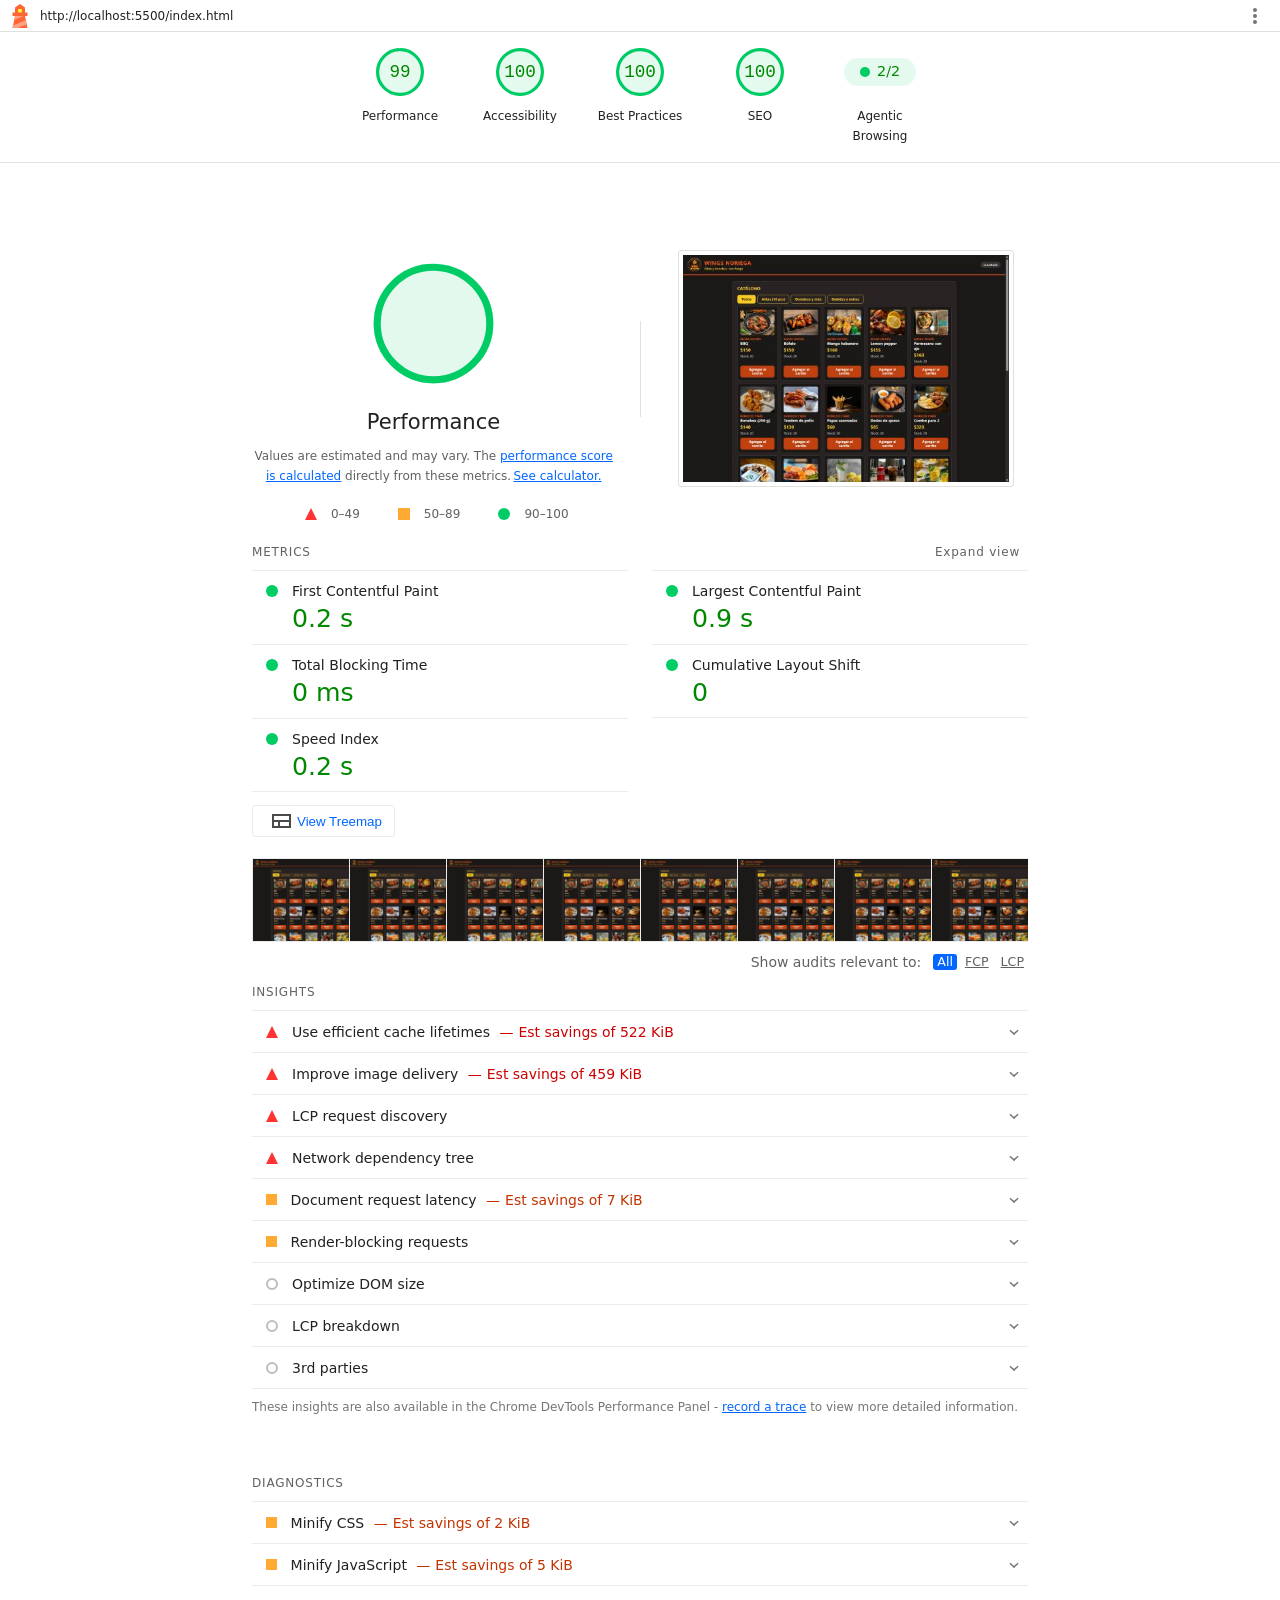
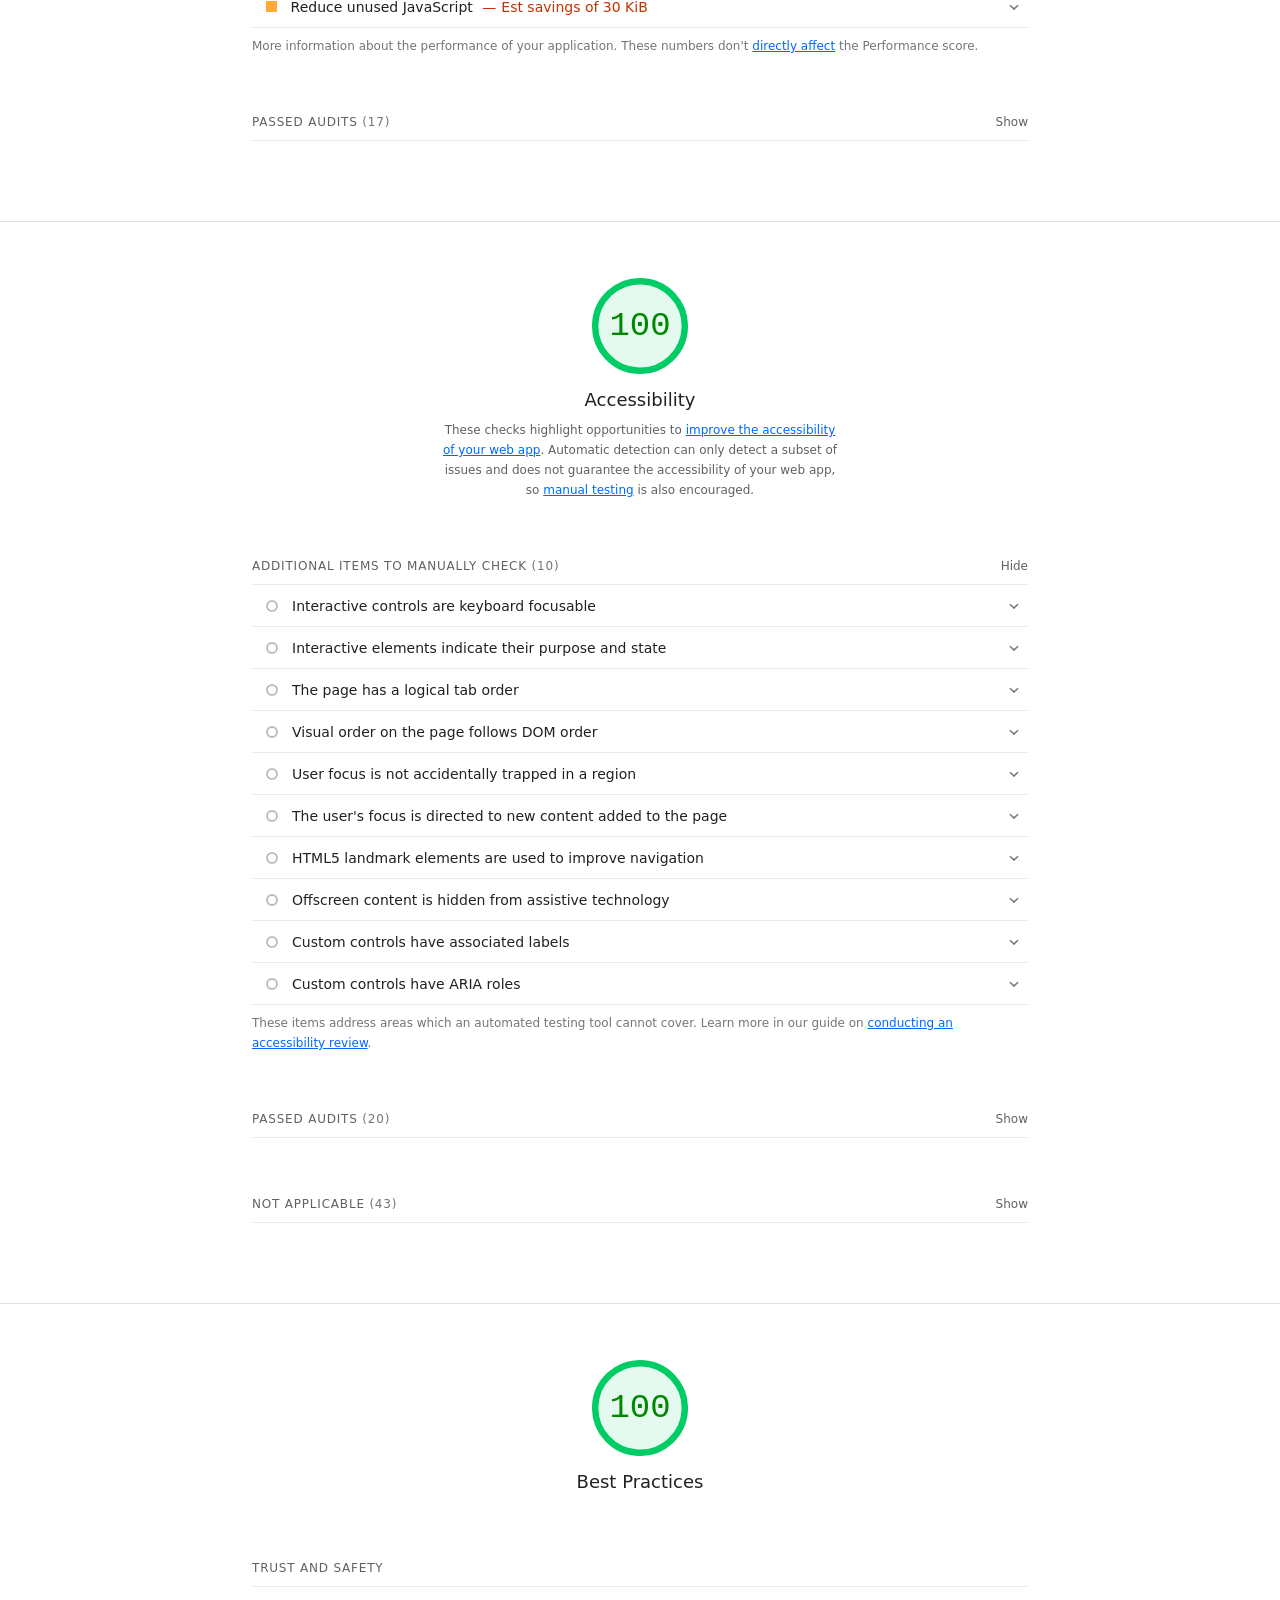
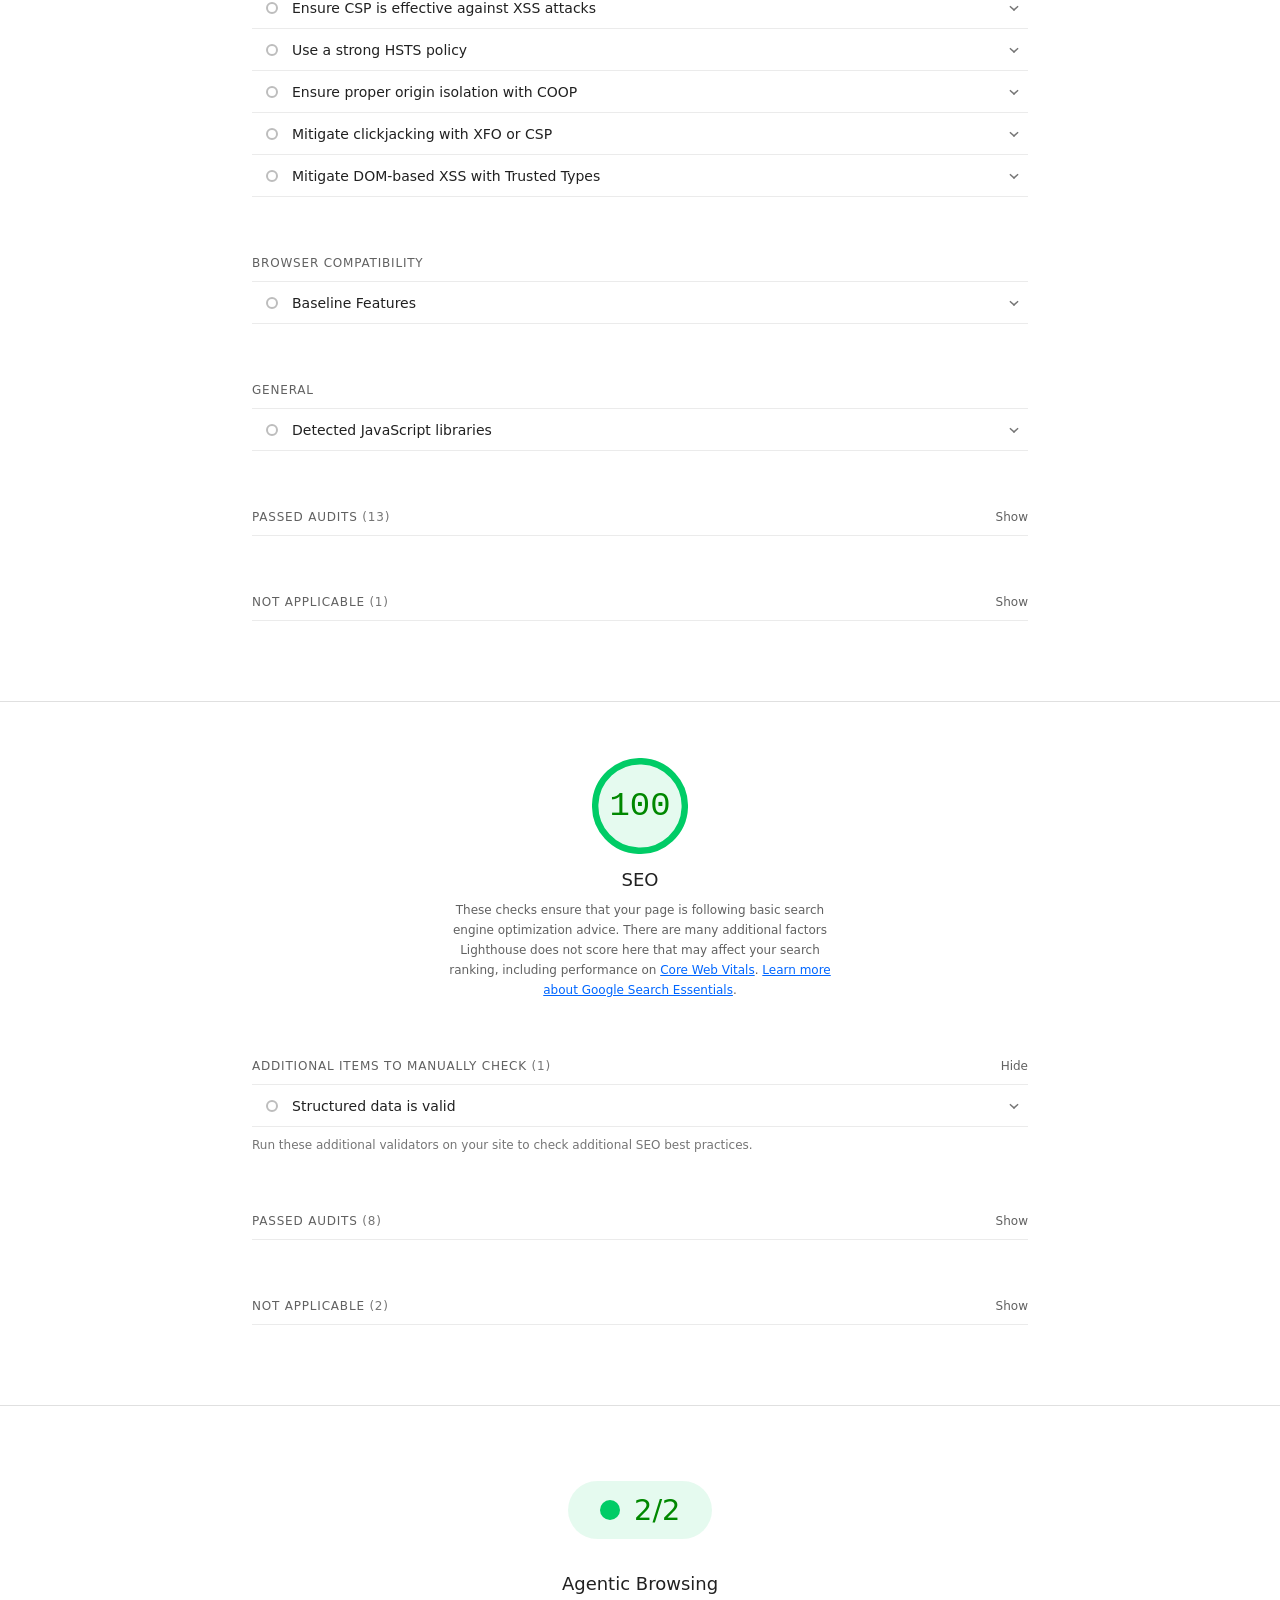
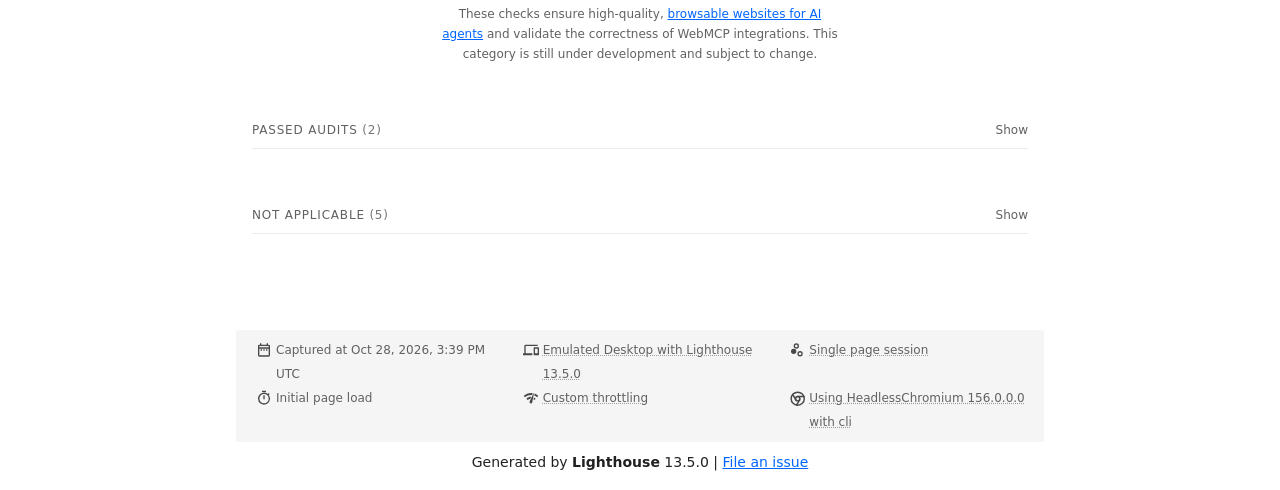
==== commit d0b2c0c1: "Avance 4 - NORIEGA NORIEGA HENRY ERUBIEL: fotos del catalogo en 4:3 en celular, Service Worker regen" ====
--- a/docs/lighthouse-escritorio.html
+++ b/docs/lighthouse-escritorio.html
@@ -17,7 +17,7 @@
 
   <div id="lh-log"></div>
 
-  <script>window.__LIGHTHOUSE_JSON__ = {"lighthouseVersion":"13.5.0","requestedUrl":"http://localhost:5500/index.html","mainDocumentUrl":"http://localhost:5500/index.html","finalDisplayedUrl":"http://localhost:5500/index.html","finalUrl":"http://localhost:5500/index.html","fetchTime":"2026-10-26T18:09:39.431Z","gatherMode":"navigation","runWarnings":[],"userAgent":"Mozilla/5.0 (Windows NT 10.0; Win64; x64) AppleWebKit/537.36 (KHTML, like Gecko) HeadlessChrome/156.0.0.0 Safari/537.36","environment":{"networkUserAgent":"Mozilla/5.0 (Macintosh; Intel Mac OS X 10_15_7) AppleWebKit/537.36 (KHTML, like Gecko) Chrome/156.0.0.0 Safari/537.36","hostUserAgent":"Mozilla/5.0 (Windows NT 10.0; Win64; x64) AppleWebKit/537.36 (KHTML, like Gecko) HeadlessChrome/156.0.0.0 Safari/537.36","benchmarkIndex":842,"credits":{"axe-core":"4.14.0"}},"audits":{"is-on-https":{"id":"is-on-https","title":"Uses HTTPS","description":"All sites should be protected with HTTPS, even ones that don't handle sensitive data. This includes avoiding [mixed content](https://developers.google.com/web/fundamentals/security/prevent-mixed-content/what-is-mixed-content), where some resources are loaded over HTTP despite the initial request being served over HTTPS. HTTPS prevents intruders from tampering with or passively listening in on the communications between your app and your users, and is a prerequisite for HTTP/2 and many new web platform APIs. [Learn more about HTTPS](https://developer.chrome.com/docs/lighthouse/pwa/is-on-https/).","score":1,"scoreDisplayMode":"binary","details":{"type":"table","headings":[{"key":"url","valueType":"url","label":"Insecure URL"},{"key":"resolution","valueType":"text","label":"Request Resolution"}],"items":[]}},"redirects-http":{"id":"redirects-http","title":"Redirects HTTP traffic to HTTPS","description":"Make sure that you redirect all HTTP traffic to HTTPS in order to enable secure web features for all your users. [Learn more](https://developer.chrome.com/docs/lighthouse/pwa/redirects-http/).","score":null,"scoreDisplayMode":"notApplicable"},"first-contentful-paint":{"id":"first-contentful-paint","title":"First Contentful Paint","description":"First Contentful Paint marks the time at which the first text or image is painted. [Learn more about the First Contentful Paint metric](https://developer.chrome.com/docs/lighthouse/performance/first-contentful-paint/).","score":1,"scoreDisplayMode":"numeric","numericValue":257.3694,"numericUnit":"millisecond","displayValue":"0.3 s","scoringOptions":{"p10":934,"median":1600}},"largest-contentful-paint":{"id":"largest-contentful-paint","title":"Largest Contentful Paint","description":"Largest Contentful Paint marks the time at which the largest text or image is painted. [Learn more about the Largest Contentful Paint metric](https://developer.chrome.com/docs/lighthouse/performance/lighthouse-largest-contentful-paint/)","score":0.96,"scoreDisplayMode":"numeric","numericValue":912.1082,"numericUnit":"millisecond","displayValue":"0.9 s","scoringOptions":{"p10":1200,"median":2400}},"speed-index":{"id":"speed-index","title":"Speed Index","description":"Speed Index shows how quickly the contents of a page are visibly populated. [Learn more about the Speed Index metric](https://developer.chrome.com/docs/lighthouse/performance/speed-index/).","score":1,"scoreDisplayMode":"numeric","numericValue":322.02753114560414,"numericUnit":"millisecond","displayValue":"0.3 s","scoringOptions":{"p10":1311,"median":2300}},"screenshot-thumbnails":{"id":"screenshot-thumbnails","title":"Screenshot Thumbnails","description":"This is what the load of your site looked like.","score":1,"scoreDisplayMode":"informative","details":{"type":"filmstrip","scale":3000,"items":[{"timing":375,"timestamp":420318275282,"data":"[data-uri]"},{"timing":750,"timestamp":420318650282,"data":"[data-uri]"},{"timing":1125,"timestamp":420319025282,"data":"[data-uri]"},{"timing":1500,"timestamp":420319400282,"data":"[data-uri]"},{"timing":1875,"timestamp":420319775282,"data":"[data-uri]"},{"timing":2250,"timestamp":420320150282,"data":"[data-uri]"},{"timing":2625,"timestamp":420320525282,"data":"[data-uri]"},{"timing":3000,"timestamp":420320900282,"data":"[data-uri]